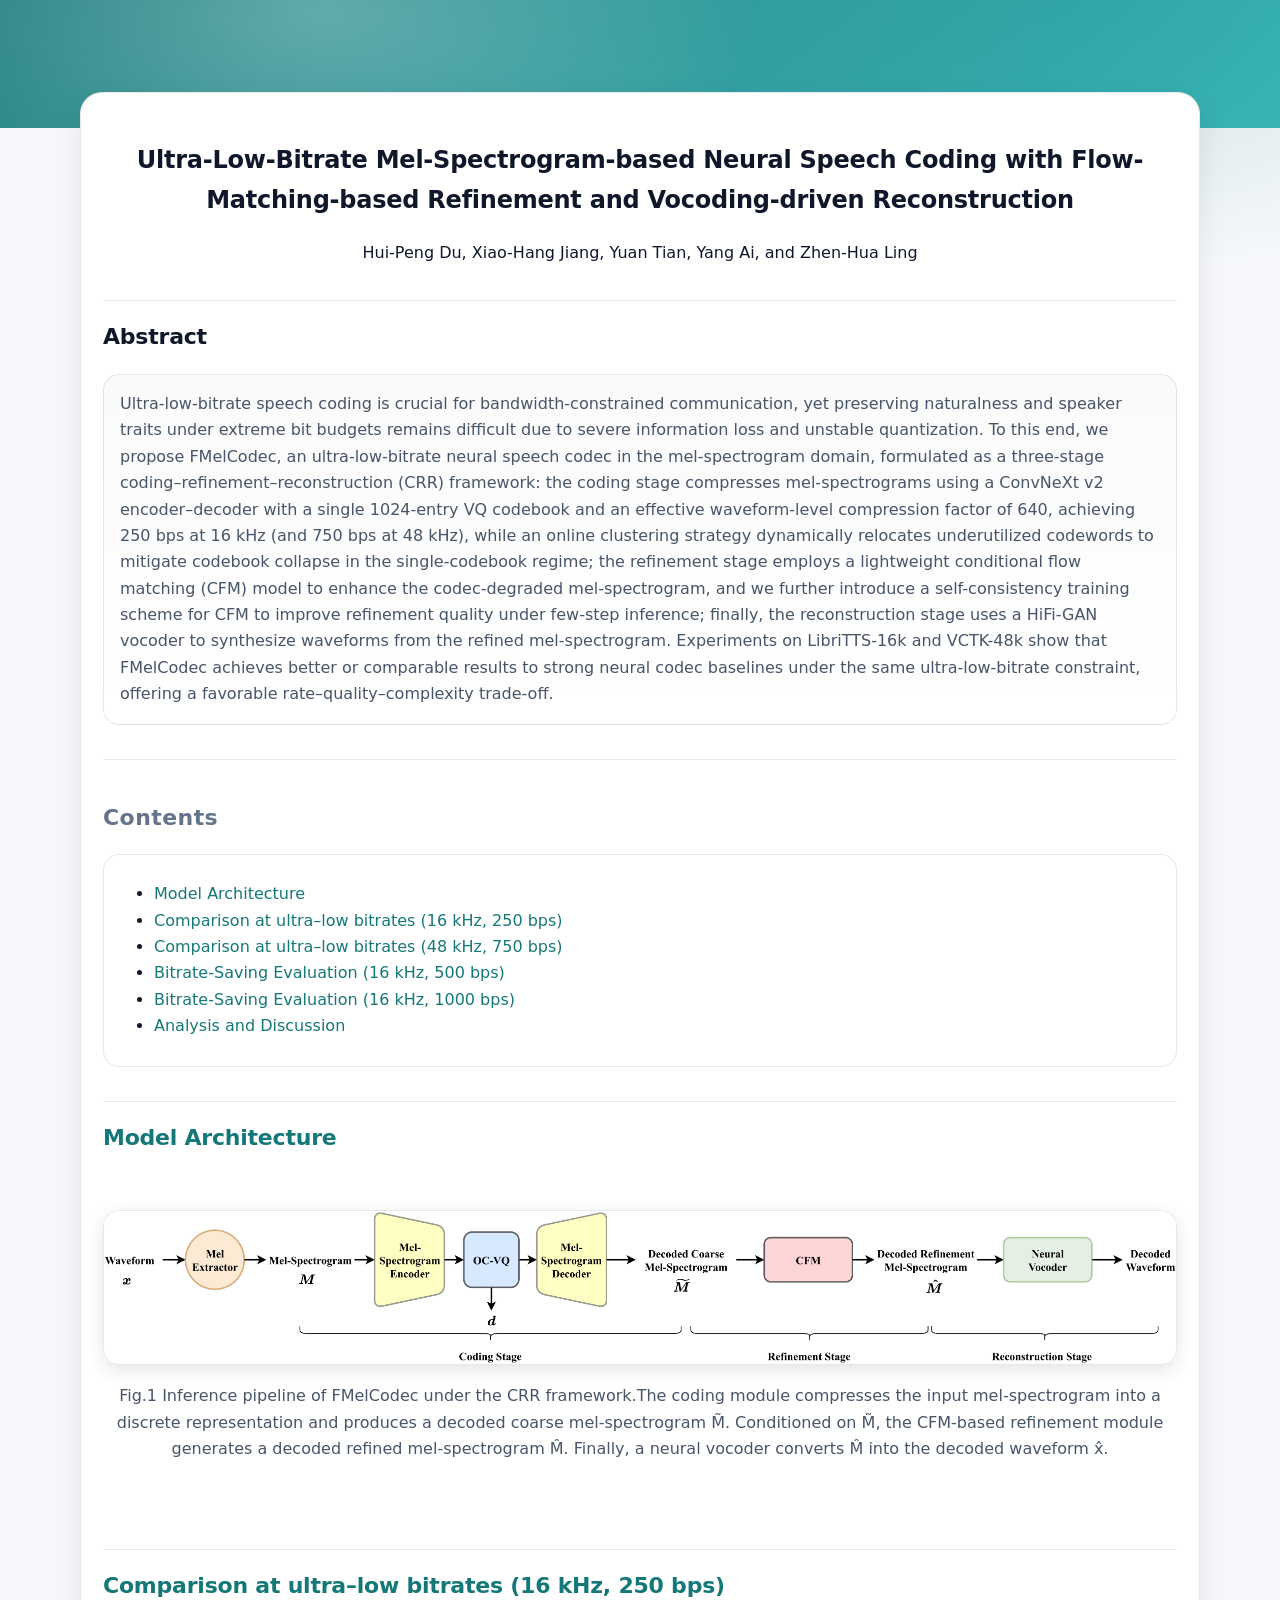
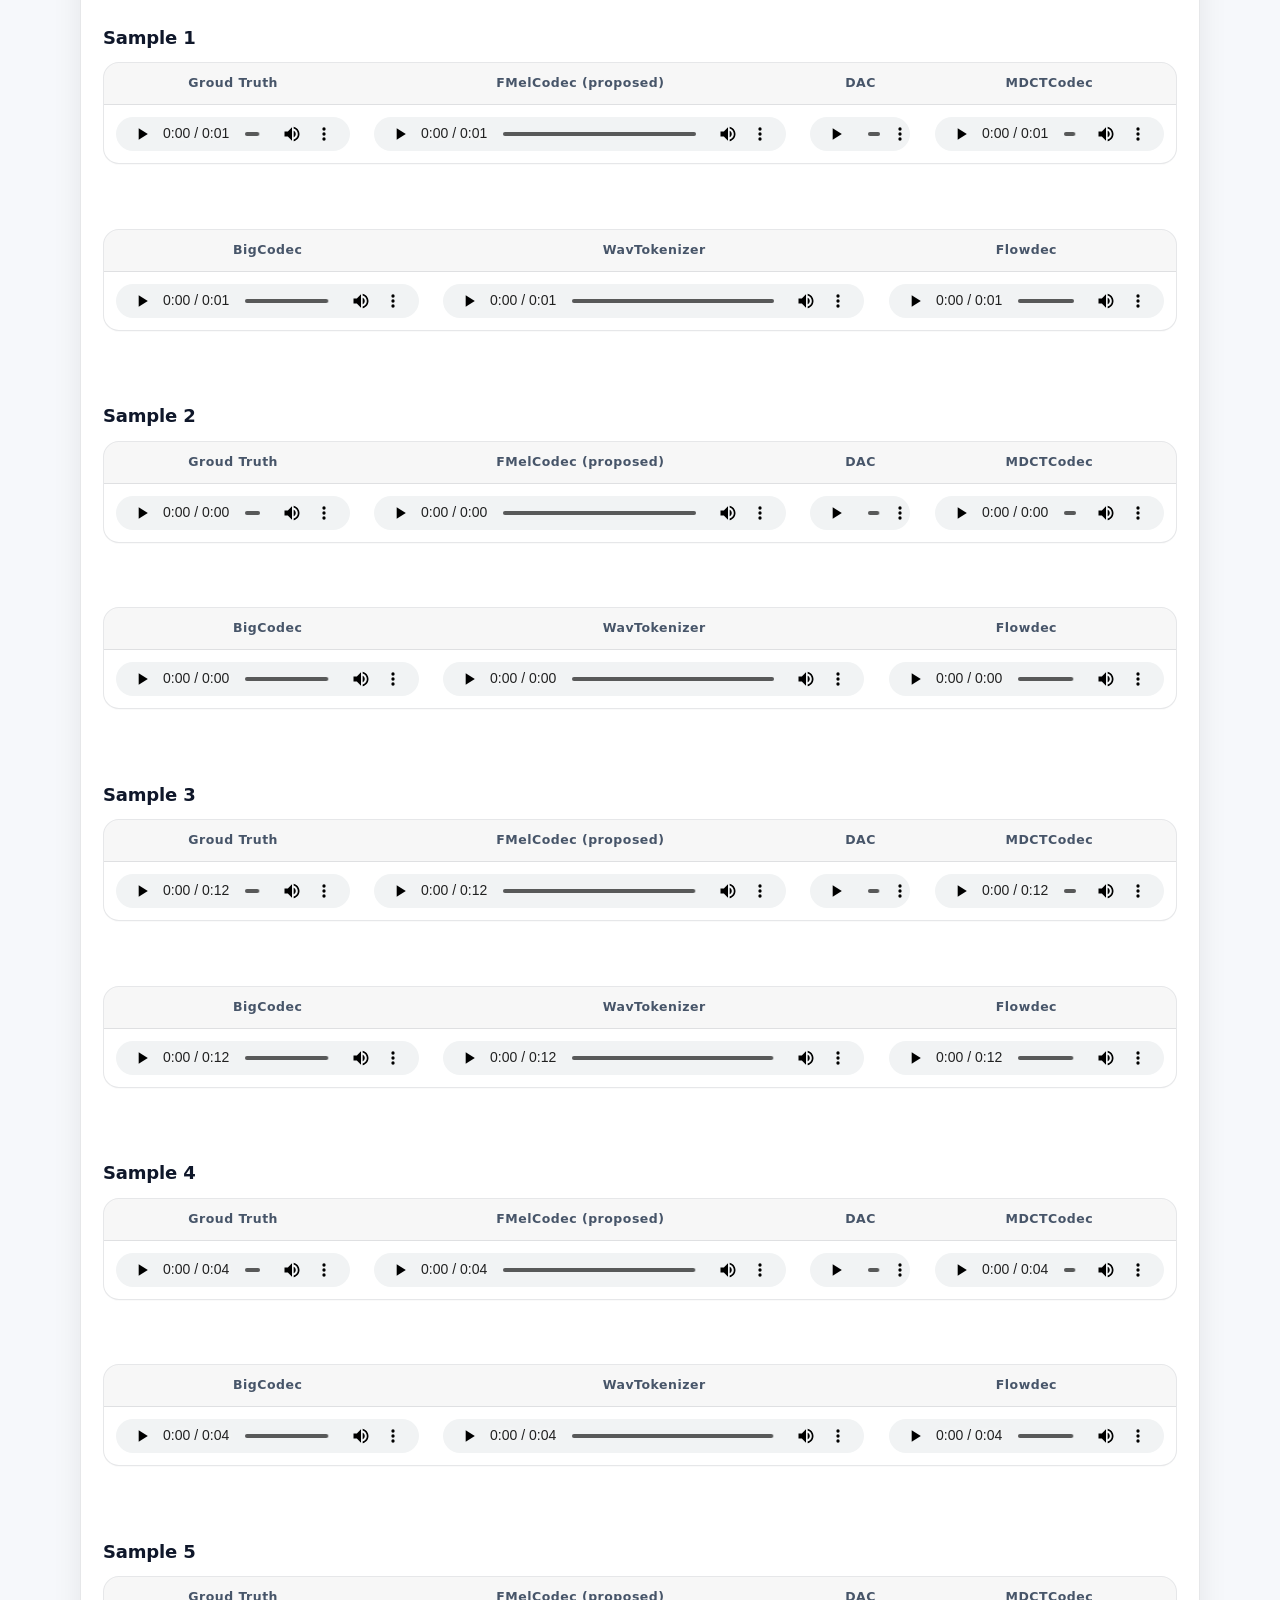
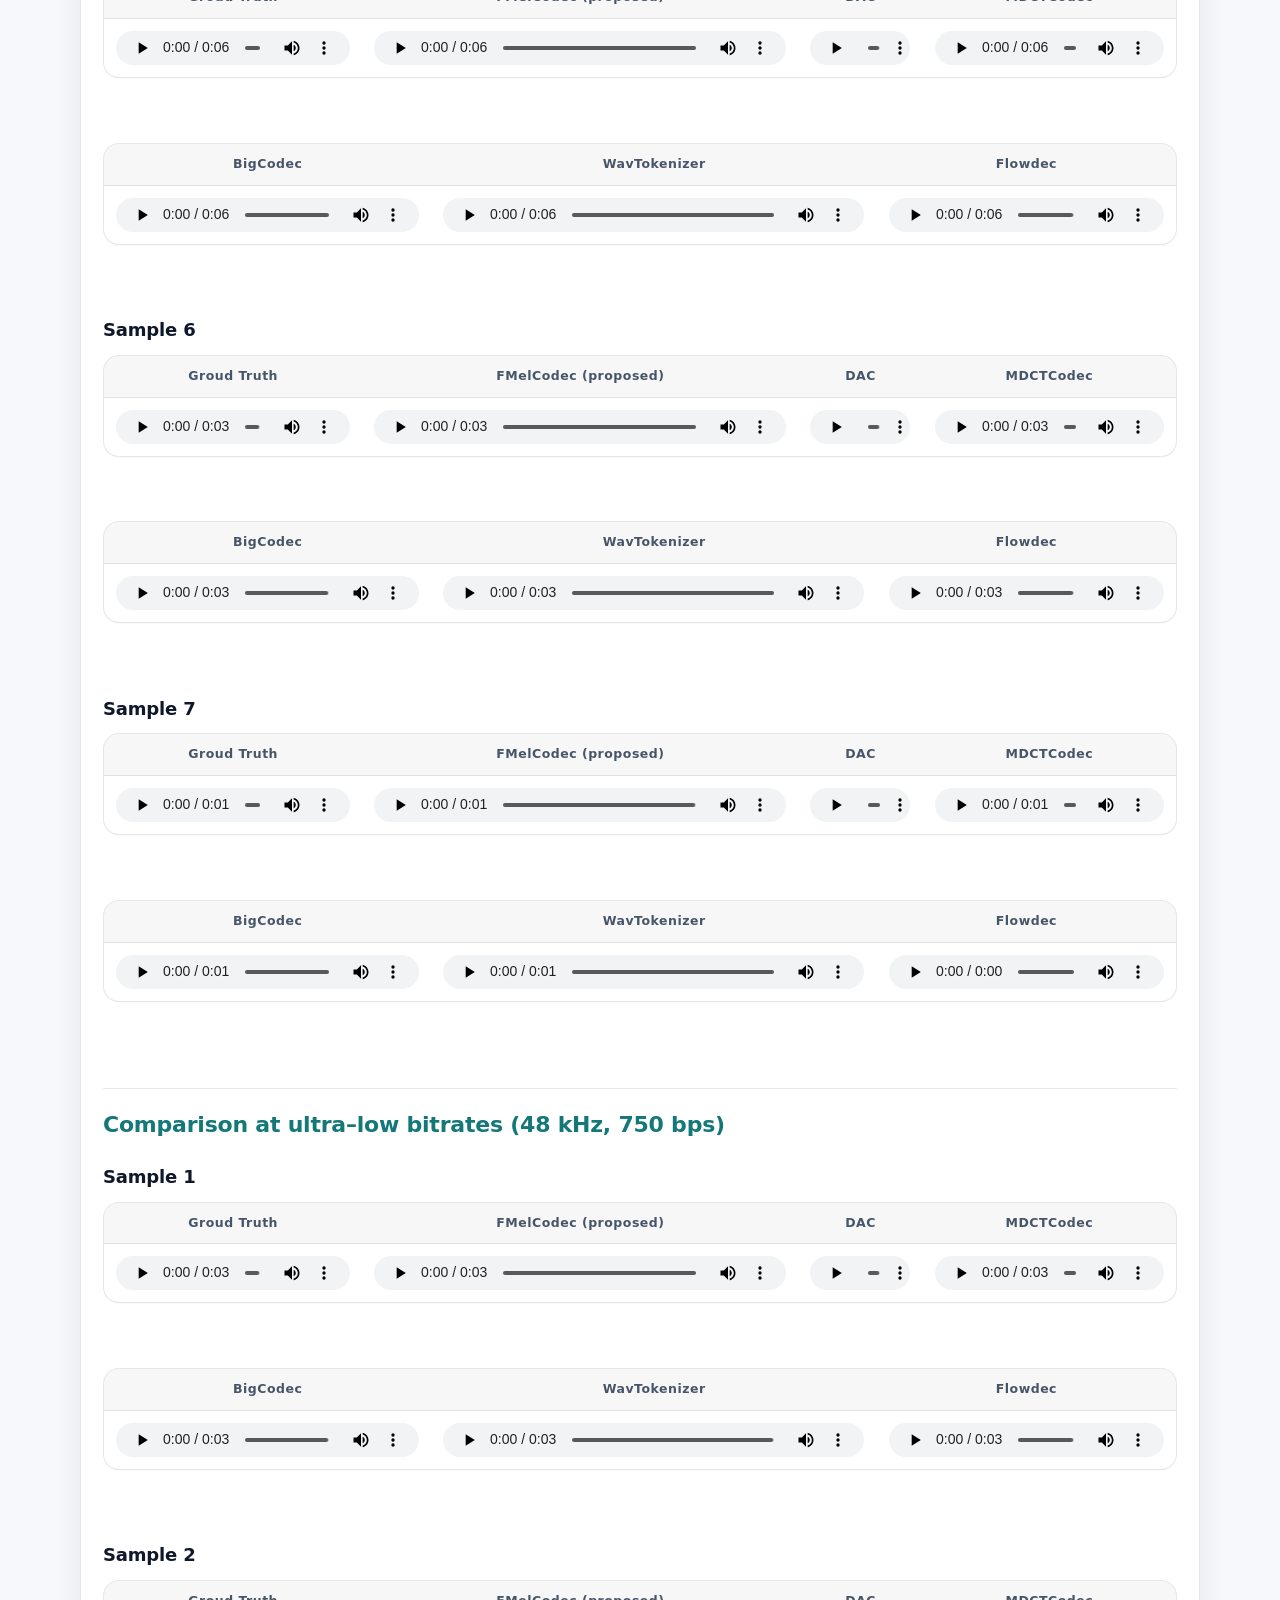
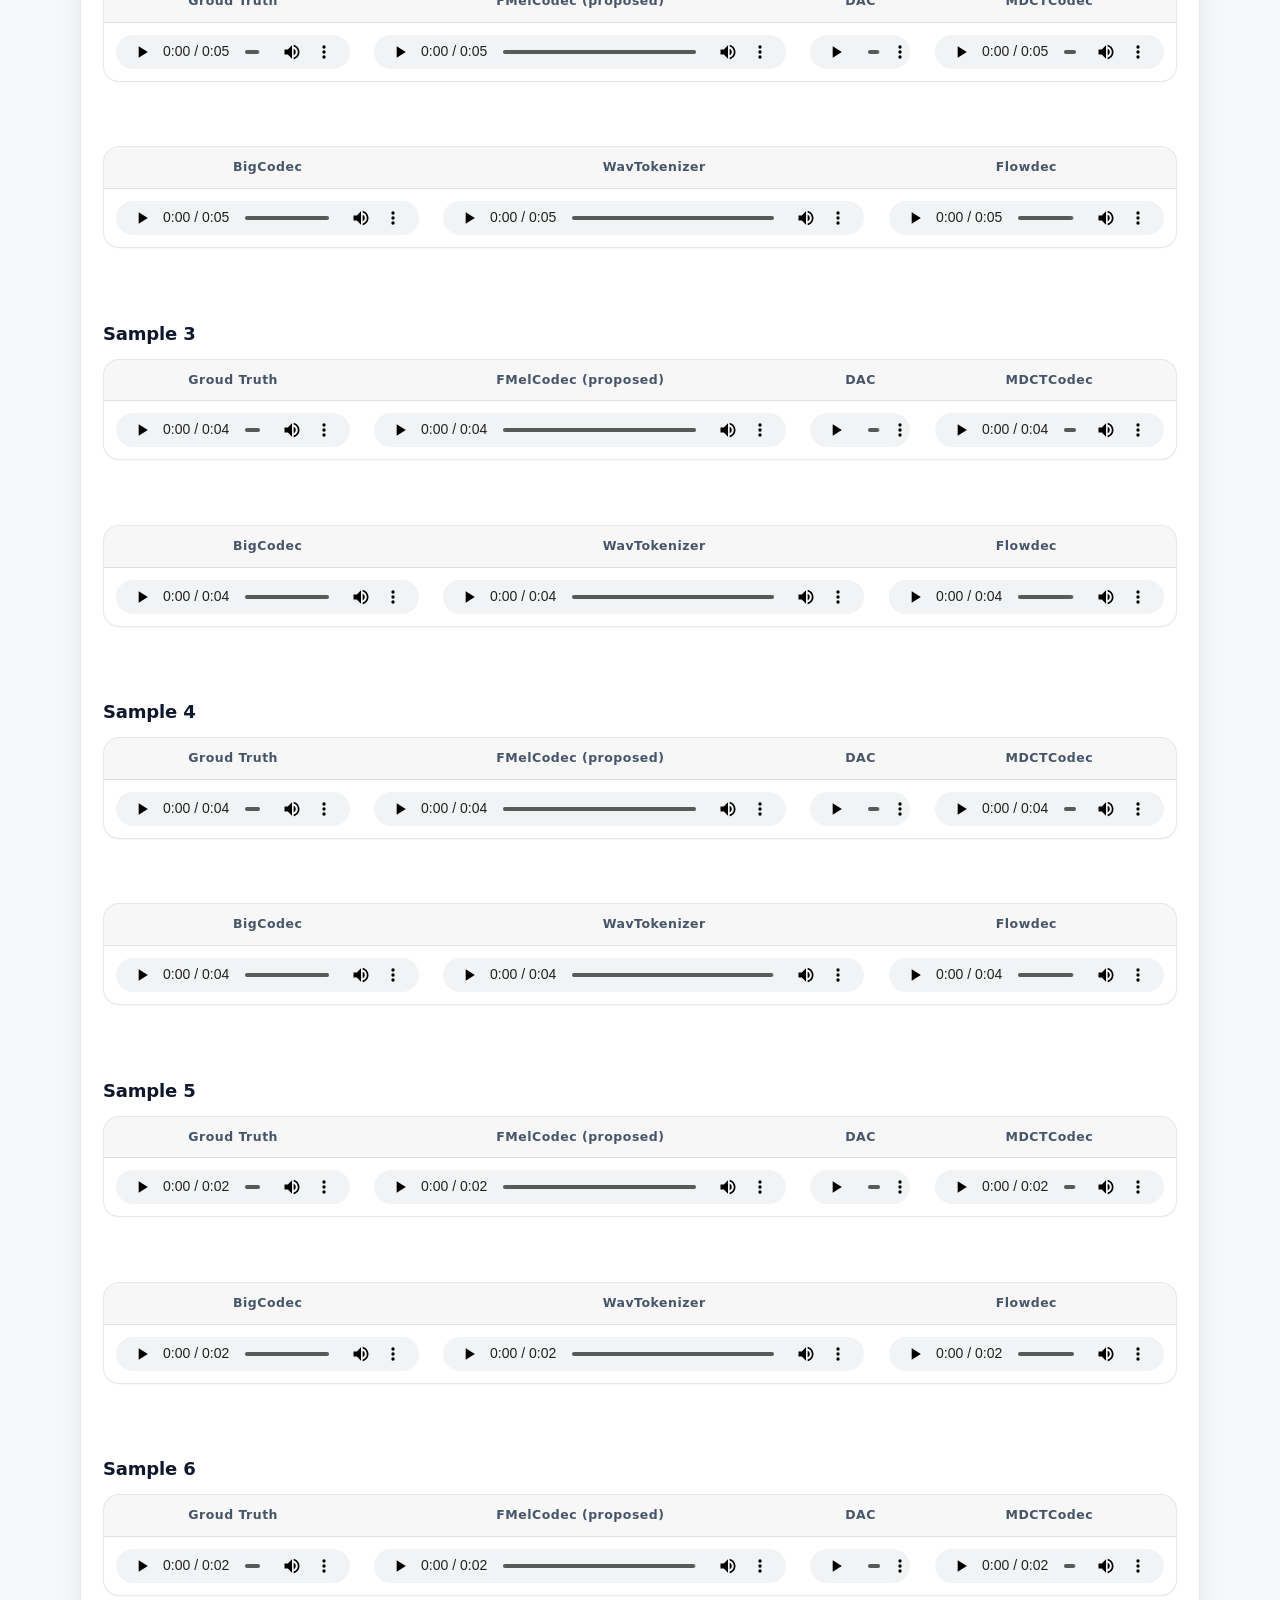
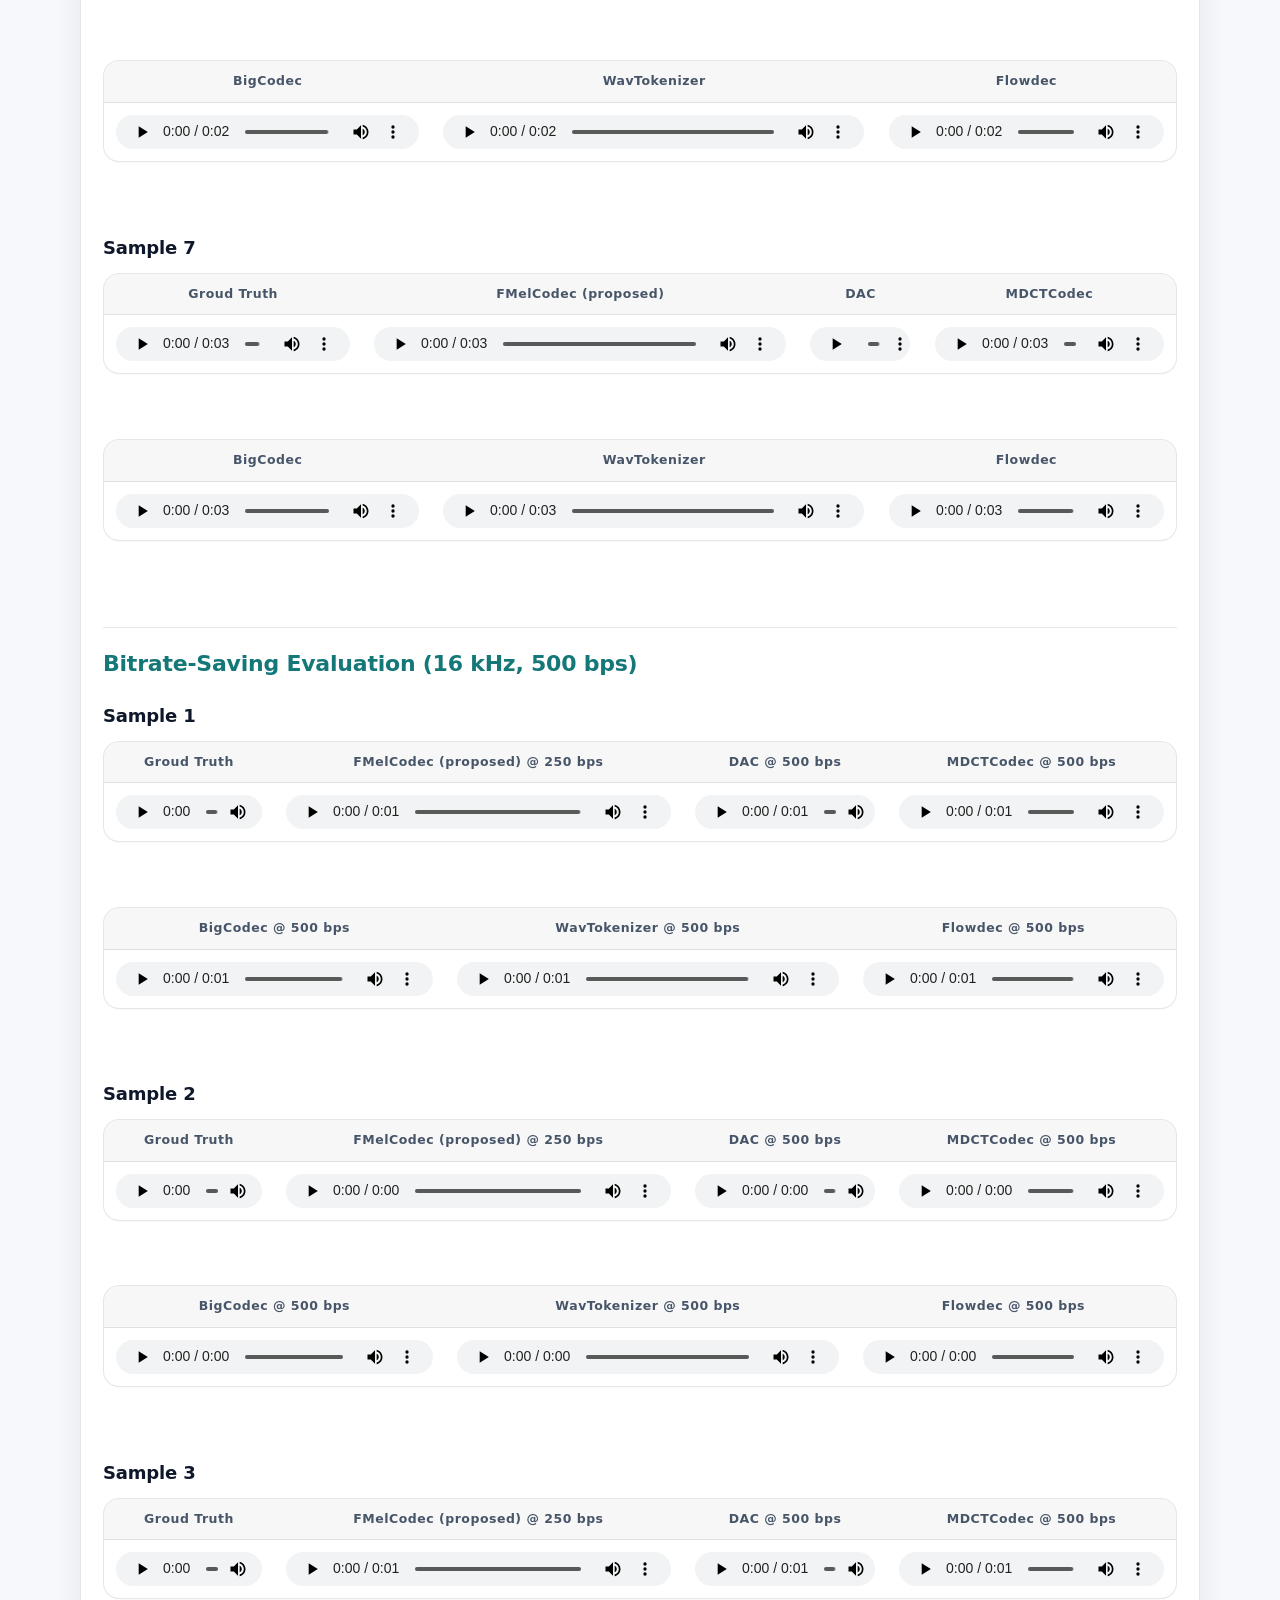
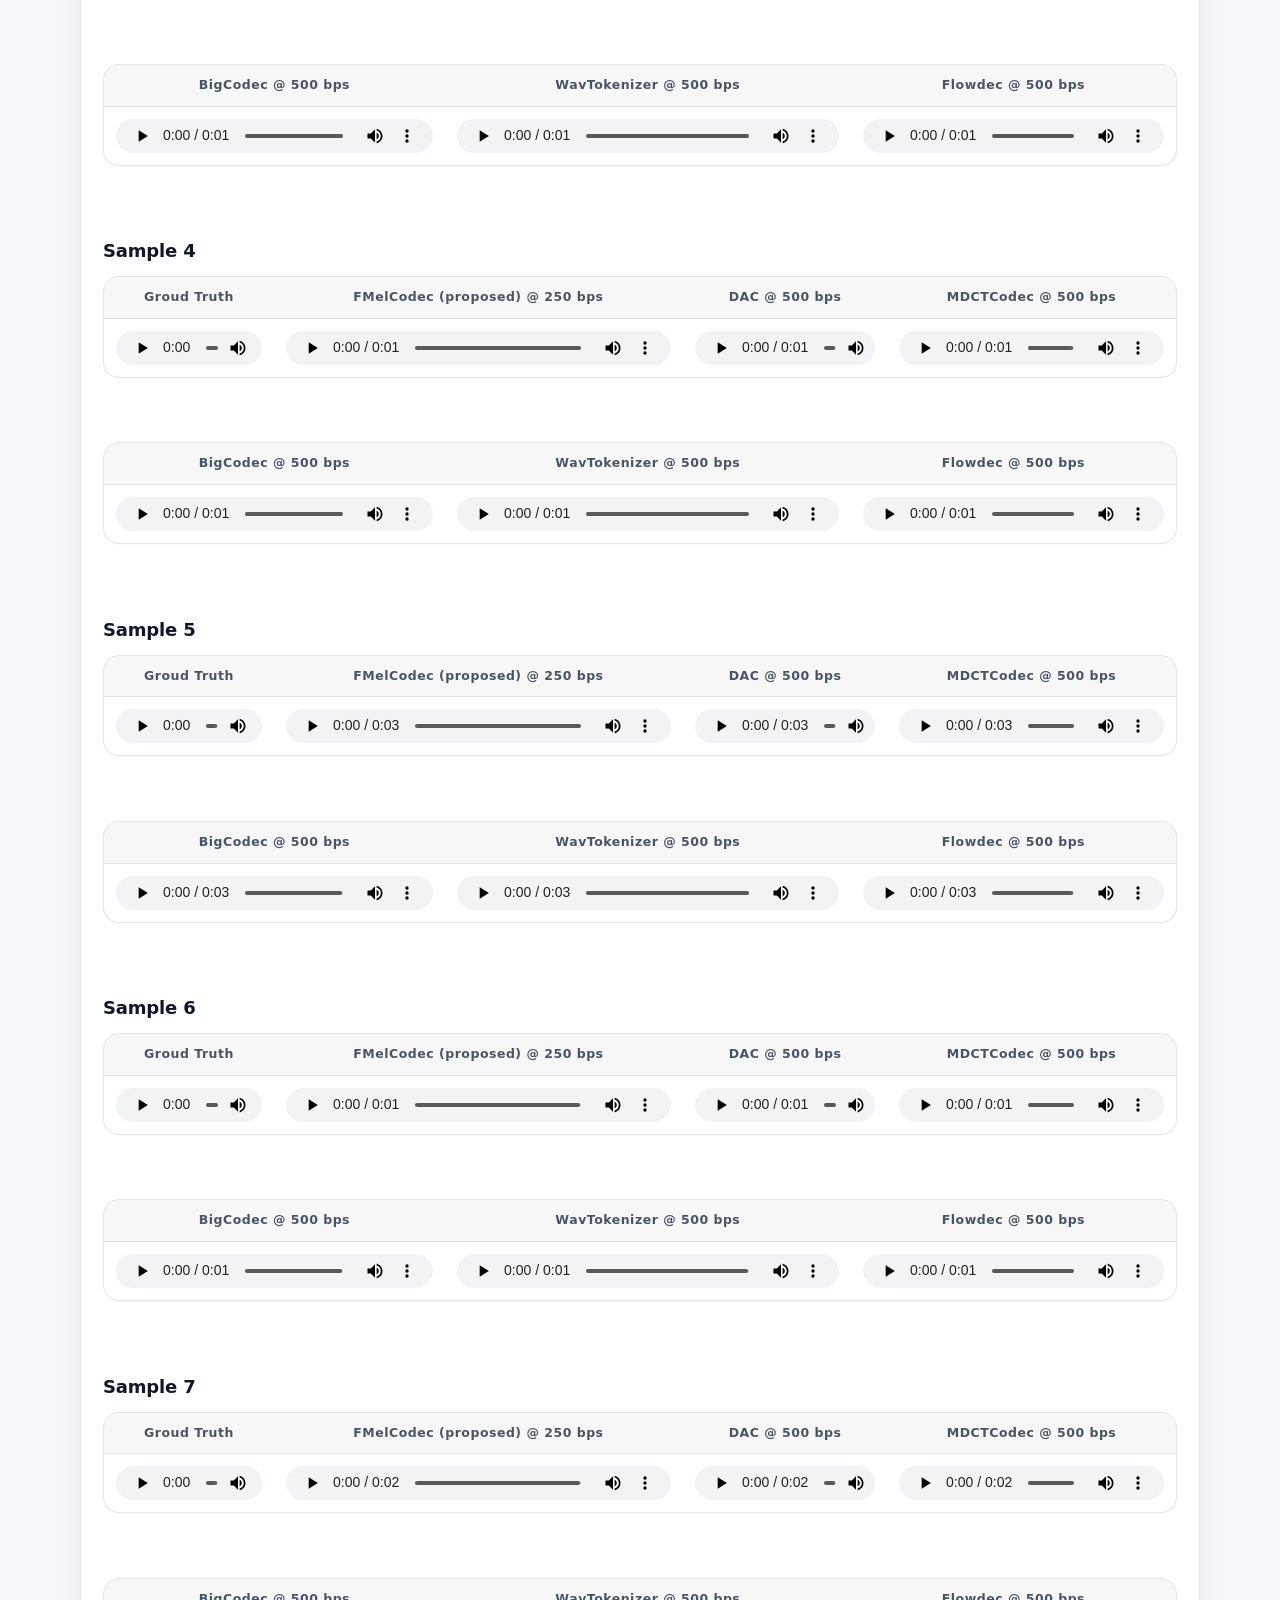
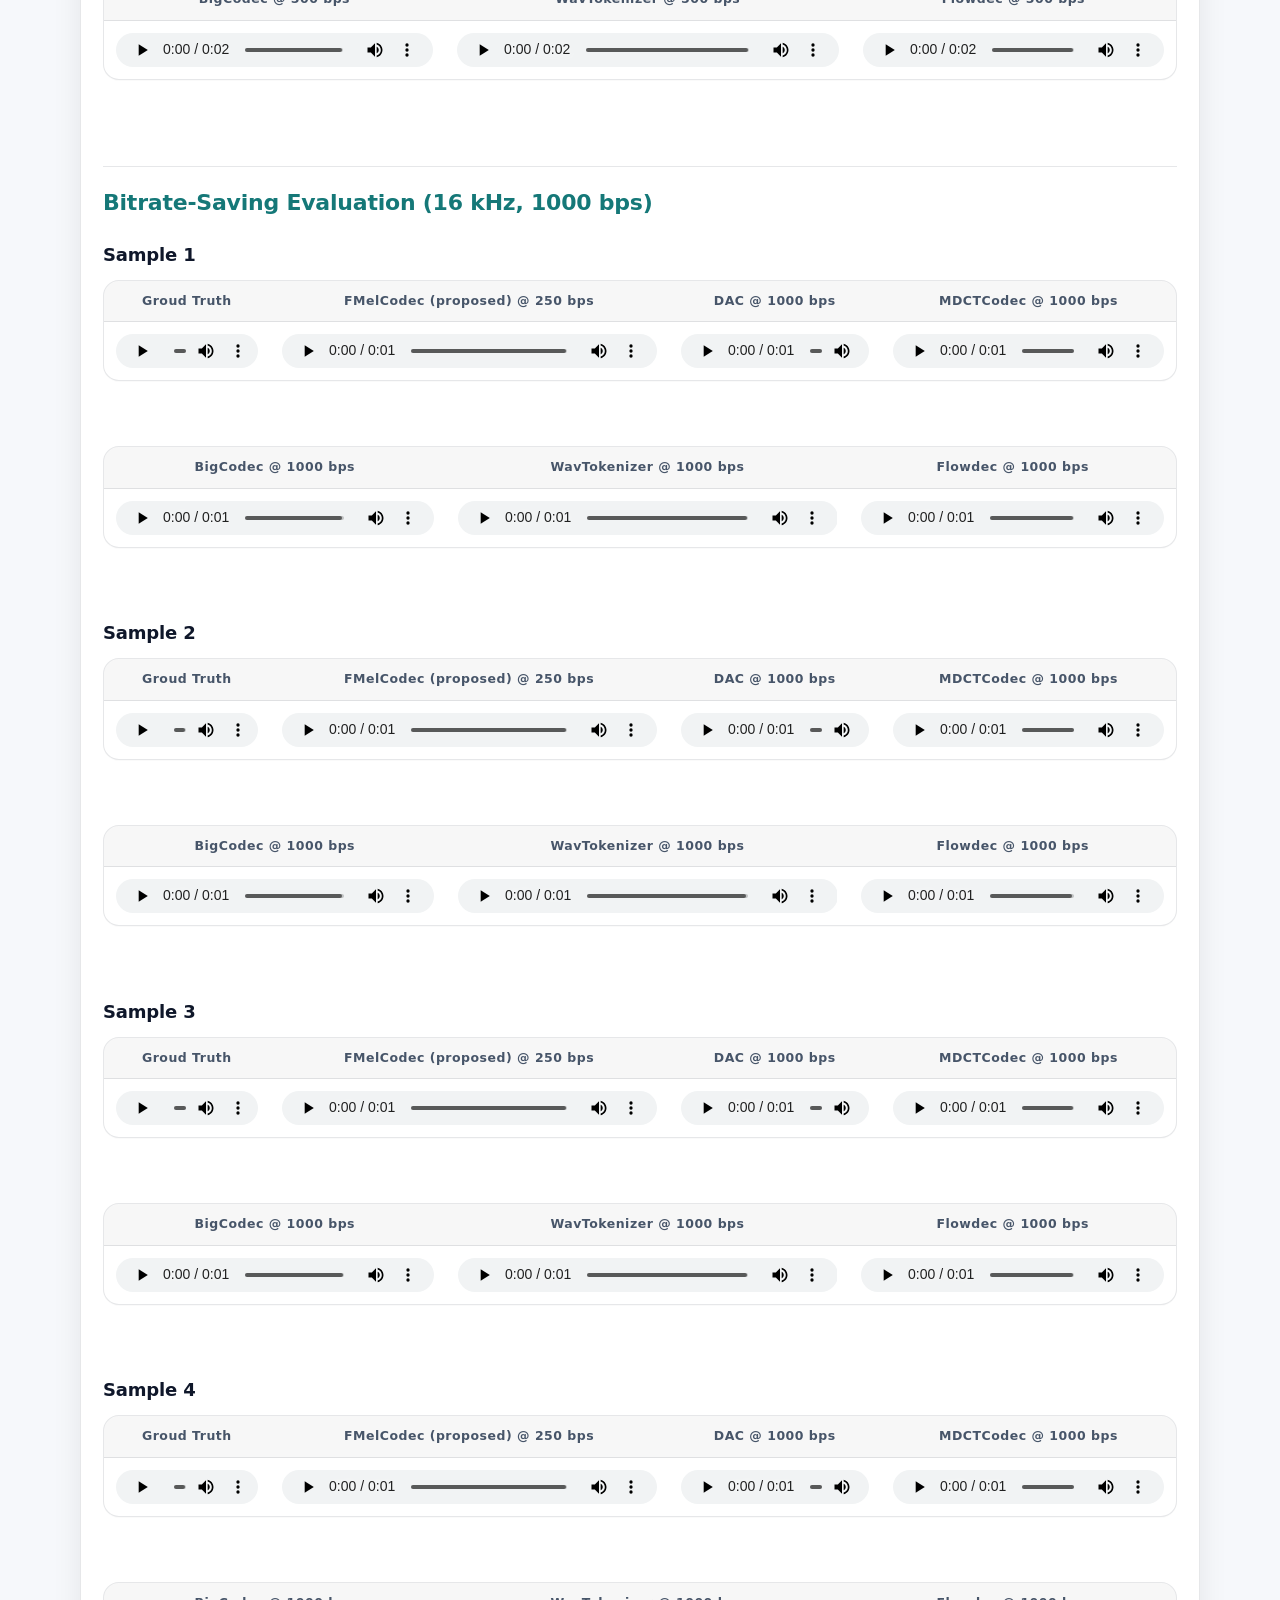
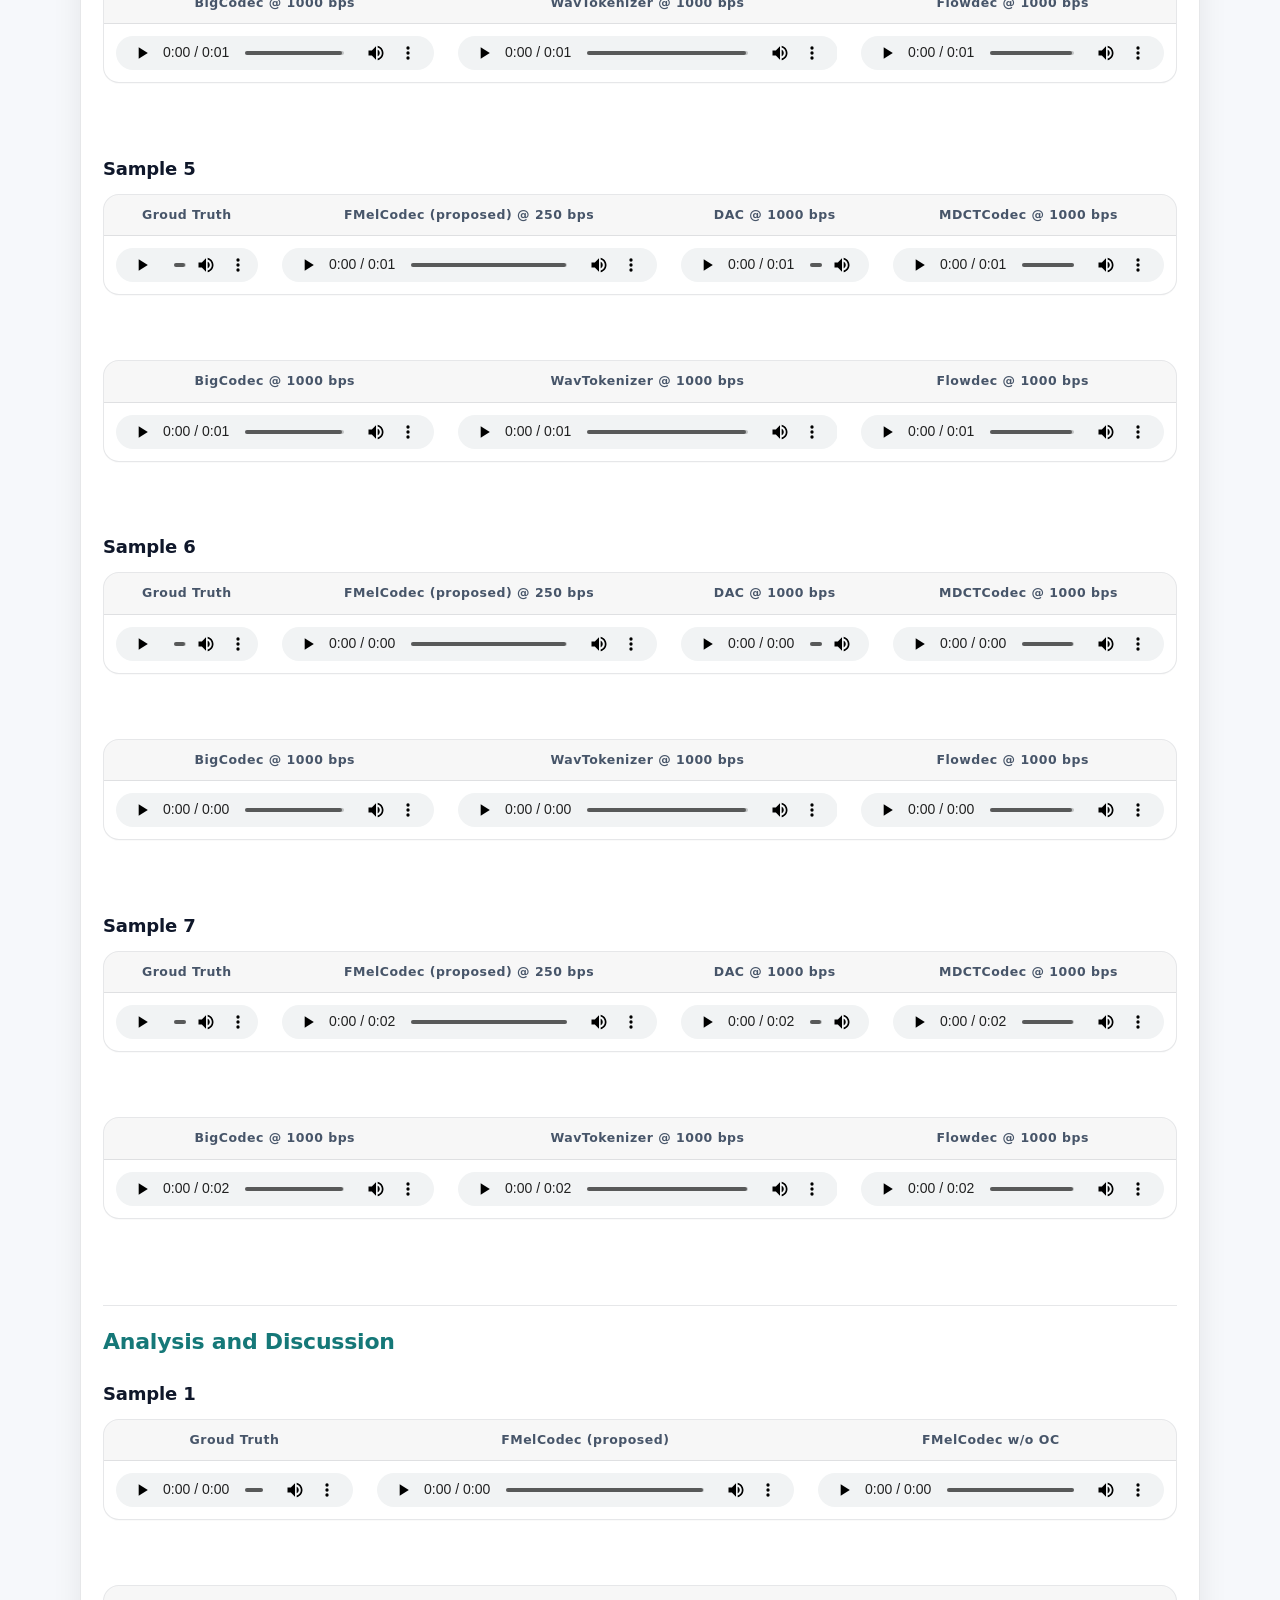
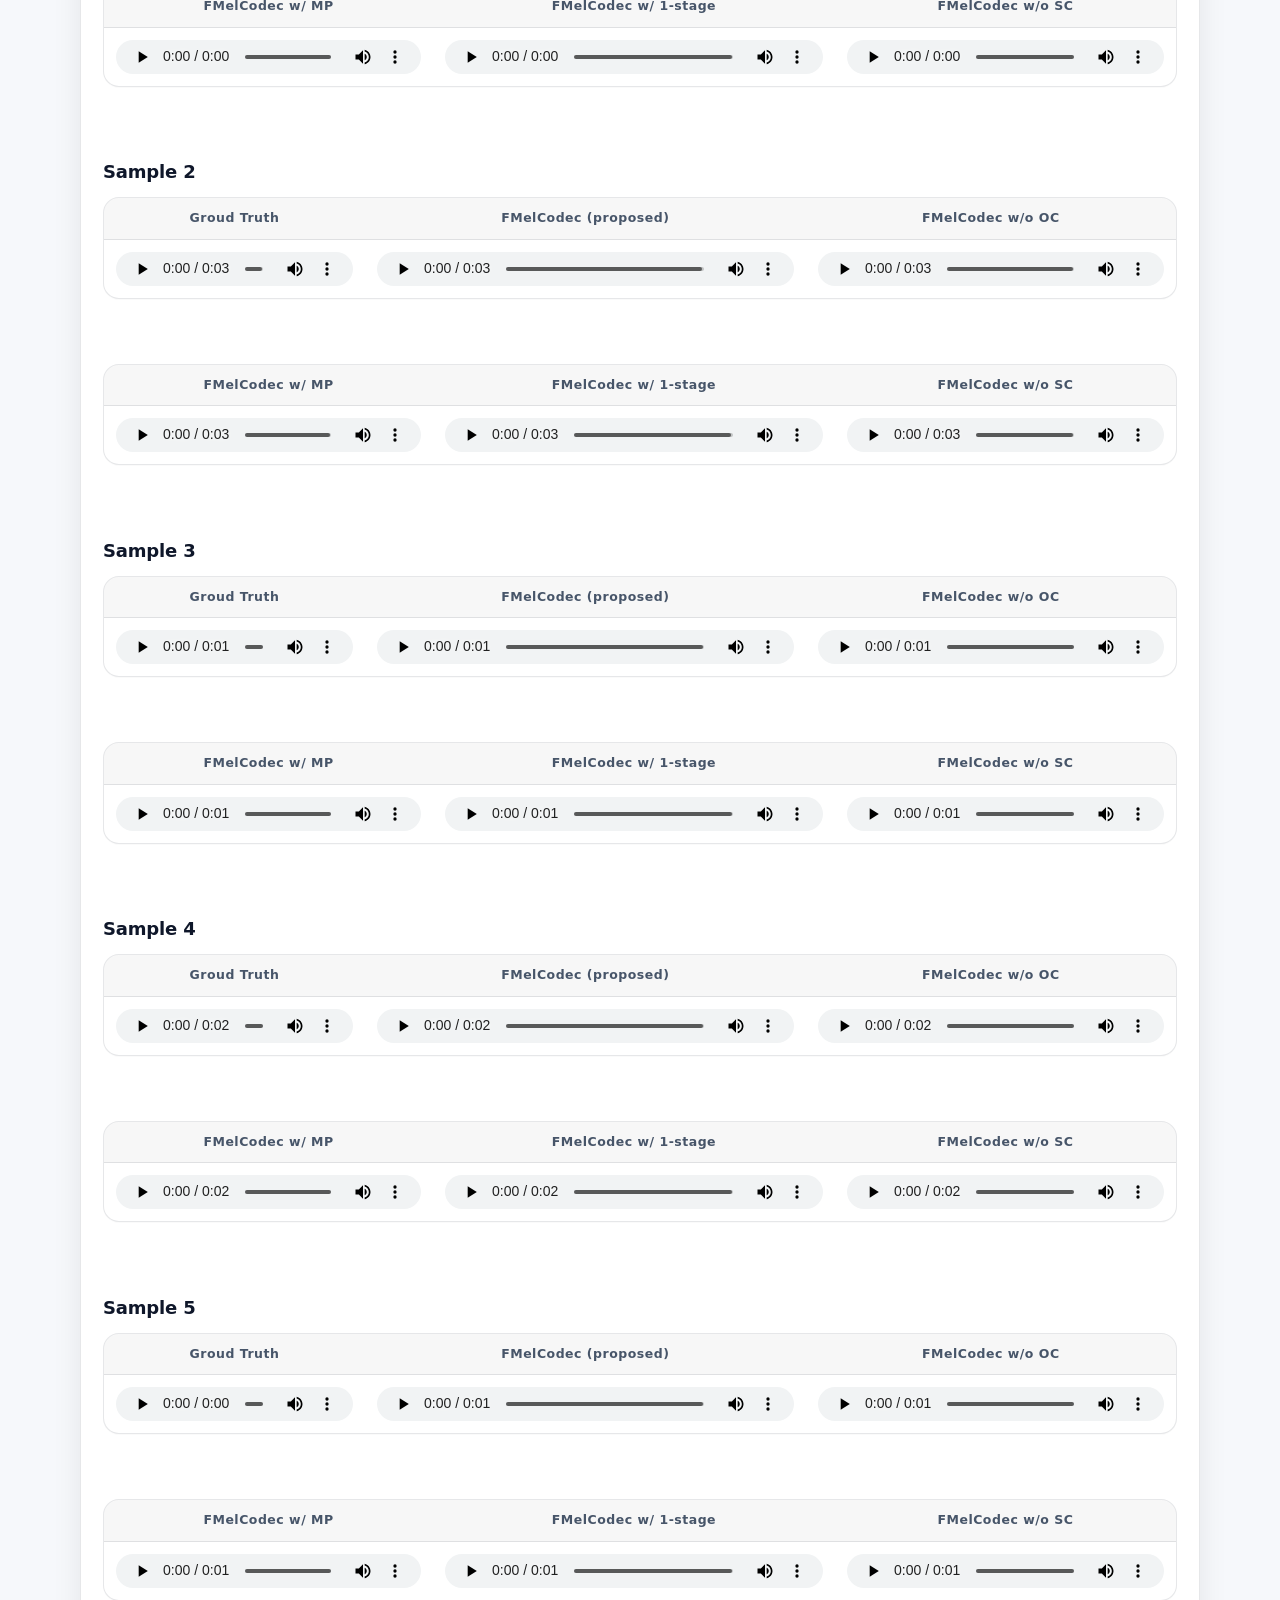
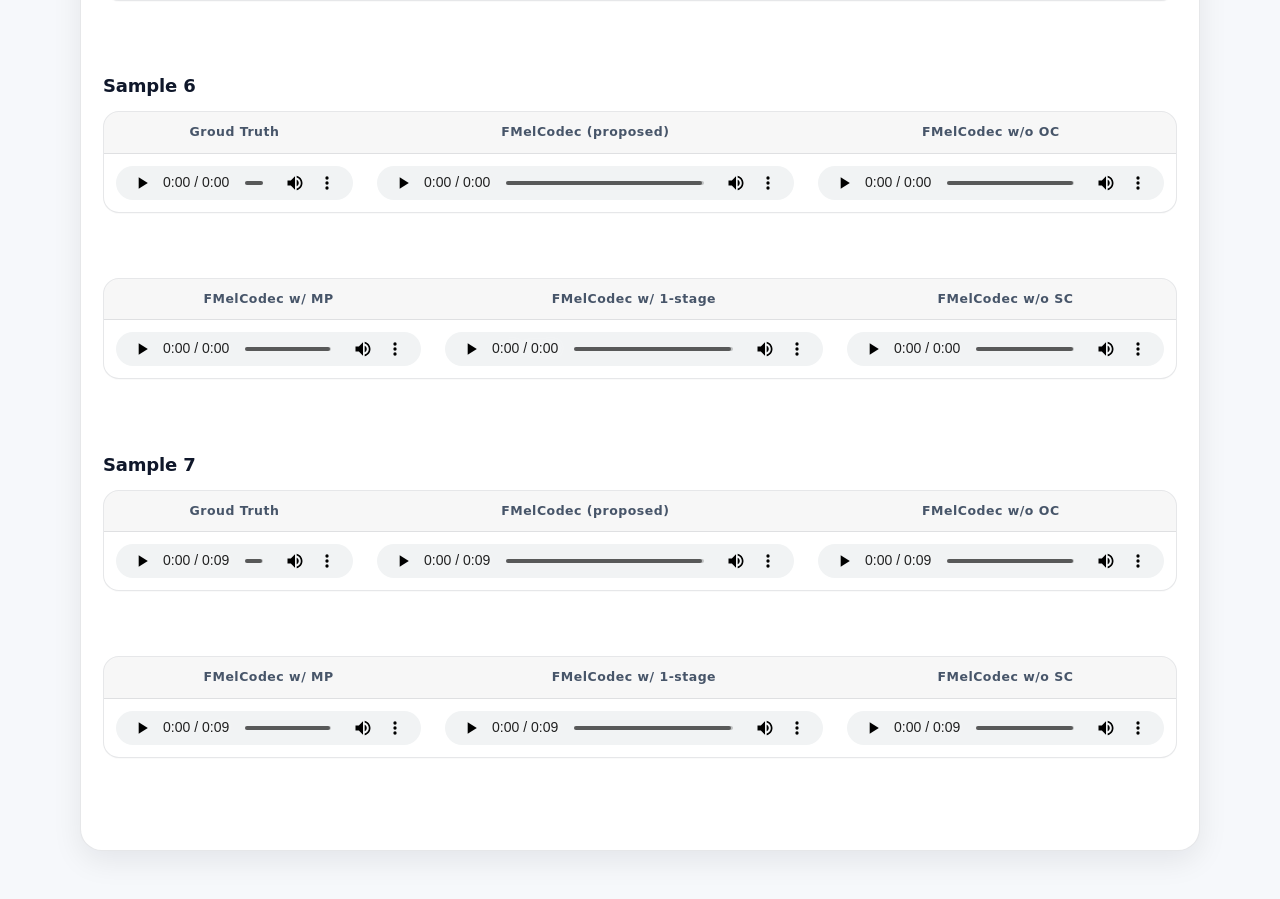
==== index.html @ fb08ad9b "Update index.html" ====
<!DOCTYPE html>
<html lang="en-US"><head><meta http-equiv="Content-Type" content="text/html; charset=UTF-8">
   

<!-- Begin Jekyll SEO tag v2.7.1 -->
<title>FMelCodec</title>
<meta name="generator" content="Jekyll v3.9.0">
<meta property="og:title" content="FreeGAN">
<meta property="og:locale" content="en_US">
<link rel="canonical" href="https://mkd-mkd.github.io/icassp2024/">
<meta property="og:url" content="https://mkd-mkd.github.io/icassp2024/">
<meta name="twitter:card" content="summary">
<!-- End Jekyll SEO tag -->

    <meta name="viewport" content="width=device-width, initial-scale=1">
    <meta name="theme-color" content="#157878">
    <link rel="stylesheet" href="./style.css">
  </head>
  <body data-new-gr-c-s-check-loaded="14.1023.0" data-gr-ext-installed="">
    <section class="page-header">
    <!-- <h1 class="project-name"></h1>
    <h2 class="project-tagline"></h2> -->
      
      
    </section>

    <section class="main-content">
      <h1 id=""><center>Ultra-Low-Bitrate Mel-Spectrogram-based Neural Speech Coding with Flow-Matching-based Refinement and Vocoding-driven Reconstruction </center></h1>
      <!-- <h1 id=""><center> Evaluation </center></h1> -->
      
<center>Hui-Peng Du, Xiao-Hang Jiang, Yuan Tian, Yang Ai, and Zhen-Hua Ling </center>
<!--<center> Hui-peng Du, Ye-Xin Lu, Yang Ai, Zhen-hua Ling</center>
<br>
<center> National Engineering Research Center of Speech and Language Information Processing,</center>
<center> University of Science and Technology of China, Hefei, P.R.China</center>-->


<h2 id="abstract">Abstract</h2>
<p>Ultra-low-bitrate speech coding is crucial for bandwidth-constrained communication, 
  yet preserving naturalness and speaker traits under extreme bit budgets remains difficult due to severe information loss and unstable quantization. To this end, 
  we propose FMelCodec, an ultra-low-bitrate neural speech codec in the mel-spectrogram domain, formulated as a three-stage coding–refinement–reconstruction (CRR) framework: 
  the coding stage compresses mel-spectrograms using a ConvNeXt v2 encoder–decoder with a single 1024-entry VQ codebook and an effective waveform-level compression factor of 640, 
  achieving 250 bps at 16 kHz (and 750 bps at 48 kHz), while an online clustering strategy dynamically relocates underutilized codewords to mitigate codebook collapse in the single-codebook regime; 
  the refinement stage employs a lightweight conditional flow matching (CFM) model to enhance the codec-degraded mel-spectrogram, 
  and we further introduce a self-consistency training scheme for CFM to improve refinement quality under few-step inference; finally, 
  the reconstruction stage uses a HiFi-GAN vocoder to synthesize waveforms from the refined mel-spectrogram. 
  Experiments on LibriTTS-16k and VCTK-48k show that FMelCodec achieves better or comparable results to strong neural codec baselines under the same ultra-low-bitrate constraint, 
  offering a favorable rate–quality–complexity trade-off. </p>

<h2><p class="toc_title">Contents</p></h2>
<div id="toc_container">
<ul>
  <li><a href="#1">Model Architecture</a></li>
  <li><a href="#2">Comparison at ultra–low bitrates (16 kHz, 250 bps)</a></li>
  <li><a href="#3">Comparison at ultra–low bitrates (48 kHz, 750 bps)</a></li>
  <li><a href="#4">Bitrate-Saving Evaluation (16 kHz, 500 bps)</a></li>
  <li><a href="#4">Bitrate-Saving Evaluation (16 kHz, 1000 bps)</a></li>
  <li><a href="#5">Analysis and Discussion</a></li>
</ul>
</div>

<a name="1"><h2>Model Architecture</h2></a>
<div>
  <br />
  <p style="text-align: center">
    <img src="./wavs/figfm.png" width="1500" height="250"/>
  </p>
  <p>
  <figcaption style="text-align:center;">
    </font>
    <font size=3>
      Fig.1 Inference pipeline of FMelCodec under the CRR framework.The coding module compresses the input mel-spectrogram into a discrete representation and produces a 
      decoded coarse mel-spectrogram M̃. Conditioned on M̃, the CFM-based refinement module generates a decoded refined mel-spectrogram M̂. Finally, a neural vocoder converts M̂ into the decoded waveform x̂.
    </font>
  </figcaption><br><br>
  </p>
</div>



<a name="2"><h2>Comparison at ultra–low bitrates (16 kHz, 250 bps)</h2></a>

<p>
</p>
<h3>Sample 1</h3>
<table>
  <thead>
    <tr>
      <th style="text-align: center"><strong>Groud Truth</strong></th>
      <th style="text-align: center"><strong>FMelCodec (proposed)</strong></th>
      <th style="text-align: center"><strong>DAC</strong></th>
      <th style="text-align: center"><strong>MDCTCodec</strong></th>
    </tr>
  </thead>
  <tbody>
    <tr>
      <td style="text-align: left"><audio src="./wavs/250/A/A_01.wav" controls="" preload=""></audio></td>
      <td style="text-align: left"><audio src="./wavs/250/B/B_01.wav" controls="" preload=""></audio></td>
      <td style="text-align: left"><audio src="./wavs/250/C/C_01.wav" controls="" preload=""></audio></td>
      <td style="text-align: left"><audio src="./wavs/250/D/D_01.wav" controls="" preload=""></audio></td>
  </tbody>
</table>
<br>
<br>
<table>
  <thead>
    <tr>
      <th style="text-align: center"><strong>BigCodec</strong></th>
      <th style="text-align: center"><strong>WavTokenizer</strong></th>
      <th style="text-align: center"><strong>Flowdec</strong></th>
    </tr>
  </thead>
  <tbody>
    <tr>
      <td style="text-align: left"><audio src="./wavs/250/E/E_01.wav" controls="" preload=""></audio></td>
      <td style="text-align: left"><audio src="./wavs/250/F/F_01.wav" controls="" preload=""></audio></td>
      <td style="text-align: left"><audio src="./wavs/250/G/G_01.wav" controls="" preload=""></audio></td>
  </tbody>
</table>
<br>
<br>
<h3>Sample 2</h3>
<table>
  <thead>
    <tr>
      <th style="text-align: center"><strong>Groud Truth</strong></th>
      <th style="text-align: center"><strong>FMelCodec (proposed)</strong></th>
      <th style="text-align: center"><strong>DAC</strong></th>
      <th style="text-align: center"><strong>MDCTCodec</strong></th>
    </tr>
  </thead>
  <tbody>
    <tr>
      <td style="text-align: left"><audio src="./wavs/250/A/A_02.wav" controls="" preload=""></audio></td>
      <td style="text-align: left"><audio src="./wavs/250/B/B_02.wav" controls="" preload=""></audio></td>
      <td style="text-align: left"><audio src="./wavs/250/C/C_02.wav" controls="" preload=""></audio></td>
      <td style="text-align: left"><audio src="./wavs/250/D/D_02.wav" controls="" preload=""></audio></td>
  </tbody>
</table>
<br>
<br>
<table>
  <thead>
    <tr>
      <th style="text-align: center"><strong>BigCodec</strong></th>
      <th style="text-align: center"><strong>WavTokenizer</strong></th>
      <th style="text-align: center"><strong>Flowdec</strong></th>
    </tr>
  </thead>
  <tbody>
    <tr>
      <td style="text-align: left"><audio src="./wavs/250/E/E_02.wav" controls="" preload=""></audio></td>
      <td style="text-align: left"><audio src="./wavs/250/F/F_02.wav" controls="" preload=""></audio></td>
      <td style="text-align: left"><audio src="./wavs/250/G/G_02.wav" controls="" preload=""></audio></td>
  </tbody>
</table>
<br>
<br>
<h3>Sample 3</h3>
<table>
  <thead>
    <tr>
      <th style="text-align: center"><strong>Groud Truth</strong></th>
      <th style="text-align: center"><strong>FMelCodec (proposed)</strong></th>
      <th style="text-align: center"><strong>DAC</strong></th>
      <th style="text-align: center"><strong>MDCTCodec</strong></th>
    </tr>
  </thead>
  <tbody>
    <tr>
      <td style="text-align: left"><audio src="./wavs/250/A/A_03.wav" controls="" preload=""></audio></td>
      <td style="text-align: left"><audio src="./wavs/250/B/B_03.wav" controls="" preload=""></audio></td>
      <td style="text-align: left"><audio src="./wavs/250/C/C_03.wav" controls="" preload=""></audio></td>
      <td style="text-align: left"><audio src="./wavs/250/D/D_03.wav" controls="" preload=""></audio></td>
  </tbody>
</table>
<br>
<br>
<table>
  <thead>
    <tr>
      <th style="text-align: center"><strong>BigCodec</strong></th>
      <th style="text-align: center"><strong>WavTokenizer</strong></th>
      <th style="text-align: center"><strong>Flowdec</strong></th>
    </tr>
  </thead>
  <tbody>
    <tr>
      <td style="text-align: left"><audio src="./wavs/250/E/E_03.wav" controls="" preload=""></audio></td>
      <td style="text-align: left"><audio src="./wavs/250/F/F_03.wav" controls="" preload=""></audio></td>
      <td style="text-align: left"><audio src="./wavs/250/G/G_03.wav" controls="" preload=""></audio></td>
  </tbody>
</table>
<br>
<br>
<h3>Sample 4</h3>
<table>
  <thead>
    <tr>
      <th style="text-align: center"><strong>Groud Truth</strong></th>
      <th style="text-align: center"><strong>FMelCodec (proposed)</strong></th>
      <th style="text-align: center"><strong>DAC</strong></th>
      <th style="text-align: center"><strong>MDCTCodec</strong></th>
    </tr>
  </thead>
  <tbody>
    <tr>
      <td style="text-align: left"><audio src="./wavs/250/A/A_04.wav" controls="" preload=""></audio></td>
      <td style="text-align: left"><audio src="./wavs/250/B/B_04.wav" controls="" preload=""></audio></td>
      <td style="text-align: left"><audio src="./wavs/250/C/C_04.wav" controls="" preload=""></audio></td>
      <td style="text-align: left"><audio src="./wavs/250/D/D_04.wav" controls="" preload=""></audio></td>
  </tbody>
</table>
<br>
<br>
<table>
  <thead>
    <tr>
      <th style="text-align: center"><strong>BigCodec</strong></th>
      <th style="text-align: center"><strong>WavTokenizer</strong></th>
      <th style="text-align: center"><strong>Flowdec</strong></th>
    </tr>
  </thead>
  <tbody>
    <tr>
      <td style="text-align: left"><audio src="./wavs/250/E/E_04.wav" controls="" preload=""></audio></td>
      <td style="text-align: left"><audio src="./wavs/250/F/F_04.wav" controls="" preload=""></audio></td>
      <td style="text-align: left"><audio src="./wavs/250/G/G_04.wav" controls="" preload=""></audio></td>
  </tbody>
</table>
<br>
<br>
<h3>Sample 5</h3>
<table>
  <thead>
    <tr>
      <th style="text-align: center"><strong>Groud Truth</strong></th>
      <th style="text-align: center"><strong>FMelCodec (proposed)</strong></th>
      <th style="text-align: center"><strong>DAC</strong></th>
      <th style="text-align: center"><strong>MDCTCodec</strong></th>
    </tr>
  </thead>
  <tbody>
    <tr>
      <td style="text-align: left"><audio src="./wavs/250/A/A_05.wav" controls="" preload=""></audio></td>
      <td style="text-align: left"><audio src="./wavs/250/B/B_05.wav" controls="" preload=""></audio></td>
      <td style="text-align: left"><audio src="./wavs/250/C/C_05.wav" controls="" preload=""></audio></td>
      <td style="text-align: left"><audio src="./wavs/250/D/D_05.wav" controls="" preload=""></audio></td>
  </tbody>
</table>
<br>
<br>
<table>
  <thead>
    <tr>
      <th style="text-align: center"><strong>BigCodec</strong></th>
      <th style="text-align: center"><strong>WavTokenizer</strong></th>
      <th style="text-align: center"><strong>Flowdec</strong></th>
    </tr>
  </thead>
  <tbody>
    <tr>
      <td style="text-align: left"><audio src="./wavs/250/E/E_05.wav" controls="" preload=""></audio></td>
      <td style="text-align: left"><audio src="./wavs/250/F/F_05.wav" controls="" preload=""></audio></td>
      <td style="text-align: left"><audio src="./wavs/250/G/G_05.wav" controls="" preload=""></audio></td>
  </tbody>
</table>
<br>
<br>
<h3>Sample 6</h3>
<table>
  <thead>
    <tr>
      <th style="text-align: center"><strong>Groud Truth</strong></th>
      <th style="text-align: center"><strong>FMelCodec (proposed)</strong></th>
      <th style="text-align: center"><strong>DAC</strong></th>
      <th style="text-align: center"><strong>MDCTCodec</strong></th>
    </tr>
  </thead>
  <tbody>
    <tr>
      <td style="text-align: left"><audio src="./wavs/250/A/A_06.wav" controls="" preload=""></audio></td>
      <td style="text-align: left"><audio src="./wavs/250/B/B_06.wav" controls="" preload=""></audio></td>
      <td style="text-align: left"><audio src="./wavs/250/C/C_06.wav" controls="" preload=""></audio></td>
      <td style="text-align: left"><audio src="./wavs/250/D/D_06.wav" controls="" preload=""></audio></td>
  </tbody>
</table>
<br>
<br>
<table>
  <thead>
    <tr>
      <th style="text-align: center"><strong>BigCodec</strong></th>
      <th style="text-align: center"><strong>WavTokenizer</strong></th>
      <th style="text-align: center"><strong>Flowdec</strong></th>
    </tr>
  </thead>
  <tbody>
    <tr>
      <td style="text-align: left"><audio src="./wavs/250/E/E_06.wav" controls="" preload=""></audio></td>
      <td style="text-align: left"><audio src="./wavs/250/F/F_06.wav" controls="" preload=""></audio></td>
      <td style="text-align: left"><audio src="./wavs/250/G/G_06.wav" controls="" preload=""></audio></td>
  </tbody>
</table>
<br>
<br>
<h3>Sample 7</h3>
<table>
  <thead>
    <tr>
      <th style="text-align: center"><strong>Groud Truth</strong></th>
      <th style="text-align: center"><strong>FMelCodec (proposed)</strong></th>
      <th style="text-align: center"><strong>DAC</strong></th>
      <th style="text-align: center"><strong>MDCTCodec</strong></th>
    </tr>
  </thead>
  <tbody>
    <tr>
      <td style="text-align: left"><audio src="./wavs/250/A/A_07.wav" controls="" preload=""></audio></td>
      <td style="text-align: left"><audio src="./wavs/250/B/B_07.wav" controls="" preload=""></audio></td>
      <td style="text-align: left"><audio src="./wavs/250/C/C_07.wav" controls="" preload=""></audio></td>
      <td style="text-align: left"><audio src="./wavs/250/D/D_07.wav" controls="" preload=""></audio></td>
  </tbody>
</table>
<br>
<br>
<table>
  <thead>
    <tr>
      <th style="text-align: center"><strong>BigCodec</strong></th>
      <th style="text-align: center"><strong>WavTokenizer</strong></th>
      <th style="text-align: center"><strong>Flowdec</strong></th>
    </tr>
  </thead>
  <tbody>
    <tr>
      <td style="text-align: left"><audio src="./wavs/250/E/E_07.wav" controls="" preload=""></audio></td>
      <td style="text-align: left"><audio src="./wavs/250/F/F_07.wav" controls="" preload=""></audio></td>
      <td style="text-align: left"><audio src="./wavs/250/G/G_07.wav" controls="" preload=""></audio></td>
  </tbody>
</table>
<br>
<br>
<a name="3"><h2>Comparison at ultra–low bitrates (48 kHz, 750 bps)</h2></a>
<h3>Sample 1</h3>
<table>
  <thead>
    <tr>
      <th style="text-align: center"><strong>Groud Truth</strong></th>
      <th style="text-align: center"><strong>FMelCodec (proposed)</strong></th>
      <th style="text-align: center"><strong>DAC</strong></th>
      <th style="text-align: center"><strong>MDCTCodec</strong></th>
    </tr>
  </thead>
  <tbody>
    <tr>
      <td style="text-align: left"><audio src="./wavs/750/A/A_01.wav" controls="" preload=""></audio></td>
      <td style="text-align: left"><audio src="./wavs/750/B/B_01.wav" controls="" preload=""></audio></td>
      <td style="text-align: left"><audio src="./wavs/750/C/C_01.wav" controls="" preload=""></audio></td>
      <td style="text-align: left"><audio src="./wavs/750/D/D_01.wav" controls="" preload=""></audio></td>
  </tbody>
</table>
<br>
<br>
<table>
  <thead>
    <tr>
      <th style="text-align: center"><strong>BigCodec</strong></th>
      <th style="text-align: center"><strong>WavTokenizer</strong></th>
      <th style="text-align: center"><strong>Flowdec</strong></th>
    </tr>
  </thead>
  <tbody>
    <tr>
      <td style="text-align: left"><audio src="./wavs/750/E/E_01.wav" controls="" preload=""></audio></td>
      <td style="text-align: left"><audio src="./wavs/750/F/F_01.wav" controls="" preload=""></audio></td>
      <td style="text-align: left"><audio src="./wavs/750/G/G_01.wav" controls="" preload=""></audio></td>
  </tbody>
</table>
<br>
<br>
<h3>Sample 2</h3>
<table>
  <thead>
    <tr>
      <th style="text-align: center"><strong>Groud Truth</strong></th>
      <th style="text-align: center"><strong>FMelCodec (proposed)</strong></th>
      <th style="text-align: center"><strong>DAC</strong></th>
      <th style="text-align: center"><strong>MDCTCodec</strong></th>
    </tr>
  </thead>
  <tbody>
    <tr>
      <td style="text-align: left"><audio src="./wavs/750/A/A_02.wav" controls="" preload=""></audio></td>
      <td style="text-align: left"><audio src="./wavs/750/B/B_02.wav" controls="" preload=""></audio></td>
      <td style="text-align: left"><audio src="./wavs/750/C/C_02.wav" controls="" preload=""></audio></td>
      <td style="text-align: left"><audio src="./wavs/750/D/D_02.wav" controls="" preload=""></audio></td>
  </tbody>
</table>
<br>
<br>
<table>
  <thead>
    <tr>
      <th style="text-align: center"><strong>BigCodec</strong></th>
      <th style="text-align: center"><strong>WavTokenizer</strong></th>
      <th style="text-align: center"><strong>Flowdec</strong></th>
    </tr>
  </thead>
  <tbody>
    <tr>
      <td style="text-align: left"><audio src="./wavs/750/E/E_02.wav" controls="" preload=""></audio></td>
      <td style="text-align: left"><audio src="./wavs/750/F/F_02.wav" controls="" preload=""></audio></td>
      <td style="text-align: left"><audio src="./wavs/750/G/G_02.wav" controls="" preload=""></audio></td>
  </tbody>
</table>
<br>
<br>
<h3>Sample 3</h3>
<table>
  <thead>
    <tr>
      <th style="text-align: center"><strong>Groud Truth</strong></th>
      <th style="text-align: center"><strong>FMelCodec (proposed)</strong></th>
      <th style="text-align: center"><strong>DAC</strong></th>
      <th style="text-align: center"><strong>MDCTCodec</strong></th>
    </tr>
  </thead>
  <tbody>
    <tr>
      <td style="text-align: left"><audio src="./wavs/750/A/A_03.wav" controls="" preload=""></audio></td>
      <td style="text-align: left"><audio src="./wavs/750/B/B_03.wav" controls="" preload=""></audio></td>
      <td style="text-align: left"><audio src="./wavs/750/C/C_03.wav" controls="" preload=""></audio></td>
      <td style="text-align: left"><audio src="./wavs/750/D/D_03.wav" controls="" preload=""></audio></td>
  </tbody>
</table>
<br>
<br>
<table>
  <thead>
    <tr>
      <th style="text-align: center"><strong>BigCodec</strong></th>
      <th style="text-align: center"><strong>WavTokenizer</strong></th>
      <th style="text-align: center"><strong>Flowdec</strong></th>
    </tr>
  </thead>
  <tbody>
    <tr>
      <td style="text-align: left"><audio src="./wavs/750/E/E_03.wav" controls="" preload=""></audio></td>
      <td style="text-align: left"><audio src="./wavs/750/F/F_03.wav" controls="" preload=""></audio></td>
      <td style="text-align: left"><audio src="./wavs/750/G/G_03.wav" controls="" preload=""></audio></td>
  </tbody>
</table>
<br>
<br>
<h3>Sample 4</h3>
<table>
  <thead>
    <tr>
      <th style="text-align: center"><strong>Groud Truth</strong></th>
      <th style="text-align: center"><strong>FMelCodec (proposed)</strong></th>
      <th style="text-align: center"><strong>DAC</strong></th>
      <th style="text-align: center"><strong>MDCTCodec</strong></th>
    </tr>
  </thead>
  <tbody>
    <tr>
      <td style="text-align: left"><audio src="./wavs/750/A/A_04.wav" controls="" preload=""></audio></td>
      <td style="text-align: left"><audio src="./wavs/750/B/B_04.wav" controls="" preload=""></audio></td>
      <td style="text-align: left"><audio src="./wavs/750/C/C_04.wav" controls="" preload=""></audio></td>
      <td style="text-align: left"><audio src="./wavs/750/D/D_04.wav" controls="" preload=""></audio></td>
  </tbody>
</table>
<br>
<br>
<table>
  <thead>
    <tr>
      <th style="text-align: center"><strong>BigCodec</strong></th>
      <th style="text-align: center"><strong>WavTokenizer</strong></th>
      <th style="text-align: center"><strong>Flowdec</strong></th>
    </tr>
  </thead>
  <tbody>
    <tr>
      <td style="text-align: left"><audio src="./wavs/750/E/E_04.wav" controls="" preload=""></audio></td>
      <td style="text-align: left"><audio src="./wavs/750/F/F_04.wav" controls="" preload=""></audio></td>
      <td style="text-align: left"><audio src="./wavs/750/G/G_04.wav" controls="" preload=""></audio></td>
  </tbody>
</table>
<br>
<br>
<h3>Sample 5</h3>
<table>
  <thead>
    <tr>
      <th style="text-align: center"><strong>Groud Truth</strong></th>
      <th style="text-align: center"><strong>FMelCodec (proposed)</strong></th>
      <th style="text-align: center"><strong>DAC</strong></th>
      <th style="text-align: center"><strong>MDCTCodec</strong></th>
    </tr>
  </thead>
  <tbody>
    <tr>
      <td style="text-align: left"><audio src="./wavs/750/A/A_05.wav" controls="" preload=""></audio></td>
      <td style="text-align: left"><audio src="./wavs/750/B/B_05.wav" controls="" preload=""></audio></td>
      <td style="text-align: left"><audio src="./wavs/750/C/C_05.wav" controls="" preload=""></audio></td>
      <td style="text-align: left"><audio src="./wavs/750/D/D_05.wav" controls="" preload=""></audio></td>
  </tbody>
</table>
<br>
<br>
<table>
  <thead>
    <tr>
      <th style="text-align: center"><strong>BigCodec</strong></th>
      <th style="text-align: center"><strong>WavTokenizer</strong></th>
      <th style="text-align: center"><strong>Flowdec</strong></th>
    </tr>
  </thead>
  <tbody>
    <tr>
      <td style="text-align: left"><audio src="./wavs/750/E/E_05.wav" controls="" preload=""></audio></td>
      <td style="text-align: left"><audio src="./wavs/750/F/F_05.wav" controls="" preload=""></audio></td>
      <td style="text-align: left"><audio src="./wavs/750/G/G_05.wav" controls="" preload=""></audio></td>
  </tbody>
</table>
<br>
<br>
<h3>Sample 6</h3>
<table>
  <thead>
    <tr>
      <th style="text-align: center"><strong>Groud Truth</strong></th>
      <th style="text-align: center"><strong>FMelCodec (proposed)</strong></th>
      <th style="text-align: center"><strong>DAC</strong></th>
      <th style="text-align: center"><strong>MDCTCodec</strong></th>
    </tr>
  </thead>
  <tbody>
    <tr>
      <td style="text-align: left"><audio src="./wavs/750/A/A_06.wav" controls="" preload=""></audio></td>
      <td style="text-align: left"><audio src="./wavs/750/B/B_06.wav" controls="" preload=""></audio></td>
      <td style="text-align: left"><audio src="./wavs/750/C/C_06.wav" controls="" preload=""></audio></td>
      <td style="text-align: left"><audio src="./wavs/750/D/D_06.wav" controls="" preload=""></audio></td>
  </tbody>
</table>
<br>
<br>
<table>
  <thead>
    <tr>
      <th style="text-align: center"><strong>BigCodec</strong></th>
      <th style="text-align: center"><strong>WavTokenizer</strong></th>
      <th style="text-align: center"><strong>Flowdec</strong></th>
    </tr>
  </thead>
  <tbody>
    <tr>
      <td style="text-align: left"><audio src="./wavs/750/E/E_06.wav" controls="" preload=""></audio></td>
      <td style="text-align: left"><audio src="./wavs/750/F/F_06.wav" controls="" preload=""></audio></td>
      <td style="text-align: left"><audio src="./wavs/750/G/G_06.wav" controls="" preload=""></audio></td>
  </tbody>
</table>
<br>
<br>
<h3>Sample 7</h3>
<table>
  <thead>
    <tr>
      <th style="text-align: center"><strong>Groud Truth</strong></th>
      <th style="text-align: center"><strong>FMelCodec (proposed)</strong></th>
      <th style="text-align: center"><strong>DAC</strong></th>
      <th style="text-align: center"><strong>MDCTCodec</strong></th>
    </tr>
  </thead>
  <tbody>
    <tr>
      <td style="text-align: left"><audio src="./wavs/750/A/A_07.wav" controls="" preload=""></audio></td>
      <td style="text-align: left"><audio src="./wavs/750/B/B_07.wav" controls="" preload=""></audio></td>
      <td style="text-align: left"><audio src="./wavs/750/C/C_07.wav" controls="" preload=""></audio></td>
      <td style="text-align: left"><audio src="./wavs/750/D/D_07.wav" controls="" preload=""></audio></td>
  </tbody>
</table>
<br>
<br>
<table>
  <thead>
    <tr>
      <th style="text-align: center"><strong>BigCodec</strong></th>
      <th style="text-align: center"><strong>WavTokenizer</strong></th>
      <th style="text-align: center"><strong>Flowdec</strong></th>
    </tr>
  </thead>
  <tbody>
    <tr>
      <td style="text-align: left"><audio src="./wavs/750/E/E_07.wav" controls="" preload=""></audio></td>
      <td style="text-align: left"><audio src="./wavs/750/F/F_07.wav" controls="" preload=""></audio></td>
      <td style="text-align: left"><audio src="./wavs/750/G/G_07.wav" controls="" preload=""></audio></td>
  </tbody>
</table>
<br>
<br>
<a name="4"><h2>Bitrate-Saving Evaluation (16 kHz, 500 bps)</h2></a>
<h3>Sample 1</h3>
<table>
  <thead>
    <tr>
      <th style="text-align: center"><strong>Groud Truth</strong></th>
      <th style="text-align: center"><strong>FMelCodec (proposed) @ 250 bps</strong></th>
      <th style="text-align: center"><strong>DAC @ 500 bps</strong></th>
      <th style="text-align: center"><strong>MDCTCodec @ 500 bps</strong></th>
    </tr>
  </thead>
  <tbody>
    <tr>
      <td style="text-align: left"><audio src="./wavs/500/A/A_01.wav" controls="" preload=""></audio></td>
      <td style="text-align: left"><audio src="./wavs/500/B/B_01.wav" controls="" preload=""></audio></td>
      <td style="text-align: left"><audio src="./wavs/500/C/C_01.wav" controls="" preload=""></audio></td>
      <td style="text-align: left"><audio src="./wavs/500/D/D_01.wav" controls="" preload=""></audio></td>
  </tbody>
</table>
<br>
<br>
<table>
  <thead>
    <tr>
      <th style="text-align: center"><strong>BigCodec @ 500 bps</strong></th>
      <th style="text-align: center"><strong>WavTokenizer @ 500 bps</strong></th>
      <th style="text-align: center"><strong>Flowdec @ 500 bps</strong></th>
    </tr>
  </thead>
  <tbody>
    <tr>
      <td style="text-align: left"><audio src="./wavs/500/E/E_01.wav" controls="" preload=""></audio></td>
      <td style="text-align: left"><audio src="./wavs/500/F/F_01.wav" controls="" preload=""></audio></td>
      <td style="text-align: left"><audio src="./wavs/500/G/G_01.wav" controls="" preload=""></audio></td>
  </tbody>
</table>
<br>
<br>
<h3>Sample 2</h3>
<table>
  <thead>
    <tr>
      <th style="text-align: center"><strong>Groud Truth</strong></th>
      <th style="text-align: center"><strong>FMelCodec (proposed) @ 250 bps</strong></th>
      <th style="text-align: center"><strong>DAC @ 500 bps</strong></th>
      <th style="text-align: center"><strong>MDCTCodec @ 500 bps</strong></th>
    </tr>
  </thead>
  <tbody>
    <tr>
      <td style="text-align: left"><audio src="./wavs/500/A/A_02.wav" controls="" preload=""></audio></td>
      <td style="text-align: left"><audio src="./wavs/500/B/B_02.wav" controls="" preload=""></audio></td>
      <td style="text-align: left"><audio src="./wavs/500/C/C_02.wav" controls="" preload=""></audio></td>
      <td style="text-align: left"><audio src="./wavs/500/D/D_02.wav" controls="" preload=""></audio></td>
  </tbody>
</table>
<br>
<br>
<table>
  <thead>
    <tr>
      <th style="text-align: center"><strong>BigCodec @ 500 bps</strong></th>
      <th style="text-align: center"><strong>WavTokenizer @ 500 bps</strong></th>
      <th style="text-align: center"><strong>Flowdec @ 500 bps</strong></th>
    </tr>
  </thead>
  <tbody>
    <tr>
      <td style="text-align: left"><audio src="./wavs/500/E/E_02.wav" controls="" preload=""></audio></td>
      <td style="text-align: left"><audio src="./wavs/500/F/F_02.wav" controls="" preload=""></audio></td>
      <td style="text-align: left"><audio src="./wavs/500/G/G_02.wav" controls="" preload=""></audio></td>
  </tbody>
</table>
<br>
<br>
<h3>Sample 3</h3>
<table>
  <thead>
    <tr>
      <th style="text-align: center"><strong>Groud Truth</strong></th>
      <th style="text-align: center"><strong>FMelCodec (proposed) @ 250 bps</strong></th>
      <th style="text-align: center"><strong>DAC @ 500 bps</strong></th>
      <th style="text-align: center"><strong>MDCTCodec @ 500 bps</strong></th>
    </tr>
  </thead>
  <tbody>
    <tr>
      <td style="text-align: left"><audio src="./wavs/500/A/A_03.wav" controls="" preload=""></audio></td>
      <td style="text-align: left"><audio src="./wavs/500/B/B_03.wav" controls="" preload=""></audio></td>
      <td style="text-align: left"><audio src="./wavs/500/C/C_03.wav" controls="" preload=""></audio></td>
      <td style="text-align: left"><audio src="./wavs/500/D/D_03.wav" controls="" preload=""></audio></td>
  </tbody>
</table>
<br>
<br>
<table>
  <thead>
    <tr>
      <th style="text-align: center"><strong>BigCodec @ 500 bps</strong></th>
      <th style="text-align: center"><strong>WavTokenizer @ 500 bps</strong></th>
      <th style="text-align: center"><strong>Flowdec @ 500 bps</strong></th>
    </tr>
  </thead>
  <tbody>
    <tr>
      <td style="text-align: left"><audio src="./wavs/500/E/E_03.wav" controls="" preload=""></audio></td>
      <td style="text-align: left"><audio src="./wavs/500/F/F_03.wav" controls="" preload=""></audio></td>
      <td style="text-align: left"><audio src="./wavs/500/G/G_03.wav" controls="" preload=""></audio></td>
  </tbody>
</table>
<br>
<br>
<h3>Sample 4</h3>
<table>
  <thead>
    <tr>
      <th style="text-align: center"><strong>Groud Truth</strong></th>
      <th style="text-align: center"><strong>FMelCodec (proposed) @ 250 bps</strong></th>
      <th style="text-align: center"><strong>DAC @ 500 bps</strong></th>
      <th style="text-align: center"><strong>MDCTCodec @ 500 bps</strong></th>
    </tr>
  </thead>
  <tbody>
    <tr>
      <td style="text-align: left"><audio src="./wavs/500/A/A_04.wav" controls="" preload=""></audio></td>
      <td style="text-align: left"><audio src="./wavs/500/B/B_04.wav" controls="" preload=""></audio></td>
      <td style="text-align: left"><audio src="./wavs/500/C/C_04.wav" controls="" preload=""></audio></td>
      <td style="text-align: left"><audio src="./wavs/500/D/D_04.wav" controls="" preload=""></audio></td>
  </tbody>
</table>
<br>
<br>
<table>
  <thead>
    <tr>
      <th style="text-align: center"><strong>BigCodec @ 500 bps</strong></th>
      <th style="text-align: center"><strong>WavTokenizer @ 500 bps</strong></th>
      <th style="text-align: center"><strong>Flowdec @ 500 bps</strong></th>
    </tr>
  </thead>
  <tbody>
    <tr>
      <td style="text-align: left"><audio src="./wavs/500/E/E_04.wav" controls="" preload=""></audio></td>
      <td style="text-align: left"><audio src="./wavs/500/F/F_04.wav" controls="" preload=""></audio></td>
      <td style="text-align: left"><audio src="./wavs/500/G/G_04.wav" controls="" preload=""></audio></td>
  </tbody>
</table>
<br>
<br>
<h3>Sample 5</h3>
<table>
  <thead>
    <tr>
      <th style="text-align: center"><strong>Groud Truth</strong></th>
      <th style="text-align: center"><strong>FMelCodec (proposed) @ 250 bps</strong></th>
      <th style="text-align: center"><strong>DAC @ 500 bps</strong></th>
      <th style="text-align: center"><strong>MDCTCodec @ 500 bps</strong></th>
    </tr>
  </thead>
  <tbody>
    <tr>
      <td style="text-align: left"><audio src="./wavs/500/A/A_05.wav" controls="" preload=""></audio></td>
      <td style="text-align: left"><audio src="./wavs/500/B/B_05.wav" controls="" preload=""></audio></td>
      <td style="text-align: left"><audio src="./wavs/500/C/C_05.wav" controls="" preload=""></audio></td>
      <td style="text-align: left"><audio src="./wavs/500/D/D_05.wav" controls="" preload=""></audio></td>
  </tbody>
</table>
<br>
<br>
<table>
  <thead>
    <tr>
      <th style="text-align: center"><strong>BigCodec @ 500 bps</strong></th>
      <th style="text-align: center"><strong>WavTokenizer @ 500 bps</strong></th>
      <th style="text-align: center"><strong>Flowdec @ 500 bps</strong></th>
    </tr>
  </thead>
  <tbody>
    <tr>
      <td style="text-align: left"><audio src="./wavs/500/E/E_05.wav" controls="" preload=""></audio></td>
      <td style="text-align: left"><audio src="./wavs/500/F/F_05.wav" controls="" preload=""></audio></td>
      <td style="text-align: left"><audio src="./wavs/500/G/G_05.wav" controls="" preload=""></audio></td>
  </tbody>
</table>
<br>
<br>
<h3>Sample 6</h3>
<table>
  <thead>
    <tr>
      <th style="text-align: center"><strong>Groud Truth</strong></th>
      <th style="text-align: center"><strong>FMelCodec (proposed) @ 250 bps</strong></th>
      <th style="text-align: center"><strong>DAC @ 500 bps</strong></th>
      <th style="text-align: center"><strong>MDCTCodec @ 500 bps</strong></th>
    </tr>
  </thead>
  <tbody>
    <tr>
      <td style="text-align: left"><audio src="./wavs/500/A/A_06.wav" controls="" preload=""></audio></td>
      <td style="text-align: left"><audio src="./wavs/500/B/B_06.wav" controls="" preload=""></audio></td>
      <td style="text-align: left"><audio src="./wavs/500/C/C_06.wav" controls="" preload=""></audio></td>
      <td style="text-align: left"><audio src="./wavs/500/D/D_06.wav" controls="" preload=""></audio></td>
  </tbody>
</table>
<br>
<br>
<table>
  <thead>
    <tr>
      <th style="text-align: center"><strong>BigCodec @ 500 bps</strong></th>
      <th style="text-align: center"><strong>WavTokenizer @ 500 bps</strong></th>
      <th style="text-align: center"><strong>Flowdec @ 500 bps</strong></th>
    </tr>
  </thead>
  <tbody>
    <tr>
      <td style="text-align: left"><audio src="./wavs/500/E/E_06.wav" controls="" preload=""></audio></td>
      <td style="text-align: left"><audio src="./wavs/500/F/F_06.wav" controls="" preload=""></audio></td>
      <td style="text-align: left"><audio src="./wavs/500/G/G_06.wav" controls="" preload=""></audio></td>
  </tbody>
</table>
<br>
<br>
<h3>Sample 7</h3>
<table>
  <thead>
    <tr>
      <th style="text-align: center"><strong>Groud Truth</strong></th>
      <th style="text-align: center"><strong>FMelCodec (proposed) @ 250 bps</strong></th>
      <th style="text-align: center"><strong>DAC @ 500 bps</strong></th>
      <th style="text-align: center"><strong>MDCTCodec @ 500 bps</strong></th>
    </tr>
  </thead>
  <tbody>
    <tr>
      <td style="text-align: left"><audio src="./wavs/500/A/A_07.wav" controls="" preload=""></audio></td>
      <td style="text-align: left"><audio src="./wavs/500/B/B_07.wav" controls="" preload=""></audio></td>
      <td style="text-align: left"><audio src="./wavs/500/C/C_07.wav" controls="" preload=""></audio></td>
      <td style="text-align: left"><audio src="./wavs/500/D/D_07.wav" controls="" preload=""></audio></td>
  </tbody>
</table>
<br>
<br>
<table>
  <thead>
    <tr>
      <th style="text-align: center"><strong>BigCodec @ 500 bps</strong></th>
      <th style="text-align: center"><strong>WavTokenizer @ 500 bps</strong></th>
      <th style="text-align: center"><strong>Flowdec @ 500 bps</strong></th>
    </tr>
  </thead>
  <tbody>
    <tr>
      <td style="text-align: left"><audio src="./wavs/500/E/E_07.wav" controls="" preload=""></audio></td>
      <td style="text-align: left"><audio src="./wavs/500/F/F_07.wav" controls="" preload=""></audio></td>
      <td style="text-align: left"><audio src="./wavs/500/G/G_07.wav" controls="" preload=""></audio></td>
  </tbody>
</table>
<br>
<br>
<a name="5"><h2>Bitrate-Saving Evaluation (16 kHz, 1000 bps)</h2></a>
<h3>Sample 1</h3>
<table>
  <thead>
    <tr>
      <th style="text-align: center"><strong>Groud Truth</strong></th>
      <th style="text-align: center"><strong>FMelCodec (proposed) @ 250 bps</strong></th>
      <th style="text-align: center"><strong>DAC @ 1000 bps</strong></th>
      <th style="text-align: center"><strong>MDCTCodec @ 1000 bps</strong></th>
    </tr>
  </thead>
  <tbody>
    <tr>
      <td style="text-align: left"><audio src="./wavs/1000/A/A_01.wav" controls="" preload=""></audio></td>
      <td style="text-align: left"><audio src="./wavs/1000/B/B_01.wav" controls="" preload=""></audio></td>
      <td style="text-align: left"><audio src="./wavs/1000/C/C_01.wav" controls="" preload=""></audio></td>
      <td style="text-align: left"><audio src="./wavs/1000/D/D_01.wav" controls="" preload=""></audio></td>
  </tbody>
</table>
<br>
<br>
<table>
  <thead>
    <tr>
      <th style="text-align: center"><strong>BigCodec @ 1000 bps</strong></th>
      <th style="text-align: center"><strong>WavTokenizer @ 1000 bps</strong></th>
      <th style="text-align: center"><strong>Flowdec @ 1000 bps</strong></th>
    </tr>
  </thead>
  <tbody>
    <tr>
      <td style="text-align: left"><audio src="./wavs/1000/E/E_01.wav" controls="" preload=""></audio></td>
      <td style="text-align: left"><audio src="./wavs/1000/F/F_01.wav" controls="" preload=""></audio></td>
      <td style="text-align: left"><audio src="./wavs/1000/G/G_01.wav" controls="" preload=""></audio></td>
  </tbody>
</table>
<br>
<br>
<h3>Sample 2</h3>
<table>
  <thead>
    <tr>
      <th style="text-align: center"><strong>Groud Truth</strong></th>
      <th style="text-align: center"><strong>FMelCodec (proposed) @ 250 bps</strong></th>
      <th style="text-align: center"><strong>DAC @ 1000 bps</strong></th>
      <th style="text-align: center"><strong>MDCTCodec @ 1000 bps</strong></th>
    </tr>
  </thead>
  <tbody>
    <tr>
      <td style="text-align: left"><audio src="./wavs/1000/A/A_02.wav" controls="" preload=""></audio></td>
      <td style="text-align: left"><audio src="./wavs/1000/B/B_02.wav" controls="" preload=""></audio></td>
      <td style="text-align: left"><audio src="./wavs/1000/C/C_02.wav" controls="" preload=""></audio></td>
      <td style="text-align: left"><audio src="./wavs/1000/D/D_02.wav" controls="" preload=""></audio></td>
  </tbody>
</table>
<br>
<br>
<table>
  <thead>
    <tr>
      <th style="text-align: center"><strong>BigCodec @ 1000 bps</strong></th>
      <th style="text-align: center"><strong>WavTokenizer @ 1000 bps</strong></th>
      <th style="text-align: center"><strong>Flowdec @ 1000 bps</strong></th>
    </tr>
  </thead>
  <tbody>
    <tr>
      <td style="text-align: left"><audio src="./wavs/1000/E/E_02.wav" controls="" preload=""></audio></td>
      <td style="text-align: left"><audio src="./wavs/1000/F/F_02.wav" controls="" preload=""></audio></td>
      <td style="text-align: left"><audio src="./wavs/1000/G/G_02.wav" controls="" preload=""></audio></td>
  </tbody>
</table>
<br>
<br>
<h3>Sample 3</h3>
<table>
  <thead>
    <tr>
      <th style="text-align: center"><strong>Groud Truth</strong></th>
      <th style="text-align: center"><strong>FMelCodec (proposed) @ 250 bps</strong></th>
      <th style="text-align: center"><strong>DAC @ 1000 bps</strong></th>
      <th style="text-align: center"><strong>MDCTCodec @ 1000 bps</strong></th>
    </tr>
  </thead>
  <tbody>
    <tr>
      <td style="text-align: left"><audio src="./wavs/1000/A/A_03.wav" controls="" preload=""></audio></td>
      <td style="text-align: left"><audio src="./wavs/1000/B/B_03.wav" controls="" preload=""></audio></td>
      <td style="text-align: left"><audio src="./wavs/1000/C/C_03.wav" controls="" preload=""></audio></td>
      <td style="text-align: left"><audio src="./wavs/1000/D/D_03.wav" controls="" preload=""></audio></td>
  </tbody>
</table>
<br>
<br>
<table>
  <thead>
    <tr>
      <th style="text-align: center"><strong>BigCodec @ 1000 bps</strong></th>
      <th style="text-align: center"><strong>WavTokenizer @ 1000 bps</strong></th>
      <th style="text-align: center"><strong>Flowdec @ 1000 bps</strong></th>
    </tr>
  </thead>
  <tbody>
    <tr>
      <td style="text-align: left"><audio src="./wavs/1000/E/E_03.wav" controls="" preload=""></audio></td>
      <td style="text-align: left"><audio src="./wavs/1000/F/F_03.wav" controls="" preload=""></audio></td>
      <td style="text-align: left"><audio src="./wavs/1000/G/G_03.wav" controls="" preload=""></audio></td>
  </tbody>
</table>
<br>
<br>
<h3>Sample 4</h3>
<table>
  <thead>
    <tr>
      <th style="text-align: center"><strong>Groud Truth</strong></th>
      <th style="text-align: center"><strong>FMelCodec (proposed) @ 250 bps</strong></th>
      <th style="text-align: center"><strong>DAC @ 1000 bps</strong></th>
      <th style="text-align: center"><strong>MDCTCodec @ 1000 bps</strong></th>
    </tr>
  </thead>
  <tbody>
    <tr>
      <td style="text-align: left"><audio src="./wavs/1000/A/A_04.wav" controls="" preload=""></audio></td>
      <td style="text-align: left"><audio src="./wavs/1000/B/B_04.wav" controls="" preload=""></audio></td>
      <td style="text-align: left"><audio src="./wavs/1000/C/C_04.wav" controls="" preload=""></audio></td>
      <td style="text-align: left"><audio src="./wavs/1000/D/D_04.wav" controls="" preload=""></audio></td>
  </tbody>
</table>
<br>
<br>
<table>
  <thead>
    <tr>
      <th style="text-align: center"><strong>BigCodec @ 1000 bps</strong></th>
      <th style="text-align: center"><strong>WavTokenizer @ 1000 bps</strong></th>
      <th style="text-align: center"><strong>Flowdec @ 1000 bps</strong></th>
    </tr>
  </thead>
  <tbody>
    <tr>
      <td style="text-align: left"><audio src="./wavs/1000/E/E_04.wav" controls="" preload=""></audio></td>
      <td style="text-align: left"><audio src="./wavs/1000/F/F_04.wav" controls="" preload=""></audio></td>
      <td style="text-align: left"><audio src="./wavs/1000/G/G_04.wav" controls="" preload=""></audio></td>
  </tbody>
</table>
<br>
<br>
<h3>Sample 5</h3>
<table>
  <thead>
    <tr>
      <th style="text-align: center"><strong>Groud Truth</strong></th>
      <th style="text-align: center"><strong>FMelCodec (proposed) @ 250 bps</strong></th>
      <th style="text-align: center"><strong>DAC @ 1000 bps</strong></th>
      <th style="text-align: center"><strong>MDCTCodec @ 1000 bps</strong></th>
    </tr>
  </thead>
  <tbody>
    <tr>
      <td style="text-align: left"><audio src="./wavs/1000/A/A_05.wav" controls="" preload=""></audio></td>
      <td style="text-align: left"><audio src="./wavs/1000/B/B_05.wav" controls="" preload=""></audio></td>
      <td style="text-align: left"><audio src="./wavs/1000/C/C_05.wav" controls="" preload=""></audio></td>
      <td style="text-align: left"><audio src="./wavs/1000/D/D_05.wav" controls="" preload=""></audio></td>
  </tbody>
</table>
<br>
<br>
<table>
  <thead>
    <tr>
      <th style="text-align: center"><strong>BigCodec @ 1000 bps</strong></th>
      <th style="text-align: center"><strong>WavTokenizer @ 1000 bps</strong></th>
      <th style="text-align: center"><strong>Flowdec @ 1000 bps</strong></th>
    </tr>
  </thead>
  <tbody>
    <tr>
      <td style="text-align: left"><audio src="./wavs/1000/E/E_05.wav" controls="" preload=""></audio></td>
      <td style="text-align: left"><audio src="./wavs/1000/F/F_05.wav" controls="" preload=""></audio></td>
      <td style="text-align: left"><audio src="./wavs/1000/G/G_05.wav" controls="" preload=""></audio></td>
  </tbody>
</table>
<br>
<br>
<h3>Sample 6</h3>
<table>
  <thead>
    <tr>
      <th style="text-align: center"><strong>Groud Truth</strong></th>
      <th style="text-align: center"><strong>FMelCodec (proposed) @ 250 bps</strong></th>
      <th style="text-align: center"><strong>DAC @ 1000 bps</strong></th>
      <th style="text-align: center"><strong>MDCTCodec @ 1000 bps</strong></th>
    </tr>
  </thead>
  <tbody>
    <tr>
      <td style="text-align: left"><audio src="./wavs/1000/A/A_06.wav" controls="" preload=""></audio></td>
      <td style="text-align: left"><audio src="./wavs/1000/B/B_06.wav" controls="" preload=""></audio></td>
      <td style="text-align: left"><audio src="./wavs/1000/C/C_06.wav" controls="" preload=""></audio></td>
      <td style="text-align: left"><audio src="./wavs/1000/D/D_06.wav" controls="" preload=""></audio></td>
  </tbody>
</table>
<br>
<br>
<table>
  <thead>
    <tr>
      <th style="text-align: center"><strong>BigCodec @ 1000 bps</strong></th>
      <th style="text-align: center"><strong>WavTokenizer @ 1000 bps</strong></th>
      <th style="text-align: center"><strong>Flowdec @ 1000 bps</strong></th>
    </tr>
  </thead>
  <tbody>
    <tr>
      <td style="text-align: left"><audio src="./wavs/1000/E/E_06.wav" controls="" preload=""></audio></td>
      <td style="text-align: left"><audio src="./wavs/1000/F/F_06.wav" controls="" preload=""></audio></td>
      <td style="text-align: left"><audio src="./wavs/1000/G/G_06.wav" controls="" preload=""></audio></td>
  </tbody>
</table>
<br>
<br>
<h3>Sample 7</h3>
<table>
  <thead>
    <tr>
      <th style="text-align: center"><strong>Groud Truth</strong></th>
      <th style="text-align: center"><strong>FMelCodec (proposed) @ 250 bps</strong></th>
      <th style="text-align: center"><strong>DAC @ 1000 bps</strong></th>
      <th style="text-align: center"><strong>MDCTCodec @ 1000 bps</strong></th>
    </tr>
  </thead>
  <tbody>
    <tr>
      <td style="text-align: left"><audio src="./wavs/1000/A/A_07.wav" controls="" preload=""></audio></td>
      <td style="text-align: left"><audio src="./wavs/1000/B/B_07.wav" controls="" preload=""></audio></td>
      <td style="text-align: left"><audio src="./wavs/1000/C/C_07.wav" controls="" preload=""></audio></td>
      <td style="text-align: left"><audio src="./wavs/1000/D/D_07.wav" controls="" preload=""></audio></td>
    </tbody>
</table>
<br>
<br>
<table>
  <thead>
    <tr>
      <th style="text-align: center"><strong>BigCodec @ 1000 bps</strong></th>
      <th style="text-align: center"><strong>WavTokenizer @ 1000 bps</strong></th>
      <th style="text-align: center"><strong>Flowdec @ 1000 bps</strong></th>
    </tr>
  </thead>
  <tbody>
    <tr>
      <td style="text-align: left"><audio src="./wavs/1000/E/E_07.wav" controls="" preload=""></audio></td>
      <td style="text-align: left"><audio src="./wavs/1000/F/F_07.wav" controls="" preload=""></audio></td>
      <td style="text-align: left"><audio src="./wavs/1000/G/G_07.wav" controls="" preload=""></audio></td>
  </tbody>
</table>
<br>
<br>
<a name="6"><h2>Analysis and Discussion</h2></a>
<h3>Sample 1</h3>
<table>
  <thead>
    <tr>
      <th style="text-align: center"><strong>Groud Truth</strong></th>
      <th style="text-align: center"><strong>FMelCodec (proposed)</strong></th>
      <th style="text-align: center"><strong>FMelCodec w/o OC</strong></th>
    </tr>
  </thead>
  <tbody>
    <tr>
      <td style="text-align: left"><audio src="./wavs/ana/A/A_01.wav" controls="" preload=""></audio></td>
      <td style="text-align: left"><audio src="./wavs/ana/B/B_01.wav" controls="" preload=""></audio></td>
      <td style="text-align: left"><audio src="./wavs/ana/C/C_01.wav" controls="" preload=""></audio></td>
  </tbody>
</table>
<br>
<br>
<table>
  <thead>
    <tr>
      <th style="text-align: center"><strong>FMelCodec w/ MP</strong></th>
      <th style="text-align: center"><strong>FMelCodec w/ 1-stage</strong></th>
      <th style="text-align: center"><strong>FMelCodec w/o SC</strong></th>
    </tr>
  </thead>
  <tbody>
    <tr>
      <td style="text-align: left"><audio src="./wavs/ana/D/D_01.wav" controls="" preload=""></audio></td>
      <td style="text-align: left"><audio src="./wavs/ana/E/E_01.wav" controls="" preload=""></audio></td>
      <td style="text-align: left"><audio src="./wavs/ana/F/F_01.wav" controls="" preload=""></audio></td>

  </tbody>
</table>
<br>
<br>
<h3>Sample 2</h3>
<table>
  <thead>
    <tr>
      <th style="text-align: center"><strong>Groud Truth</strong></th>
      <th style="text-align: center"><strong>FMelCodec (proposed)</strong></th>
      <th style="text-align: center"><strong>FMelCodec w/o OC</strong></th>
    </tr>
  </thead>
  <tbody>
    <tr>
      <td style="text-align: left"><audio src="./wavs/ana/A/A_02.wav" controls="" preload=""></audio></td>
      <td style="text-align: left"><audio src="./wavs/ana/B/B_02.wav" controls="" preload=""></audio></td>
      <td style="text-align: left"><audio src="./wavs/ana/C/C_02.wav" controls="" preload=""></audio></td>
  </tbody>
</table>
<br>
<br>
<table>
  <thead>
    <tr>
      <th style="text-align: center"><strong>FMelCodec w/ MP</strong></th>
      <th style="text-align: center"><strong>FMelCodec w/ 1-stage</strong></th>
      <th style="text-align: center"><strong>FMelCodec w/o SC</strong></th>
    </tr>
  </thead>
  <tbody>
    <tr>
      <td style="text-align: left"><audio src="./wavs/ana/D/D_02.wav" controls="" preload=""></audio></td>
      <td style="text-align: left"><audio src="./wavs/ana/E/E_02.wav" controls="" preload=""></audio></td>
      <td style="text-align: left"><audio src="./wavs/ana/F/F_02.wav" controls="" preload=""></audio></td>
  </tbody>
</table>
<br>
<br>
<h3>Sample 3</h3>
<table>
  <thead>
    <tr>
      <th style="text-align: center"><strong>Groud Truth</strong></th>
      <th style="text-align: center"><strong>FMelCodec (proposed)</strong></th>
      <th style="text-align: center"><strong>FMelCodec w/o OC</strong></th>
    </tr>
  </thead>
  <tbody>
    <tr>
      <td style="text-align: left"><audio src="./wavs/ana/A/A_03.wav" controls="" preload=""></audio></td>
      <td style="text-align: left"><audio src="./wavs/ana/B/B_03.wav" controls="" preload=""></audio></td>
      <td style="text-align: left"><audio src="./wavs/ana/C/C_03.wav" controls="" preload=""></audio></td>
  </tbody>
</table>
<br>
<br>
<table>
  <thead>
    <tr>
      <th style="text-align: center"><strong>FMelCodec w/ MP</strong></th>
      <th style="text-align: center"><strong>FMelCodec w/ 1-stage</strong></th>
      <th style="text-align: center"><strong>FMelCodec w/o SC</strong></th>
    </tr>
  </thead>
  <tbody>
    <tr>
      <td style="text-align: left"><audio src="./wavs/ana/D/D_03.wav" controls="" preload=""></audio></td>
      <td style="text-align: left"><audio src="./wavs/ana/E/E_03.wav" controls="" preload=""></audio></td>
      <td style="text-align: left"><audio src="./wavs/ana/F/F_03.wav" controls="" preload=""></audio></td>
  </tbody>
</table>
<br>
<br>
<h3>Sample 4</h3>
<table>
  <thead>
    <tr>
      <th style="text-align: center"><strong>Groud Truth</strong></th>
      <th style="text-align: center"><strong>FMelCodec (proposed)</strong></th>
      <th style="text-align: center"><strong>FMelCodec w/o OC</strong></th>
    </tr>
  </thead>
  <tbody>
    <tr>
      <td style="text-align: left"><audio src="./wavs/ana/A/A_04.wav" controls="" preload=""></audio></td>
      <td style="text-align: left"><audio src="./wavs/ana/B/B_04.wav" controls="" preload=""></audio></td>
      <td style="text-align: left"><audio src="./wavs/ana/C/C_04.wav" controls="" preload=""></audio></td>
  </tbody>
</table>
<br>
<br>
<table>
  <thead>
    <tr>
      <th style="text-align: center"><strong>FMelCodec w/ MP</strong></th>
      <th style="text-align: center"><strong>FMelCodec w/ 1-stage</strong></th>
      <th style="text-align: center"><strong>FMelCodec w/o SC</strong></th>
    </tr>
  </thead>
  <tbody>
    <tr>
      <td style="text-align: left"><audio src="./wavs/ana/D/D_04.wav" controls="" preload=""></audio></td>
      <td style="text-align: left"><audio src="./wavs/ana/E/E_04.wav" controls="" preload=""></audio></td>
      <td style="text-align: left"><audio src="./wavs/ana/F/F_04.wav" controls="" preload=""></audio></td>
  </tbody>
</table>
<br>
<br>
<h3>Sample 5</h3>
<table>
  <thead>
    <tr>
      <th style="text-align: center"><strong>Groud Truth</strong></th>
      <th style="text-align: center"><strong>FMelCodec (proposed)</strong></th>
      <th style="text-align: center"><strong>FMelCodec w/o OC</strong></th>
    </tr>
  </thead>
  <tbody>
    <tr>
      <td style="text-align: left"><audio src="./wavs/ana/A/A_05.wav" controls="" preload=""></audio></td>
      <td style="text-align: left"><audio src="./wavs/ana/B/B_05.wav" controls="" preload=""></audio></td>
      <td style="text-align: left"><audio src="./wavs/ana/C/C_05.wav" controls="" preload=""></audio></td>
  </tbody>
</table>
<br>
<br>
<table>
  <thead>
    <tr>
      <th style="text-align: center"><strong>FMelCodec w/ MP</strong></th>
      <th style="text-align: center"><strong>FMelCodec w/ 1-stage</strong></th>
      <th style="text-align: center"><strong>FMelCodec w/o SC</strong></th>
    </tr>
  </thead>
  <tbody>
    <tr>
      <td style="text-align: left"><audio src="./wavs/ana/D/D_05.wav" controls="" preload=""></audio></td>
      <td style="text-align: left"><audio src="./wavs/ana/E/E_05.wav" controls="" preload=""></audio></td>
      <td style="text-align: left"><audio src="./wavs/ana/F/F_05.wav" controls="" preload=""></audio></td>
  </tbody>
</table>
<br>
<br>
<h3>Sample 6</h3>
<table>
  <thead>
    <tr>
      <th style="text-align: center"><strong>Groud Truth</strong></th>
      <th style="text-align: center"><strong>FMelCodec (proposed)</strong></th>
      <th style="text-align: center"><strong>FMelCodec w/o OC</strong></th>
    </tr>
  </thead>
  <tbody>
    <tr>
      <td style="text-align: left"><audio src="./wavs/ana/A/A_06.wav" controls="" preload=""></audio></td>
      <td style="text-align: left"><audio src="./wavs/ana/B/B_06.wav" controls="" preload=""></audio></td>
      <td style="text-align: left"><audio src="./wavs/ana/C/C_06.wav" controls="" preload=""></audio></td>
  </tbody>
</table>
<br>
<br>
<table>
  <thead>
    <tr>
      <th style="text-align: center"><strong>FMelCodec w/ MP</strong></th>
      <th style="text-align: center"><strong>FMelCodec w/ 1-stage</strong></th>
      <th style="text-align: center"><strong>FMelCodec w/o SC</strong></th>
    </tr>
  </thead>
  <tbody>
    <tr>
      <td style="text-align: left"><audio src="./wavs/ana/D/D_06.wav" controls="" preload=""></audio></td>
      <td style="text-align: left"><audio src="./wavs/ana/E/E_06.wav" controls="" preload=""></audio></td>
      <td style="text-align: left"><audio src="./wavs/ana/F/F_06.wav" controls="" preload=""></audio></td>
  </tbody>
</table>
<br>
<br>
<h3>Sample 7</h3>
<table>
  <thead>
    <tr>
      <th style="text-align: center"><strong>Groud Truth</strong></th>
      <th style="text-align: center"><strong>FMelCodec (proposed)</strong></th>
      <th style="text-align: center"><strong>FMelCodec w/o OC</strong></th>
    </tr>
  </thead>
  <tbody>
    <tr>
      <td style="text-align: left"><audio src="./wavs/ana/A/A_07.wav" controls="" preload=""></audio></td>
      <td style="text-align: left"><audio src="./wavs/ana/B/B_07.wav" controls="" preload=""></audio></td>
      <td style="text-align: left"><audio src="./wavs/ana/C/C_07.wav" controls="" preload=""></audio></td>
  </tbody>
</table>
<br>
<br>
<table>
  <thead>
    <tr>
      <th style="text-align: center"><strong>FMelCodec w/ MP</strong></th>
      <th style="text-align: center"><strong>FMelCodec w/ 1-stage</strong></th>
      <th style="text-align: center"><strong>FMelCodec w/o SC</strong></th>
    </tr>
  </thead>
  <tbody>
    <tr>
      <td style="text-align: left"><audio src="./wavs/ana/D/D_07.wav" controls="" preload=""></audio></td>
      <td style="text-align: left"><audio src="./wavs/ana/E/E_07.wav" controls="" preload=""></audio></td>
      <td style="text-align: left"><audio src="./wavs/ana/F/F_07.wav" controls="" preload=""></audio></td>
  </tbody>
</table>
<br>
<br>
---- style.css ----
/* FMelCodec demo page – lightweight modern styling
   Works as a drop-in for the provided HTML (GitHub Pages friendly).
*/

:root{
  --bg: #f6f8fb;
  --card: #ffffff;
  --text: #0f172a;
  --muted: #475569;
  --muted2:#64748b;
  --border: rgba(15, 23, 42, .10);
  --shadow: 0 10px 30px rgba(2, 6, 23, .08);
  --shadow2: 0 6px 18px rgba(2, 6, 23, .10);
  --accent: #157878;
  --accent2:#0ea5a7;
  --maxw: 1120px;
  --radius: 16px;
  --radius-sm: 12px;
  --ring: 0 0 0 3px rgba(21, 120, 120, .18);
}

*{ box-sizing: border-box; }
html{ scroll-behavior: smooth; }
body{
  margin: 0;
  font-family: ui-sans-serif, system-ui, -apple-system, Segoe UI, Roboto, Helvetica, Arial, "Apple Color Emoji","Segoe UI Emoji";
  line-height: 1.65;
  color: var(--text);
  background:
    radial-gradient(1200px 600px at 20% -10%, rgba(14,165,167,.20), transparent 60%),
    radial-gradient(900px 500px at 85% 0%, rgba(21,120,120,.18), transparent 55%),
    var(--bg);
}

/* Links */
a{ color: var(--accent); text-decoration: none; }
a:hover{ text-decoration: underline; }
a:focus{ outline: none; box-shadow: var(--ring); border-radius: 8px; }

/* Header */
.page-header{
  padding: 56px 20px 72px;
  background:
    radial-gradient(800px 420px at 25% 10%, rgba(255,255,255,.25), transparent 55%),
    linear-gradient(135deg, rgba(21,120,120,.92), rgba(14,165,167,.80));
  color: #fff;
}
.header-inner{
  max-width: var(--maxw);
  margin: 0 auto;
}
.badge{
  display: inline-flex;
  align-items: center;
  gap: 10px;
  padding: 8px 12px;
  border: 1px solid rgba(255,255,255,.25);
  border-radius: 999px;
  background: rgba(255,255,255,.10);
  font-size: 14px;
  letter-spacing: .2px;
}
.badge .dot{ opacity: .85; }
.hero-title{
  margin: 18px 0 10px;
  font-size: clamp(22px, 3.2vw, 36px);
  line-height: 1.18;
  letter-spacing: -0.02em;
}
.hero-sub{
  font-weight: 600;
  opacity: .95;
}
.hero-authors{
  margin: 0 0 18px;
  font-size: 15px;
  opacity: .95;
}
.hero-actions{
  display: flex;
  flex-wrap: wrap;
  gap: 10px;
  margin: 8px 0 10px;
}
.btn{
  display: inline-flex;
  align-items: center;
  justify-content: center;
  padding: 10px 14px;
  border-radius: 12px;
  font-weight: 600;
  font-size: 14px;
  border: 1px solid rgba(255,255,255,.25);
  background: rgba(255,255,255,.12);
  color: #fff;
  text-decoration: none;
  backdrop-filter: blur(6px);
}
.btn:hover{ text-decoration: none; background: rgba(255,255,255,.18); }
.btn:focus{ box-shadow: 0 0 0 3px rgba(255,255,255,.22); }
.btn-primary{
  border-color: rgba(255,255,255,.35);
  background: rgba(255,255,255,.22);
}
.hero-note{
  margin: 10px 0 0;
  font-size: 13px;
  opacity: .9;
}

/* Main card */
.main-content{
  max-width: var(--maxw);
  margin: -36px auto 48px;
  padding: 28px 22px 40px;
  background: var(--card);
  border: 1px solid var(--border);
  border-radius: calc(var(--radius) + 6px);
  box-shadow: var(--shadow);
}
@media (max-width: 640px){
  .main-content{ margin: -26px 12px 36px; padding: 20px 14px 28px; }
}

h1, h2, h3{ letter-spacing: -0.01em; }
h2{
  margin-top: 34px;
  padding-top: 18px;
  border-top: 1px solid rgba(15,23,42,.10);
  font-size: 22px;
}
h3{
  margin: 18px 0 10px;
  font-size: 18px;
}
p{ margin: 10px 0; color: var(--text); }
.main-content > p{ color: var(--muted); }

/* Abstract card-like feel */
#abstract + p{
  padding: 16px 16px;
  border: 1px solid rgba(15,23,42,.10);
  border-radius: var(--radius);
  background: linear-gradient(180deg, rgba(2,6,23,.02), transparent);
}

/* TOC as sticky pills */
#toc_container{
  position: sticky;
  top: 12px;
  z-index: 20;
  margin: 16px 0 18px;
  padding: 10px 10px;
  border: 1px solid rgba(15,23,42,.10);
  border-radius: var(--radius);
  background: rgba(255,255,255,.86);
  backdrop-filter: blur(10px);
}
.toc_title{
  margin: 22px 0 8px;
  color: var(--muted2);
  font-weight: 700;
  letter-spacing: .02em;
}
ul.toc{
  list-style: none;
  padding: 0;
  margin: 0;
  display: flex;
  flex-wrap: wrap;
  gap: 8px;
}
ul.toc li{ margin: 0; }
ul.toc a{
  display: inline-flex;
  padding: 8px 10px;
  border-radius: 999px;
  border: 1px solid rgba(15,23,42,.12);
  background: rgba(2,6,23,.02);
  font-weight: 600;
  font-size: 13px;
  color: var(--text);
}
ul.toc a:hover{
  background: rgba(21,120,120,.08);
  border-color: rgba(21,120,120,.28);
  text-decoration: none;
}

/* Figure */
img{
  max-width: 100%;
  height: auto !important;
  border-radius: var(--radius);
  border: 1px solid rgba(15,23,42,.10);
  box-shadow: var(--shadow2);
}
figcaption{
  color: var(--muted);
  text-align: center;
  margin-top: 10px;
}
figcaption font{ color: var(--muted); }

/* Tables → “card tables” */
table{
  width: 100%;
  border-collapse: separate;
  border-spacing: 0;
  border: 1px solid rgba(15,23,42,.10);
  border-radius: var(--radius);
  overflow: hidden;
  background: #fff;
  box-shadow: 0 1px 0 rgba(2,6,23,.02);
}
thead th{
  background: rgba(2,6,23,.03);
  color: var(--muted);
  font-weight: 800;
  font-size: 12.5px;
  letter-spacing: .04em;
  text-transform: none;
  padding: 10px 12px;
  border-bottom: 1px solid rgba(15,23,42,.10);
}
tbody td{
  padding: 12px;
  border-bottom: 1px solid rgba(15,23,42,.08);
}
tbody tr:last-child td{ border-bottom: none; }

/* Audio */
audio{
  width: 100%;
  height: 34px;
  display: block;
}

/* Spacing between tables */
table + br, br + table{ margin-top: 12px; }
br{ line-height: 10px; }

@media (max-width: 860px){
  table{ display: block; overflow-x: auto; }
  thead th, tbody td{ white-space: nowrap; }
}

/* Back to top */
.back-to-top{
  position: fixed;
  right: 18px;
  bottom: 18px;
  width: 44px;
  height: 44px;
  border-radius: 999px;
  border: 1px solid rgba(15,23,42,.14);
  background: rgba(255,255,255,.92);
  box-shadow: var(--shadow2);
  color: var(--text);
  font-size: 18px;
  font-weight: 800;
  cursor: pointer;
  opacity: 0;
  transform: translateY(8px);
  transition: opacity .18s ease, transform .18s ease;
}
.back-to-top.show{
  opacity: 1;
  transform: translateY(0);
}
.back-to-top:hover{
  background: #fff;
}
.back-to-top:focus{ outline: none; box-shadow: var(--ring); }

/* Reduce visual noise from legacy tags */
center{ display:block; }

/* Footer */
.footer{
  margin-top: 34px;
  padding-top: 16px;
  border-top: 1px dashed rgba(15,23,42,.16);
  color: var(--muted2);
  font-size: 13px;
}
.footer-text{ margin: 0; }
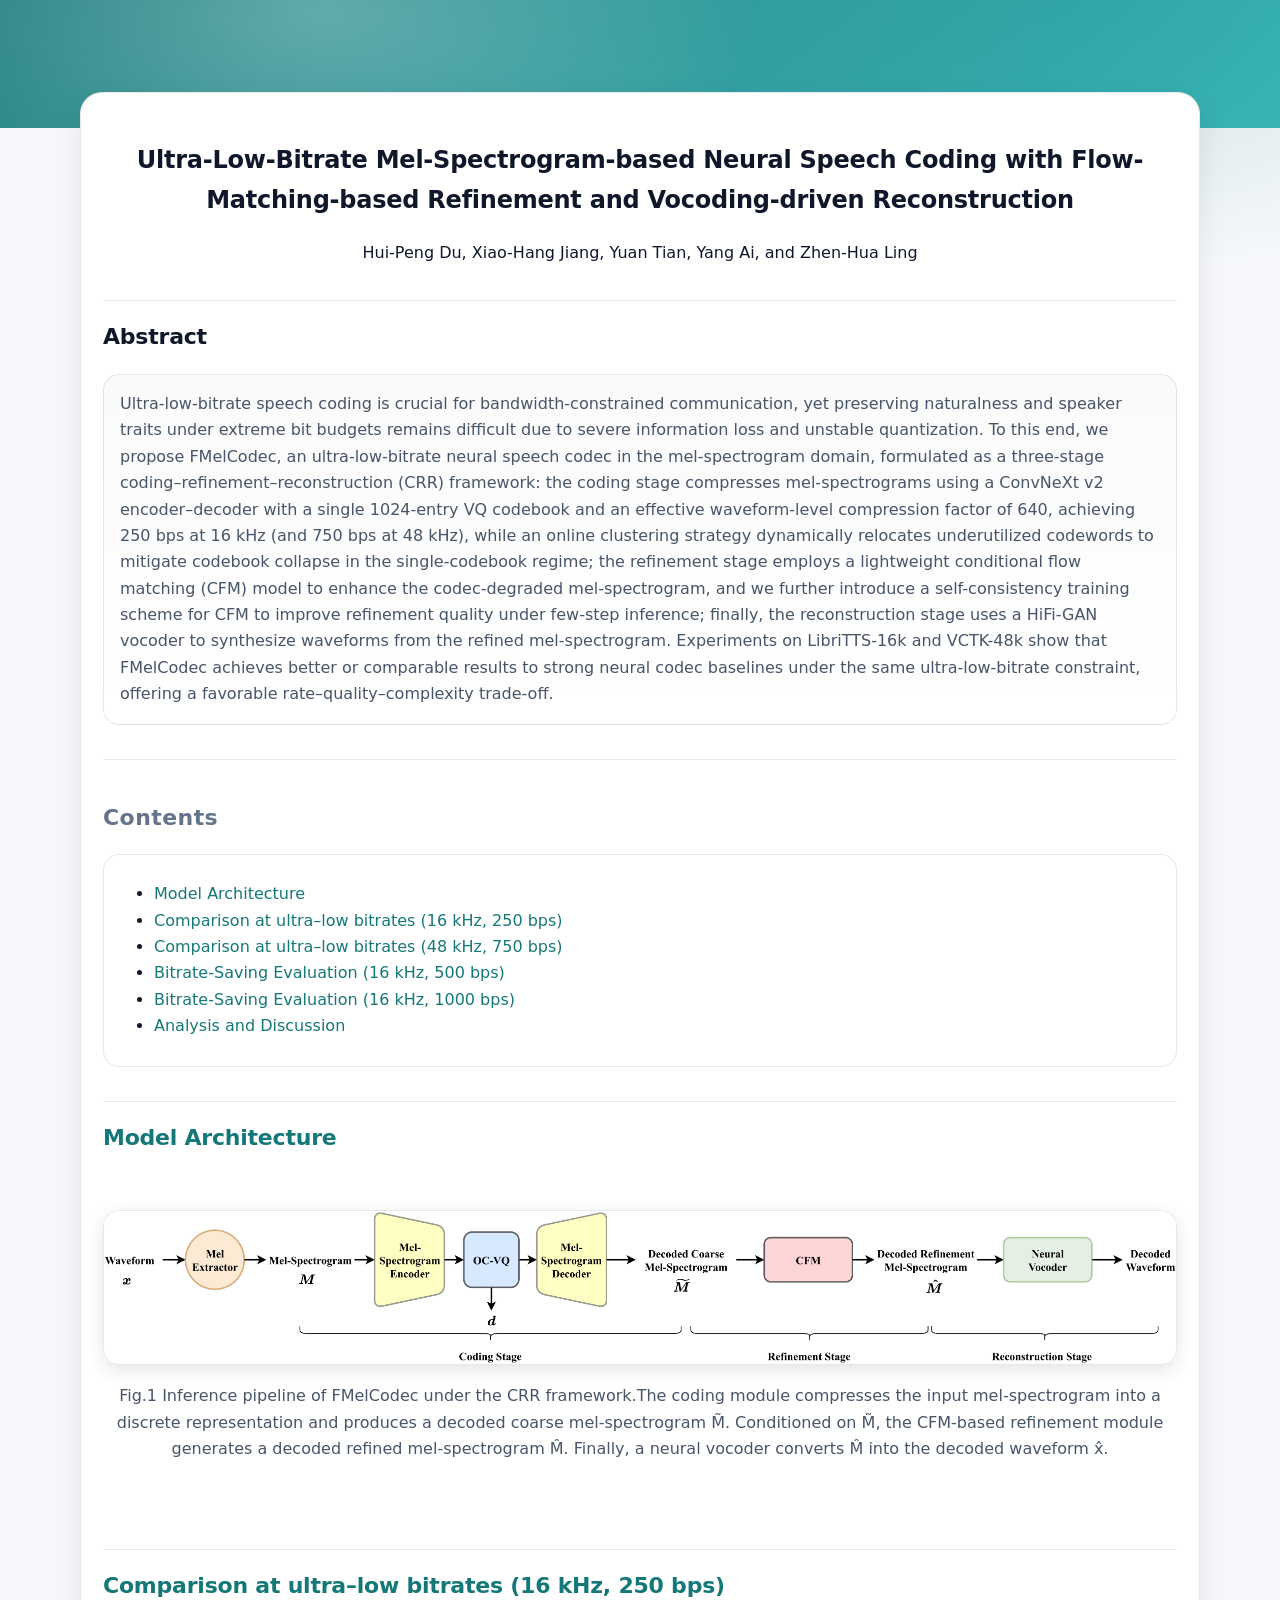
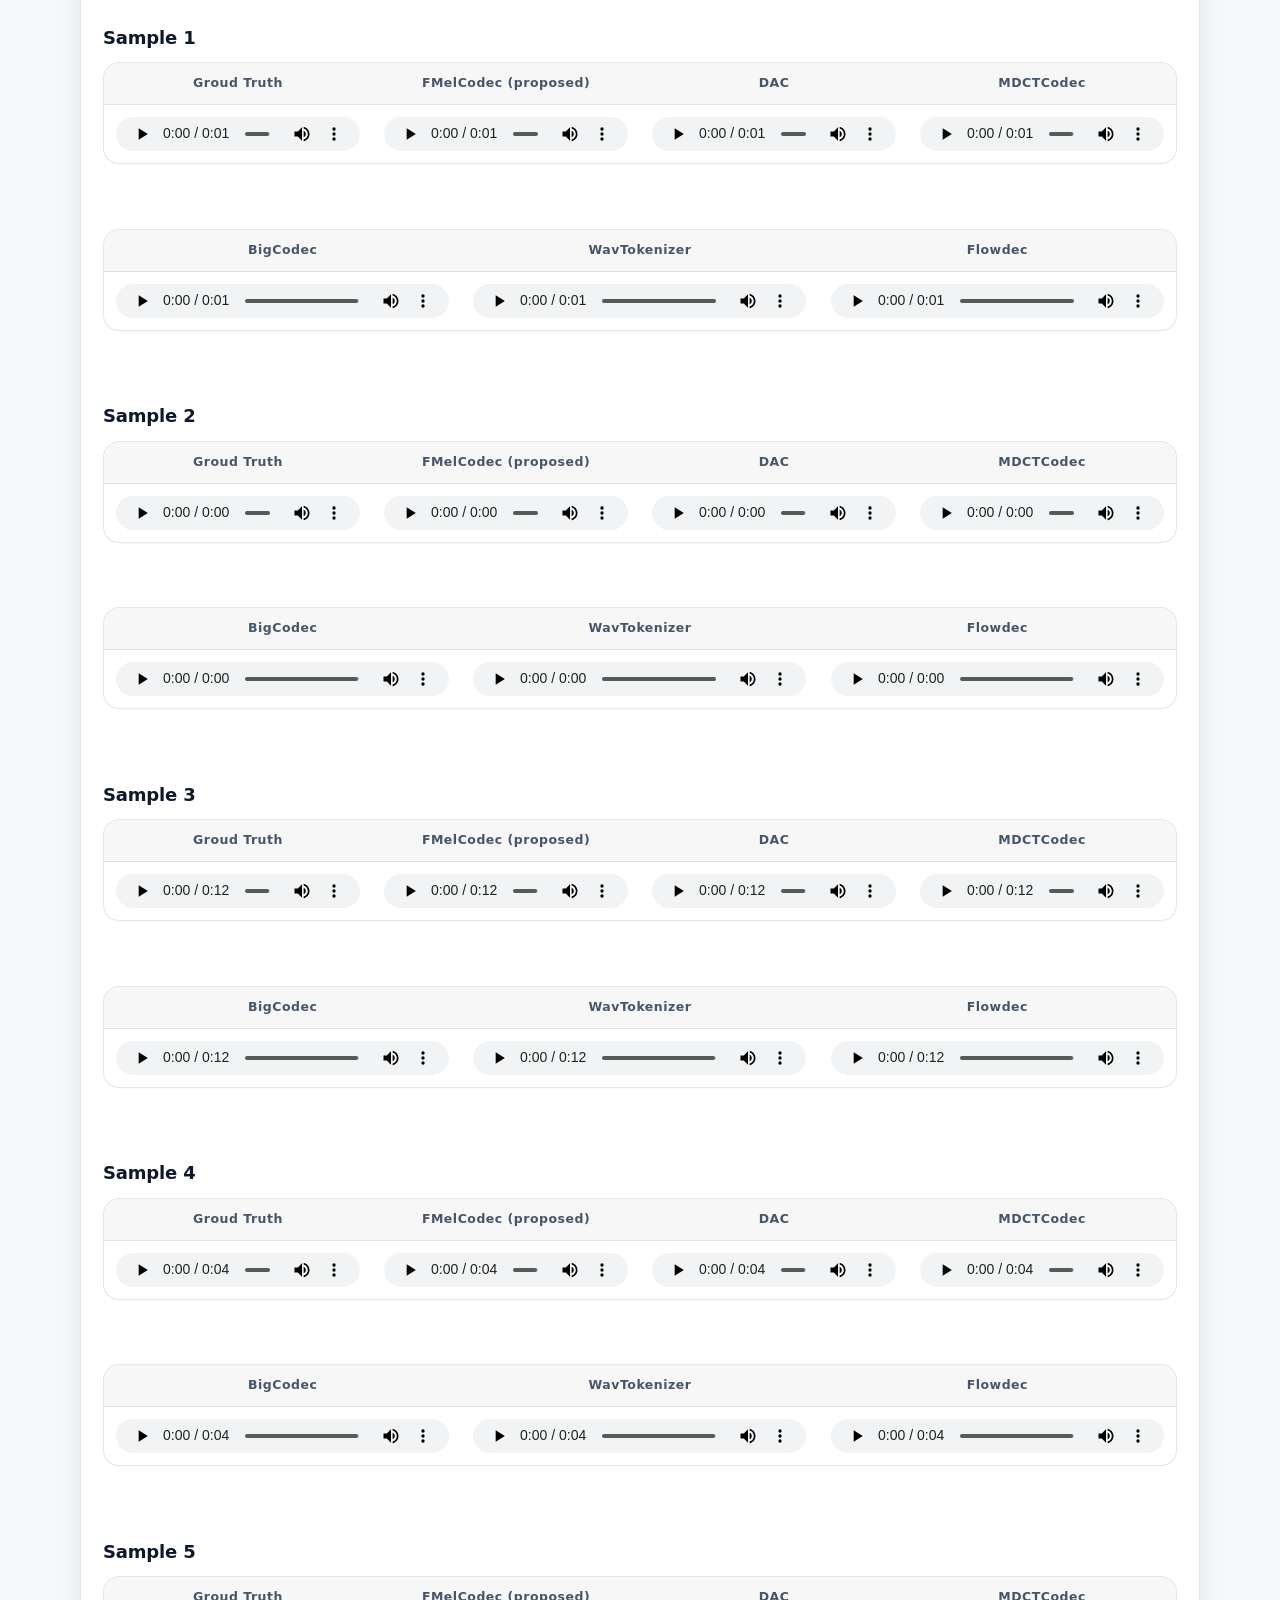
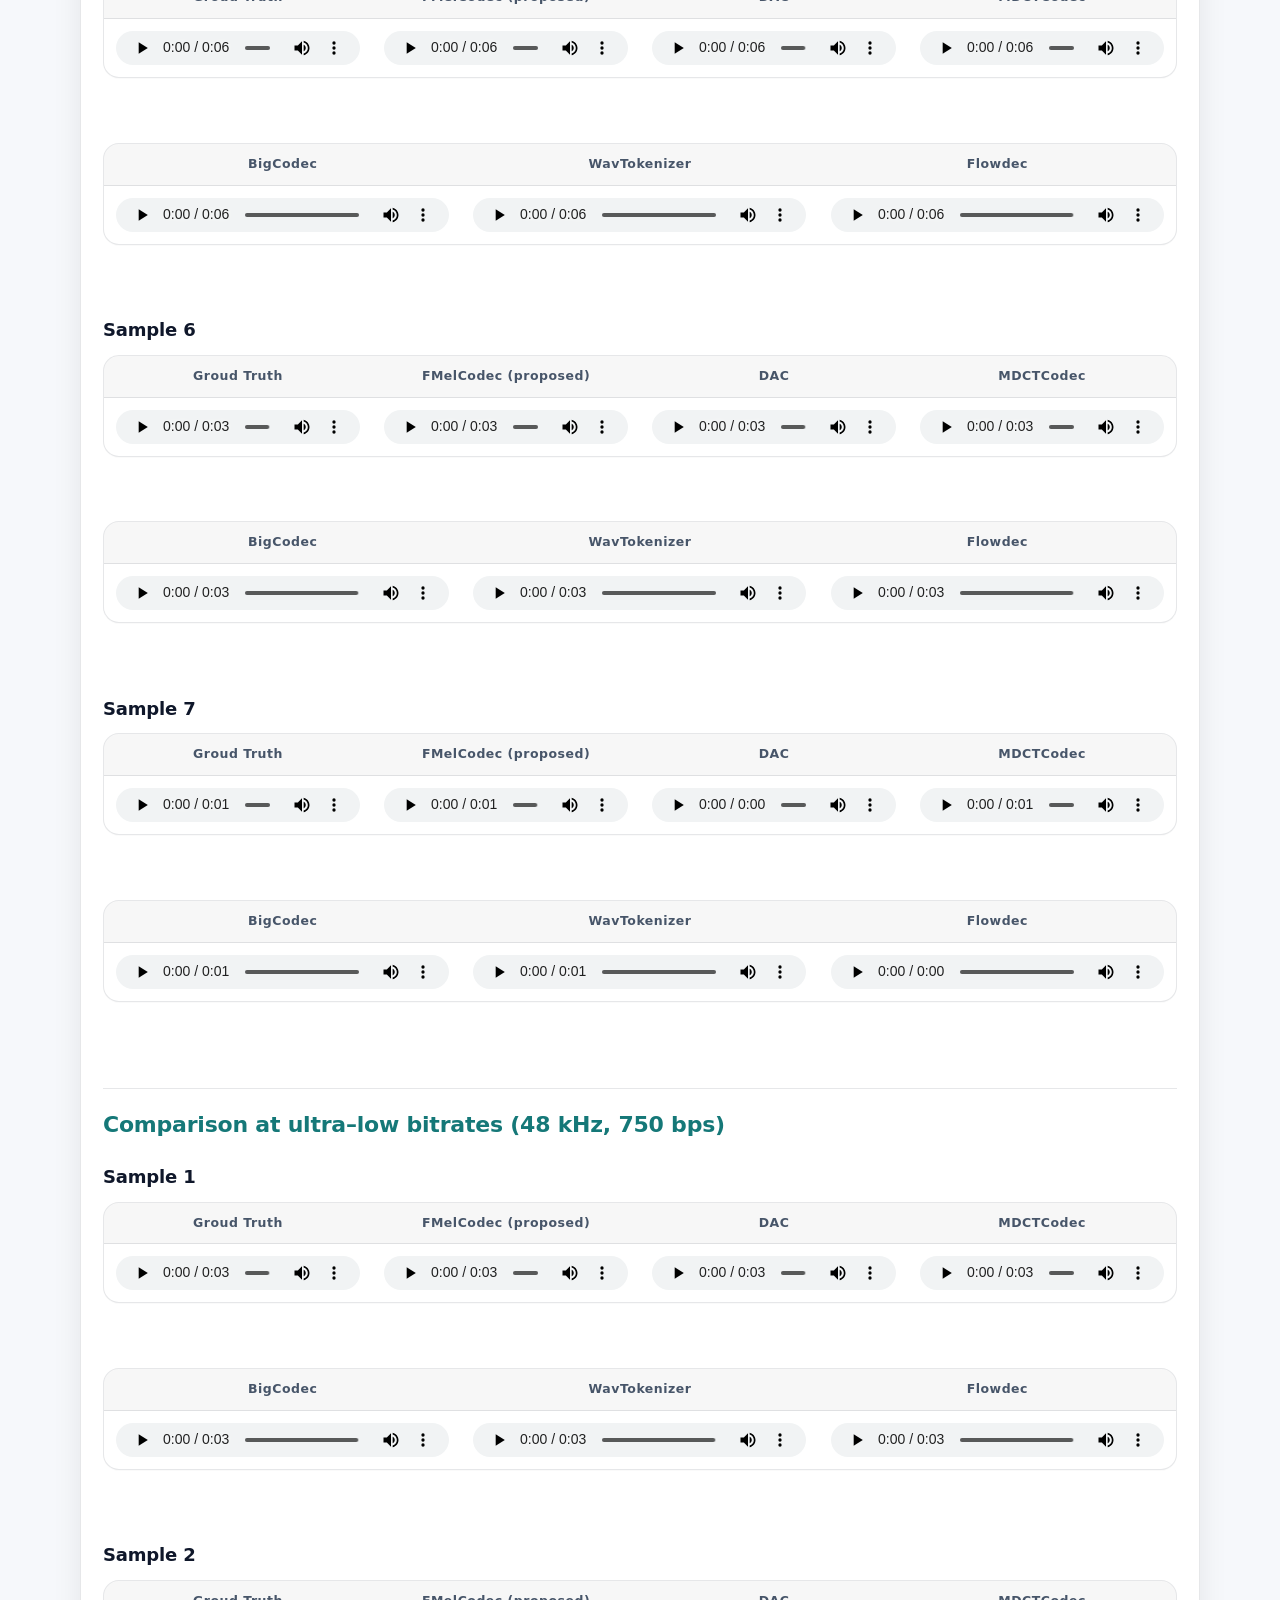
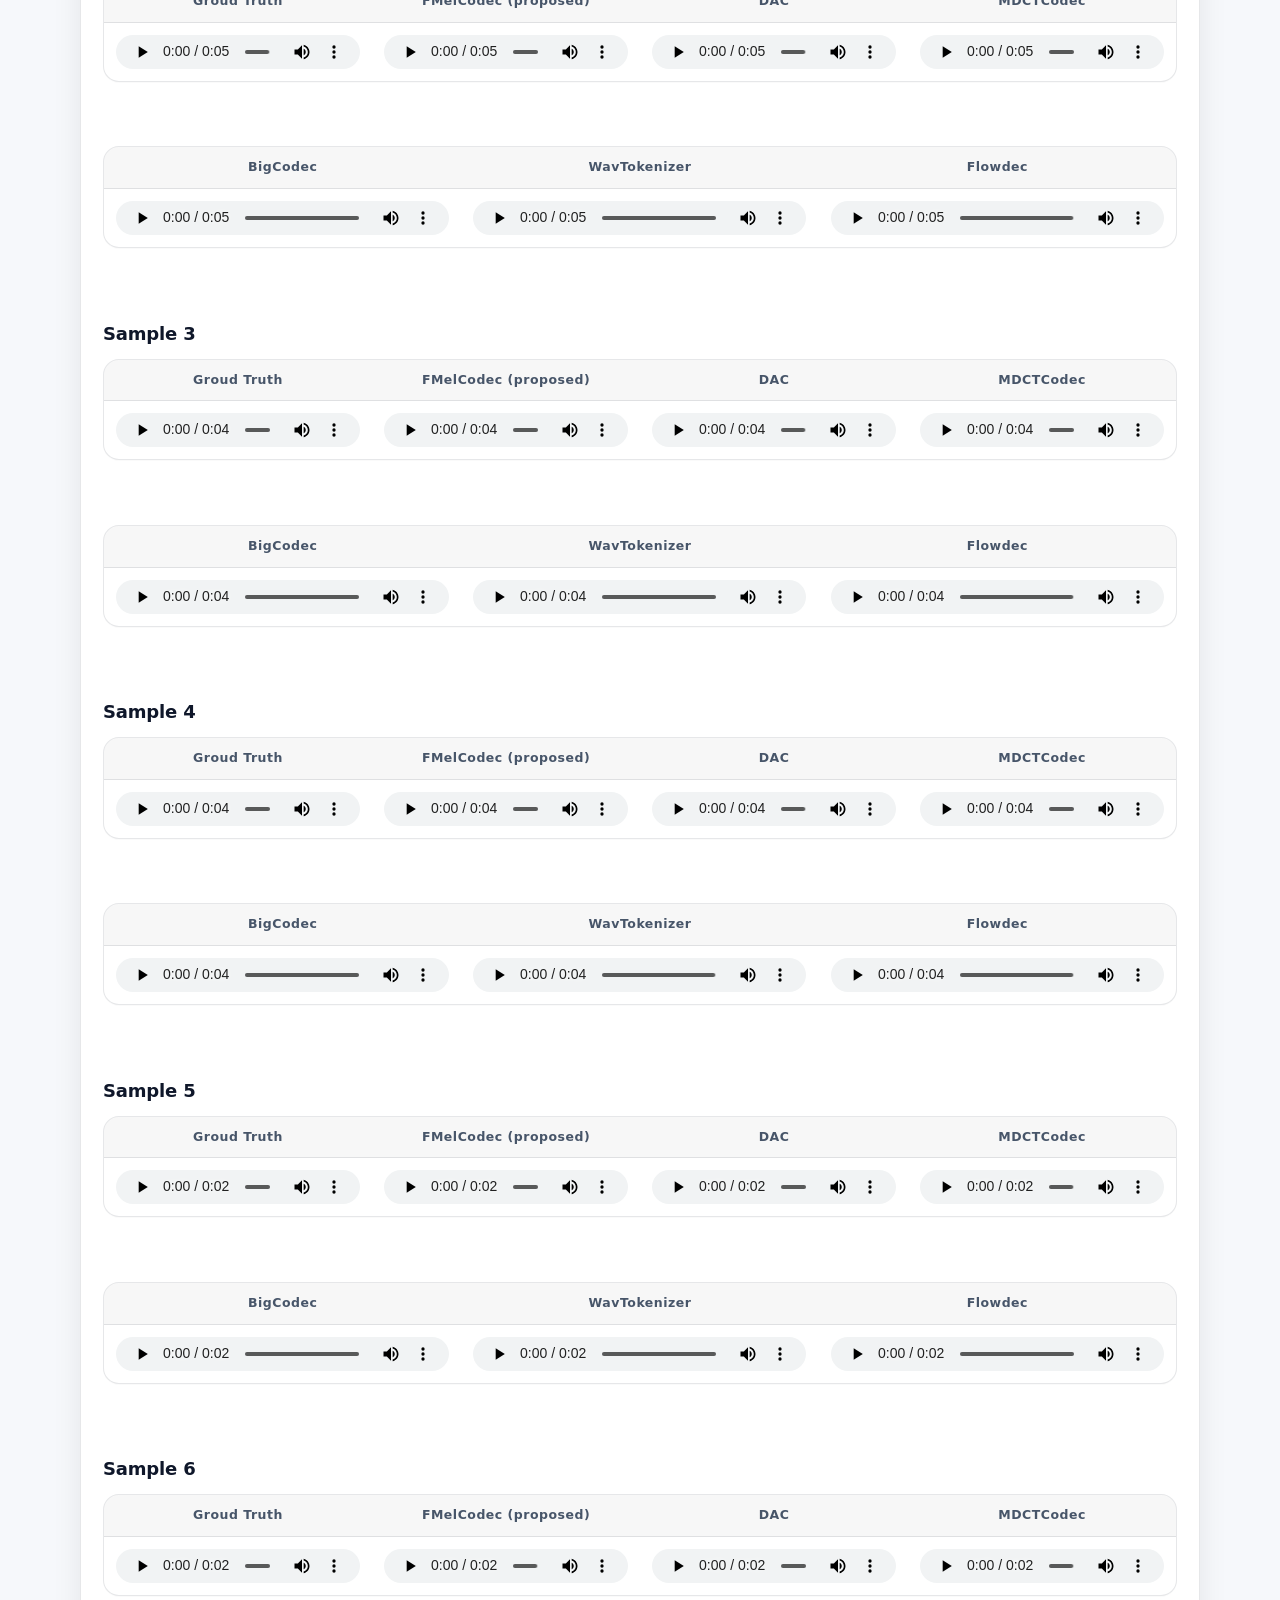
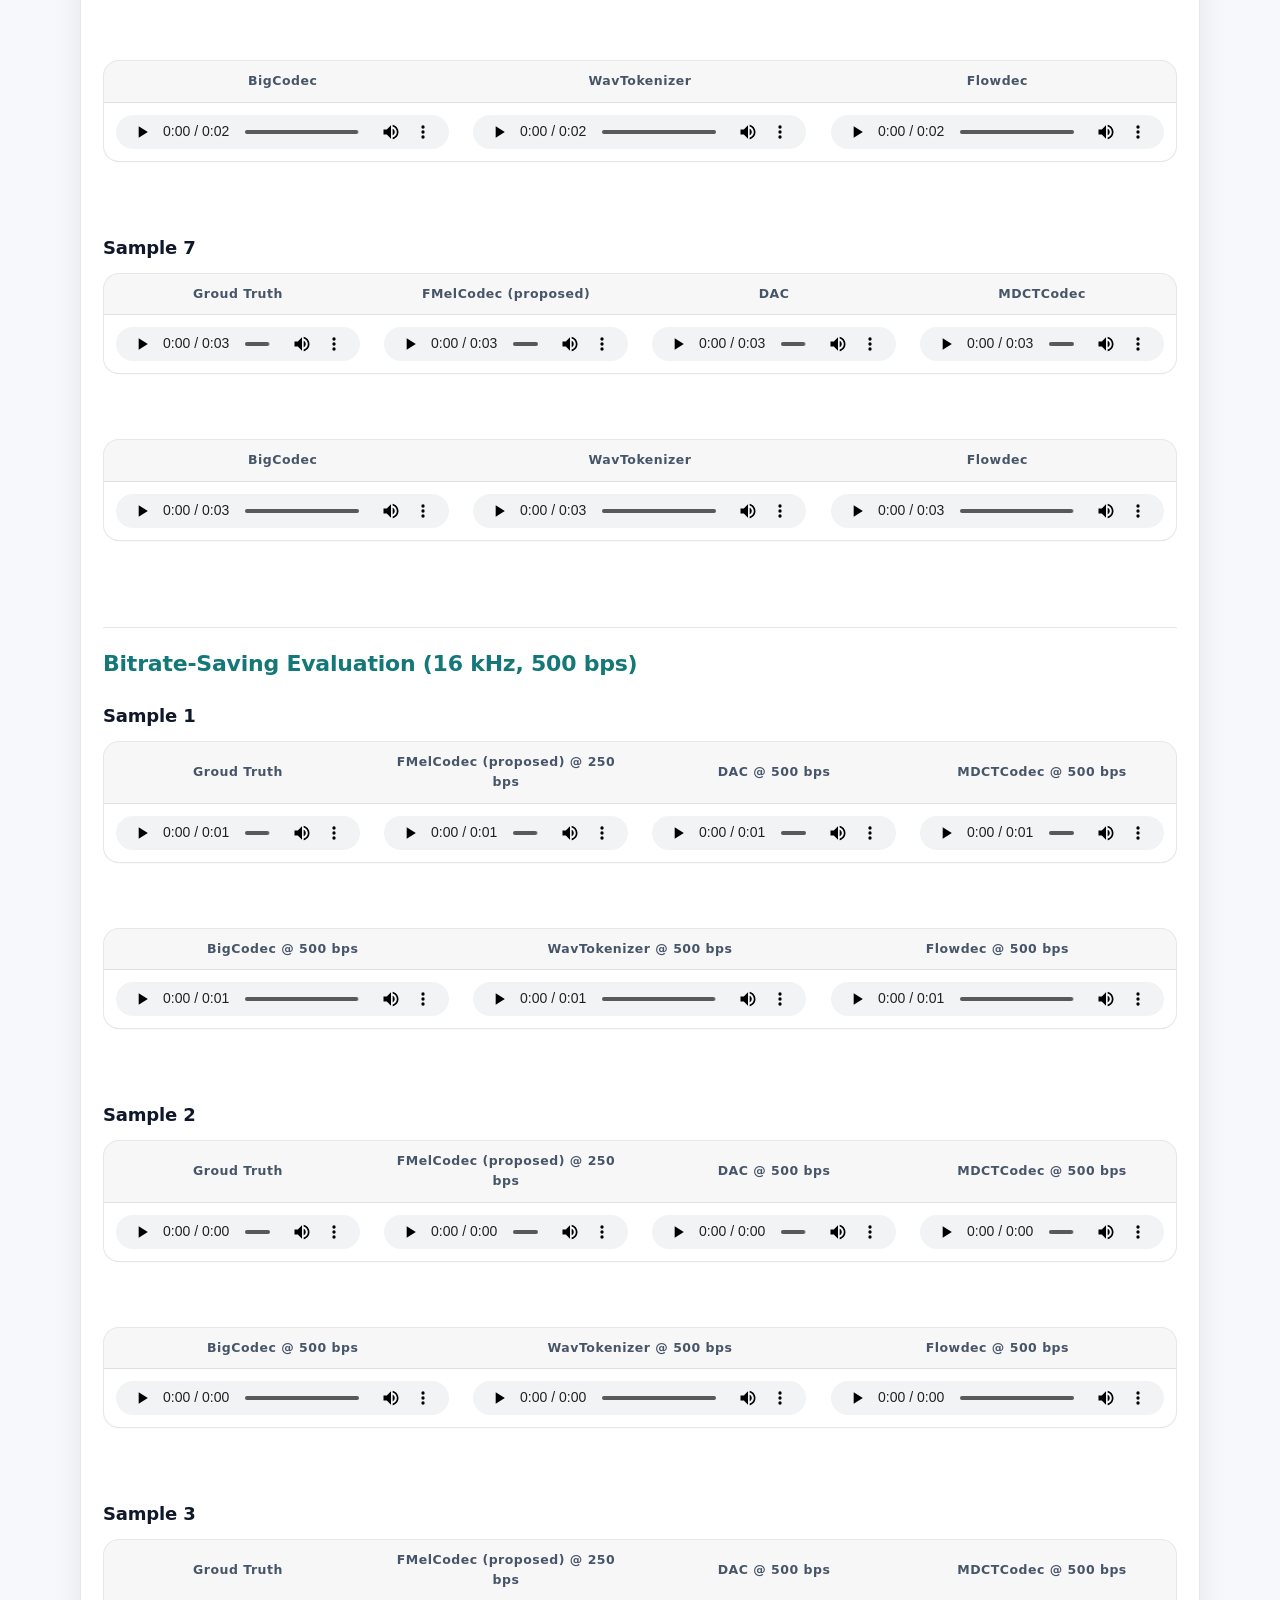
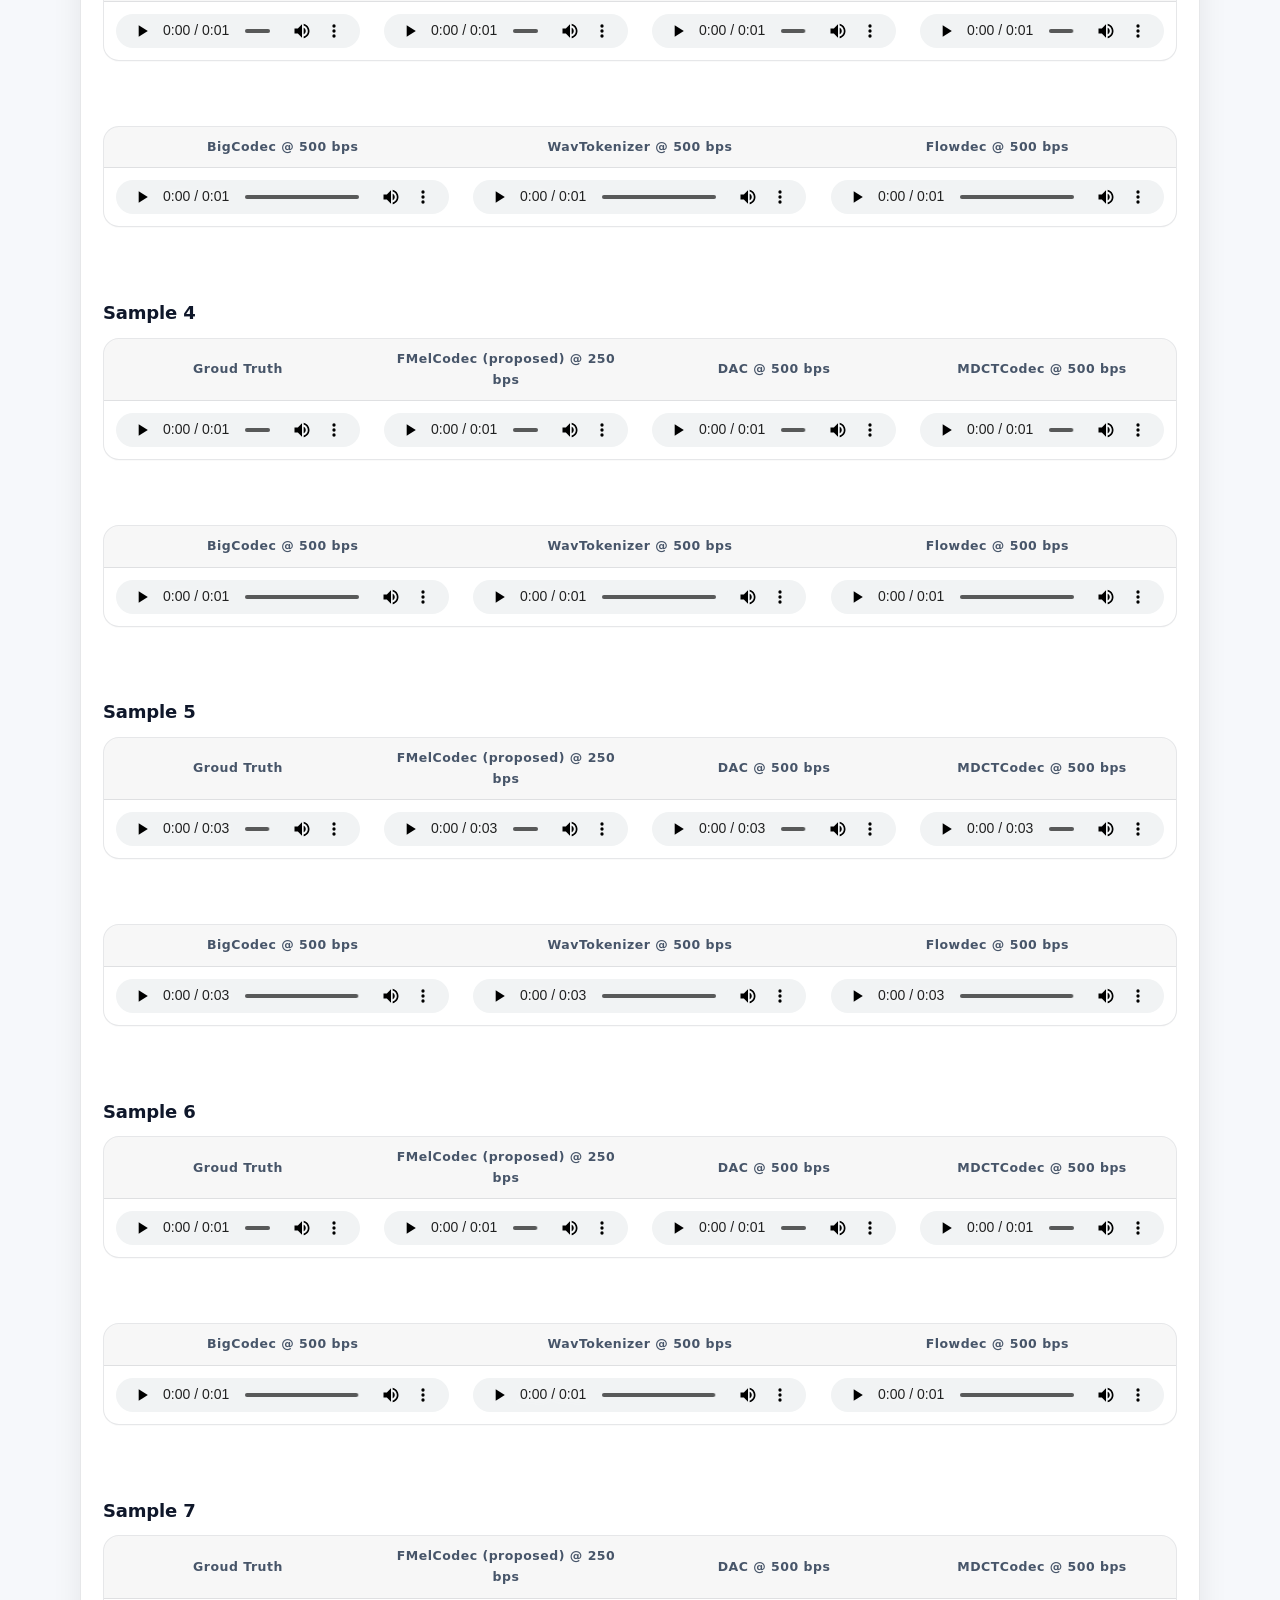
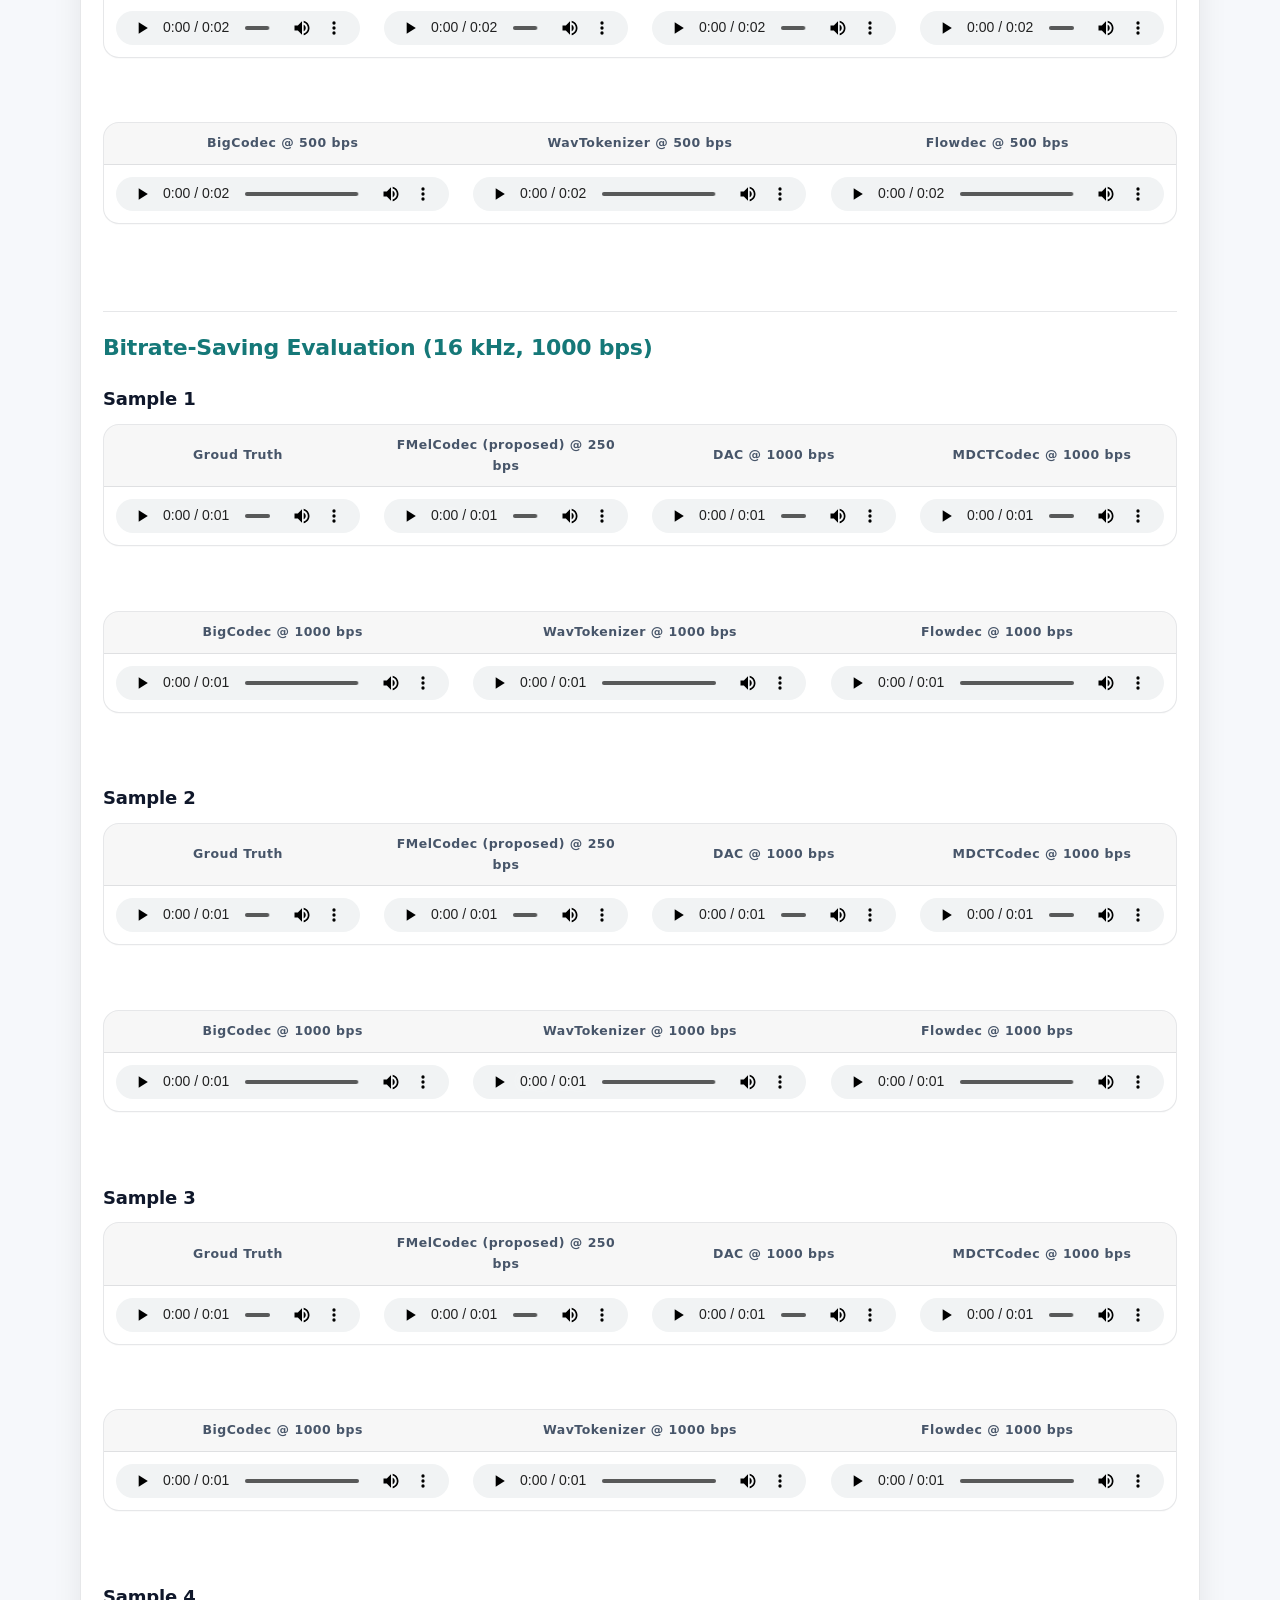
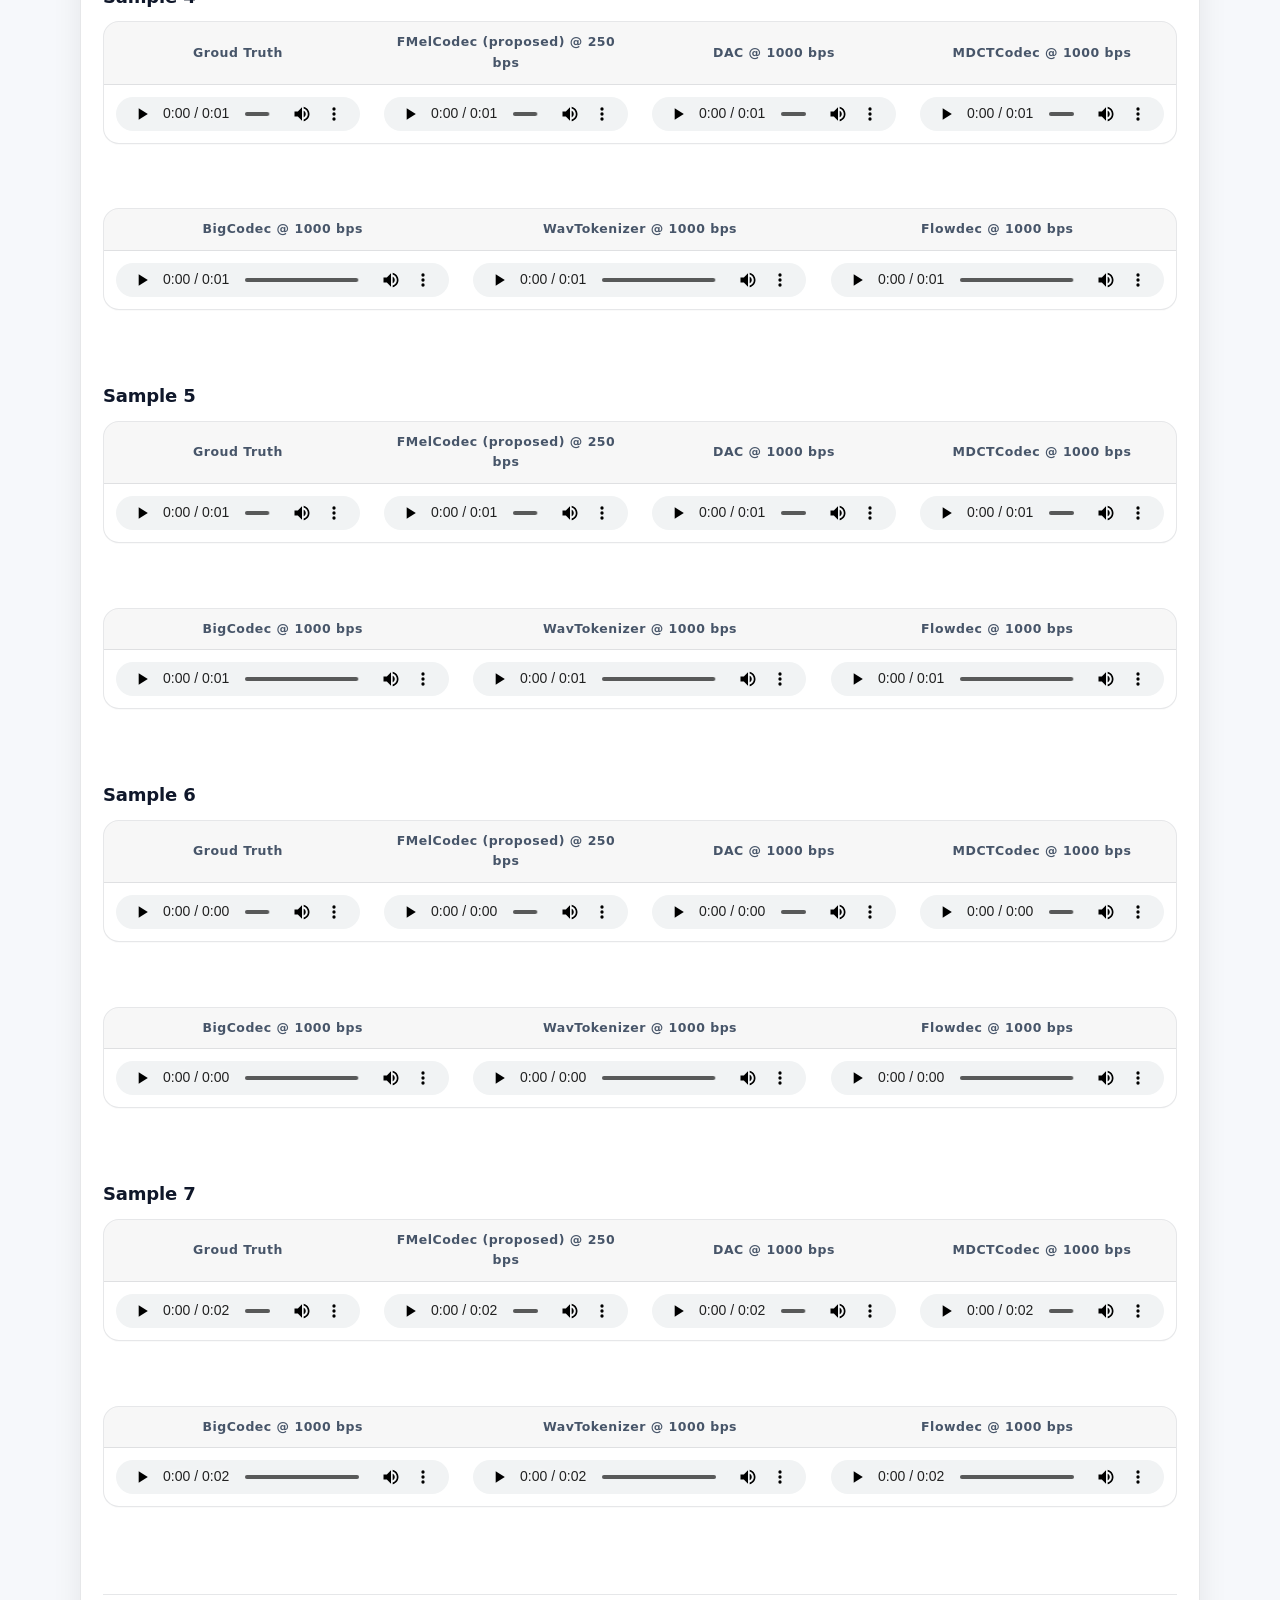
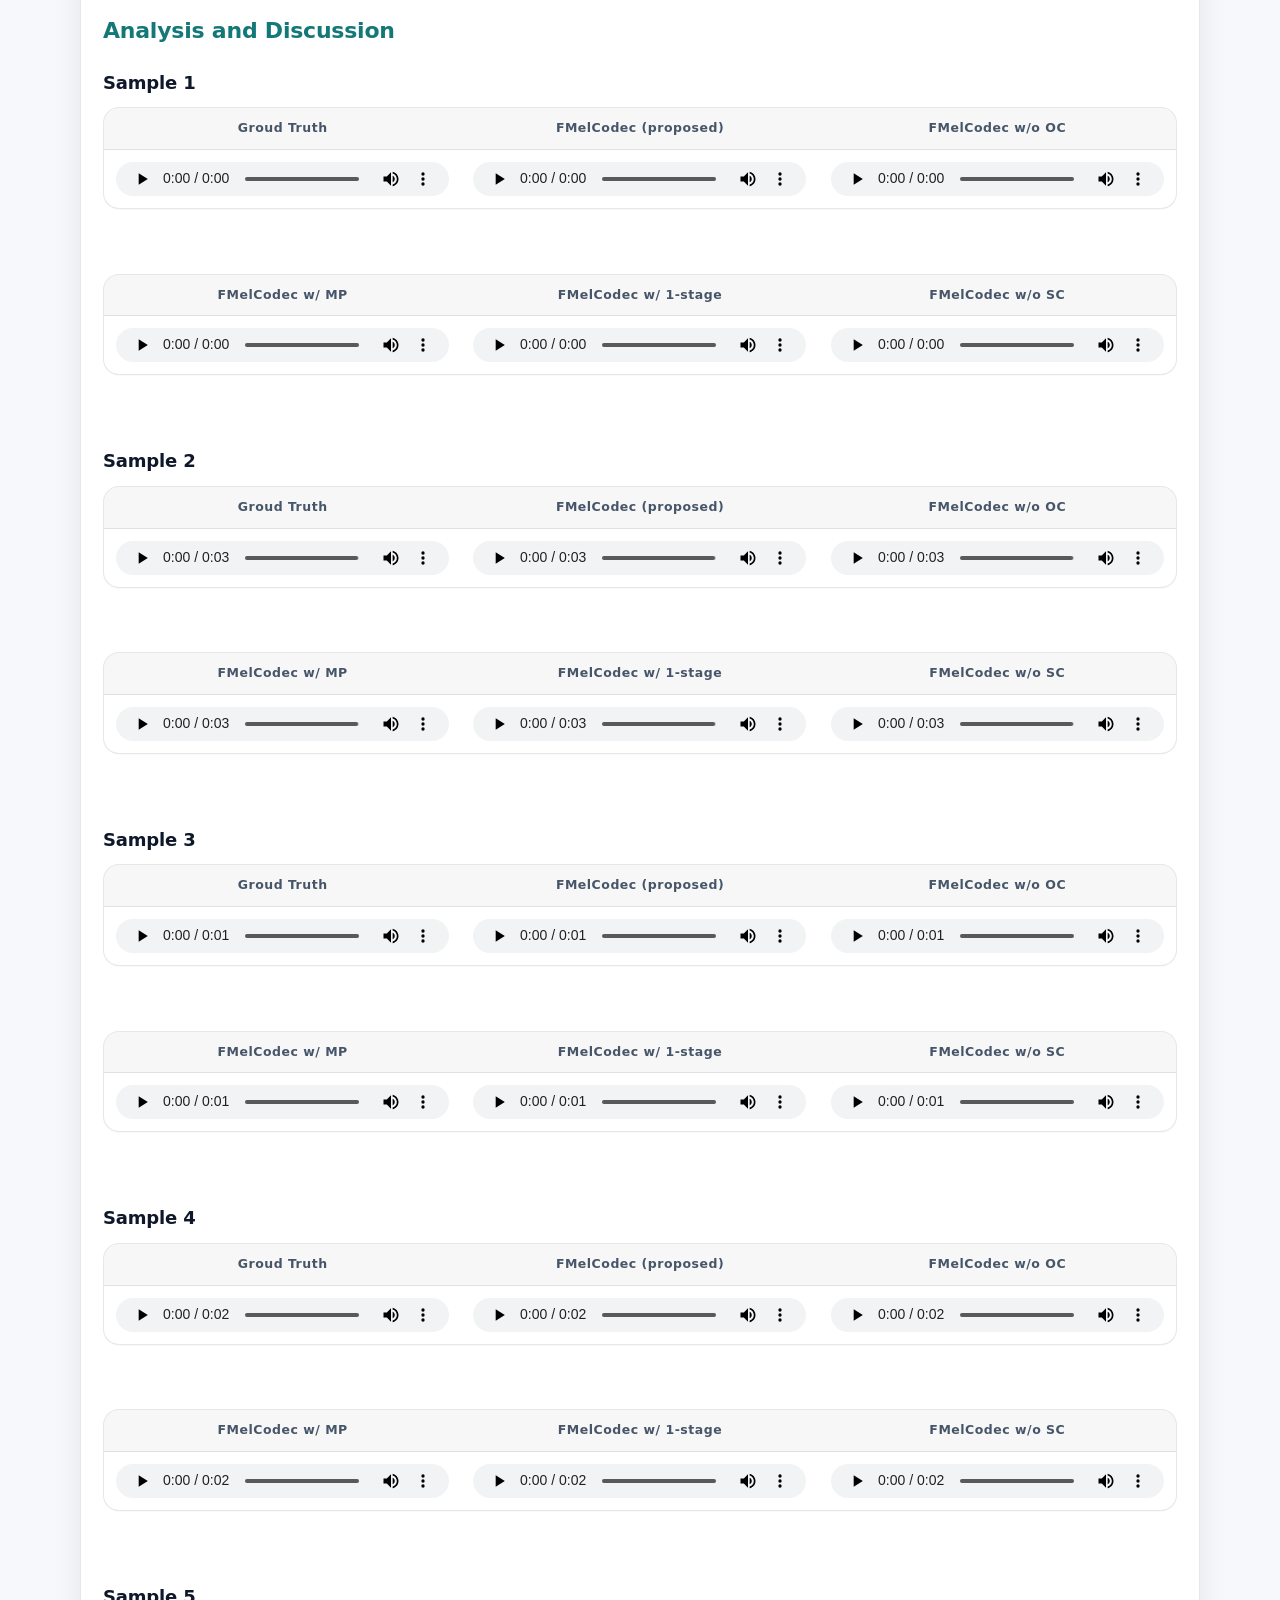
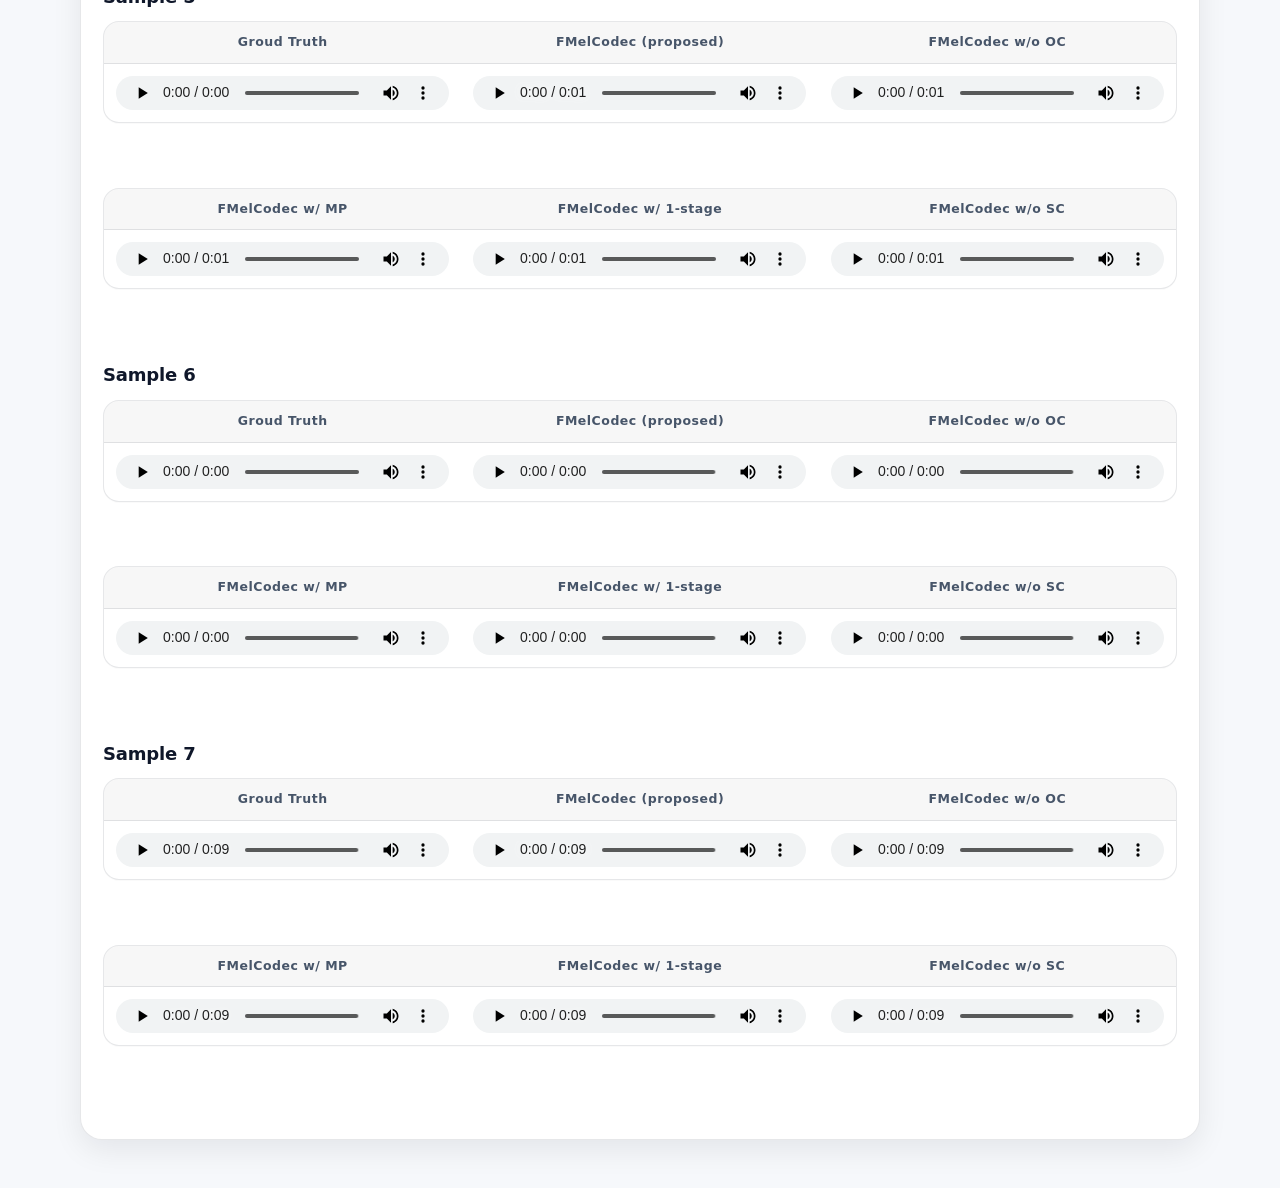
==== commit 88f298d2: "Update index.html" ====
--- a/index.html
+++ b/index.html
@@ -55,8 +55,8 @@
   <li><a href="#2">Comparison at ultra–low bitrates (16 kHz, 250 bps)</a></li>
   <li><a href="#3">Comparison at ultra–low bitrates (48 kHz, 750 bps)</a></li>
   <li><a href="#4">Bitrate-Saving Evaluation (16 kHz, 500 bps)</a></li>
-  <li><a href="#4">Bitrate-Saving Evaluation (16 kHz, 1000 bps)</a></li>
-  <li><a href="#5">Analysis and Discussion</a></li>
+  <li><a href="#5">Bitrate-Saving Evaluation (16 kHz, 1000 bps)</a></li>
+  <li><a href="#6">Analysis and Discussion</a></li>
 </ul>
 </div>
 
--- a/style.css
+++ b/style.css
@@ -205,6 +205,7 @@
 /* Tables → “card tables” */
 table{
   width: 100%;
+  table-layout: fixed;
   border-collapse: separate;
   border-spacing: 0;
   border: 1px solid rgba(15,23,42,.10);
@@ -285,3 +286,12 @@
   font-size: 13px;
 }
 .footer-text{ margin: 0; }
+
+
+/* Make audio columns uniform (avoid header text driving column width) */
+thead th, tbody td{
+  min-width: 0; /* allow contents to shrink in flex-like contexts */
+}
+audio{
+  max-width: 100%;
+}
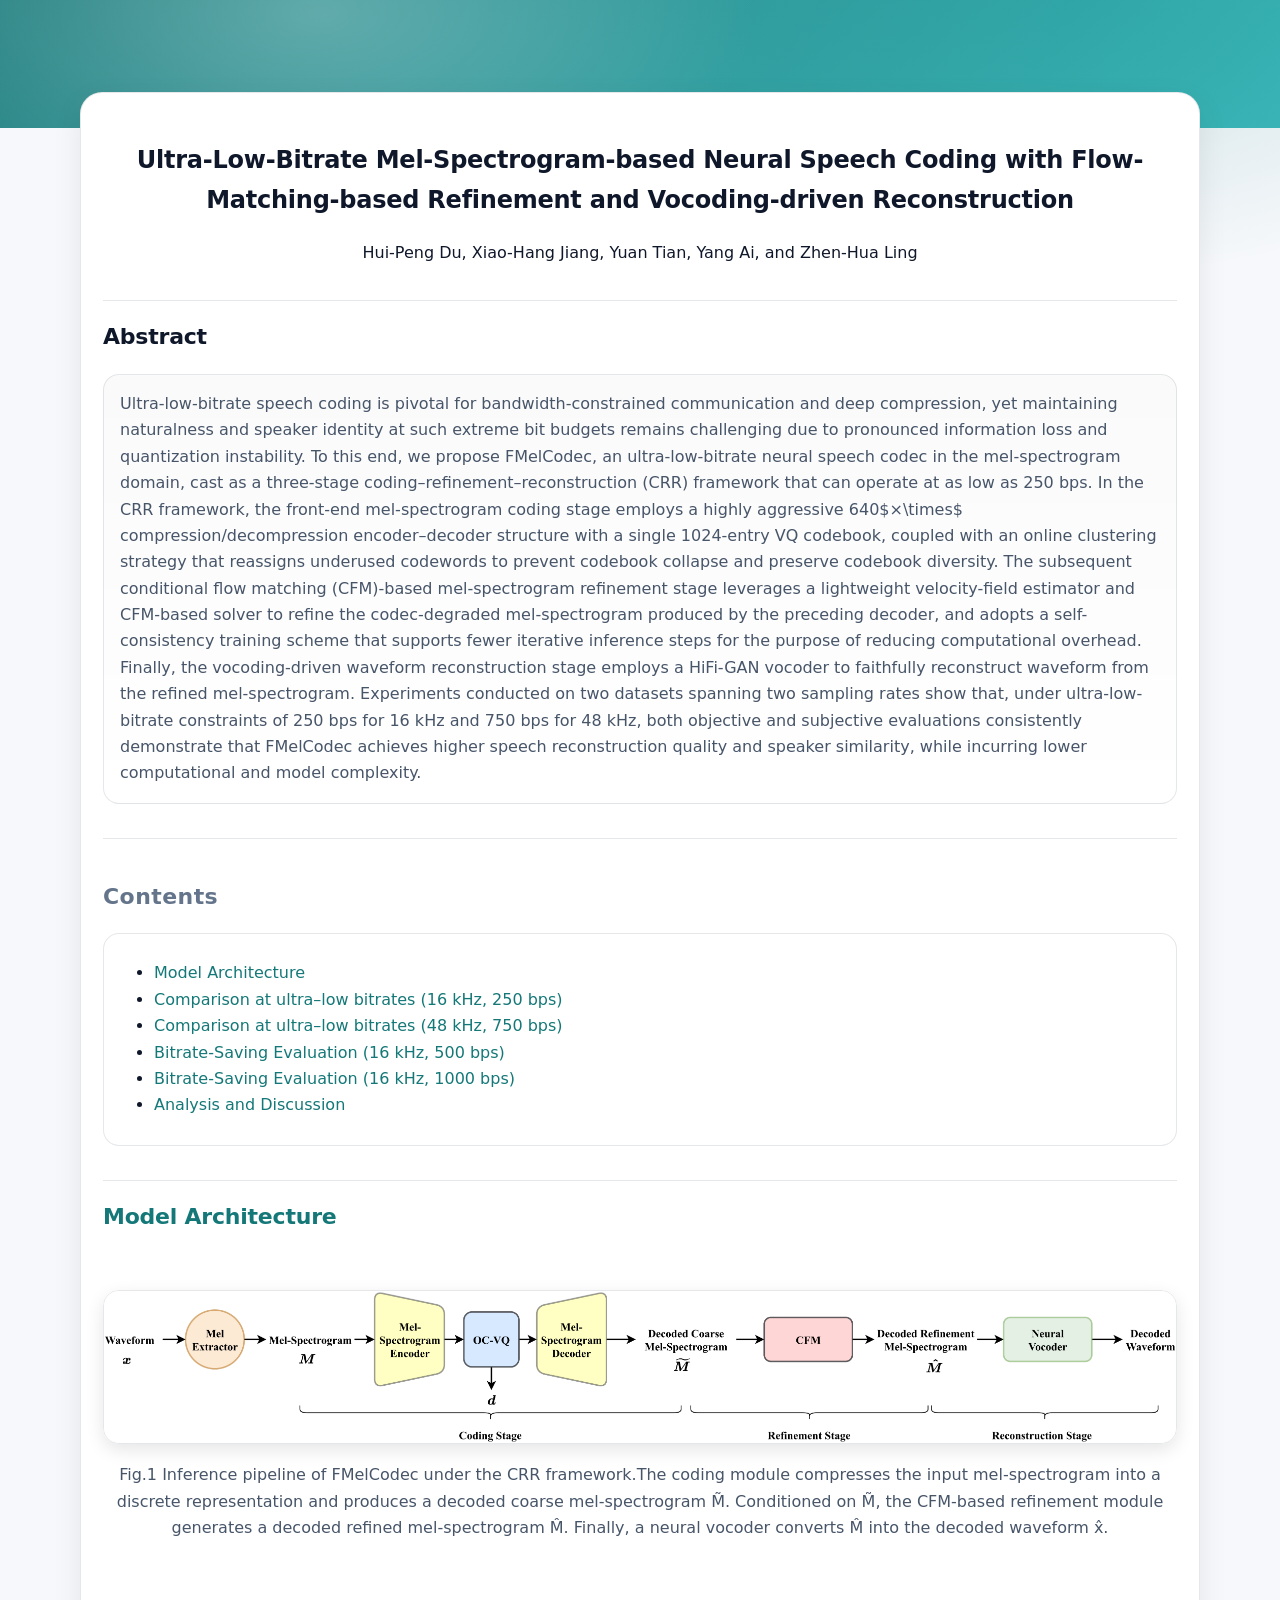
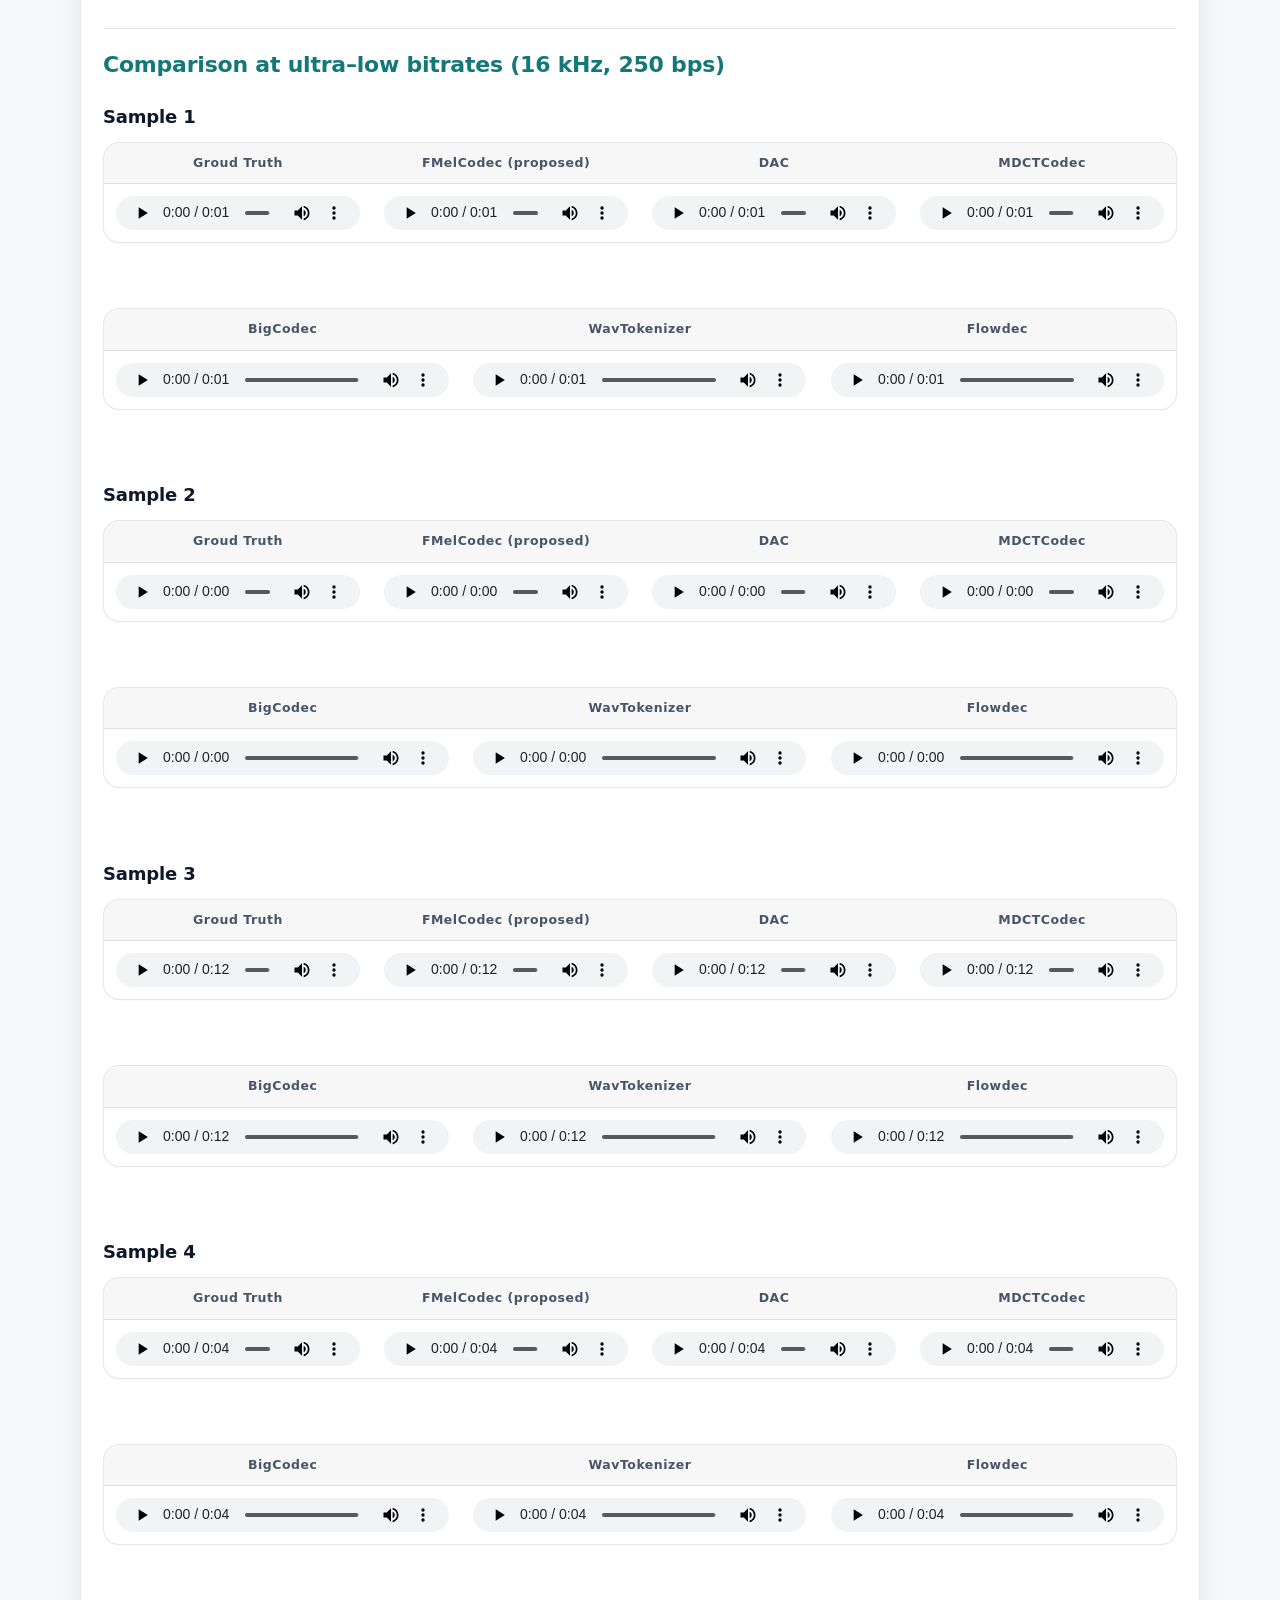
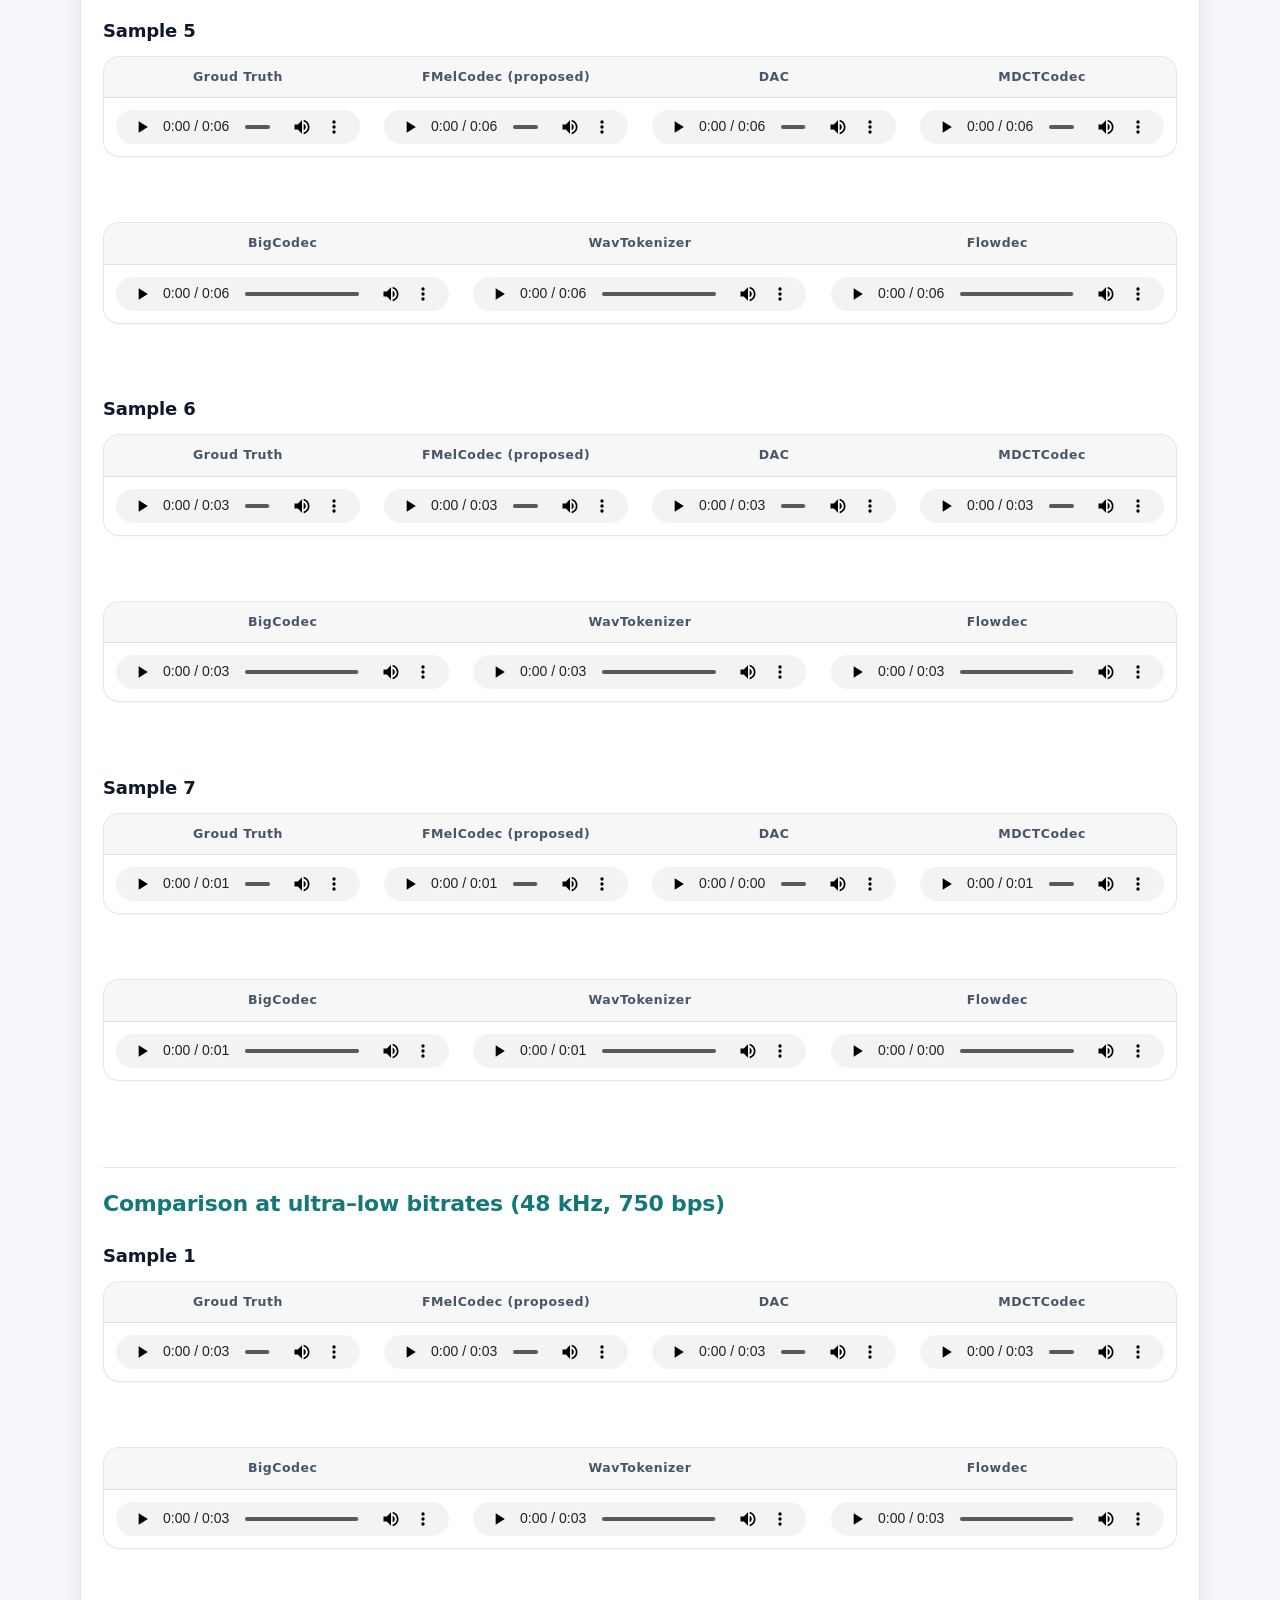
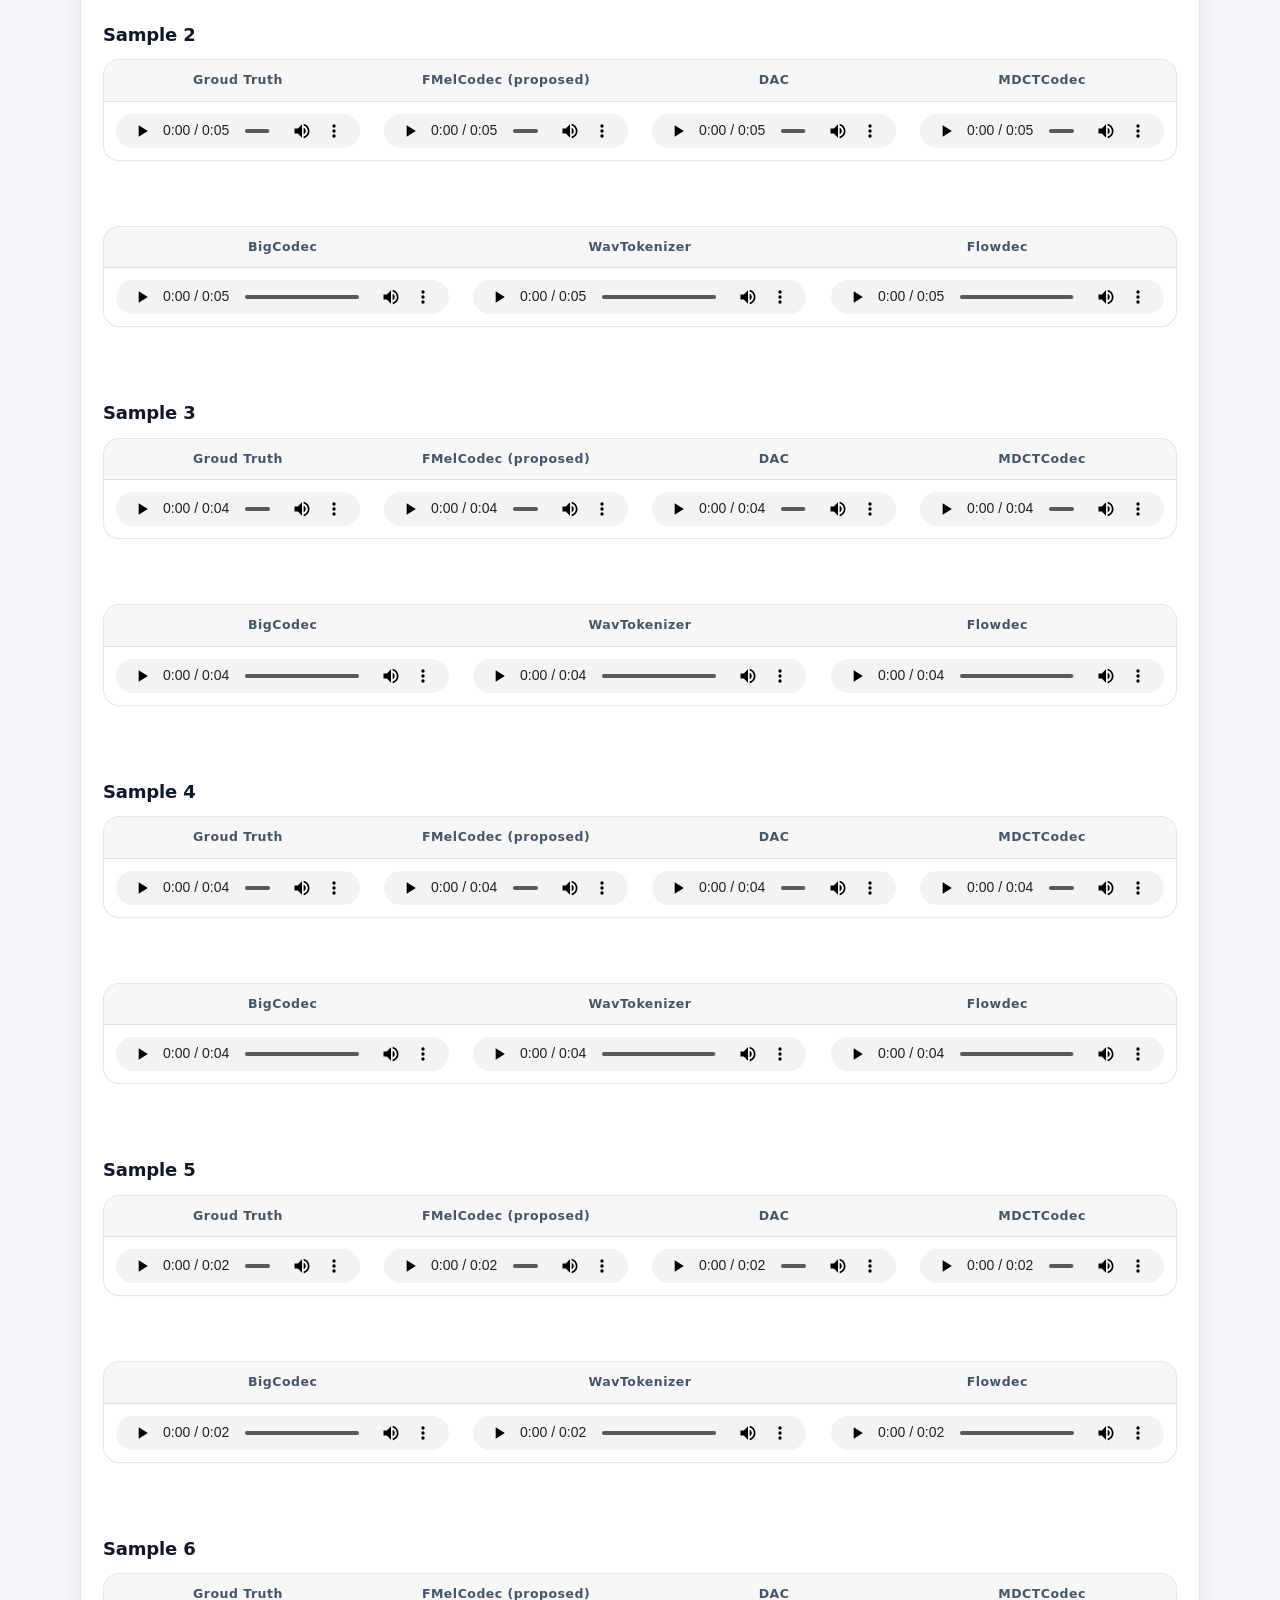
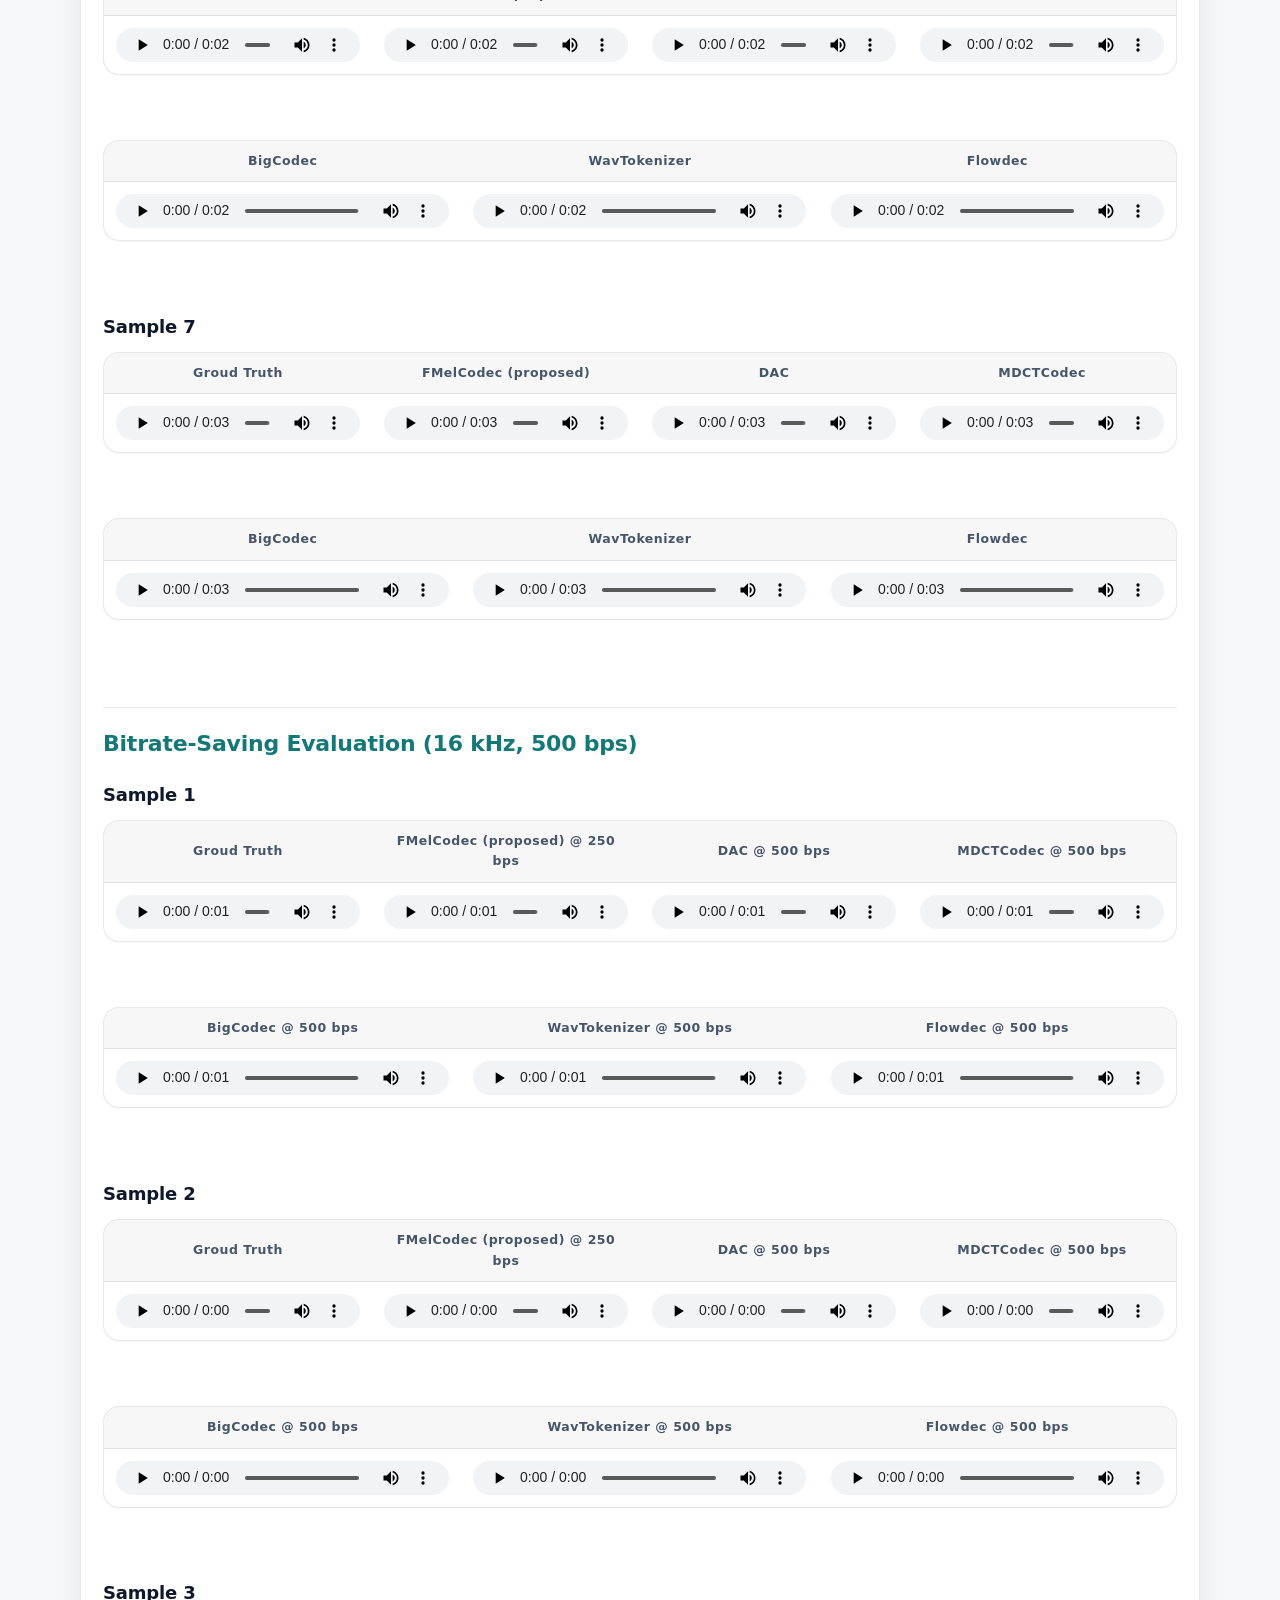
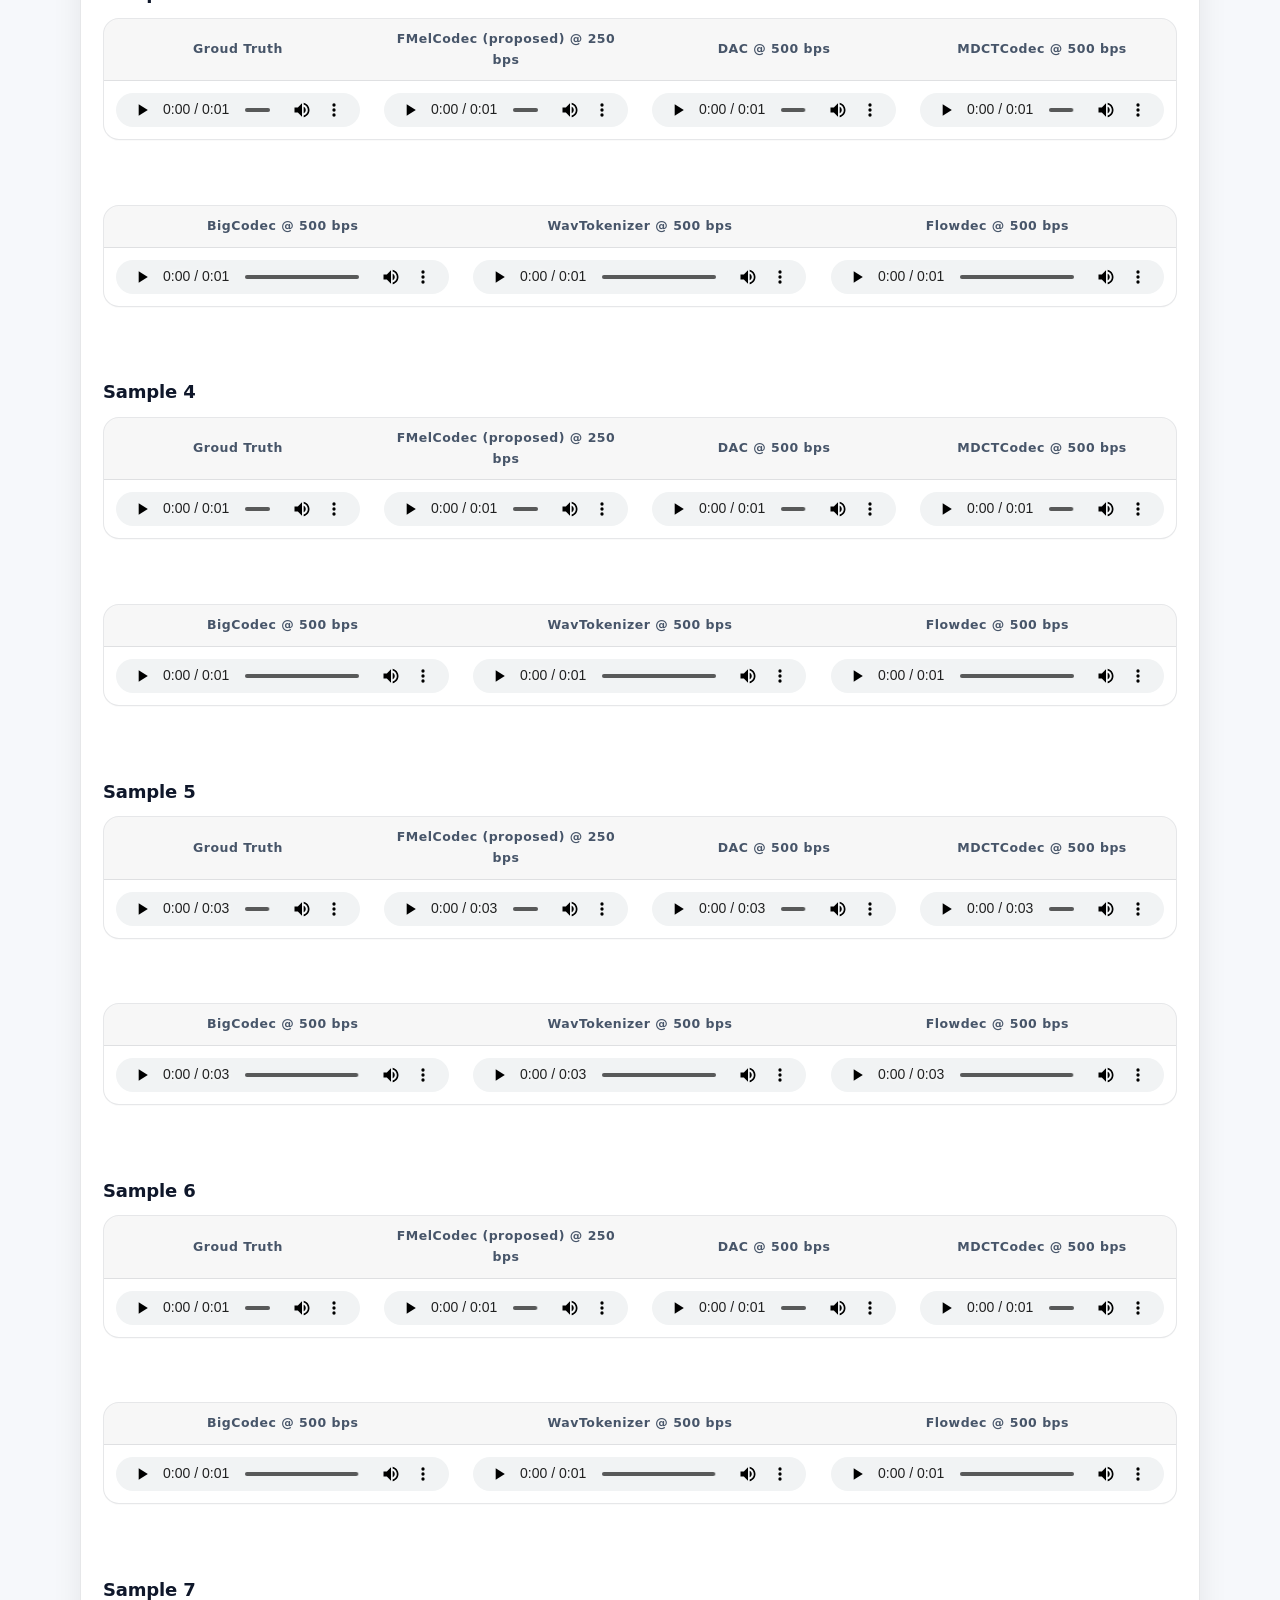
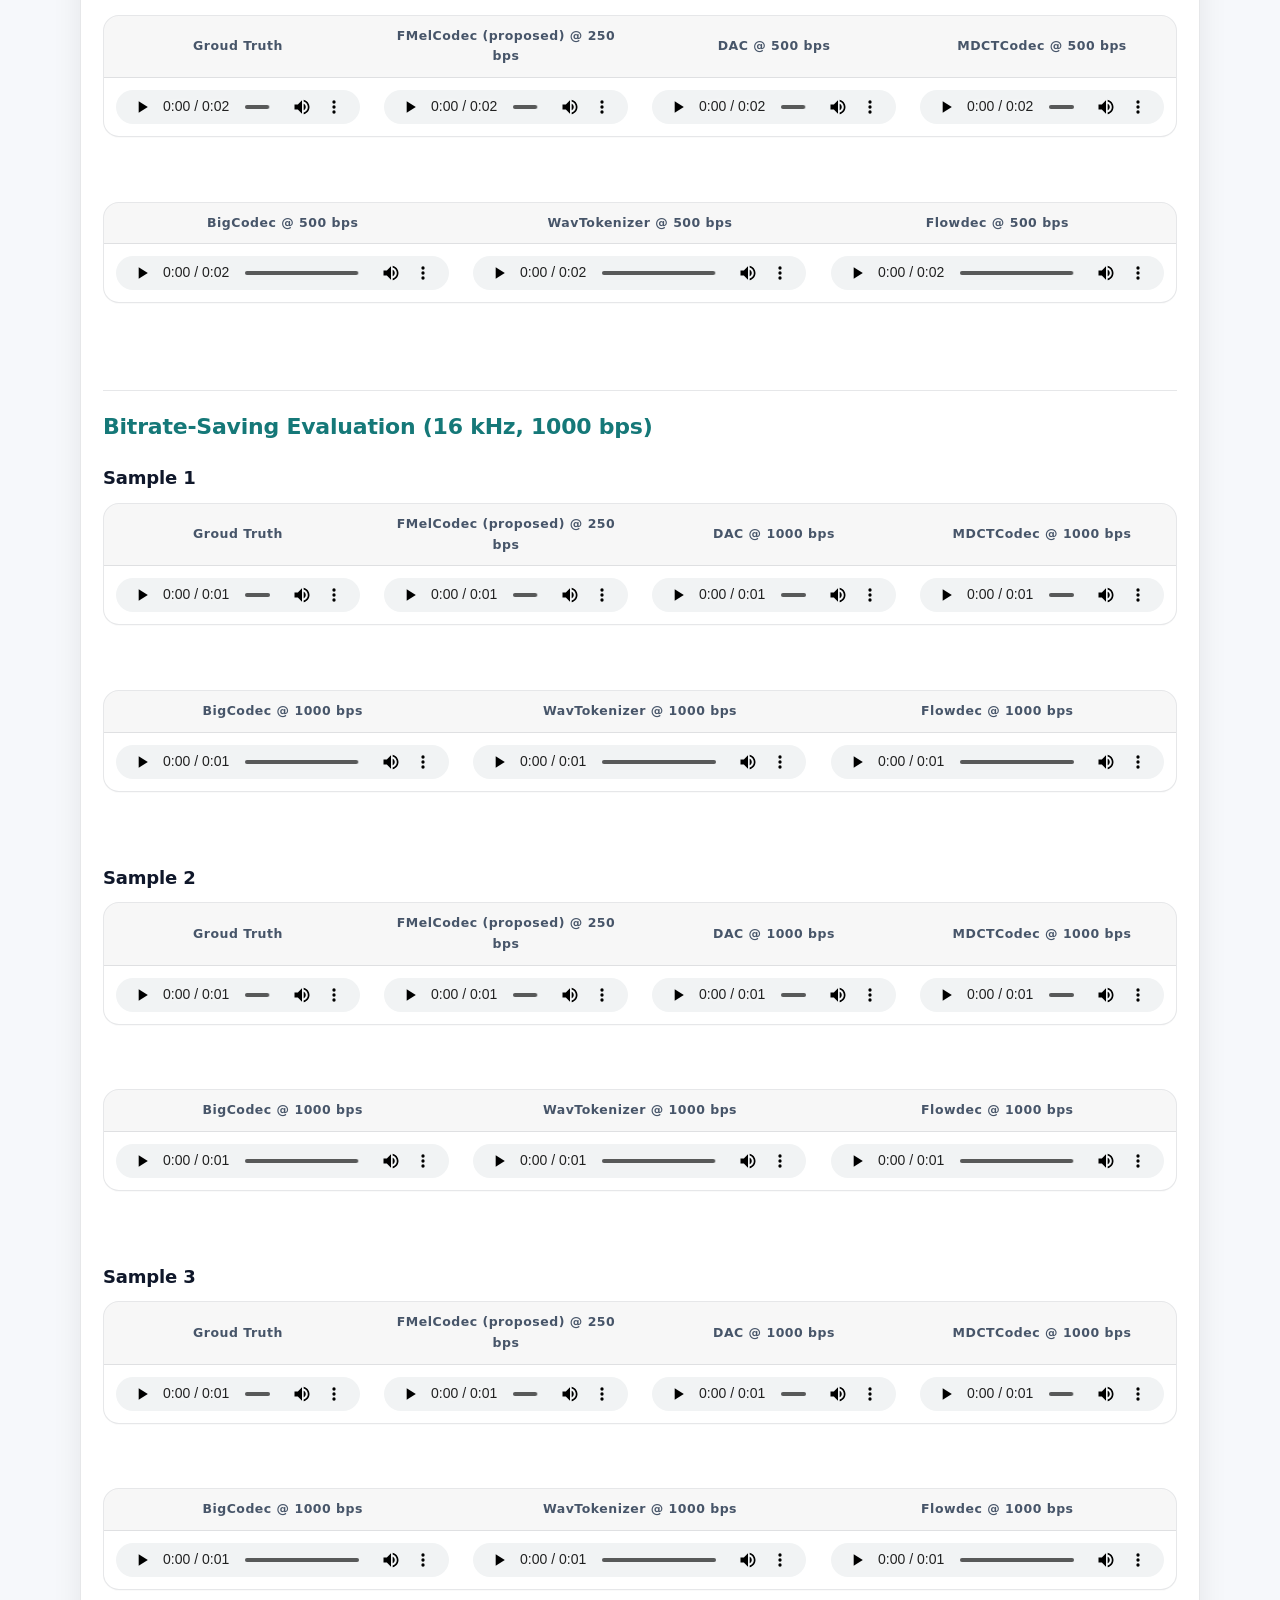
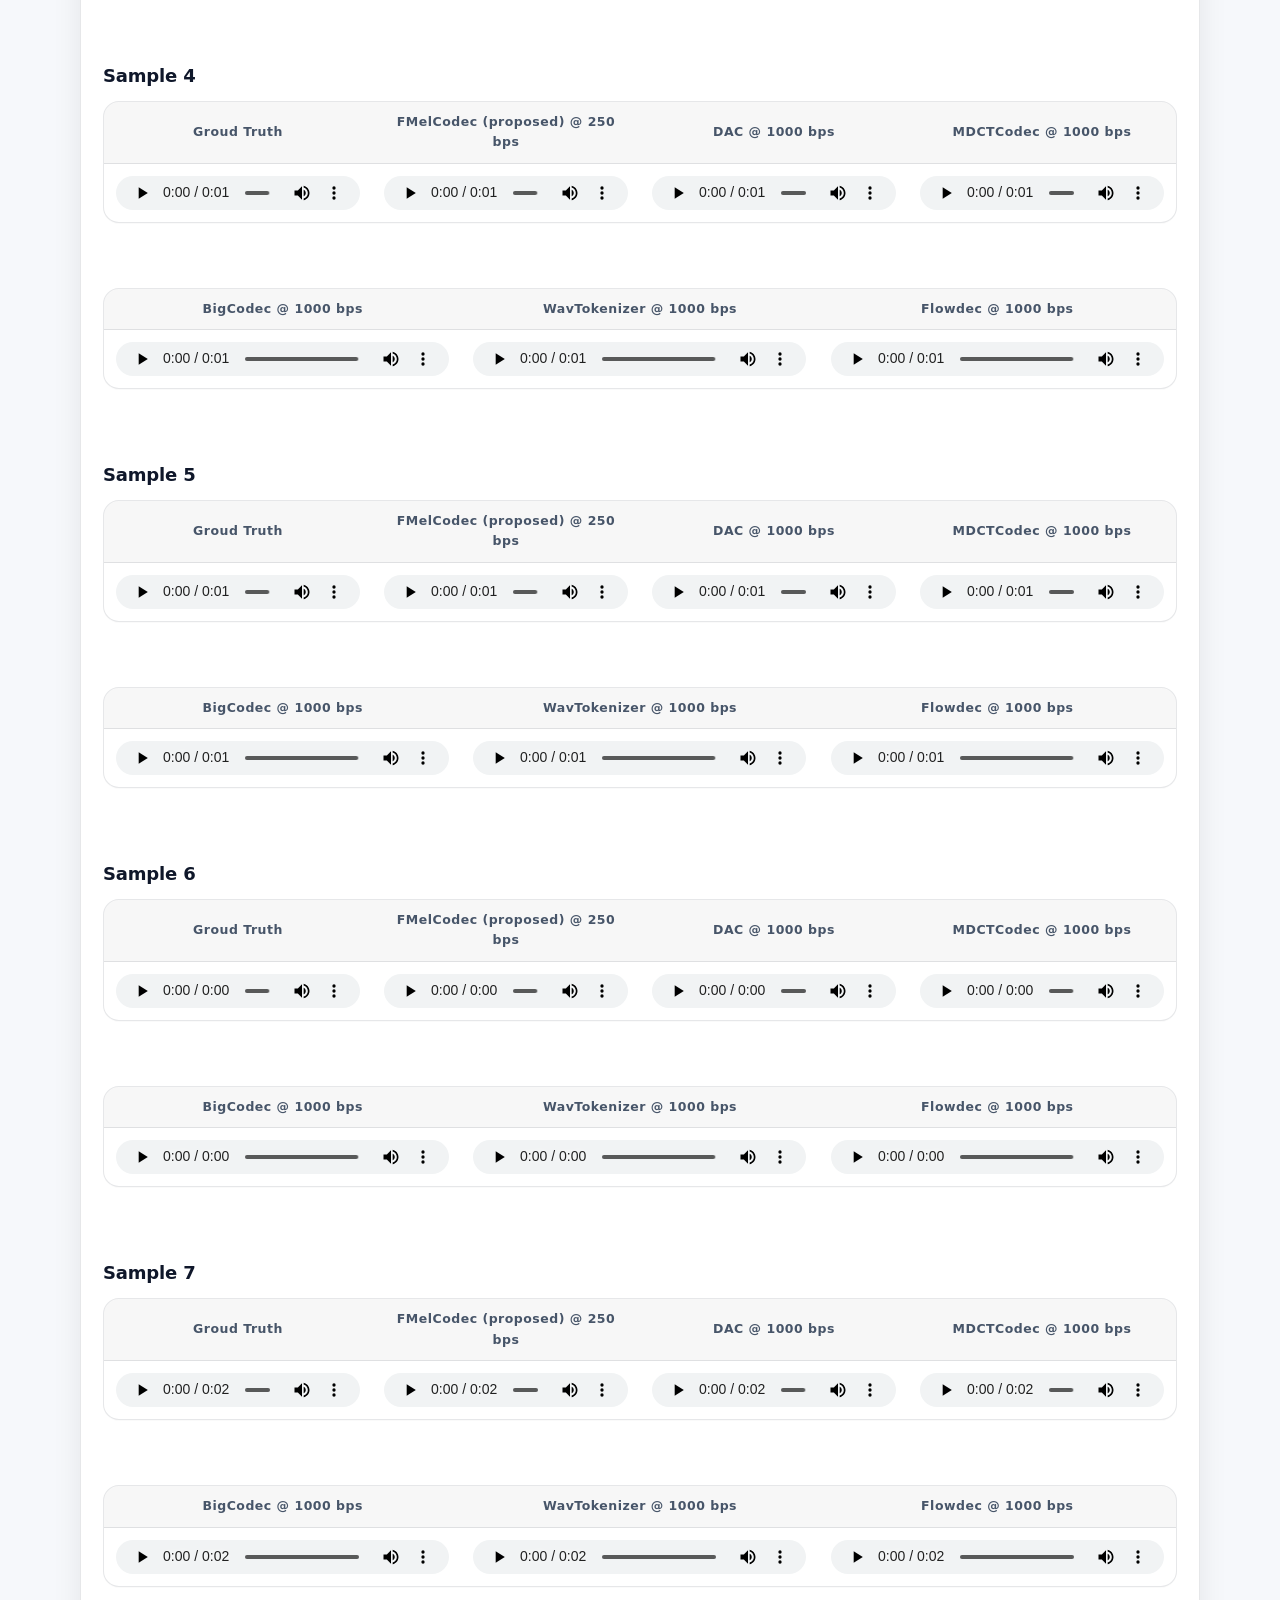
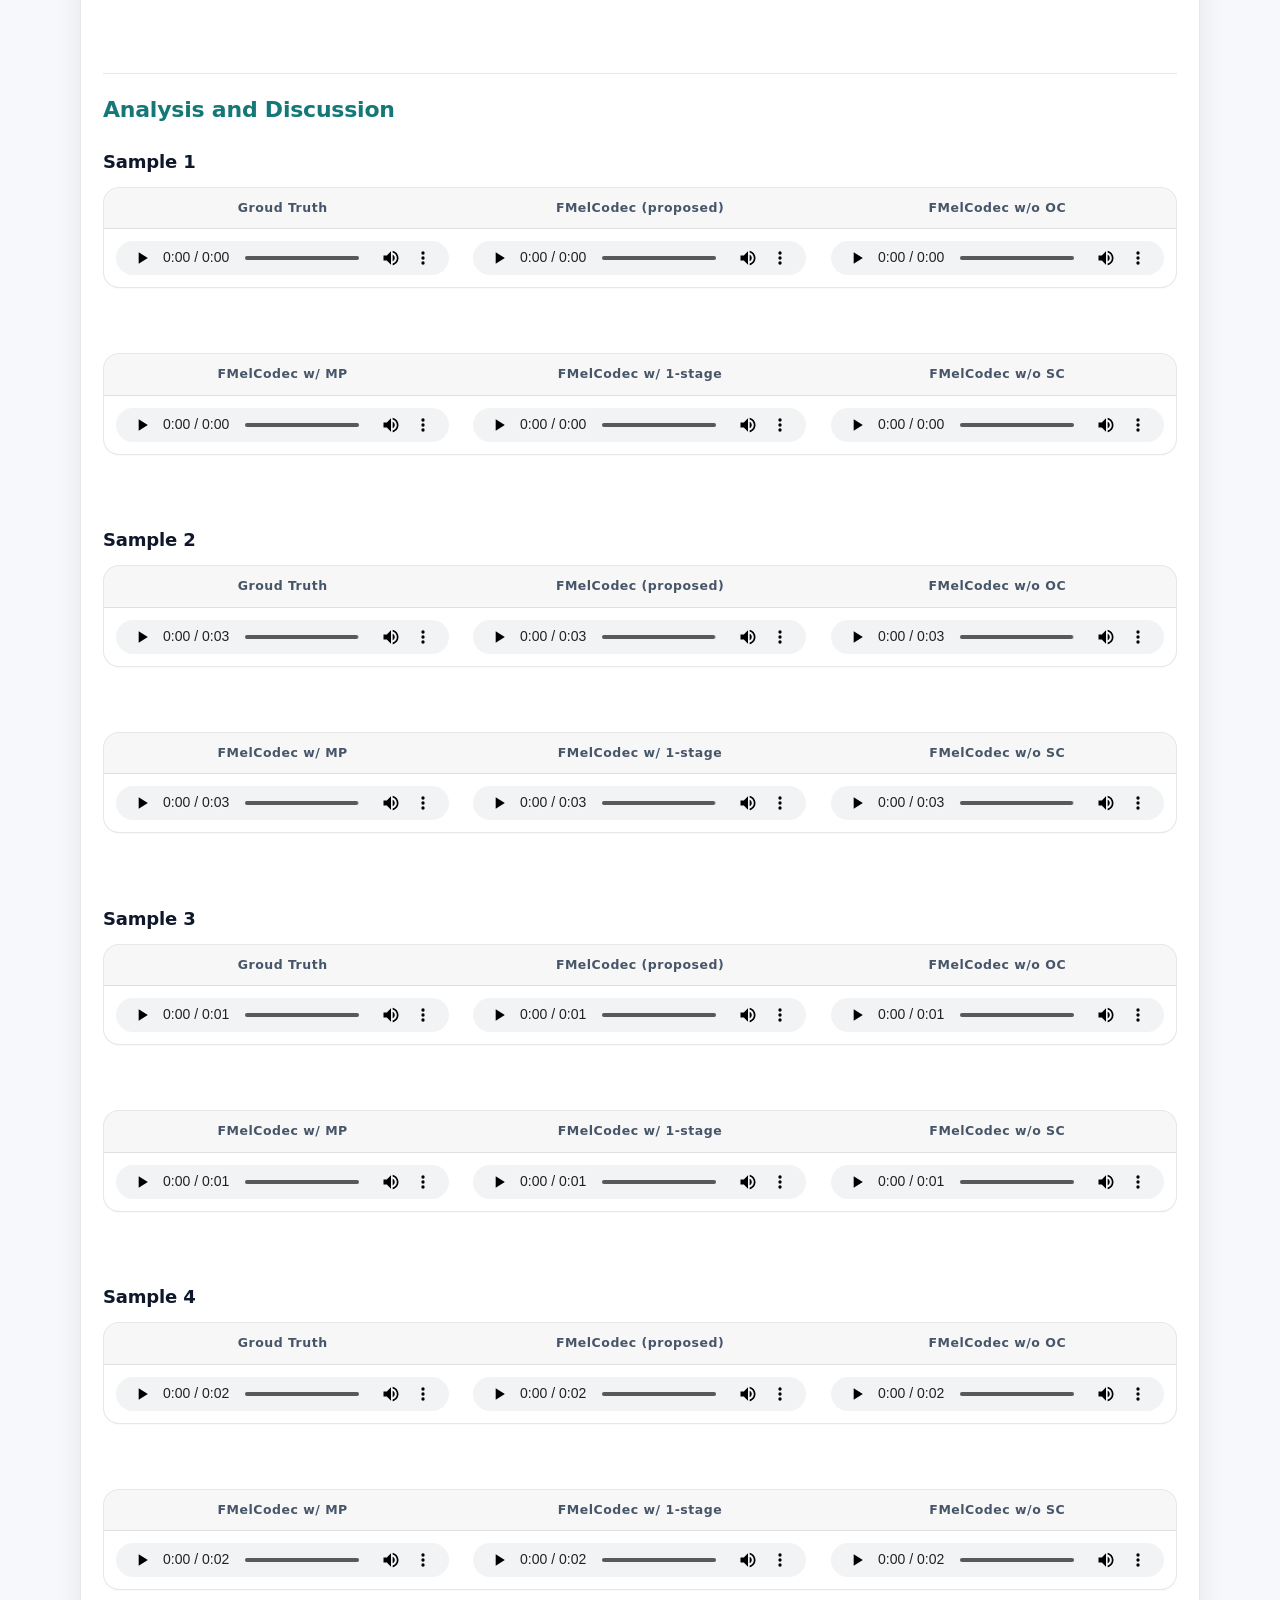
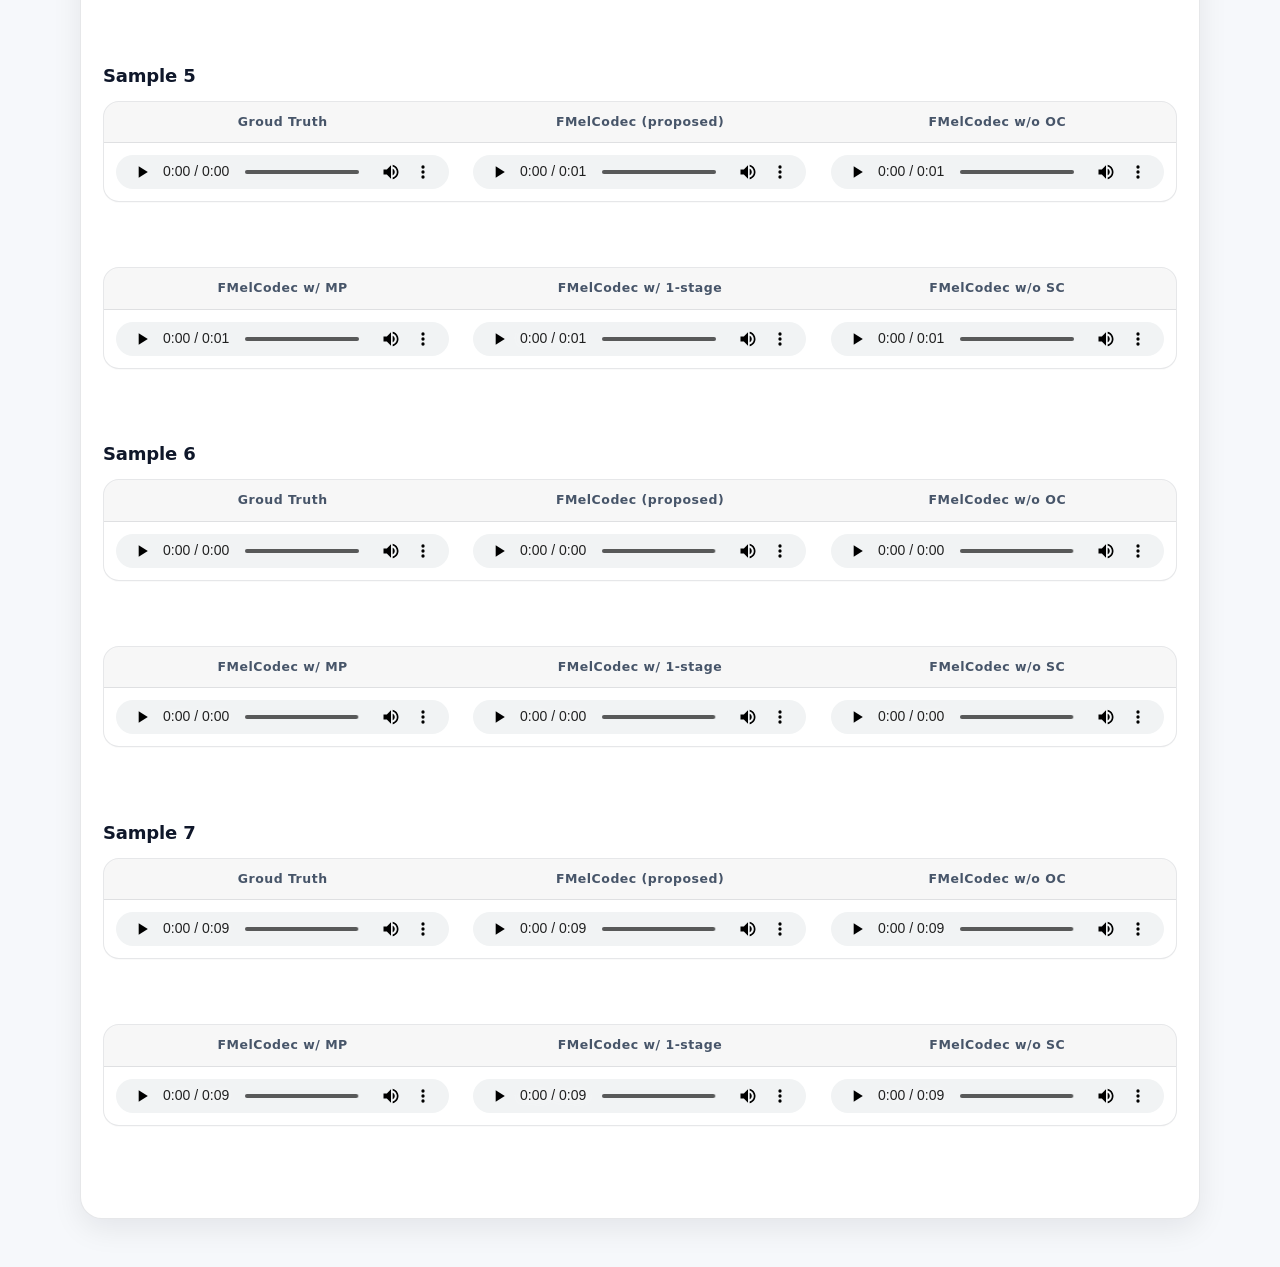
==== commit 3ed0b4a0: "Update index.html" ====
--- a/index.html
+++ b/index.html
@@ -37,16 +37,17 @@
 
 
 <h2 id="abstract">Abstract</h2>
-<p>Ultra-low-bitrate speech coding is crucial for bandwidth-constrained communication, 
-  yet preserving naturalness and speaker traits under extreme bit budgets remains difficult due to severe information loss and unstable quantization. To this end, 
-  we propose FMelCodec, an ultra-low-bitrate neural speech codec in the mel-spectrogram domain, formulated as a three-stage coding–refinement–reconstruction (CRR) framework: 
-  the coding stage compresses mel-spectrograms using a ConvNeXt v2 encoder–decoder with a single 1024-entry VQ codebook and an effective waveform-level compression factor of 640, 
-  achieving 250 bps at 16 kHz (and 750 bps at 48 kHz), while an online clustering strategy dynamically relocates underutilized codewords to mitigate codebook collapse in the single-codebook regime; 
-  the refinement stage employs a lightweight conditional flow matching (CFM) model to enhance the codec-degraded mel-spectrogram, 
-  and we further introduce a self-consistency training scheme for CFM to improve refinement quality under few-step inference; finally, 
-  the reconstruction stage uses a HiFi-GAN vocoder to synthesize waveforms from the refined mel-spectrogram. 
-  Experiments on LibriTTS-16k and VCTK-48k show that FMelCodec achieves better or comparable results to strong neural codec baselines under the same ultra-low-bitrate constraint, 
-  offering a favorable rate–quality–complexity trade-off. </p>
+<p>Ultra-low-bitrate speech coding is pivotal for bandwidth-constrained communication and deep compression, 
+   yet maintaining naturalness and speaker identity at such extreme bit budgets remains challenging due to pronounced information loss and quantization instability.
+To this end, we propose FMelCodec, an ultra-low-bitrate neural speech codec in the mel-spectrogram domain, cast as a three-stage coding–refinement–reconstruction 
+   (CRR) framework that can operate at as low as 250 bps. In the CRR framework, the front-end mel-spectrogram coding stage employs a highly aggressive 640$×\times$  compression/decompression 
+   encoder–decoder structure with a single 1024-entry VQ codebook, coupled with an online clustering strategy that reassigns underused codewords to prevent codebook 
+   collapse and preserve codebook diversity. The subsequent conditional flow matching (CFM)-based mel-spectrogram refinement stage leverages a lightweight velocity-field estimator and CFM-based solver 
+   to refine the codec-degraded mel-spectrogram produced by the preceding decoder, and adopts a self-consistency training scheme that supports fewer iterative inference steps 
+   for the purpose of reducing computational overhead.
+Finally, the vocoding-driven waveform reconstruction stage employs a HiFi-GAN vocoder to faithfully reconstruct waveform from the refined mel-spectrogram.
+Experiments conducted on two datasets spanning two sampling rates show that, under ultra-low-bitrate constraints of 250 bps for 16 kHz and 750 bps for 48 kHz, both 
+   objective and subjective evaluations consistently demonstrate that FMelCodec achieves higher speech reconstruction quality and speaker similarity, while incurring lower computational and model complexity.</p>
 
 <h2><p class="toc_title">Contents</p></h2>
 <div id="toc_container">
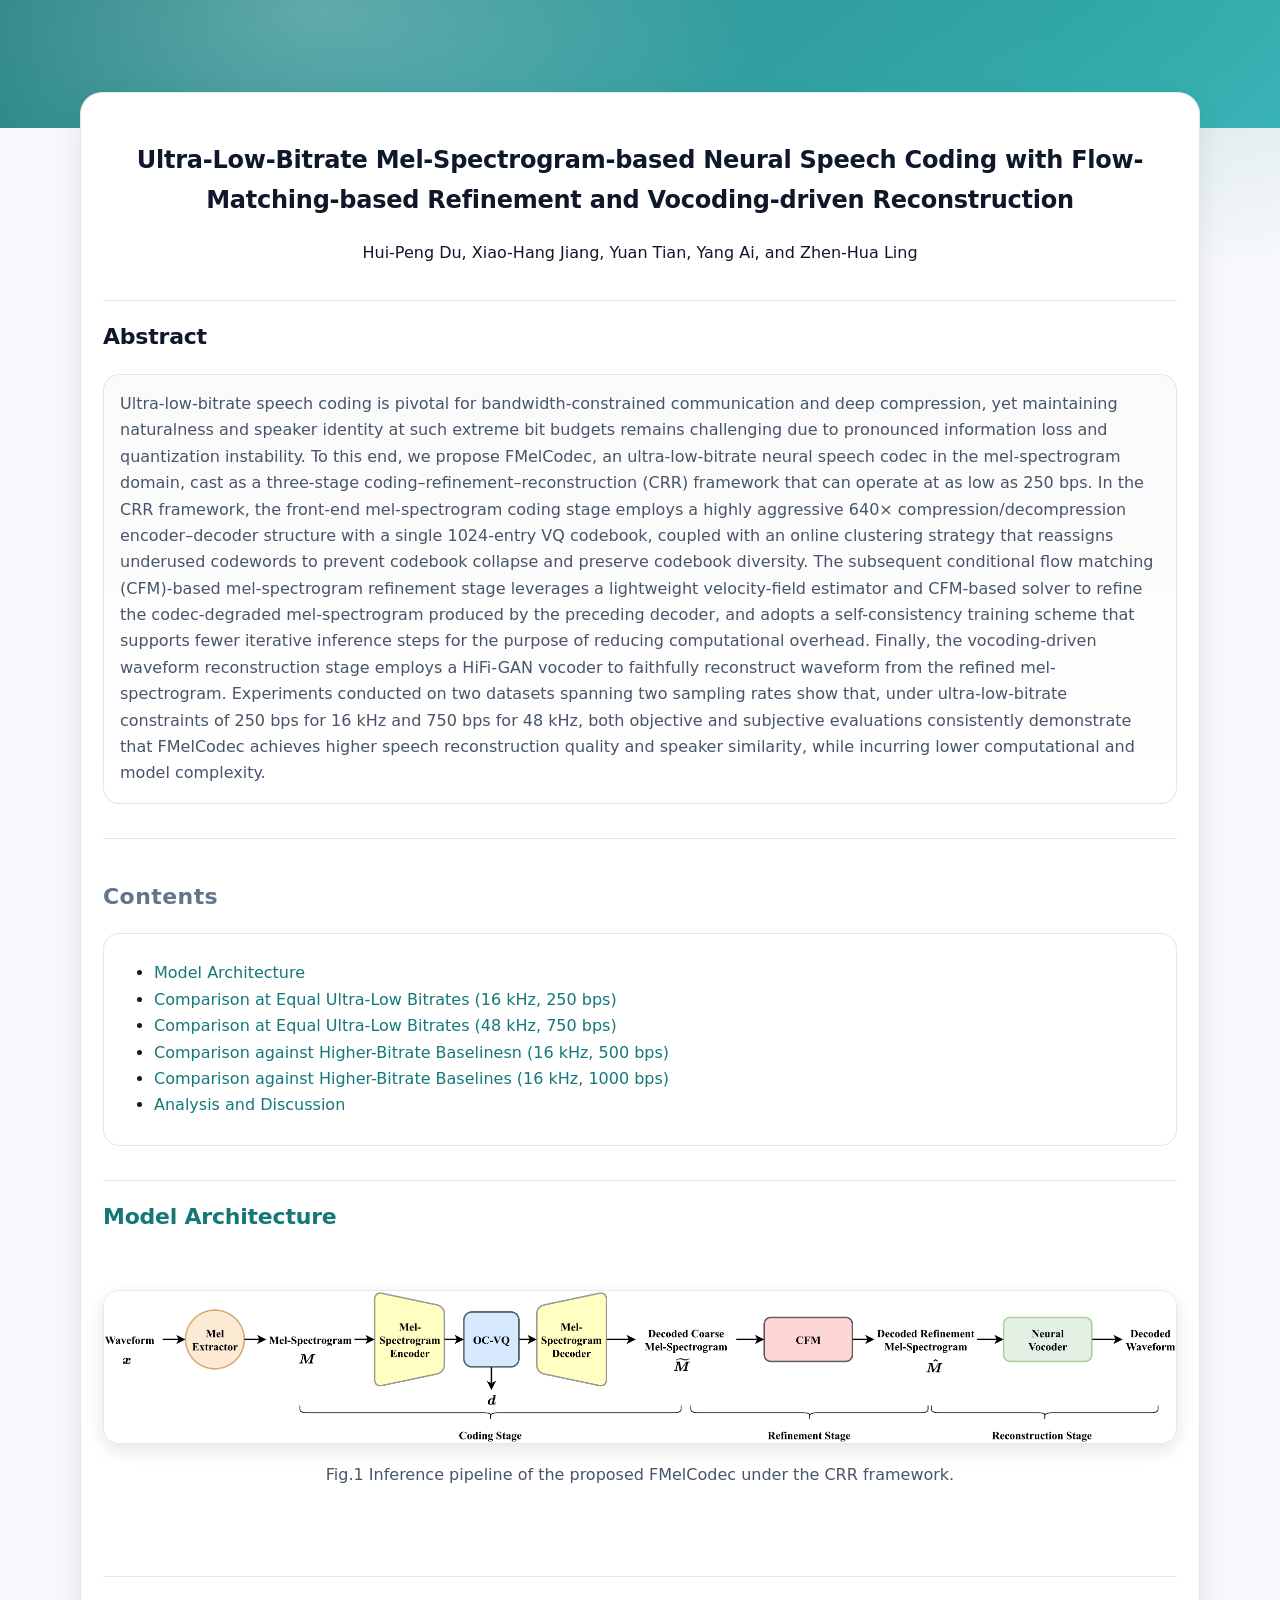
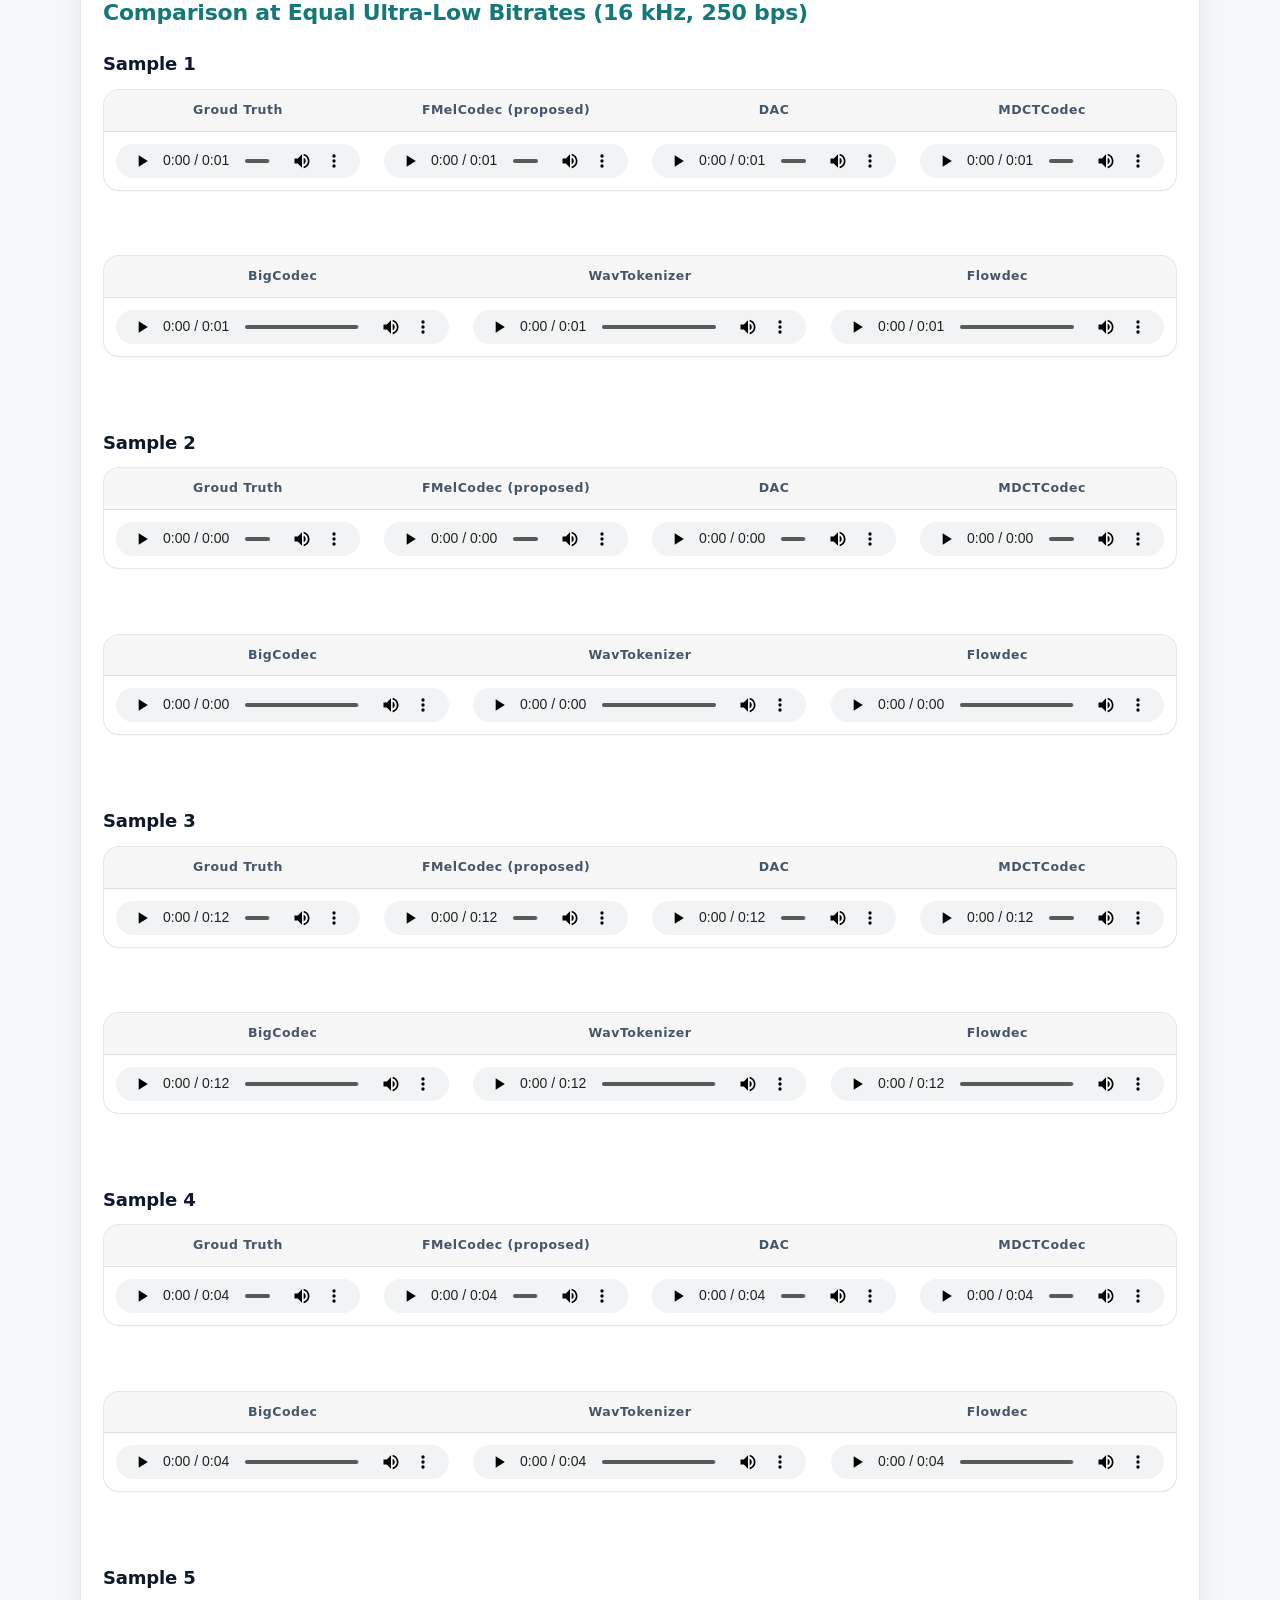
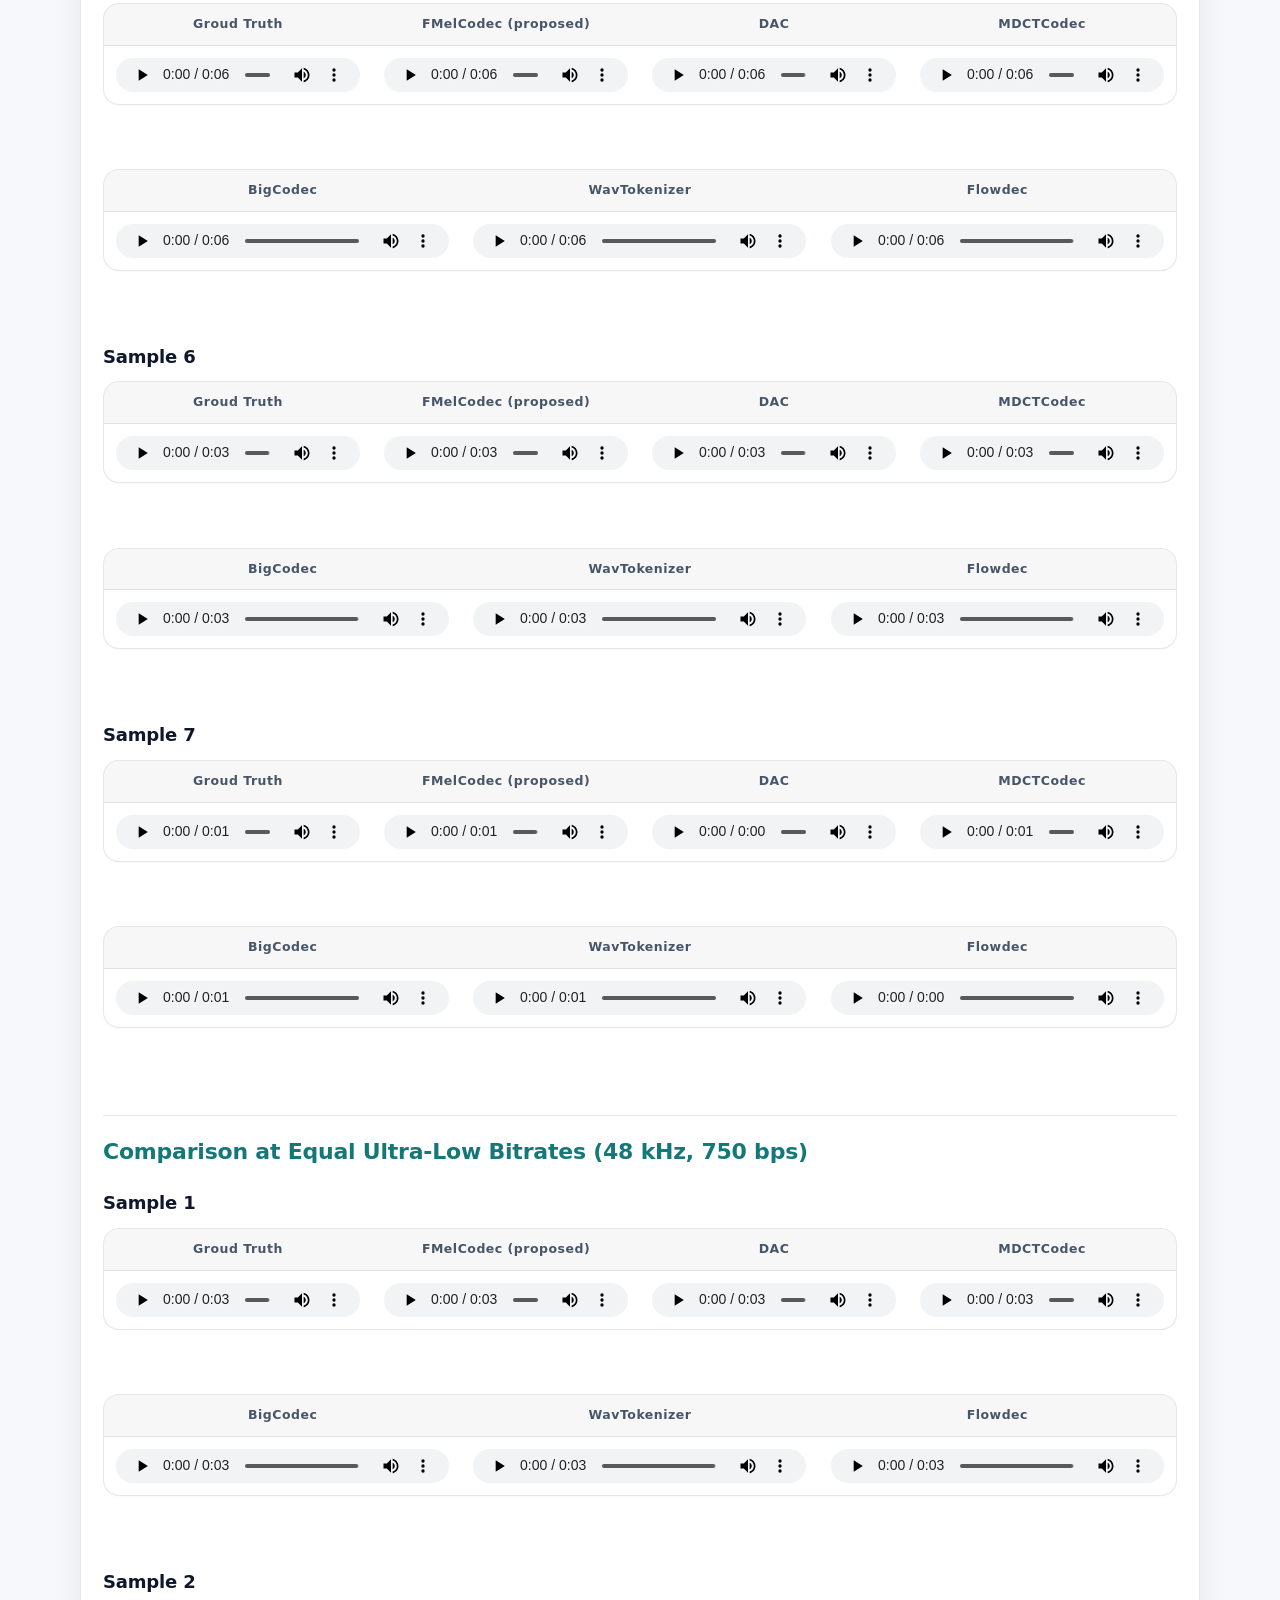
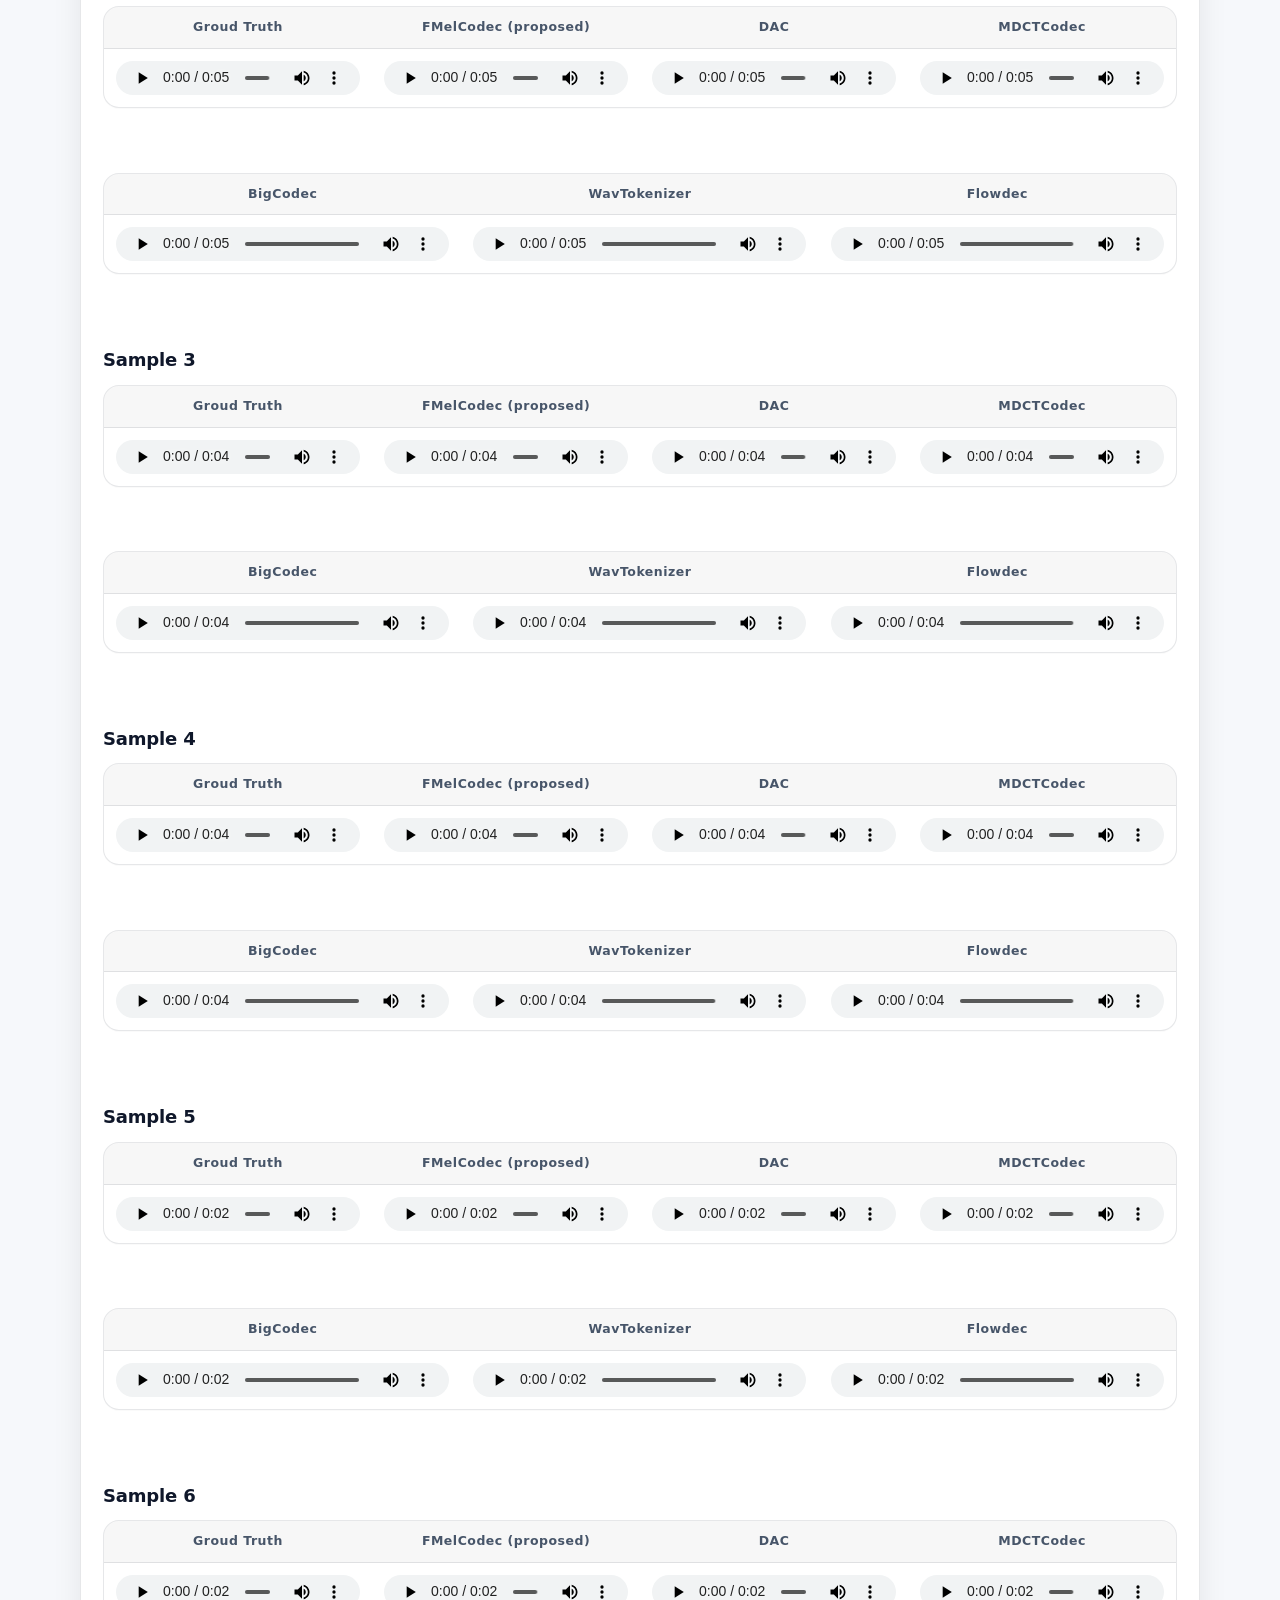
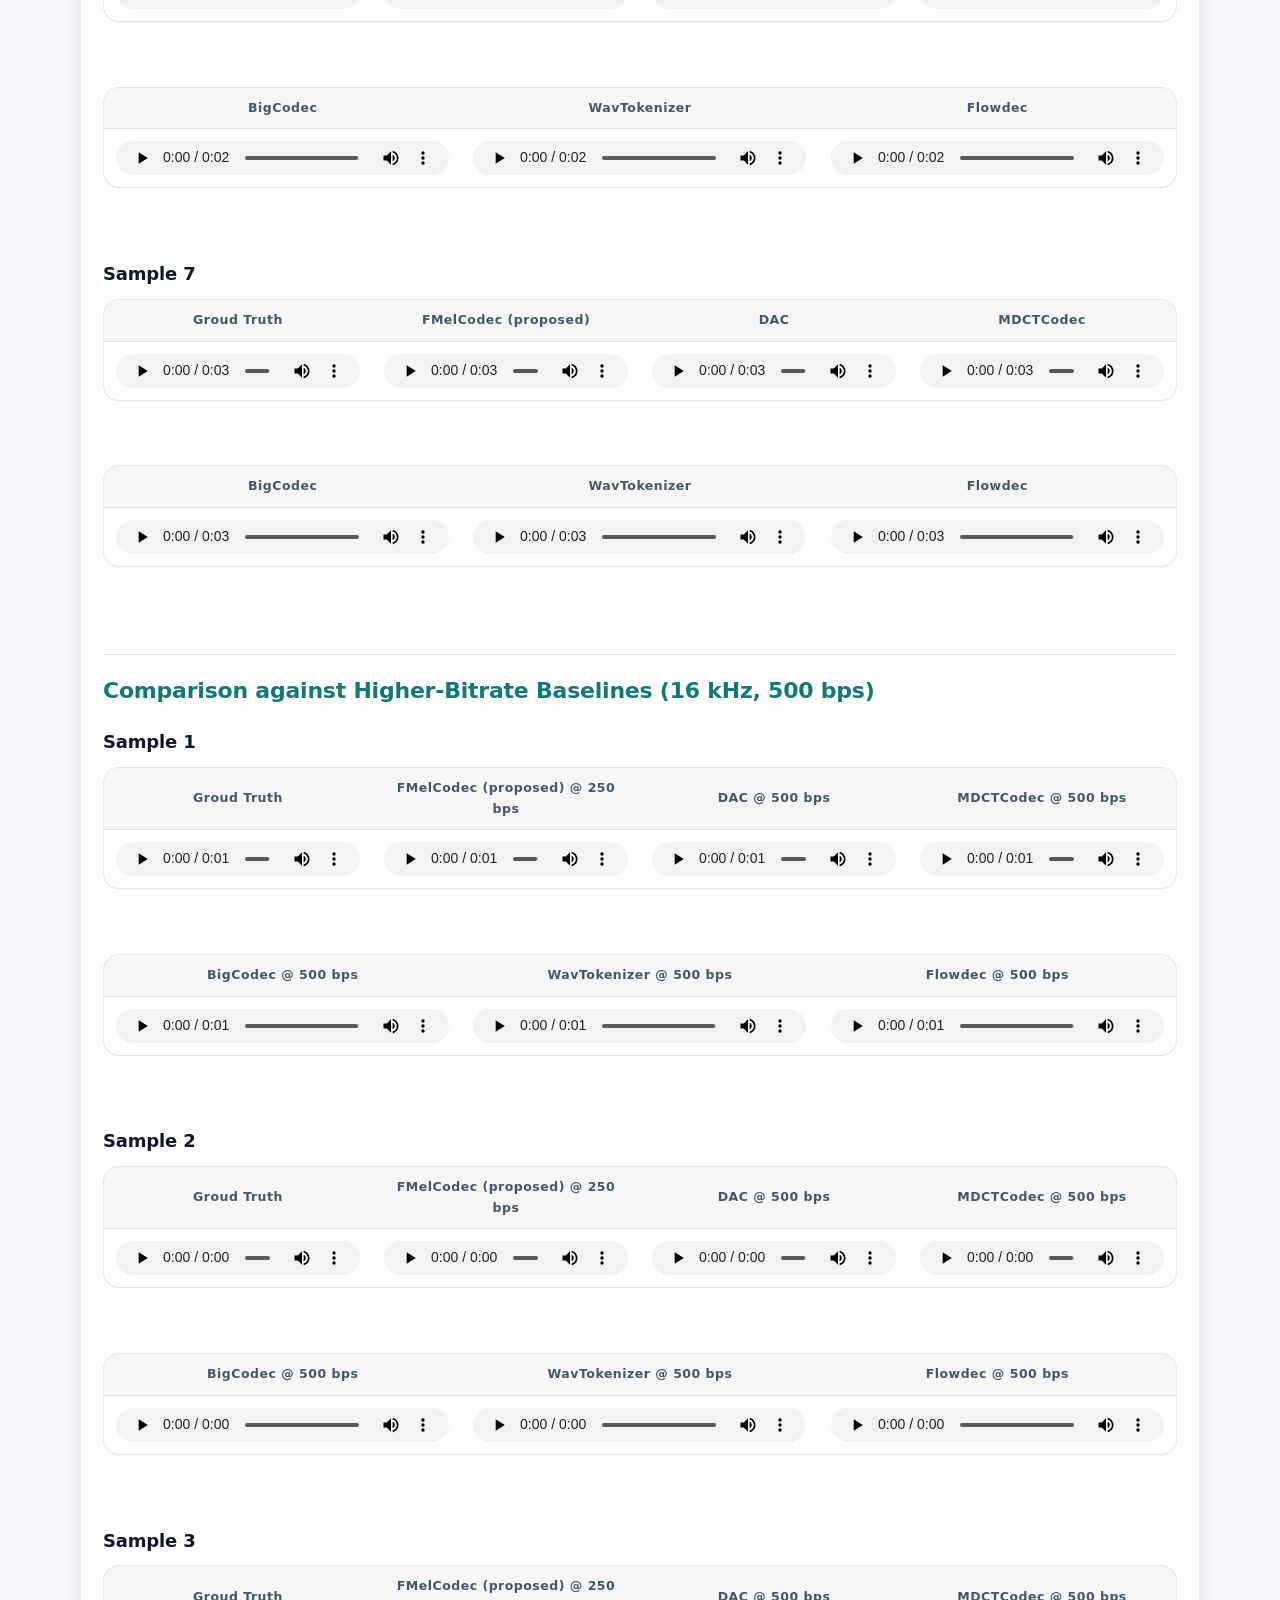
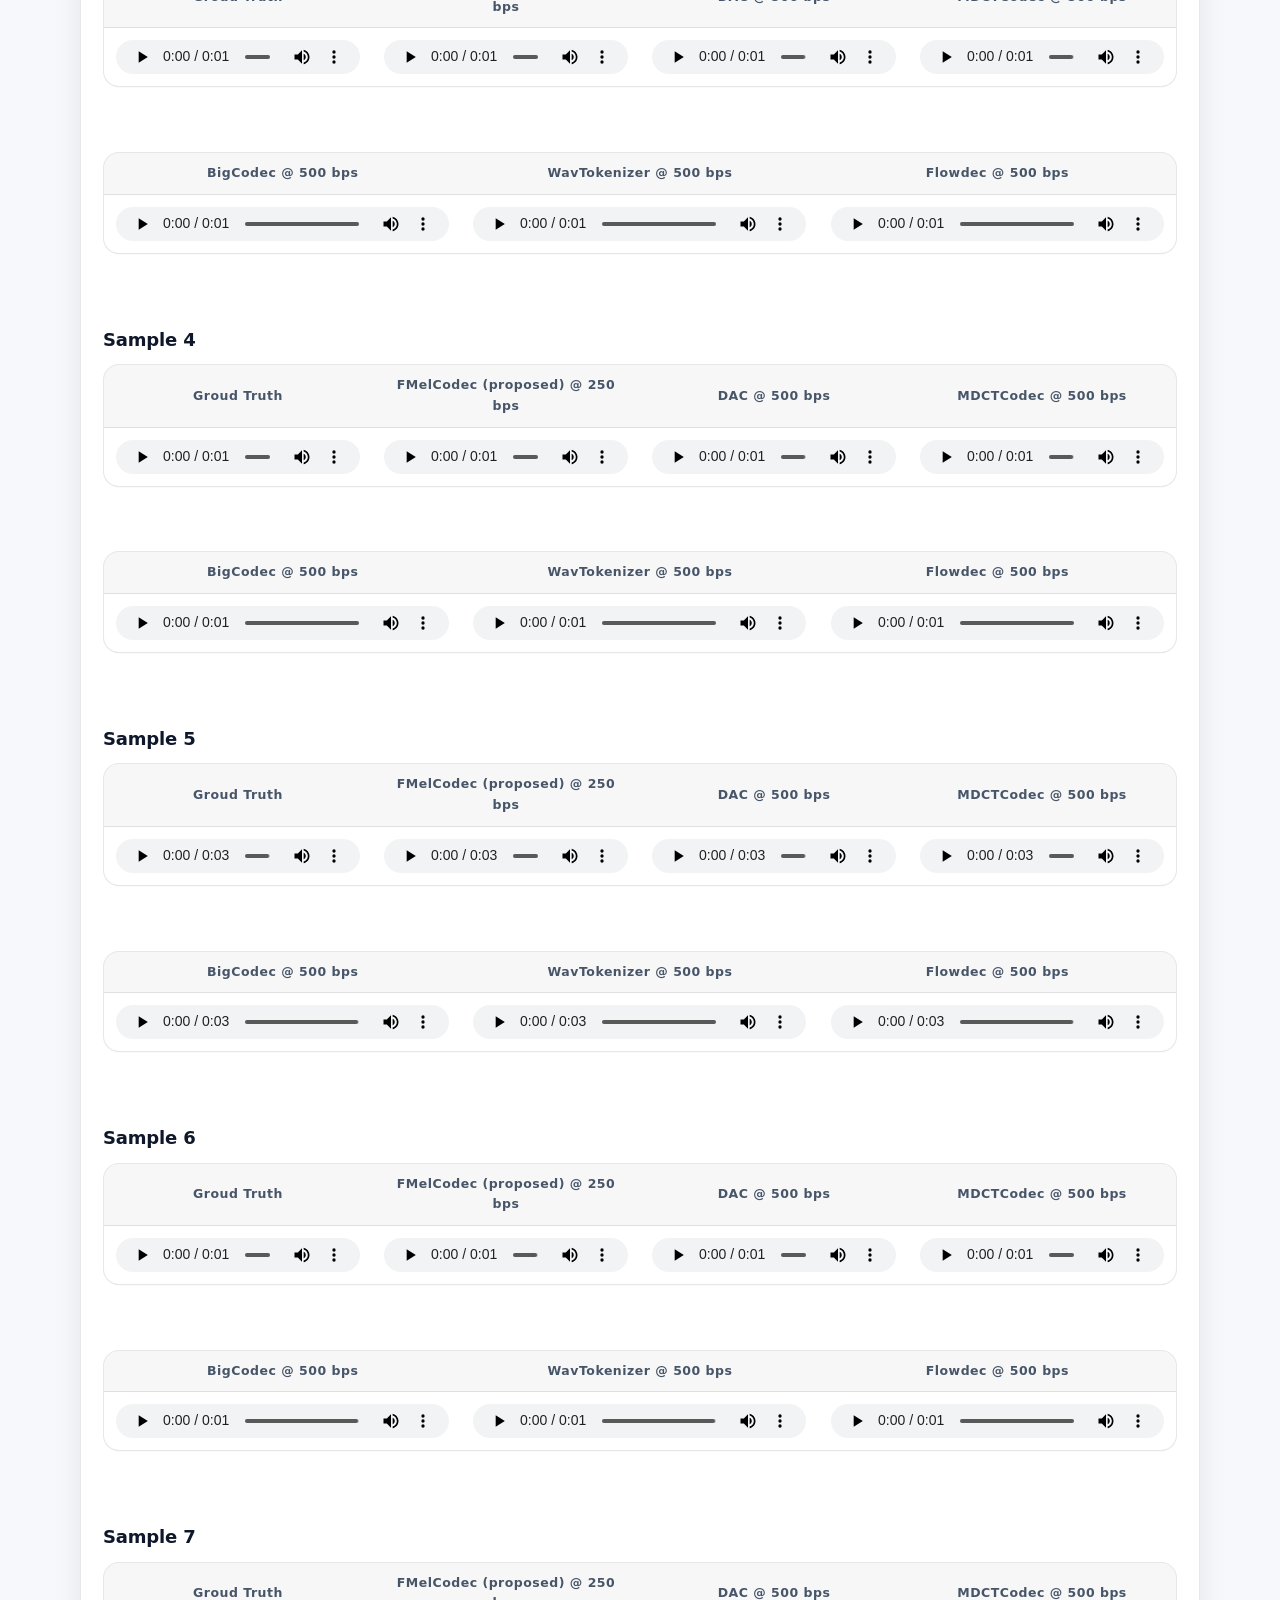
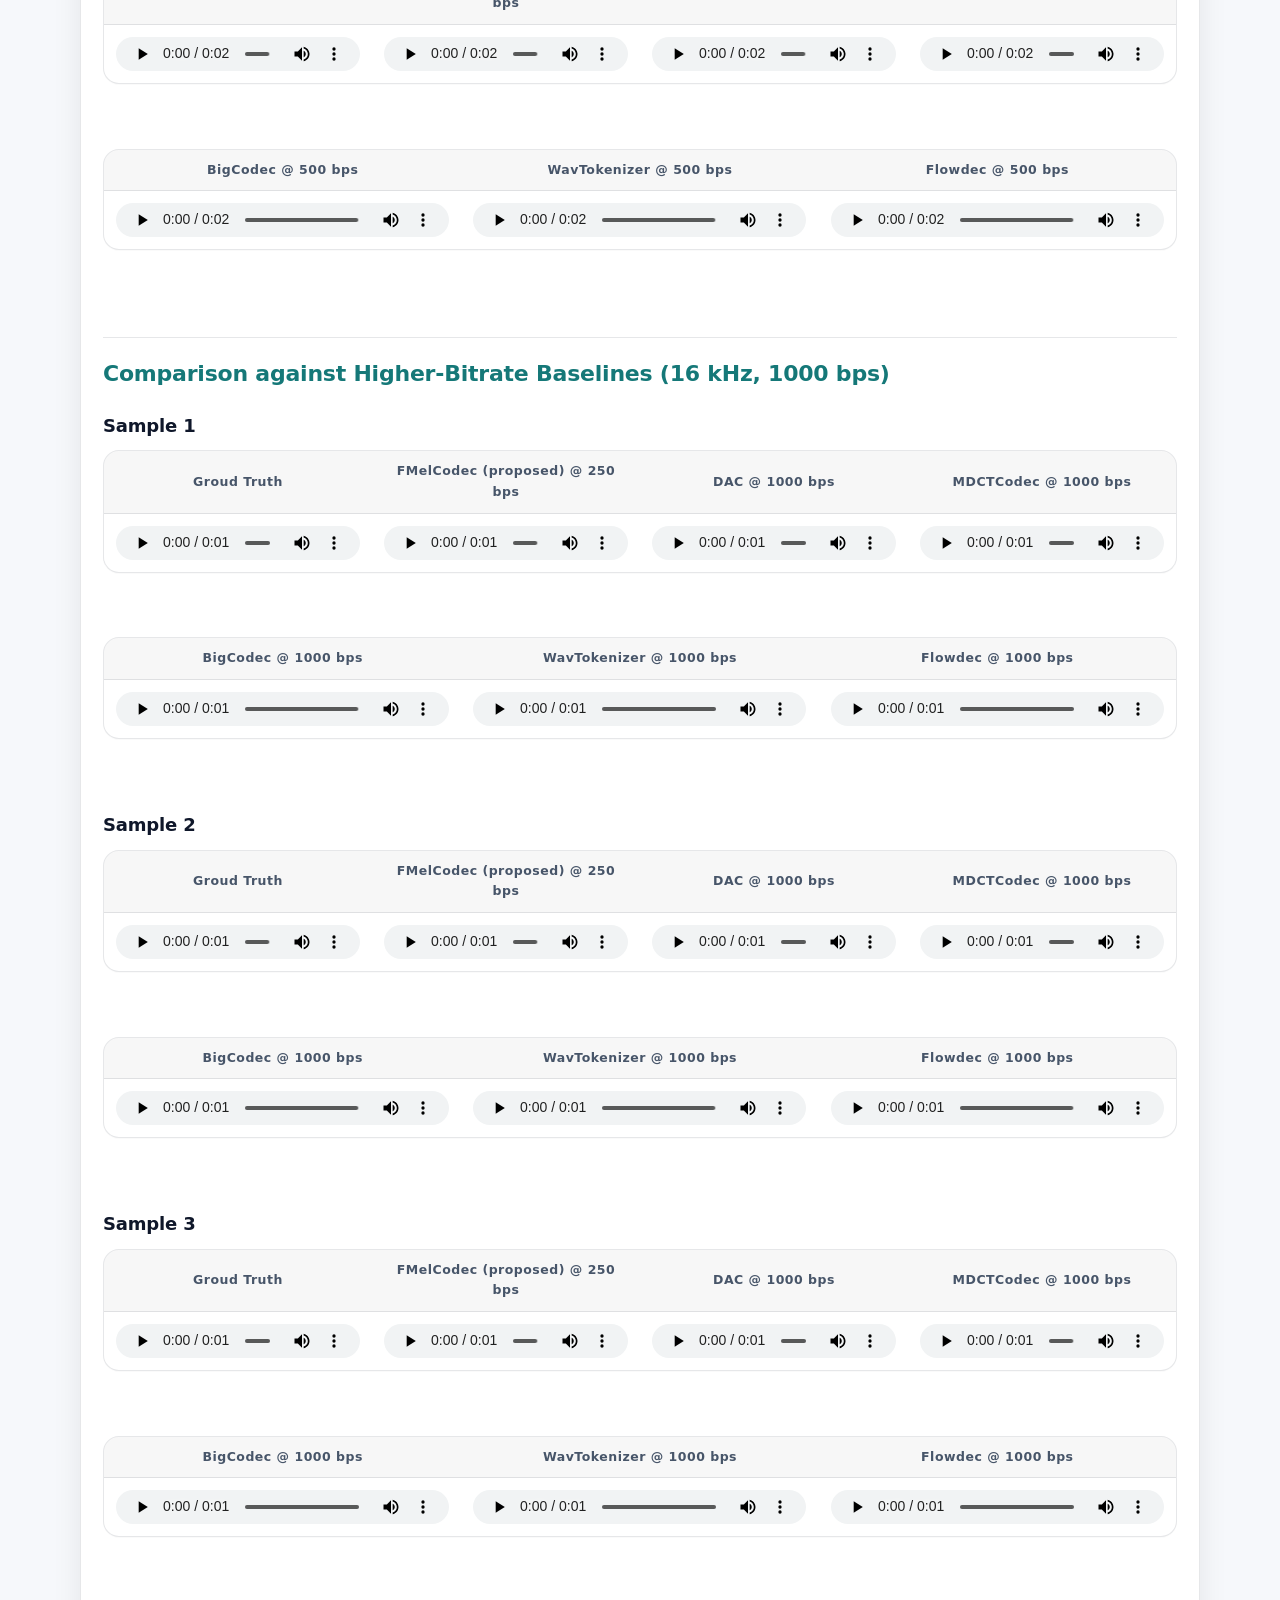
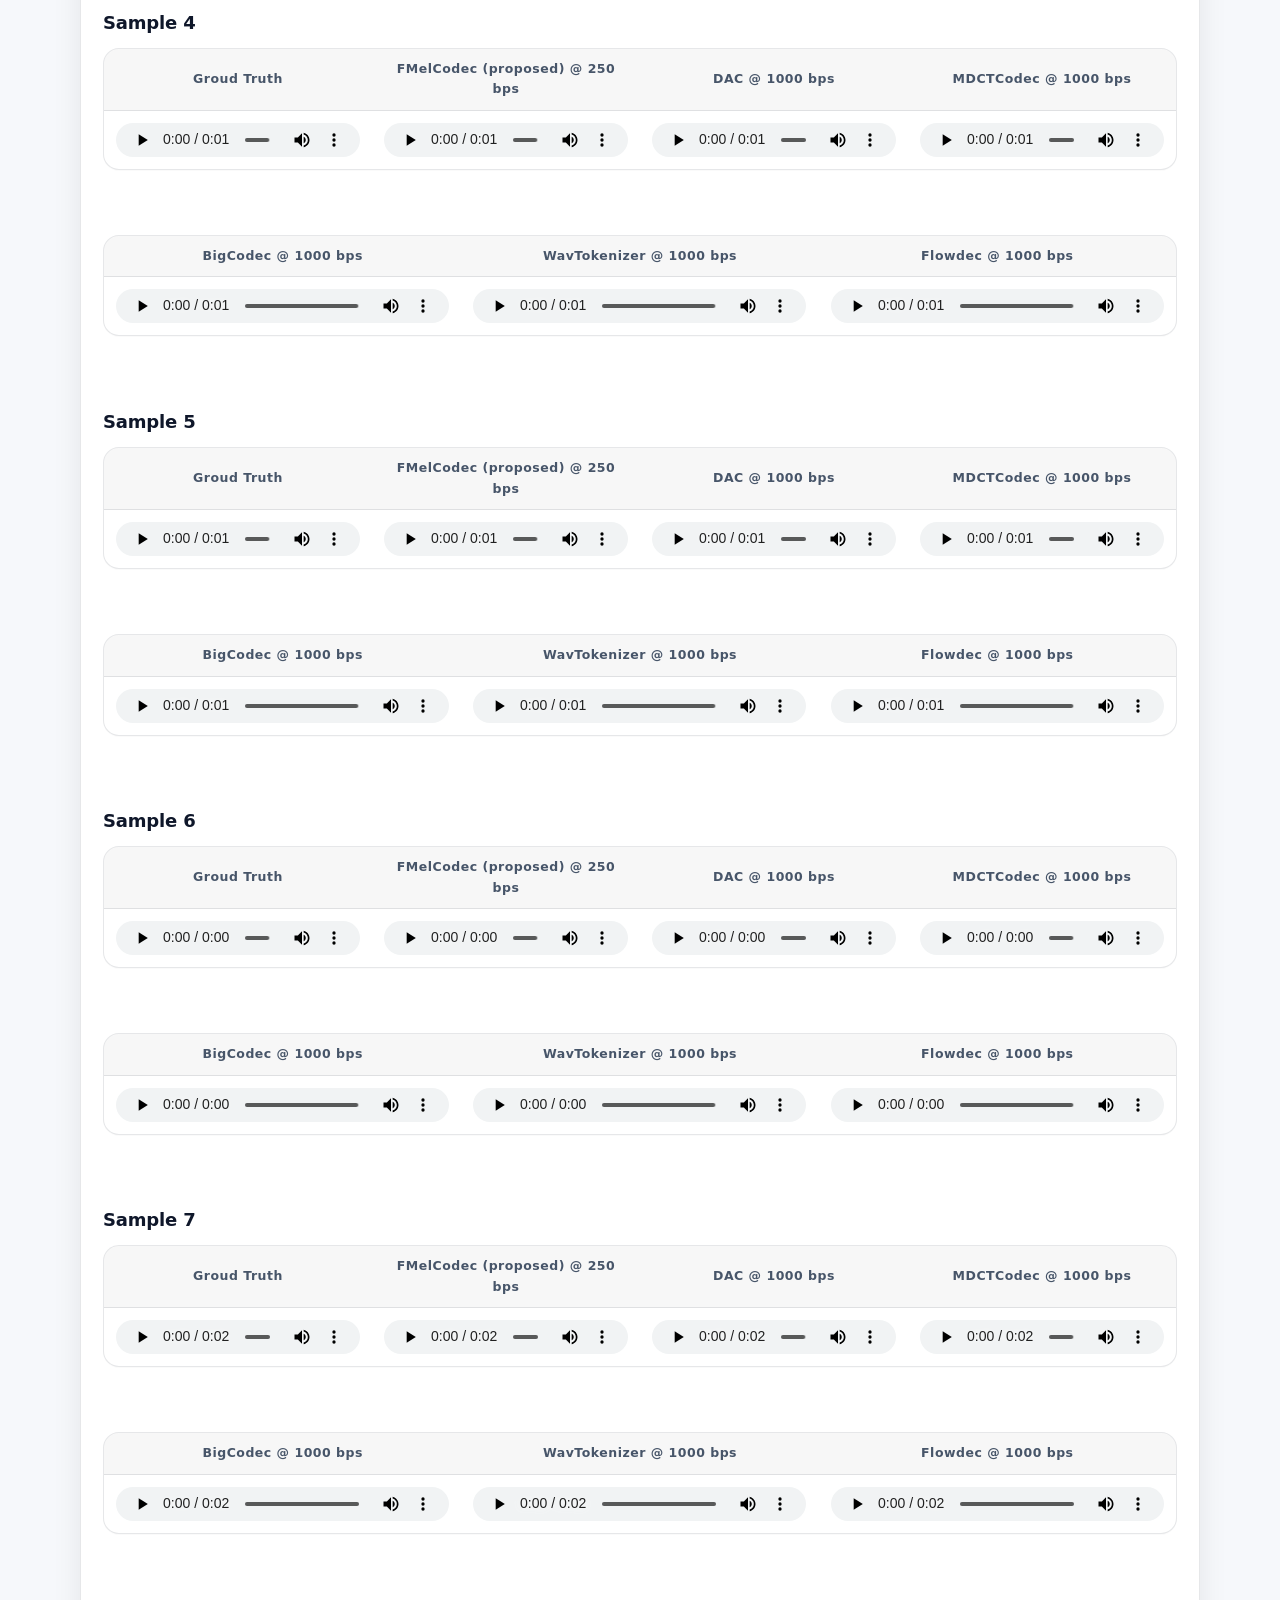
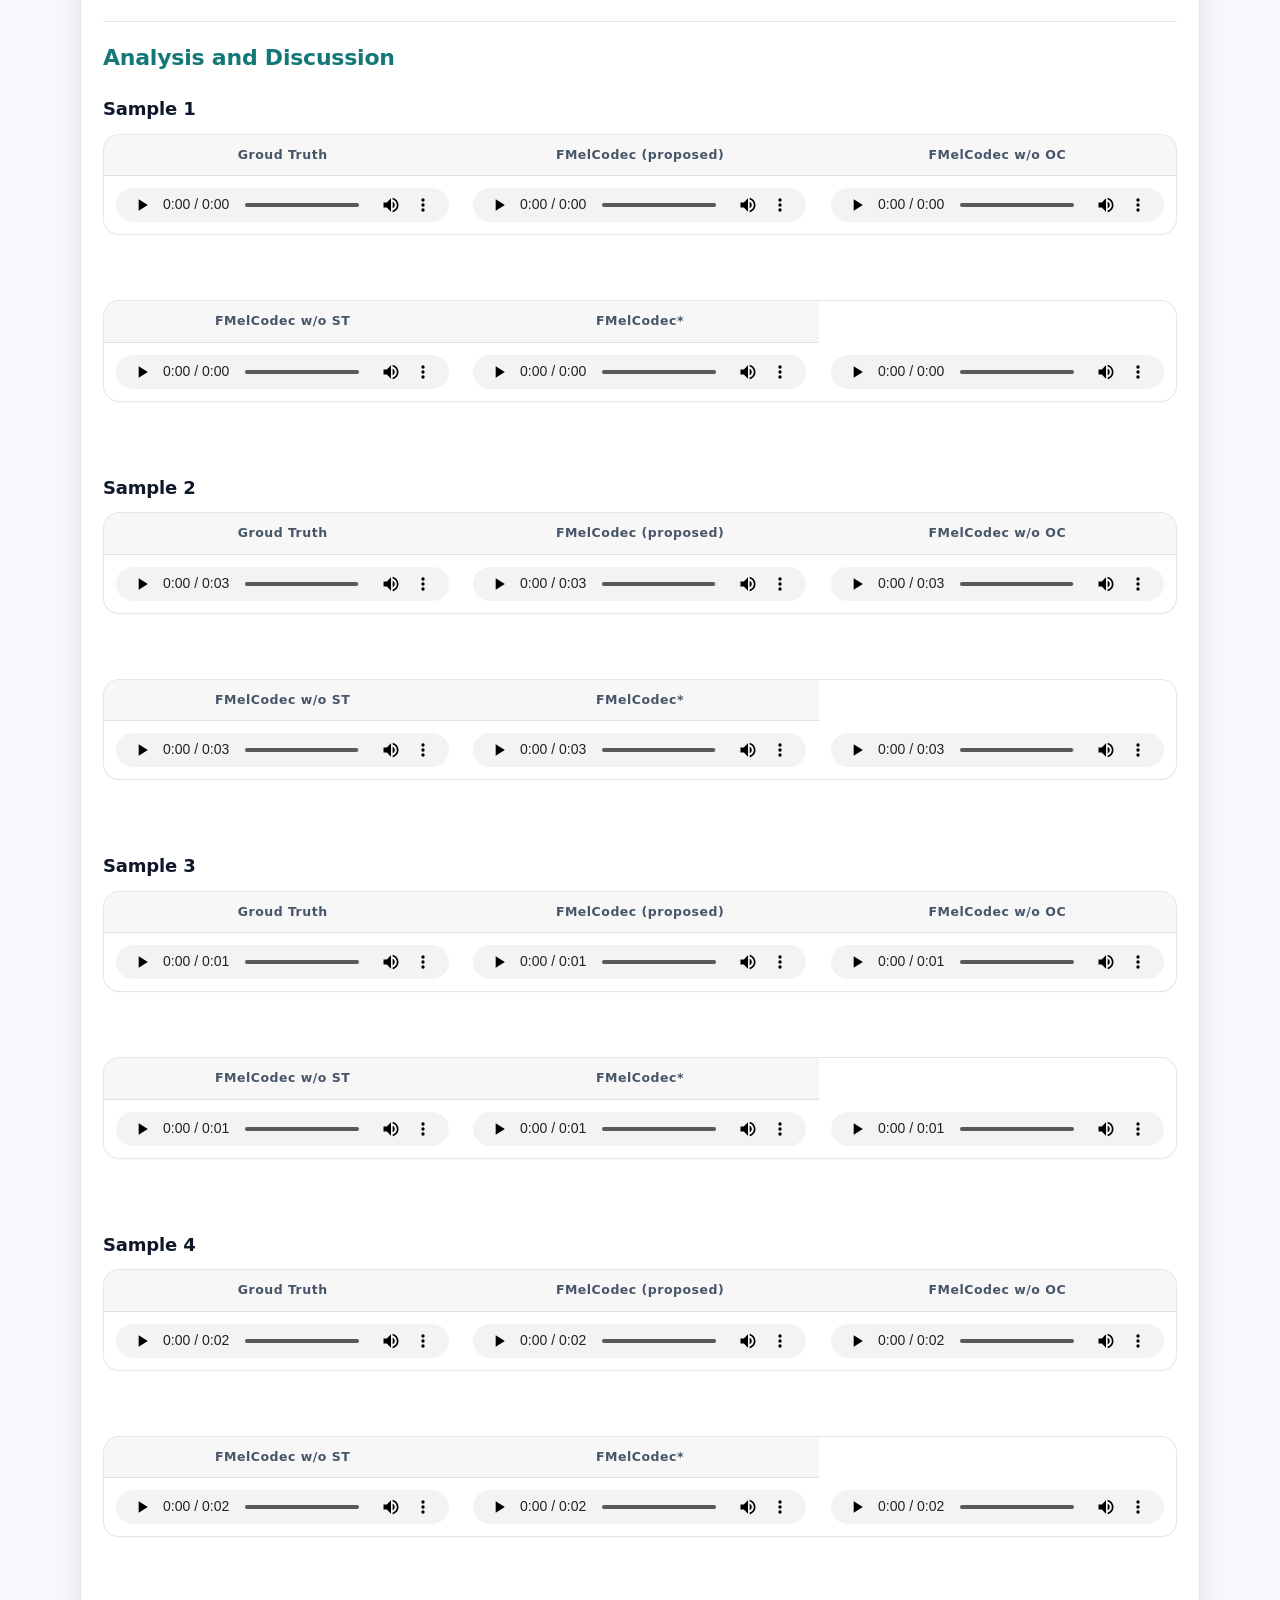
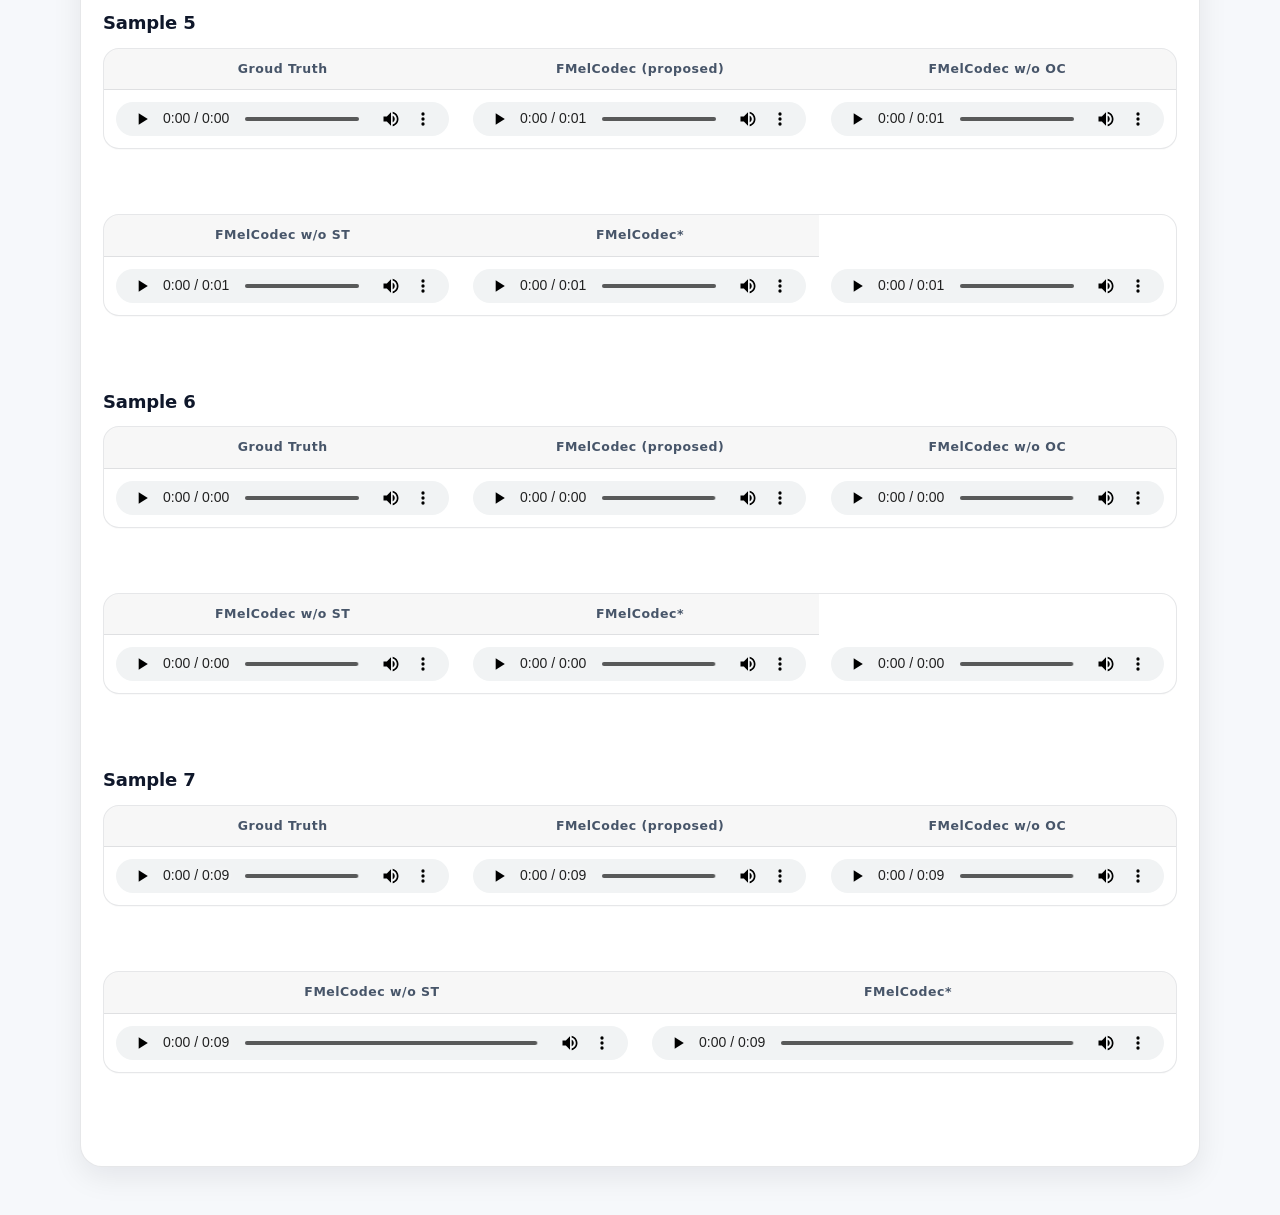
==== commit 805ceb68: "Update index.html" ====
--- a/index.html
+++ b/index.html
@@ -40,7 +40,7 @@
 <p>Ultra-low-bitrate speech coding is pivotal for bandwidth-constrained communication and deep compression, 
    yet maintaining naturalness and speaker identity at such extreme bit budgets remains challenging due to pronounced information loss and quantization instability.
 To this end, we propose FMelCodec, an ultra-low-bitrate neural speech codec in the mel-spectrogram domain, cast as a three-stage coding–refinement–reconstruction 
-   (CRR) framework that can operate at as low as 250 bps. In the CRR framework, the front-end mel-spectrogram coding stage employs a highly aggressive 640$×\times$  compression/decompression 
+   (CRR) framework that can operate at as low as 250 bps. In the CRR framework, the front-end mel-spectrogram coding stage employs a highly aggressive 640×  compression/decompression 
    encoder–decoder structure with a single 1024-entry VQ codebook, coupled with an online clustering strategy that reassigns underused codewords to prevent codebook 
    collapse and preserve codebook diversity. The subsequent conditional flow matching (CFM)-based mel-spectrogram refinement stage leverages a lightweight velocity-field estimator and CFM-based solver 
    to refine the codec-degraded mel-spectrogram produced by the preceding decoder, and adopts a self-consistency training scheme that supports fewer iterative inference steps 
@@ -53,10 +53,10 @@
 <div id="toc_container">
 <ul>
   <li><a href="#1">Model Architecture</a></li>
-  <li><a href="#2">Comparison at ultra–low bitrates (16 kHz, 250 bps)</a></li>
-  <li><a href="#3">Comparison at ultra–low bitrates (48 kHz, 750 bps)</a></li>
-  <li><a href="#4">Bitrate-Saving Evaluation (16 kHz, 500 bps)</a></li>
-  <li><a href="#5">Bitrate-Saving Evaluation (16 kHz, 1000 bps)</a></li>
+  <li><a href="#2">Comparison at Equal Ultra-Low Bitrates (16 kHz, 250 bps)</a></li>
+  <li><a href="#3">Comparison at Equal Ultra-Low Bitrates (48 kHz, 750 bps)</a></li>
+  <li><a href="#4">Comparison against Higher-Bitrate Baselinesn (16 kHz, 500 bps)</a></li>
+  <li><a href="#5">Comparison against Higher-Bitrate Baselines (16 kHz, 1000 bps)</a></li>
   <li><a href="#6">Analysis and Discussion</a></li>
 </ul>
 </div>
@@ -71,8 +71,7 @@
   <figcaption style="text-align:center;">
     </font>
     <font size=3>
-      Fig.1 Inference pipeline of FMelCodec under the CRR framework.The coding module compresses the input mel-spectrogram into a discrete representation and produces a 
-      decoded coarse mel-spectrogram M̃. Conditioned on M̃, the CFM-based refinement module generates a decoded refined mel-spectrogram M̂. Finally, a neural vocoder converts M̂ into the decoded waveform x̂.
+      Fig.1 Inference pipeline of the proposed FMelCodec under the CRR framework.
     </font>
   </figcaption><br><br>
   </p>
@@ -80,7 +79,7 @@
 
 
 
-<a name="2"><h2>Comparison at ultra–low bitrates (16 kHz, 250 bps)</h2></a>
+<a name="2"><h2>Comparison at Equal Ultra-Low Bitrates (16 kHz, 250 bps)</h2></a>
 
 <p>
 </p>
@@ -343,7 +342,7 @@
 </table>
 <br>
 <br>
-<a name="3"><h2>Comparison at ultra–low bitrates (48 kHz, 750 bps)</h2></a>
+<a name="3"><h2>Comparison at Equal Ultra-Low Bitrates (48 kHz, 750 bps)</h2></a>
 <h3>Sample 1</h3>
 <table>
   <thead>
@@ -603,7 +602,7 @@
 </table>
 <br>
 <br>
-<a name="4"><h2>Bitrate-Saving Evaluation (16 kHz, 500 bps)</h2></a>
+<a name="4"><h2>Comparison against Higher-Bitrate Baselines (16 kHz, 500 bps)</h2></a>
 <h3>Sample 1</h3>
 <table>
   <thead>
@@ -863,7 +862,7 @@
 </table>
 <br>
 <br>
-<a name="5"><h2>Bitrate-Saving Evaluation (16 kHz, 1000 bps)</h2></a>
+<a name="5"><h2>Comparison against Higher-Bitrate Baselines (16 kHz, 1000 bps)</h2></a>
 <h3>Sample 1</h3>
 <table>
   <thead>
@@ -1145,9 +1144,9 @@
 <table>
   <thead>
     <tr>
-      <th style="text-align: center"><strong>FMelCodec w/ MP</strong></th>
-      <th style="text-align: center"><strong>FMelCodec w/ 1-stage</strong></th>
-      <th style="text-align: center"><strong>FMelCodec w/o SC</strong></th>
+      
+      <th style="text-align: center"><strong>FMelCodec w/o ST</strong></th>
+      <th style="text-align: center"><strong>FMelCodec*</strong></th>
     </tr>
   </thead>
   <tbody>
@@ -1181,9 +1180,9 @@
 <table>
   <thead>
     <tr>
-      <th style="text-align: center"><strong>FMelCodec w/ MP</strong></th>
-      <th style="text-align: center"><strong>FMelCodec w/ 1-stage</strong></th>
-      <th style="text-align: center"><strong>FMelCodec w/o SC</strong></th>
+      
+      <th style="text-align: center"><strong>FMelCodec w/o ST</strong></th>
+      <th style="text-align: center"><strong>FMelCodec*</strong></th>
     </tr>
   </thead>
   <tbody>
@@ -1216,9 +1215,9 @@
 <table>
   <thead>
     <tr>
-      <th style="text-align: center"><strong>FMelCodec w/ MP</strong></th>
-      <th style="text-align: center"><strong>FMelCodec w/ 1-stage</strong></th>
-      <th style="text-align: center"><strong>FMelCodec w/o SC</strong></th>
+      
+      <th style="text-align: center"><strong>FMelCodec w/o ST</strong></th>
+      <th style="text-align: center"><strong>FMelCodec*</strong></th>
     </tr>
   </thead>
   <tbody>
@@ -1251,9 +1250,9 @@
 <table>
   <thead>
     <tr>
-      <th style="text-align: center"><strong>FMelCodec w/ MP</strong></th>
-      <th style="text-align: center"><strong>FMelCodec w/ 1-stage</strong></th>
-      <th style="text-align: center"><strong>FMelCodec w/o SC</strong></th>
+      
+      <th style="text-align: center"><strong>FMelCodec w/o ST</strong></th>
+      <th style="text-align: center"><strong>FMelCodec*</strong></th>
     </tr>
   </thead>
   <tbody>
@@ -1286,9 +1285,9 @@
 <table>
   <thead>
     <tr>
-      <th style="text-align: center"><strong>FMelCodec w/ MP</strong></th>
-      <th style="text-align: center"><strong>FMelCodec w/ 1-stage</strong></th>
-      <th style="text-align: center"><strong>FMelCodec w/o SC</strong></th>
+      
+      <th style="text-align: center"><strong>FMelCodec w/o ST</strong></th>
+      <th style="text-align: center"><strong>FMelCodec*</strong></th>
     </tr>
   </thead>
   <tbody>
@@ -1321,9 +1320,9 @@
 <table>
   <thead>
     <tr>
-      <th style="text-align: center"><strong>FMelCodec w/ MP</strong></th>
-      <th style="text-align: center"><strong>FMelCodec w/ 1-stage</strong></th>
-      <th style="text-align: center"><strong>FMelCodec w/o SC</strong></th>
+      
+      <th style="text-align: center"><strong>FMelCodec w/o ST</strong></th>
+      <th style="text-align: center"><strong>FMelCodec*</strong></th>
     </tr>
   </thead>
   <tbody>
@@ -1356,14 +1355,14 @@
 <table>
   <thead>
     <tr>
-      <th style="text-align: center"><strong>FMelCodec w/ MP</strong></th>
-      <th style="text-align: center"><strong>FMelCodec w/ 1-stage</strong></th>
-      <th style="text-align: center"><strong>FMelCodec w/o SC</strong></th>
-    </tr>
-  </thead>
-  <tbody>
-    <tr>
-      <td style="text-align: left"><audio src="./wavs/ana/D/D_07.wav" controls="" preload=""></audio></td>
+      
+      <th style="text-align: center"><strong>FMelCodec w/o ST</strong></th>
+      <th style="text-align: center"><strong>FMelCodec*</strong></th>
+    </tr>
+  </thead>
+  <tbody>
+    <tr>
+      
       <td style="text-align: left"><audio src="./wavs/ana/E/E_07.wav" controls="" preload=""></audio></td>
       <td style="text-align: left"><audio src="./wavs/ana/F/F_07.wav" controls="" preload=""></audio></td>
   </tbody>
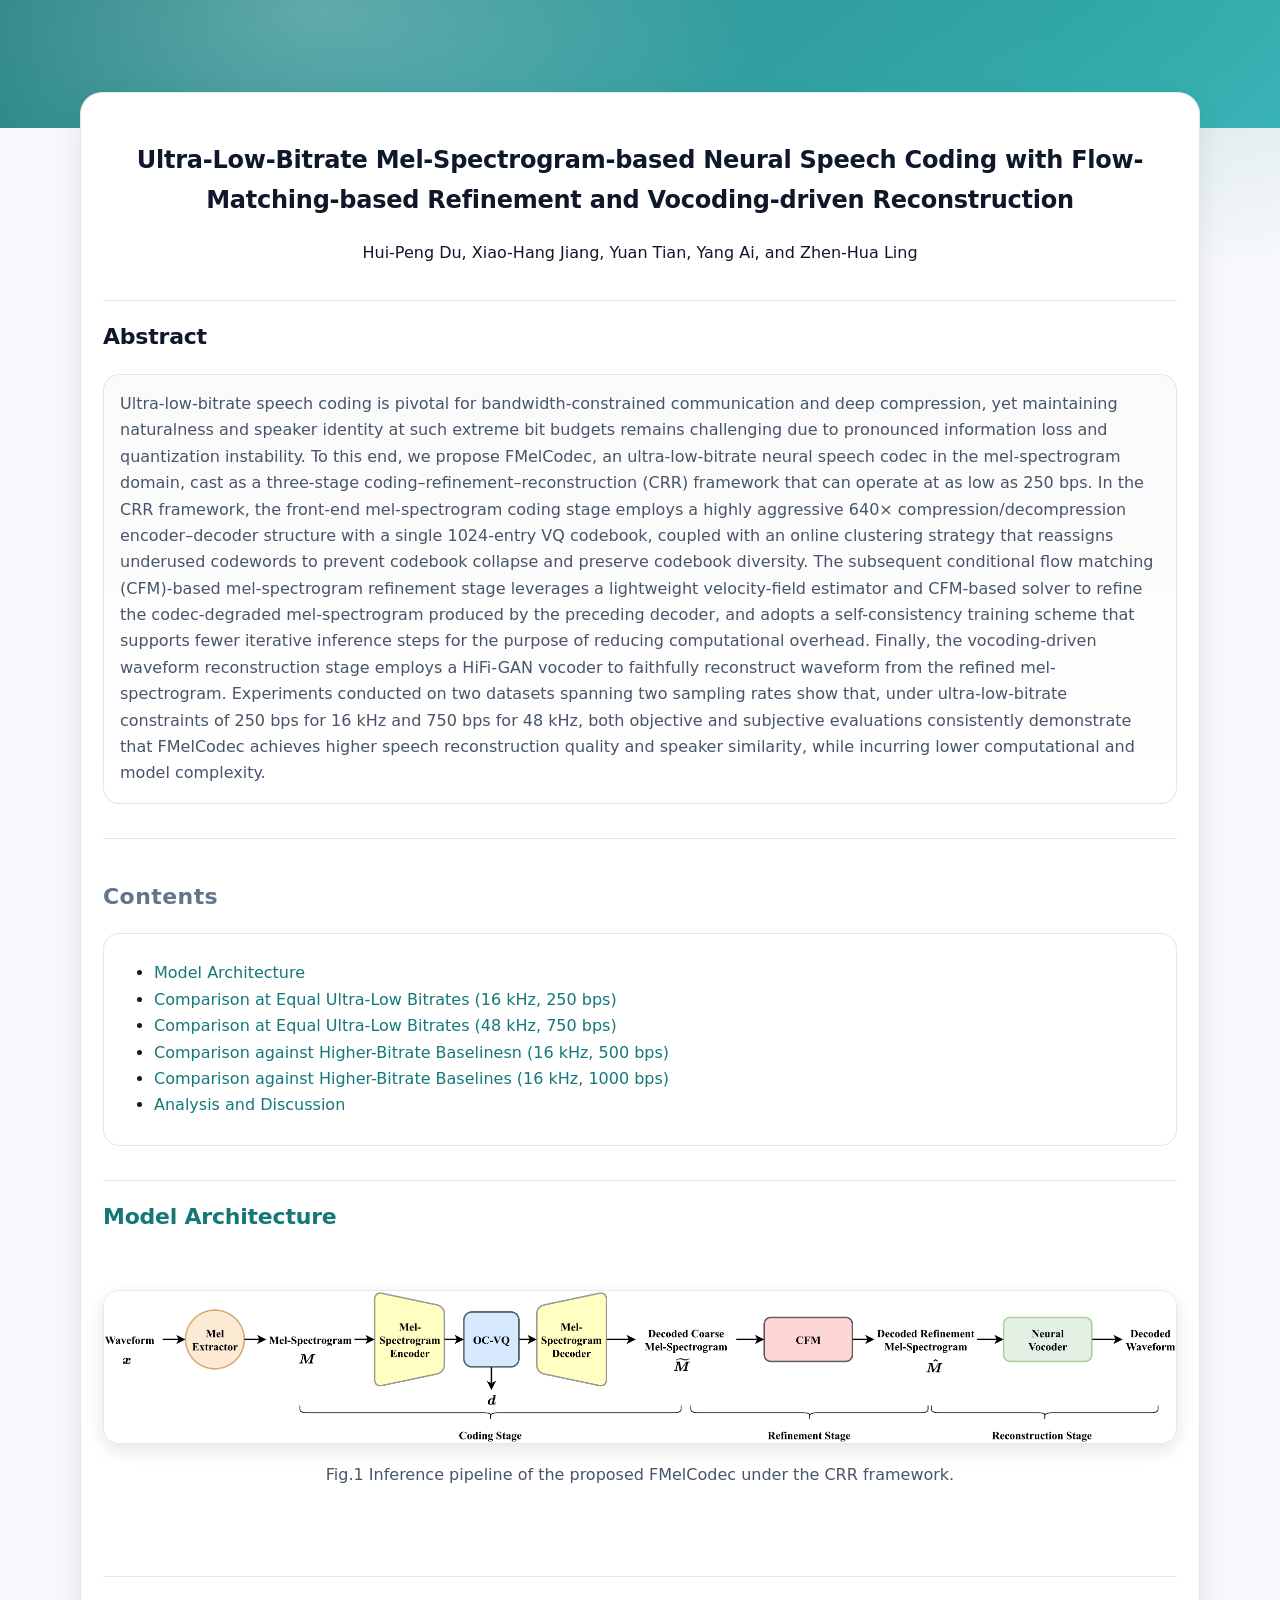
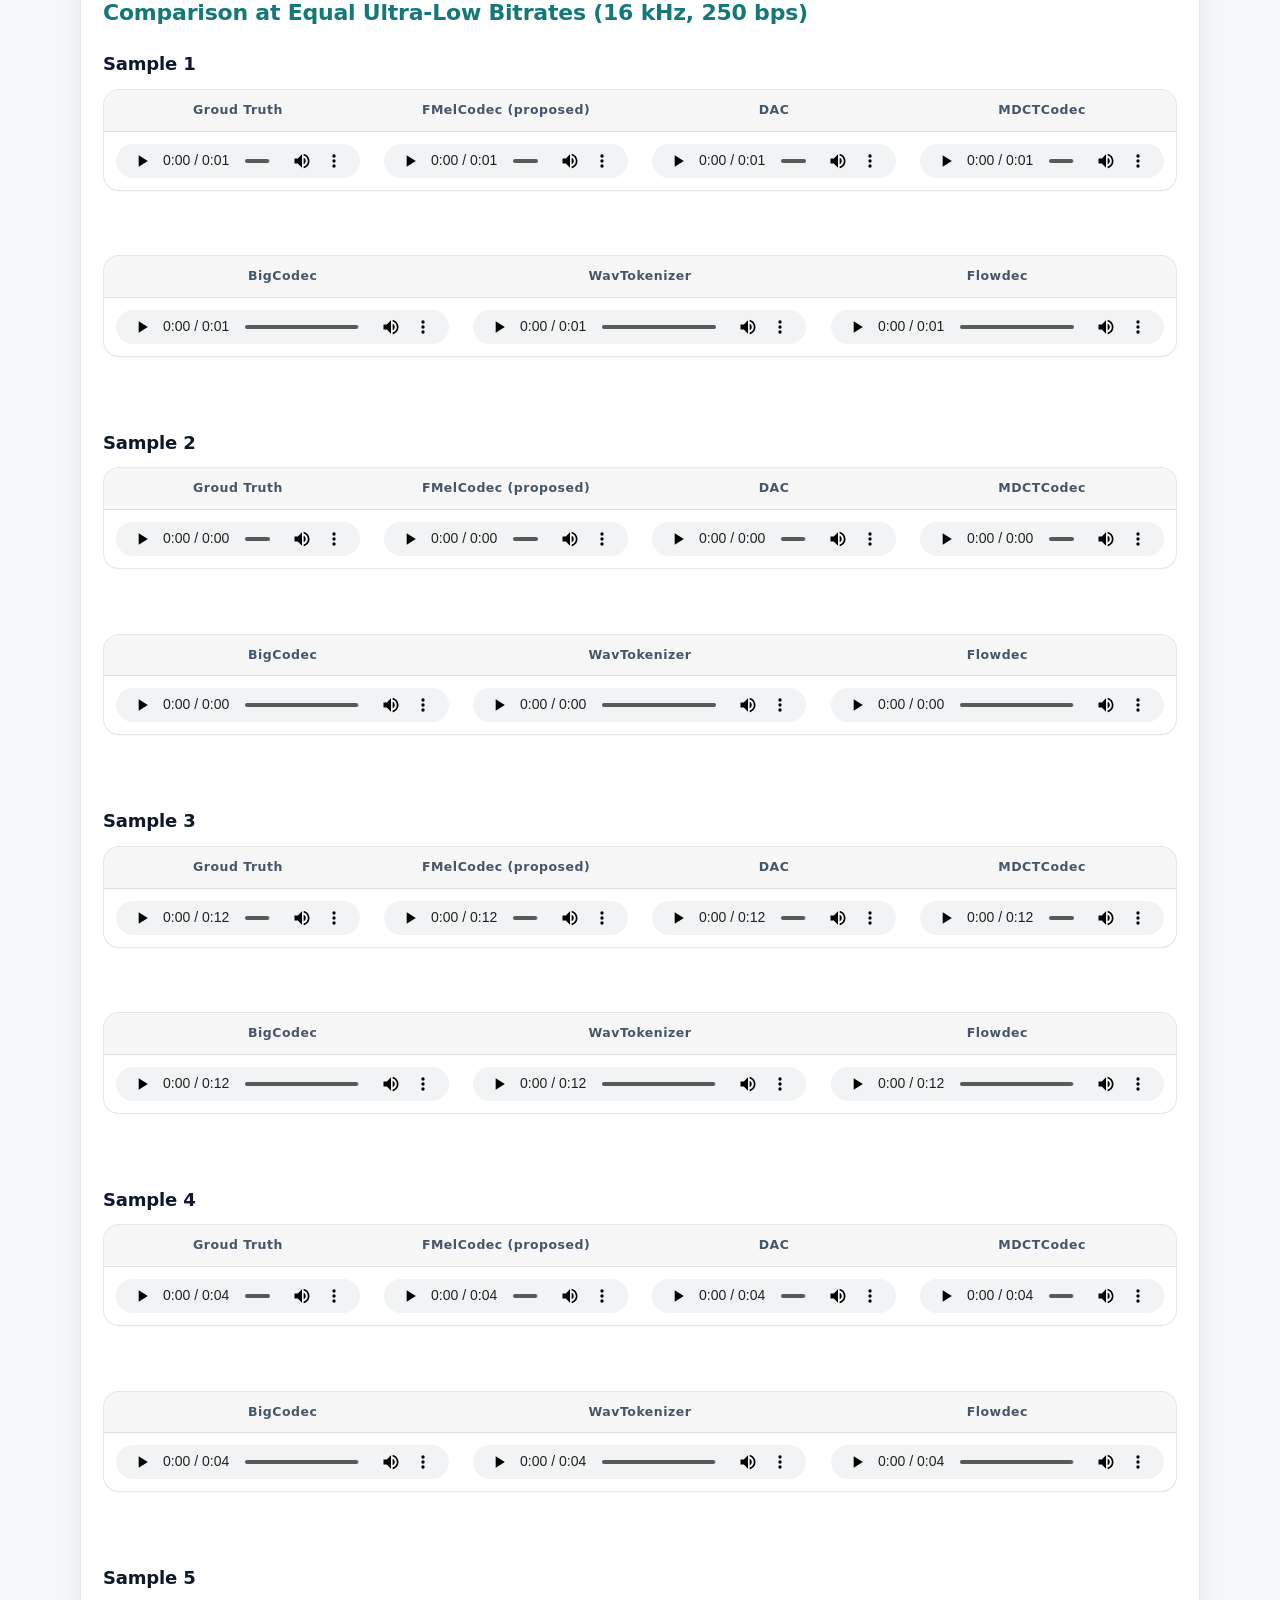
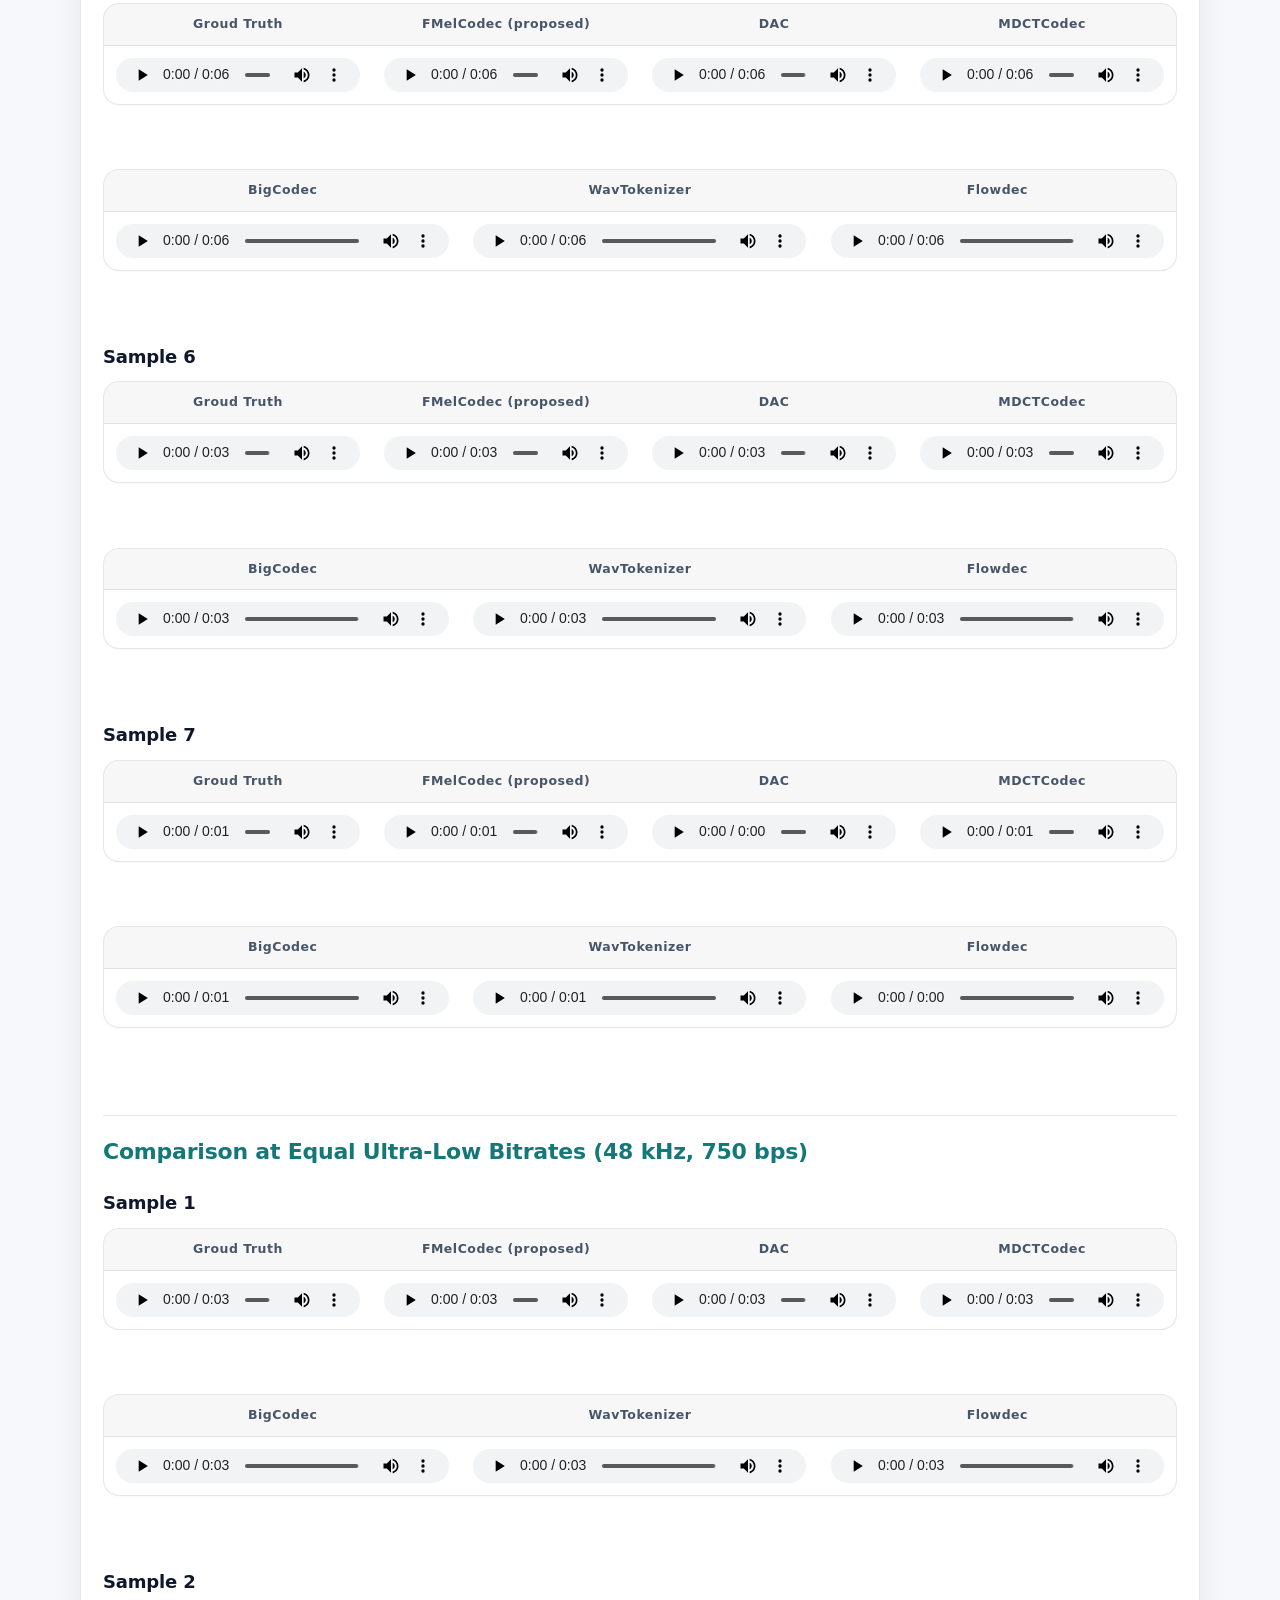
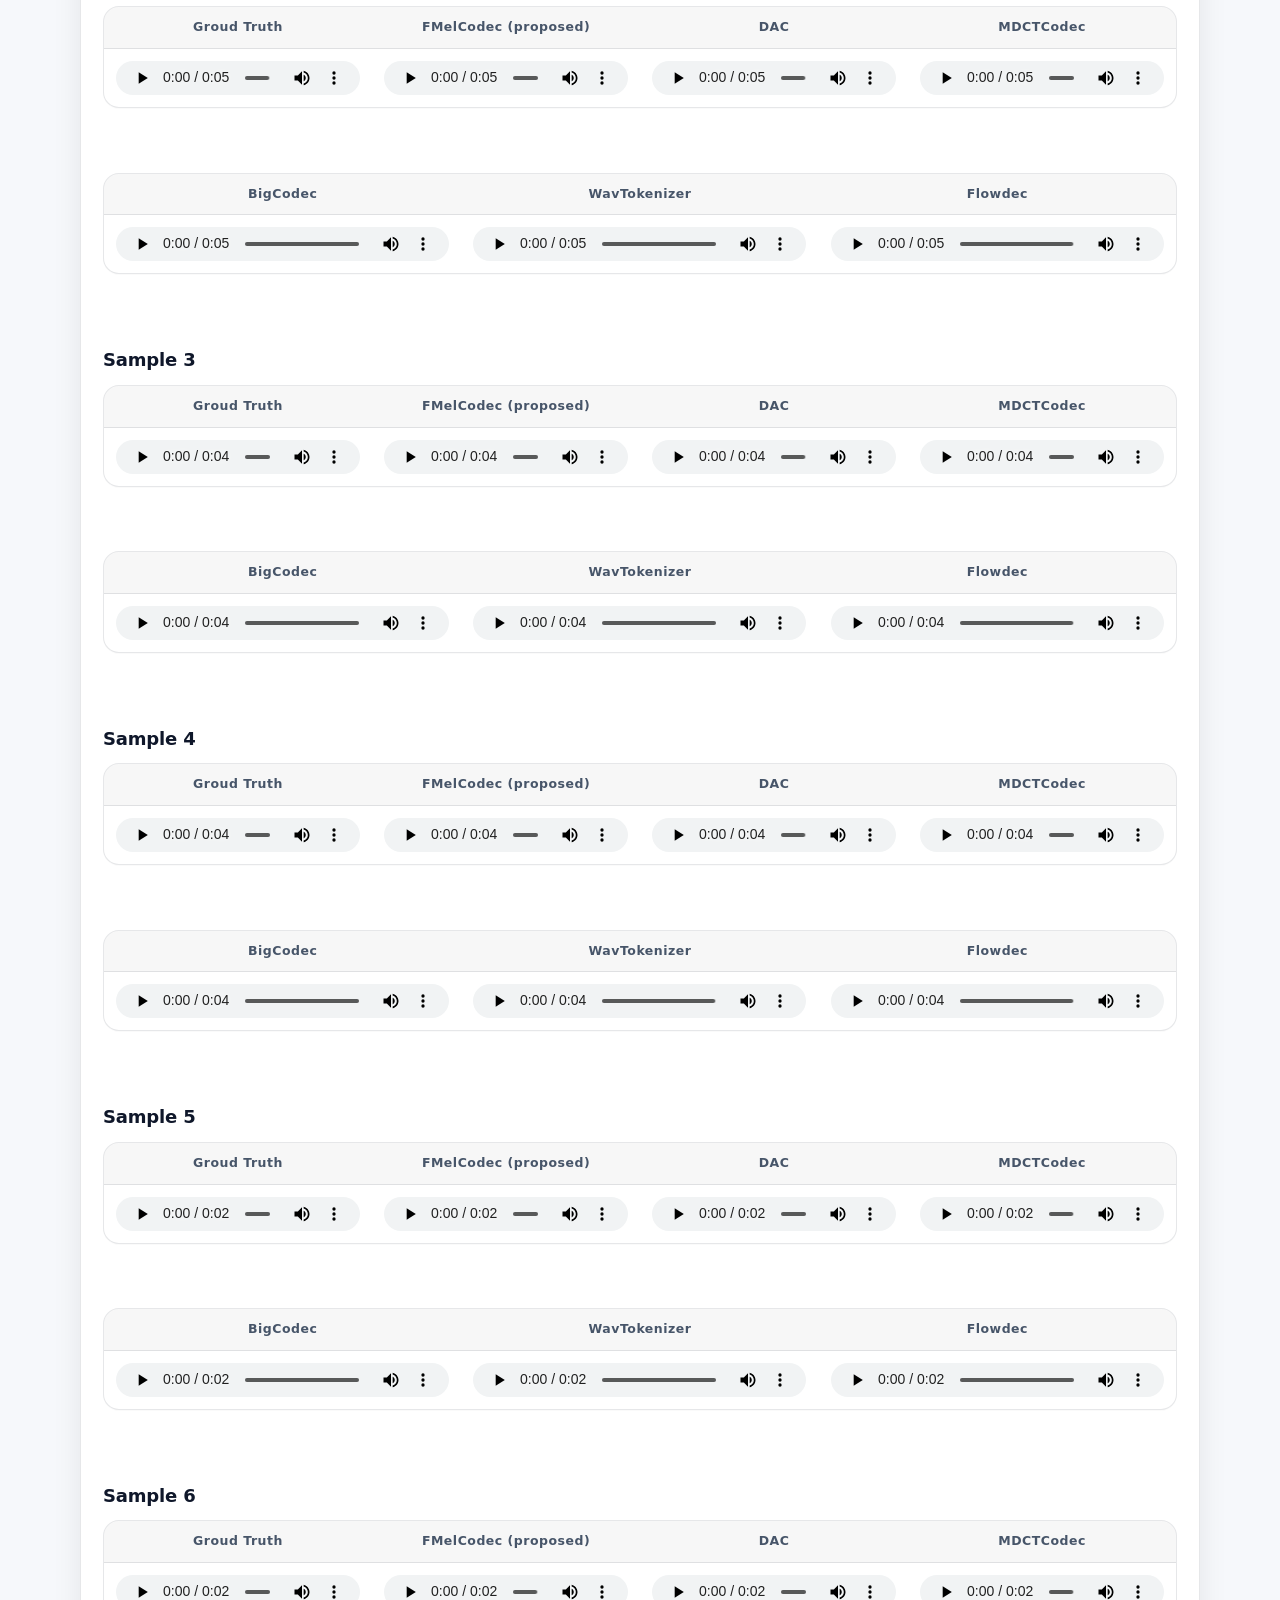
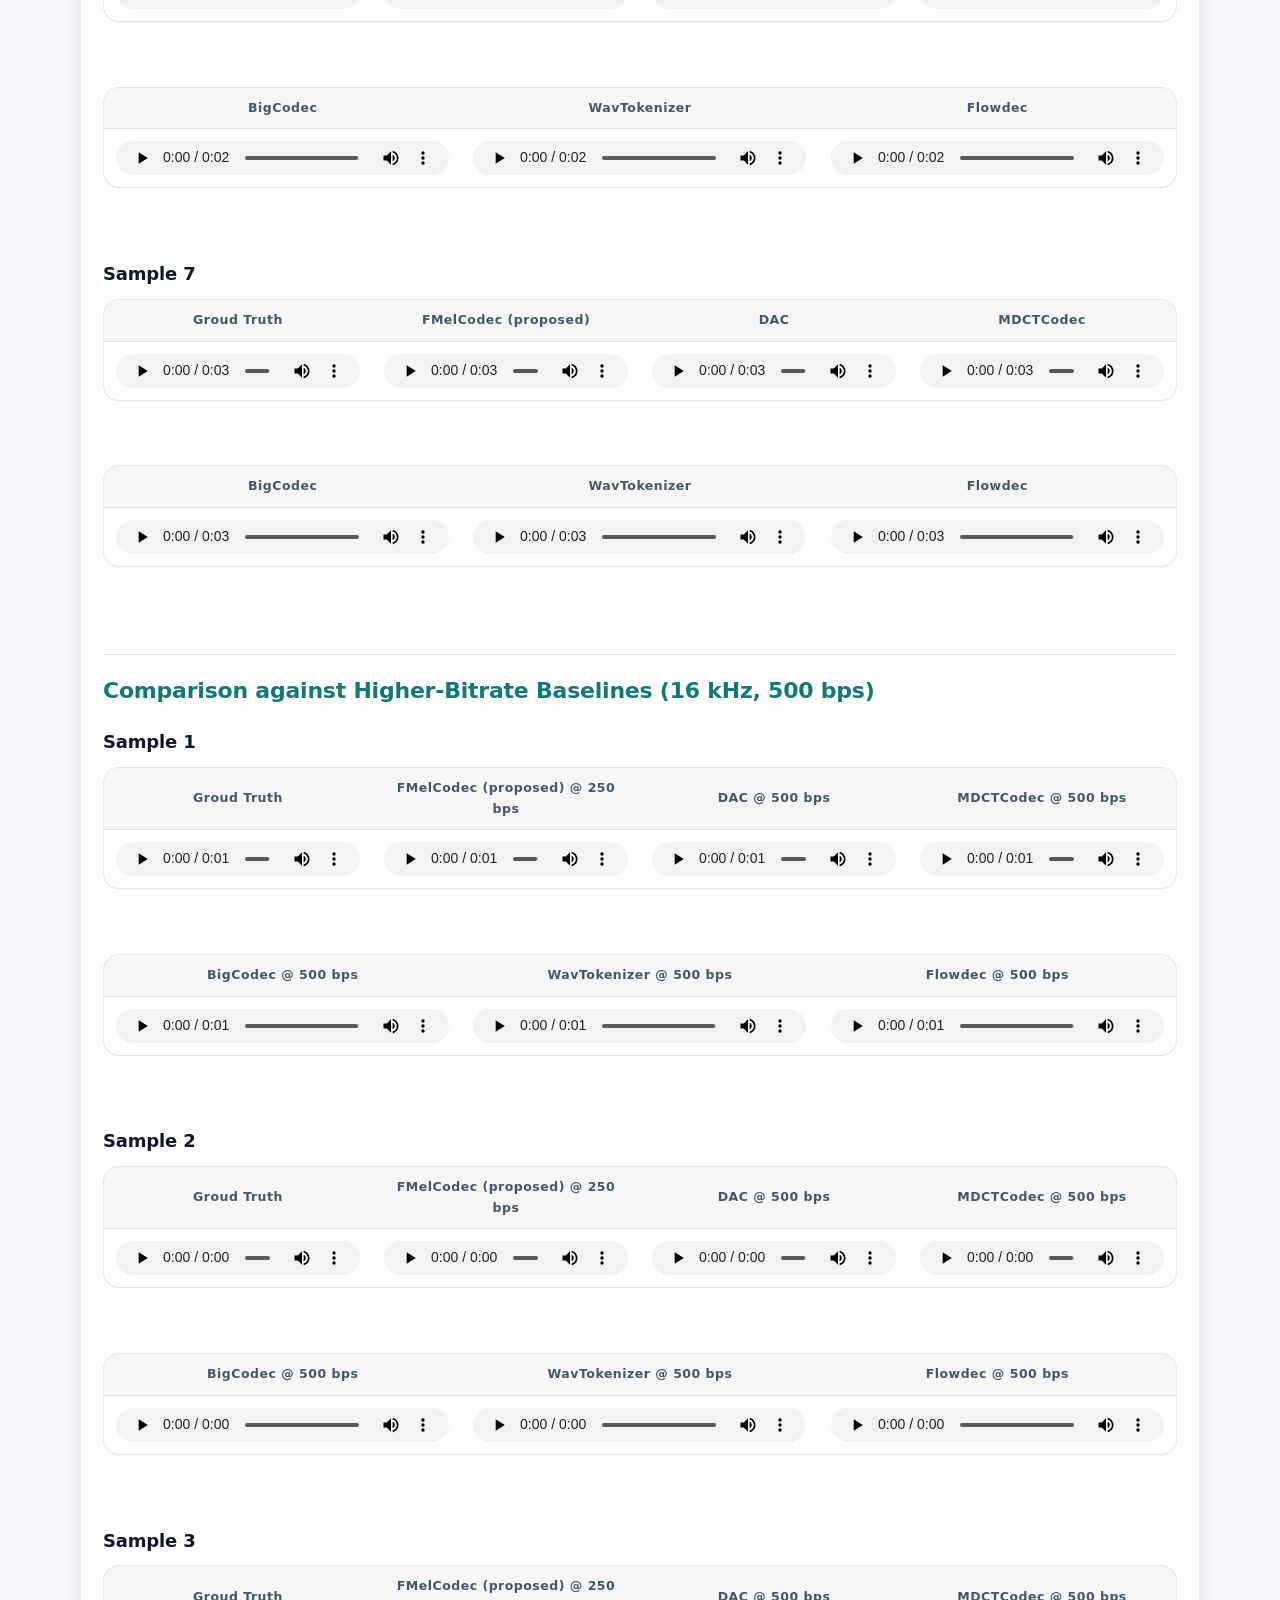
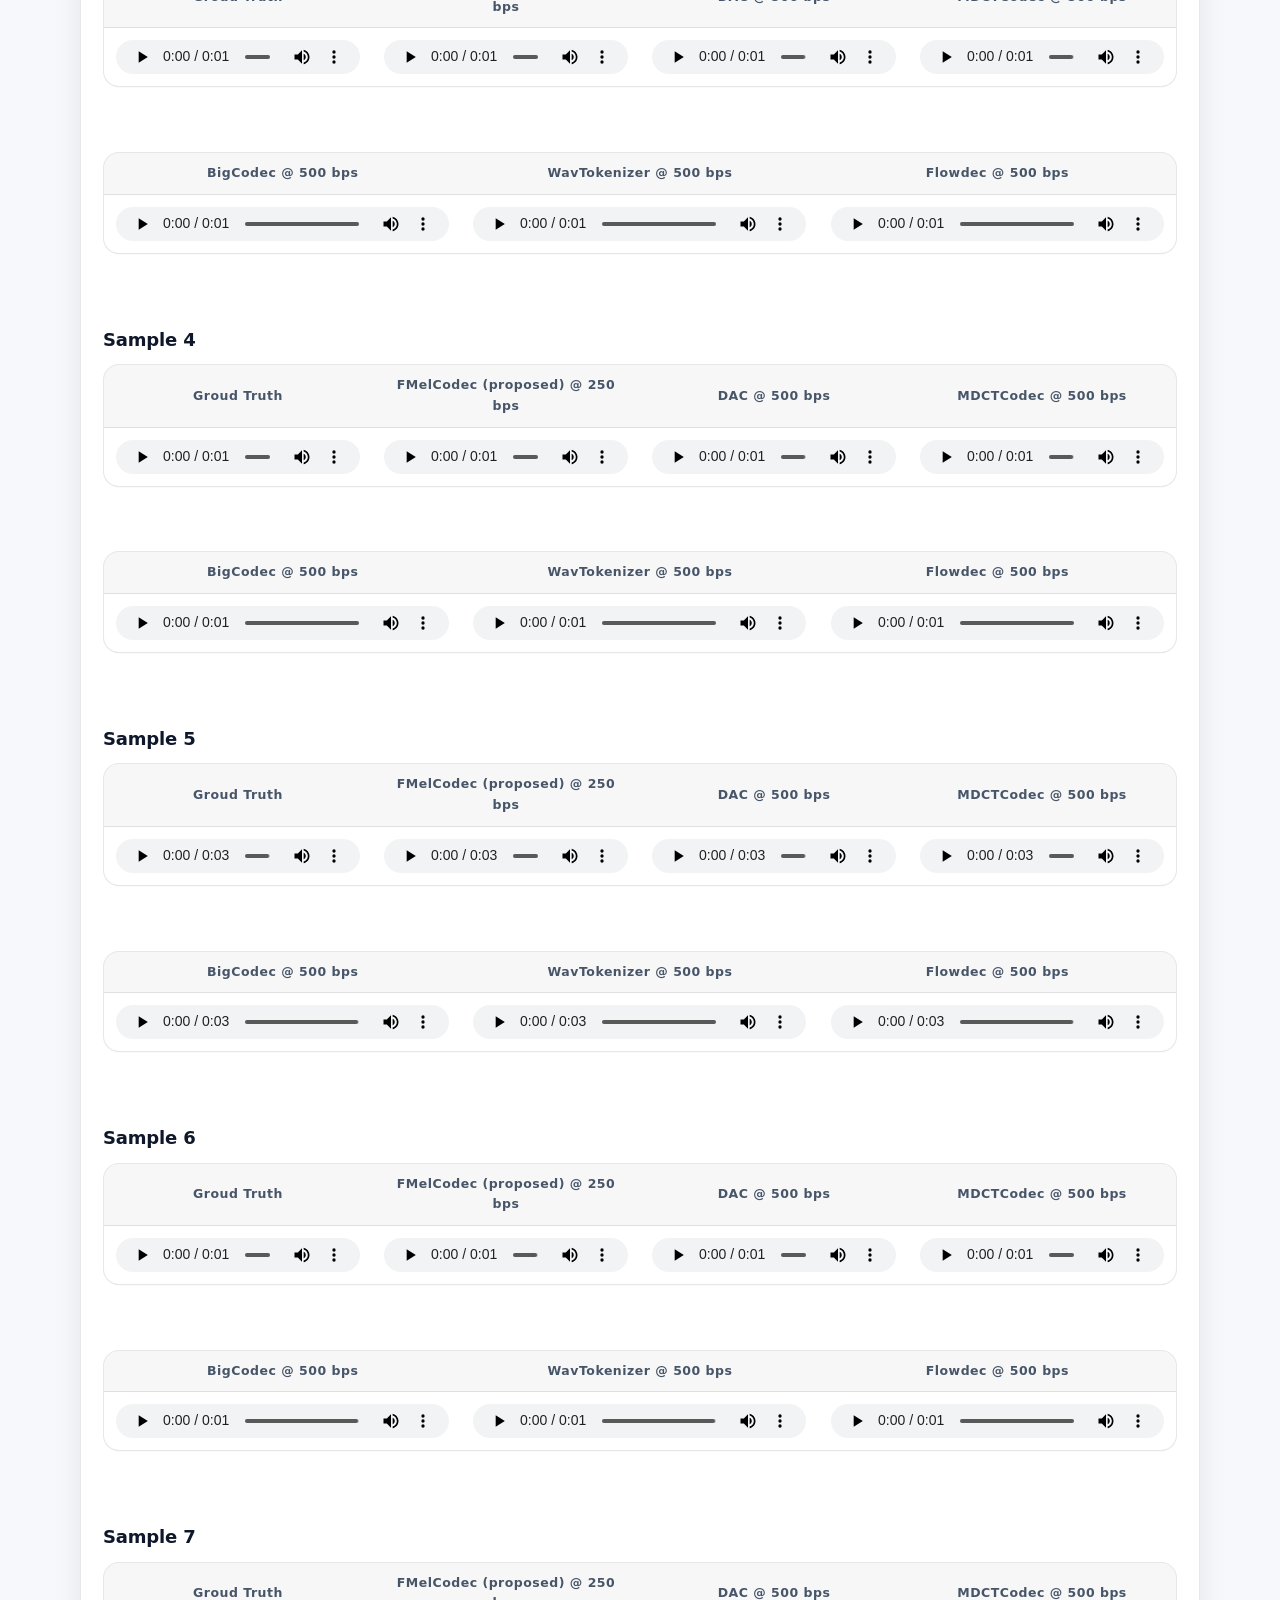
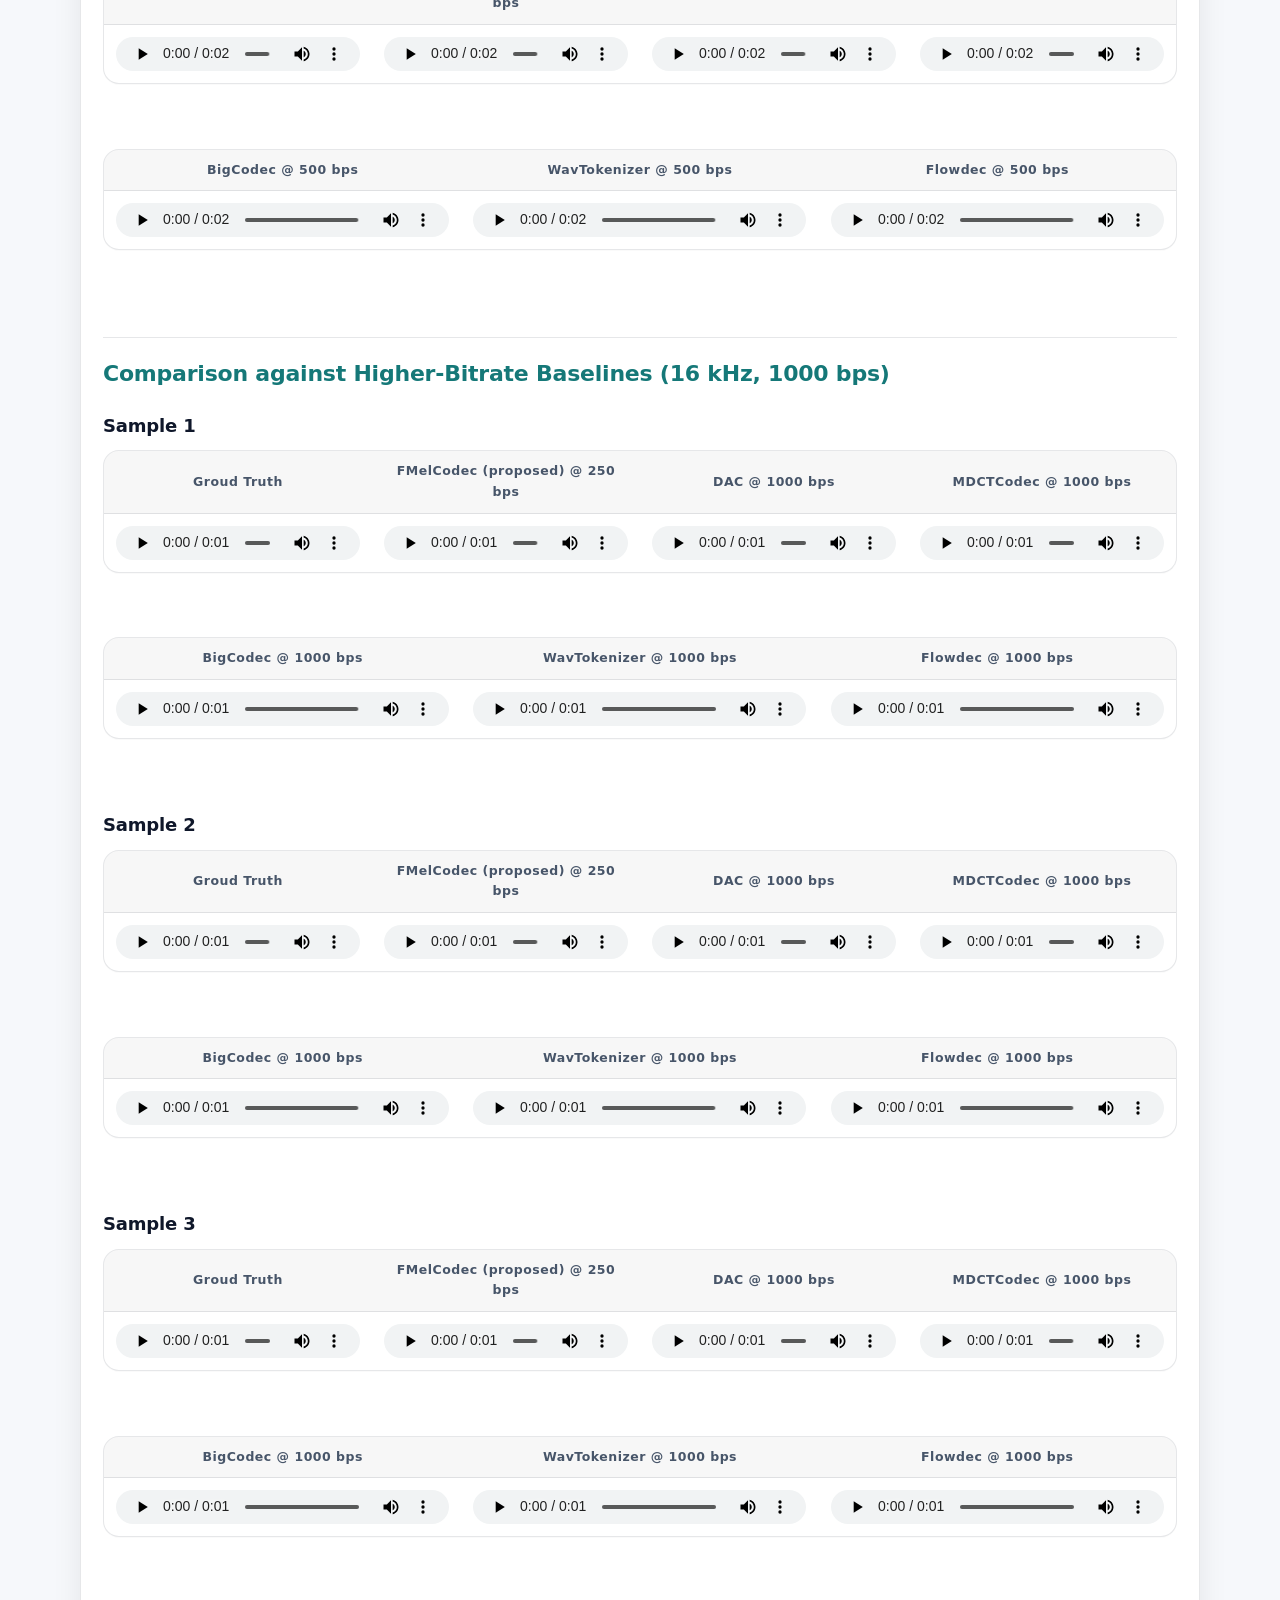
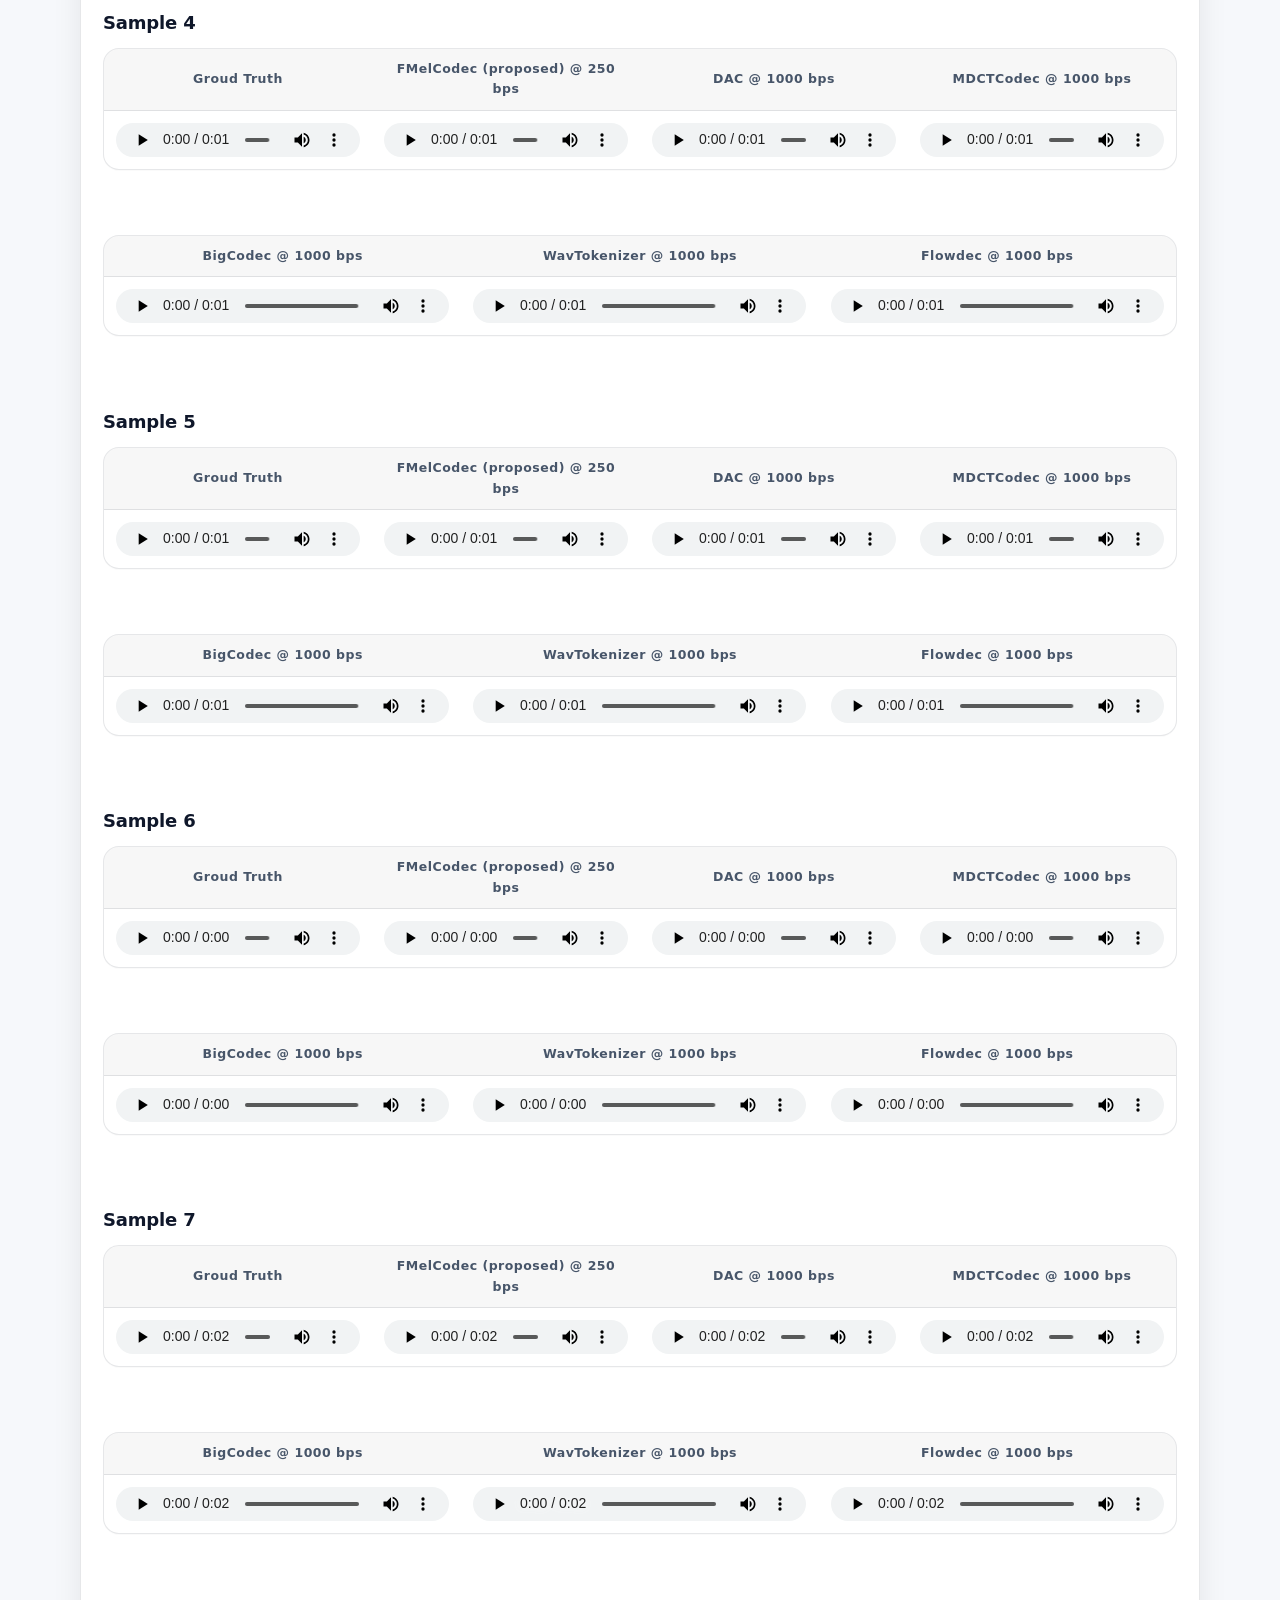
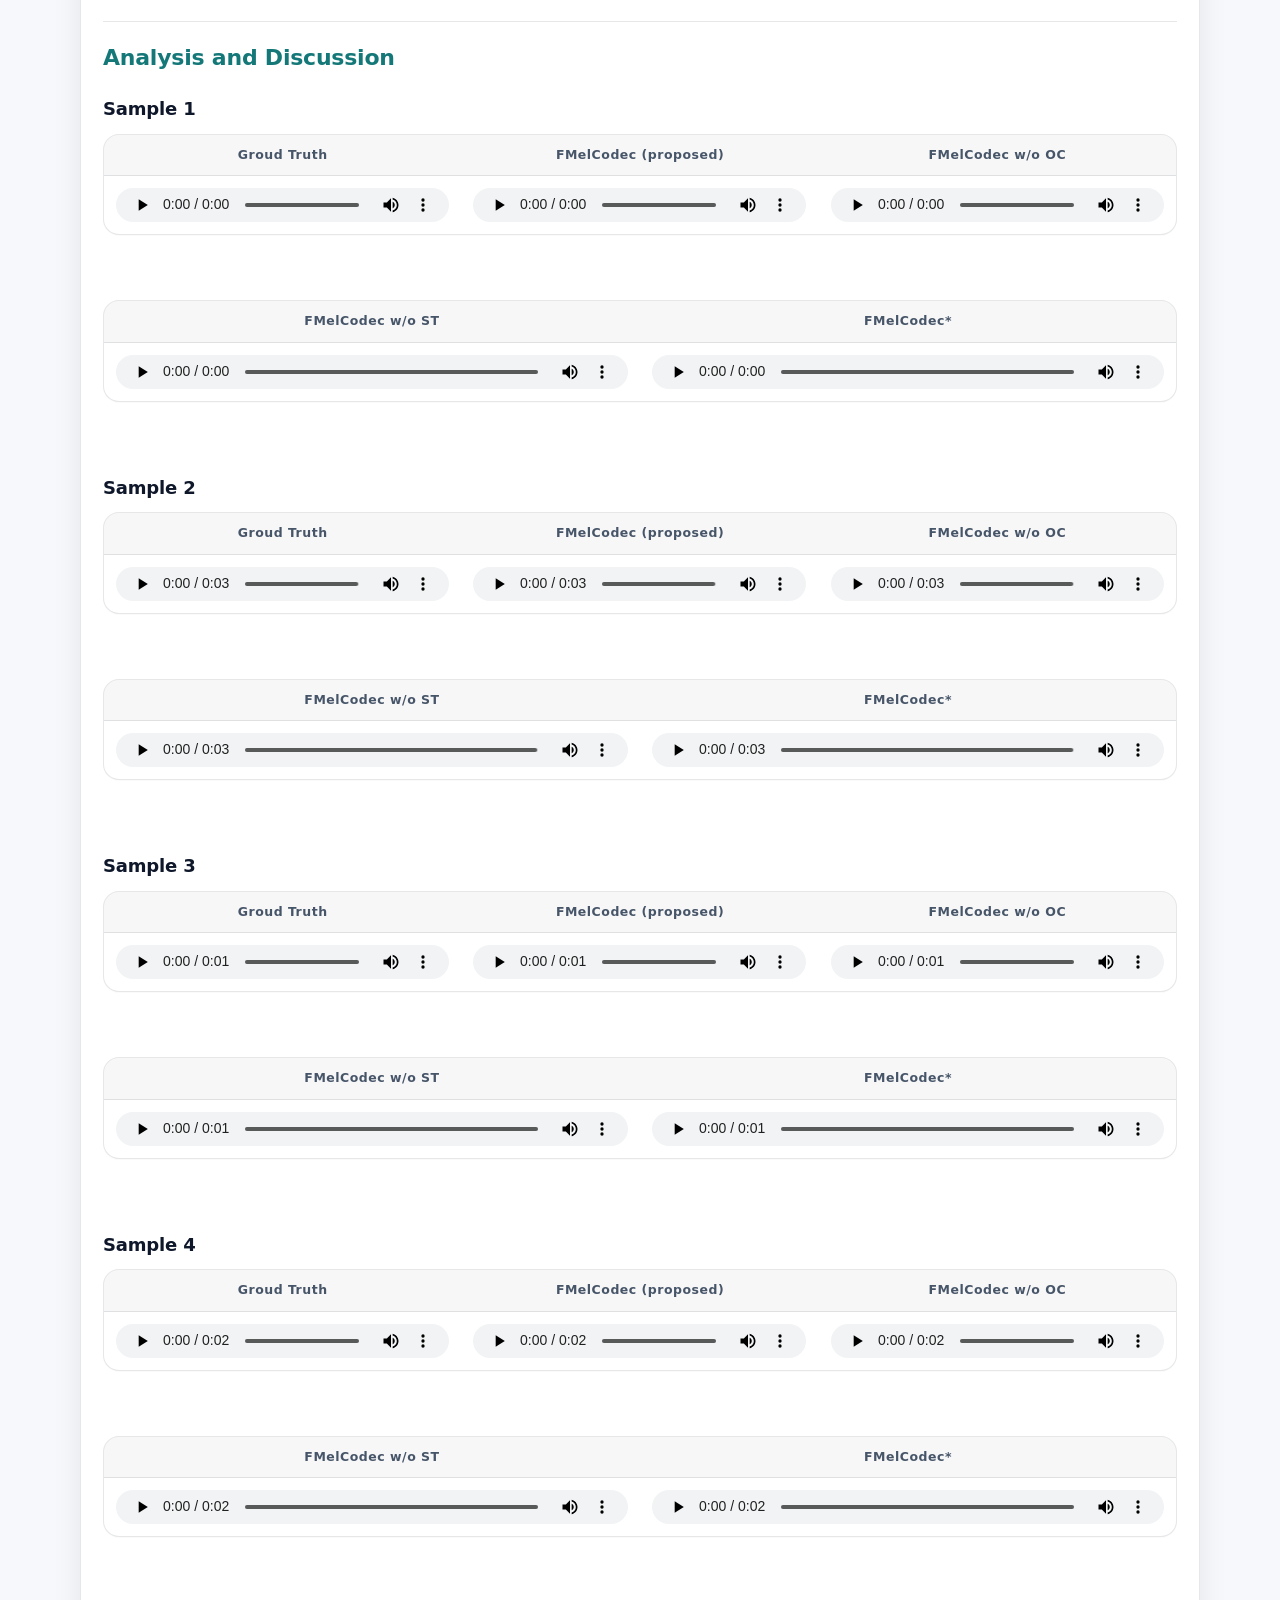
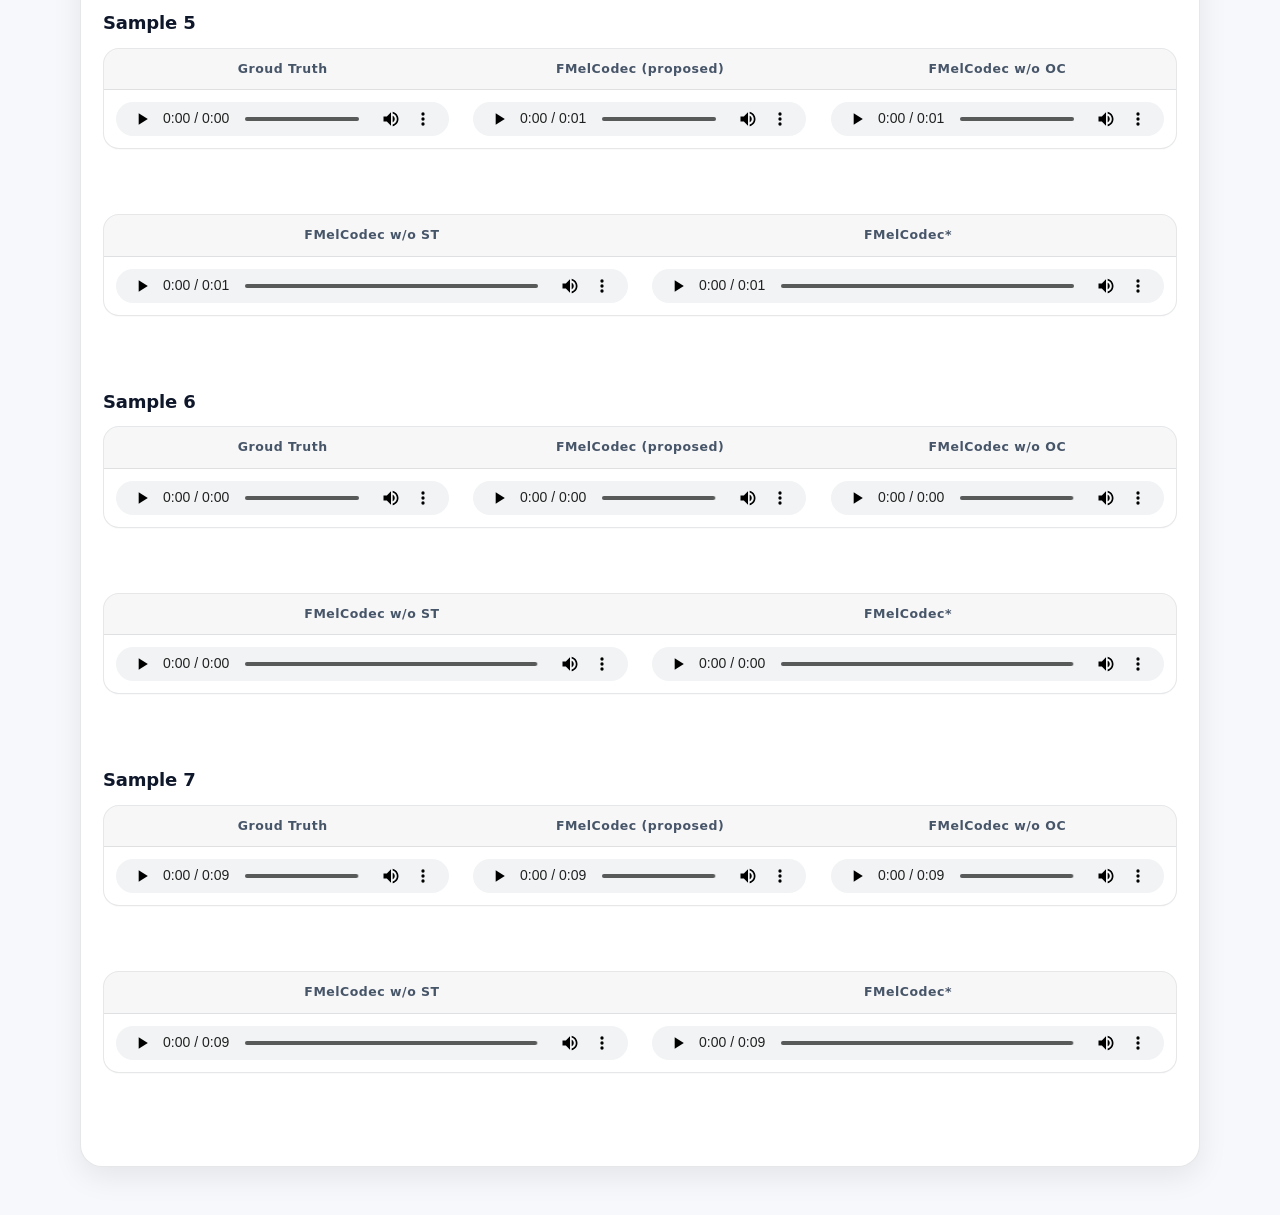
==== commit f5c7ffb3: "Update index.html" ====
--- a/index.html
+++ b/index.html
@@ -1151,7 +1151,7 @@
   </thead>
   <tbody>
     <tr>
-      <td style="text-align: left"><audio src="./wavs/ana/D/D_01.wav" controls="" preload=""></audio></td>
+
       <td style="text-align: left"><audio src="./wavs/ana/E/E_01.wav" controls="" preload=""></audio></td>
       <td style="text-align: left"><audio src="./wavs/ana/F/F_01.wav" controls="" preload=""></audio></td>
 
@@ -1187,7 +1187,7 @@
   </thead>
   <tbody>
     <tr>
-      <td style="text-align: left"><audio src="./wavs/ana/D/D_02.wav" controls="" preload=""></audio></td>
+
       <td style="text-align: left"><audio src="./wavs/ana/E/E_02.wav" controls="" preload=""></audio></td>
       <td style="text-align: left"><audio src="./wavs/ana/F/F_02.wav" controls="" preload=""></audio></td>
   </tbody>
@@ -1222,7 +1222,7 @@
   </thead>
   <tbody>
     <tr>
-      <td style="text-align: left"><audio src="./wavs/ana/D/D_03.wav" controls="" preload=""></audio></td>
+
       <td style="text-align: left"><audio src="./wavs/ana/E/E_03.wav" controls="" preload=""></audio></td>
       <td style="text-align: left"><audio src="./wavs/ana/F/F_03.wav" controls="" preload=""></audio></td>
   </tbody>
@@ -1257,7 +1257,7 @@
   </thead>
   <tbody>
     <tr>
-      <td style="text-align: left"><audio src="./wavs/ana/D/D_04.wav" controls="" preload=""></audio></td>
+
       <td style="text-align: left"><audio src="./wavs/ana/E/E_04.wav" controls="" preload=""></audio></td>
       <td style="text-align: left"><audio src="./wavs/ana/F/F_04.wav" controls="" preload=""></audio></td>
   </tbody>
@@ -1292,7 +1292,7 @@
   </thead>
   <tbody>
     <tr>
-      <td style="text-align: left"><audio src="./wavs/ana/D/D_05.wav" controls="" preload=""></audio></td>
+
       <td style="text-align: left"><audio src="./wavs/ana/E/E_05.wav" controls="" preload=""></audio></td>
       <td style="text-align: left"><audio src="./wavs/ana/F/F_05.wav" controls="" preload=""></audio></td>
   </tbody>
@@ -1327,7 +1327,7 @@
   </thead>
   <tbody>
     <tr>
-      <td style="text-align: left"><audio src="./wavs/ana/D/D_06.wav" controls="" preload=""></audio></td>
+
       <td style="text-align: left"><audio src="./wavs/ana/E/E_06.wav" controls="" preload=""></audio></td>
       <td style="text-align: left"><audio src="./wavs/ana/F/F_06.wav" controls="" preload=""></audio></td>
   </tbody>
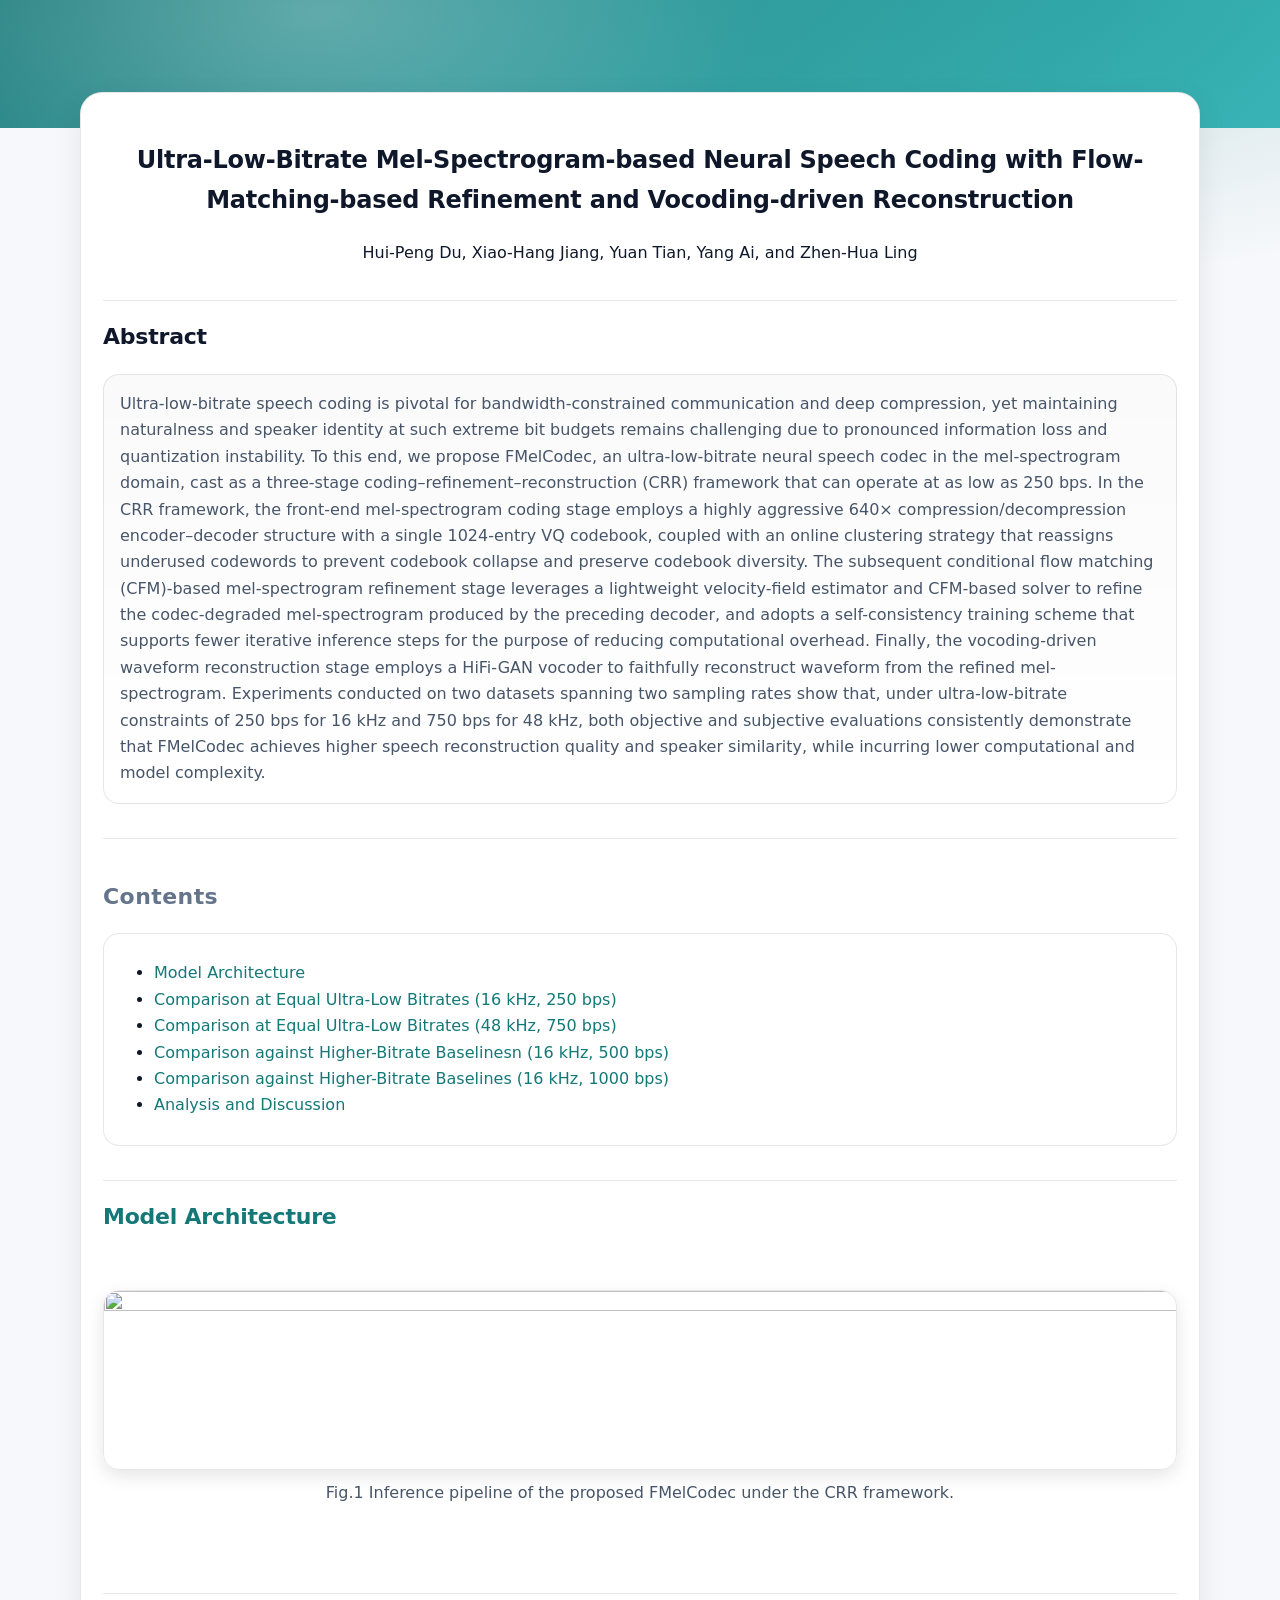
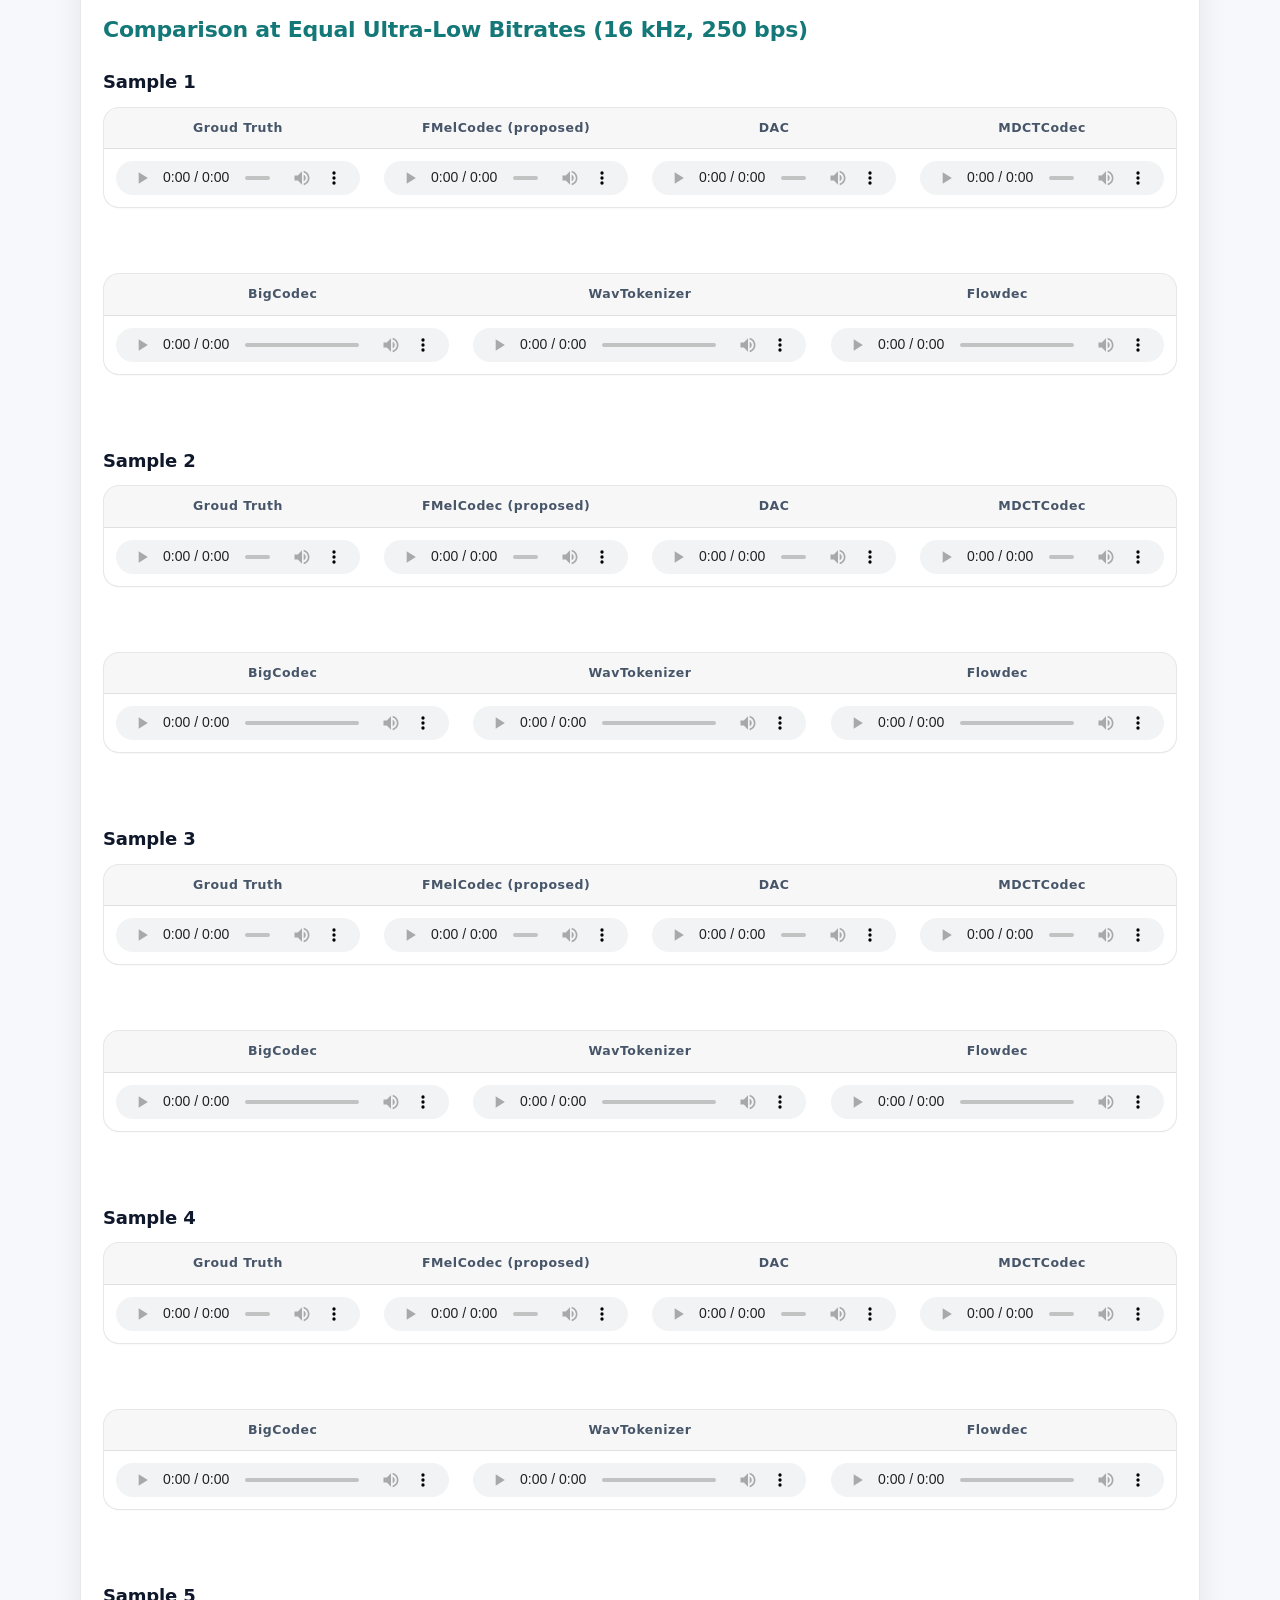
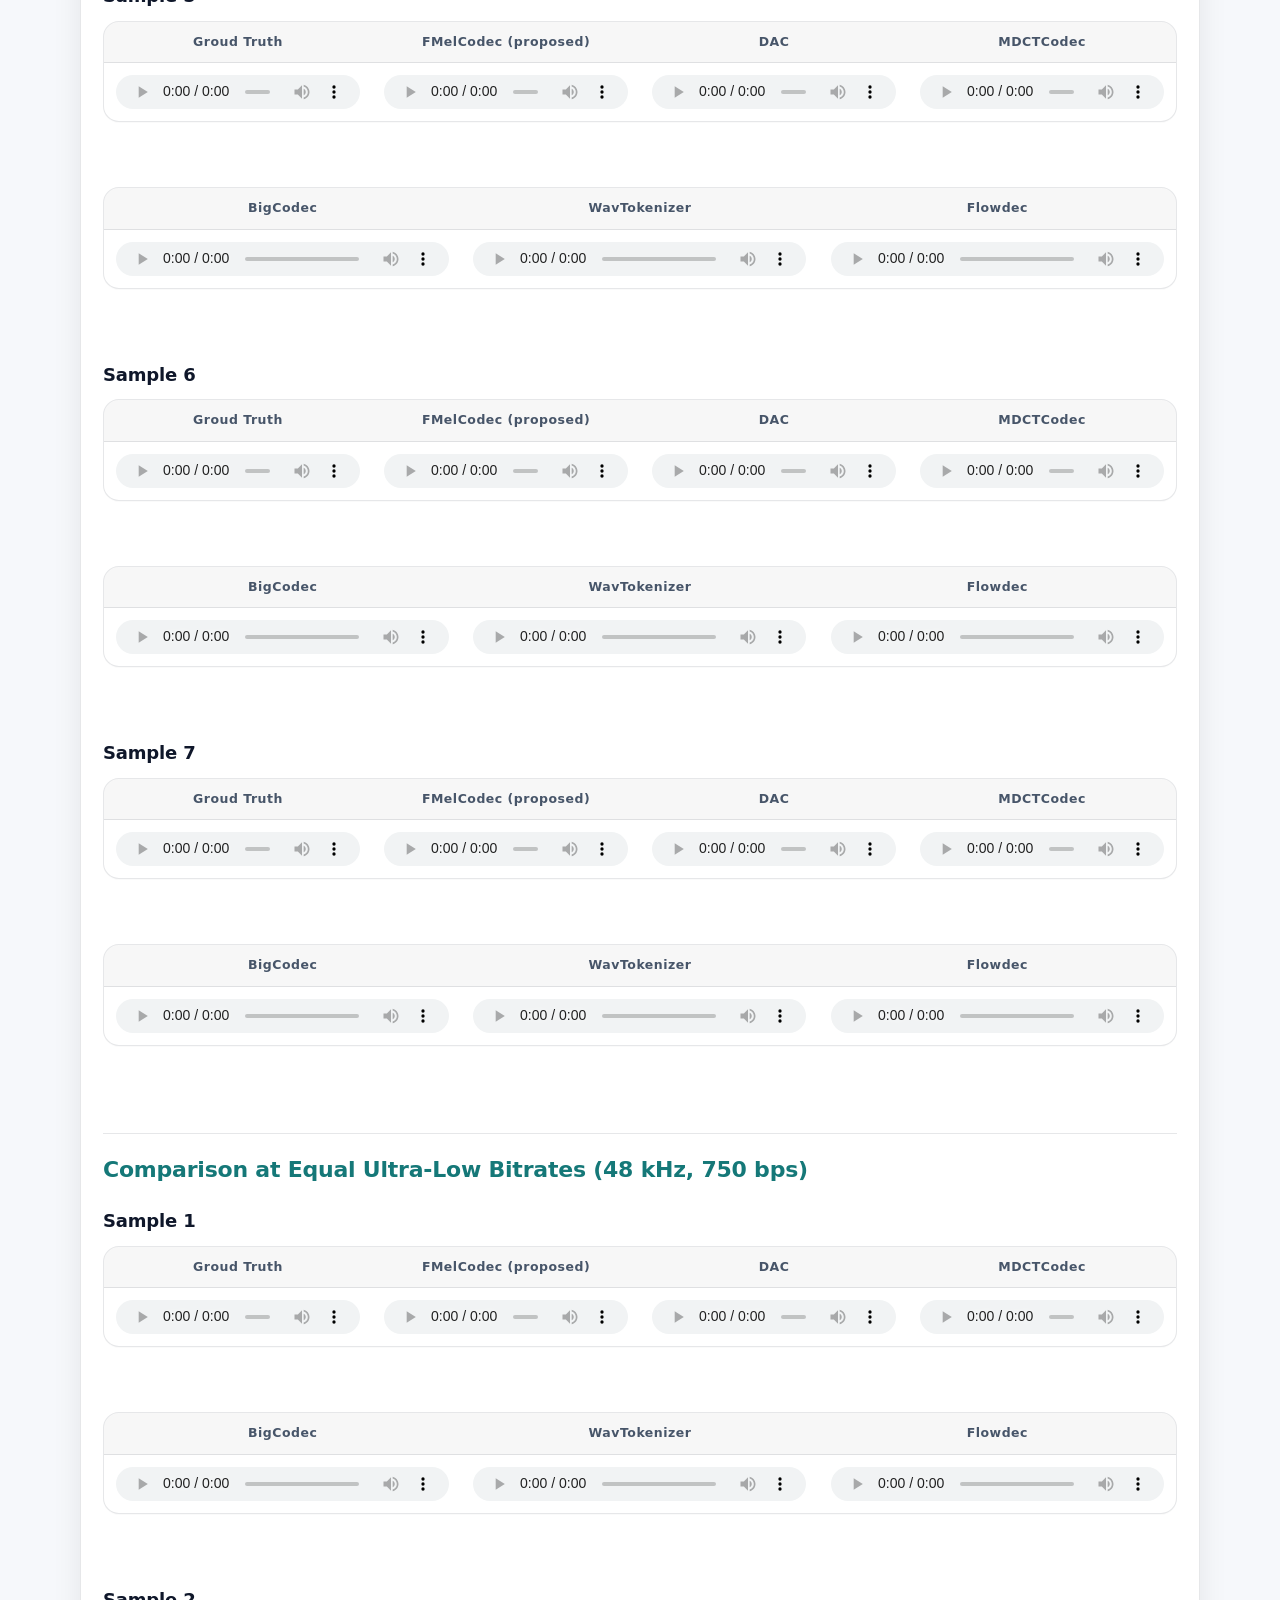
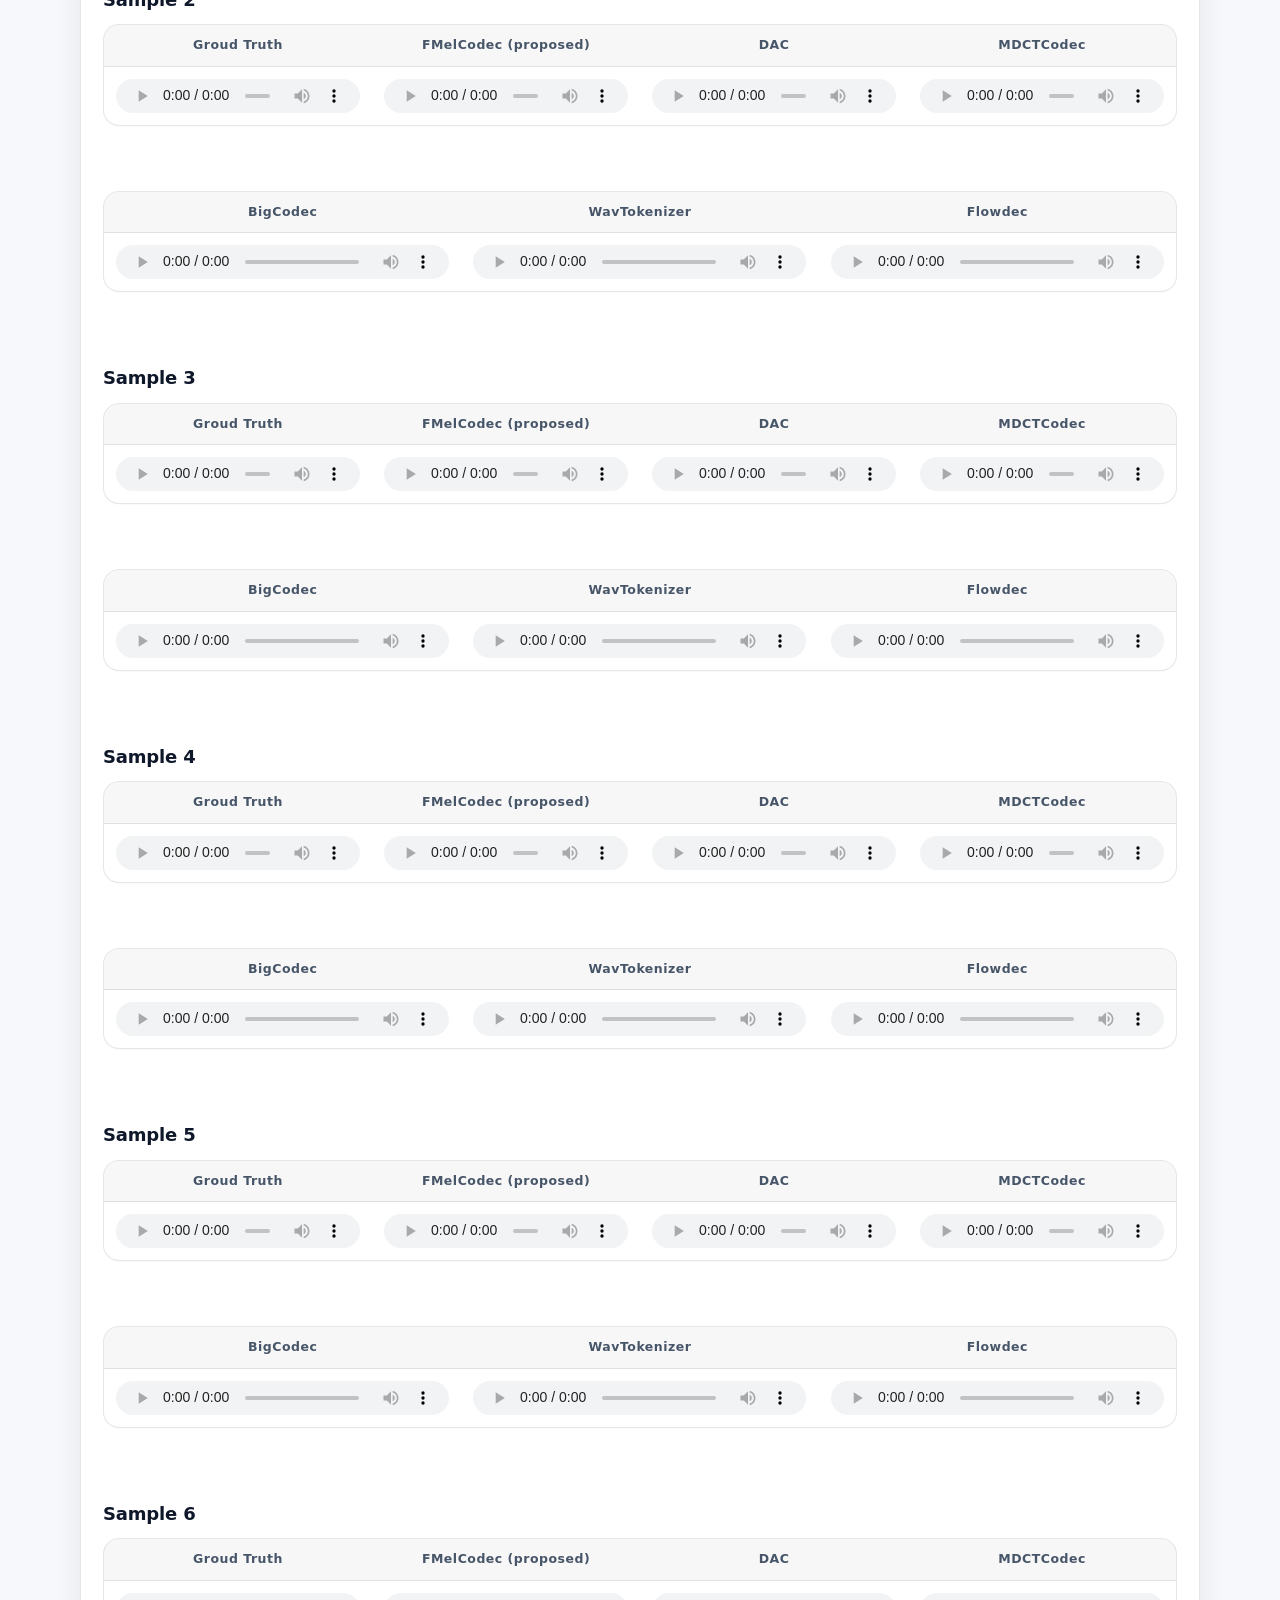
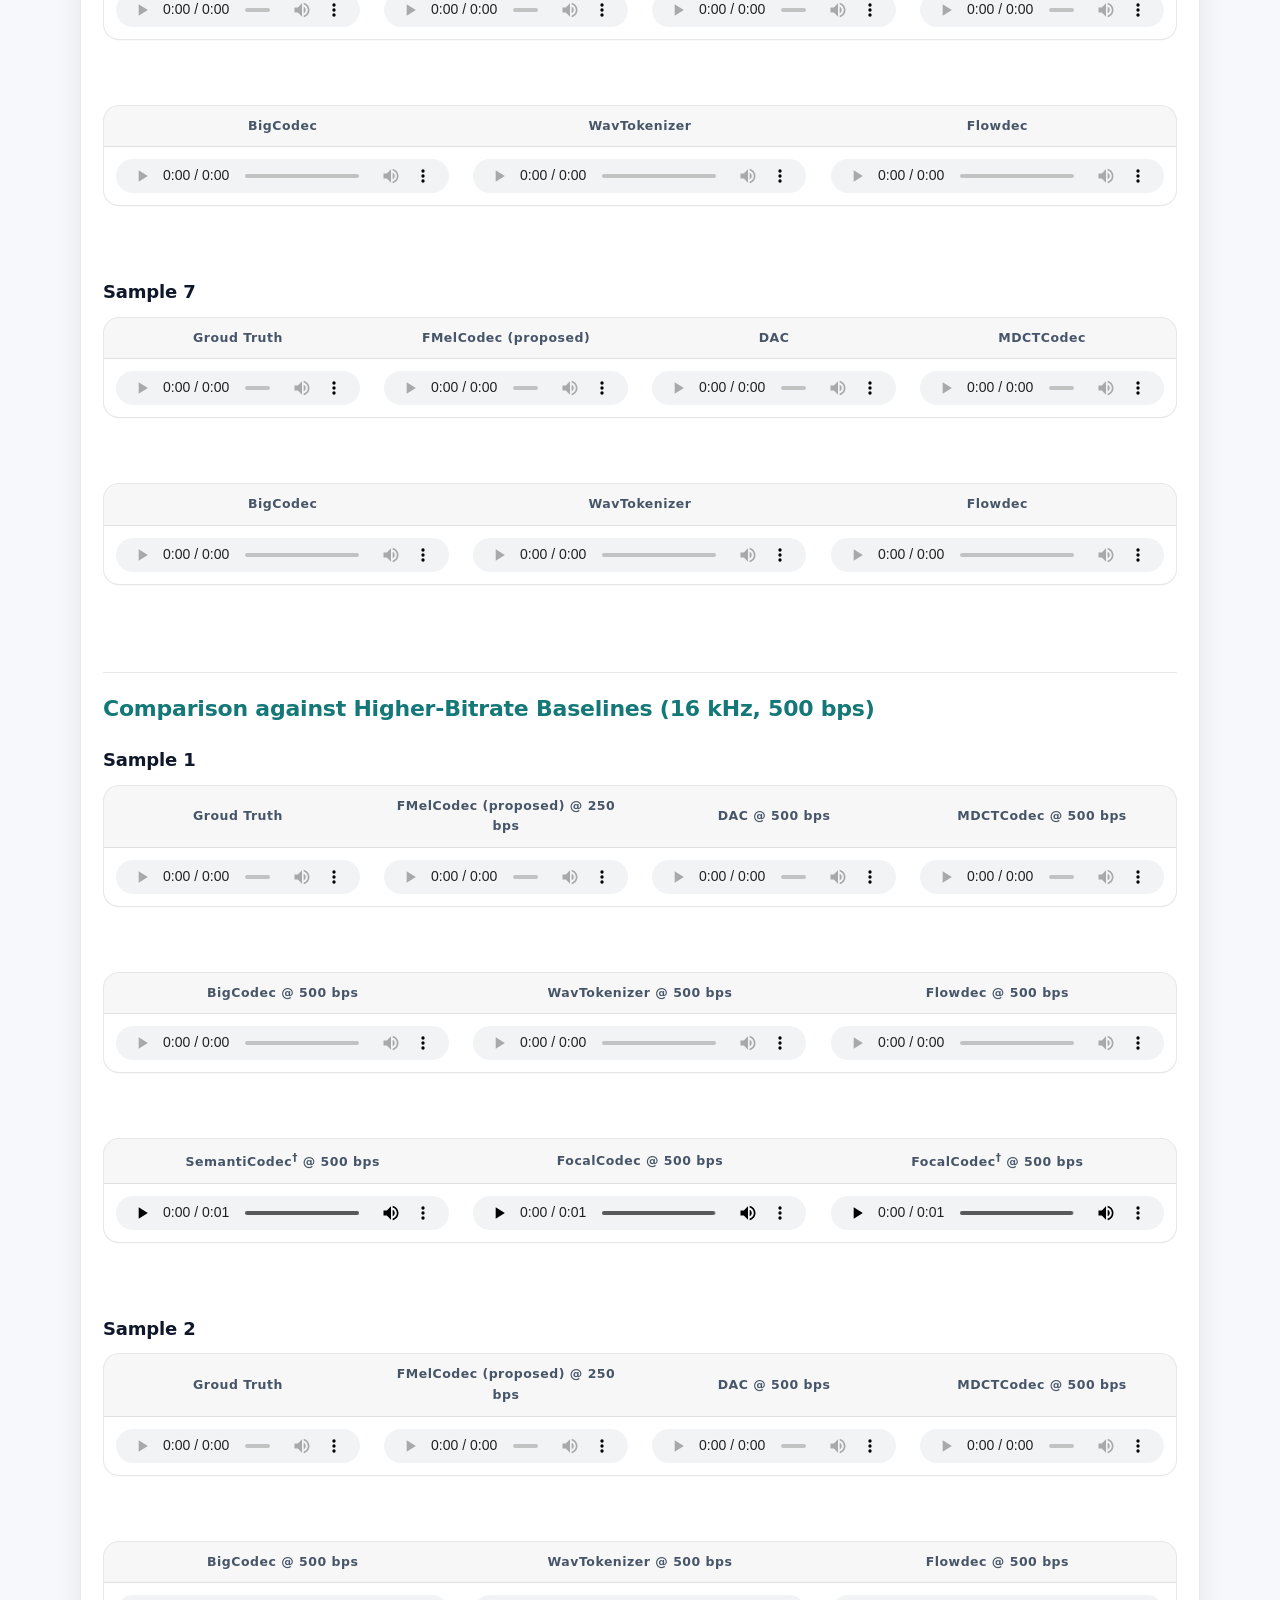
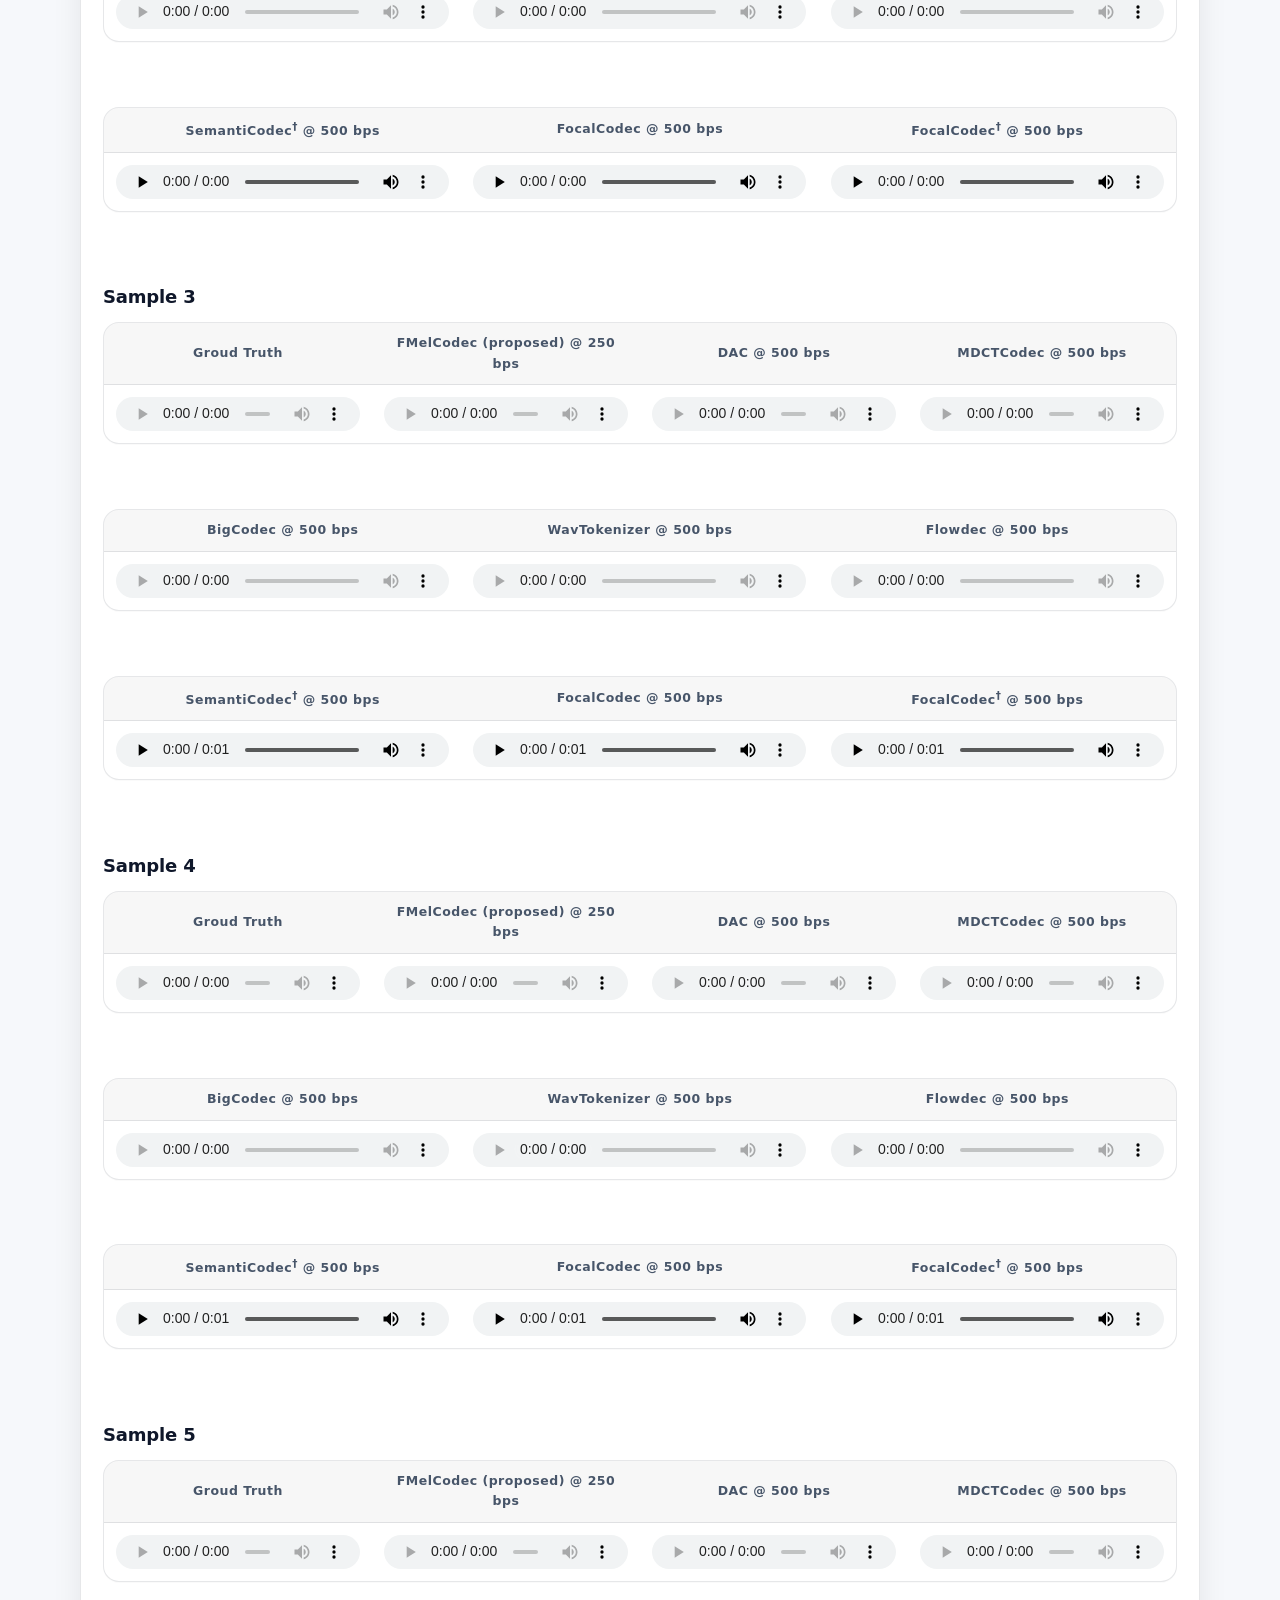
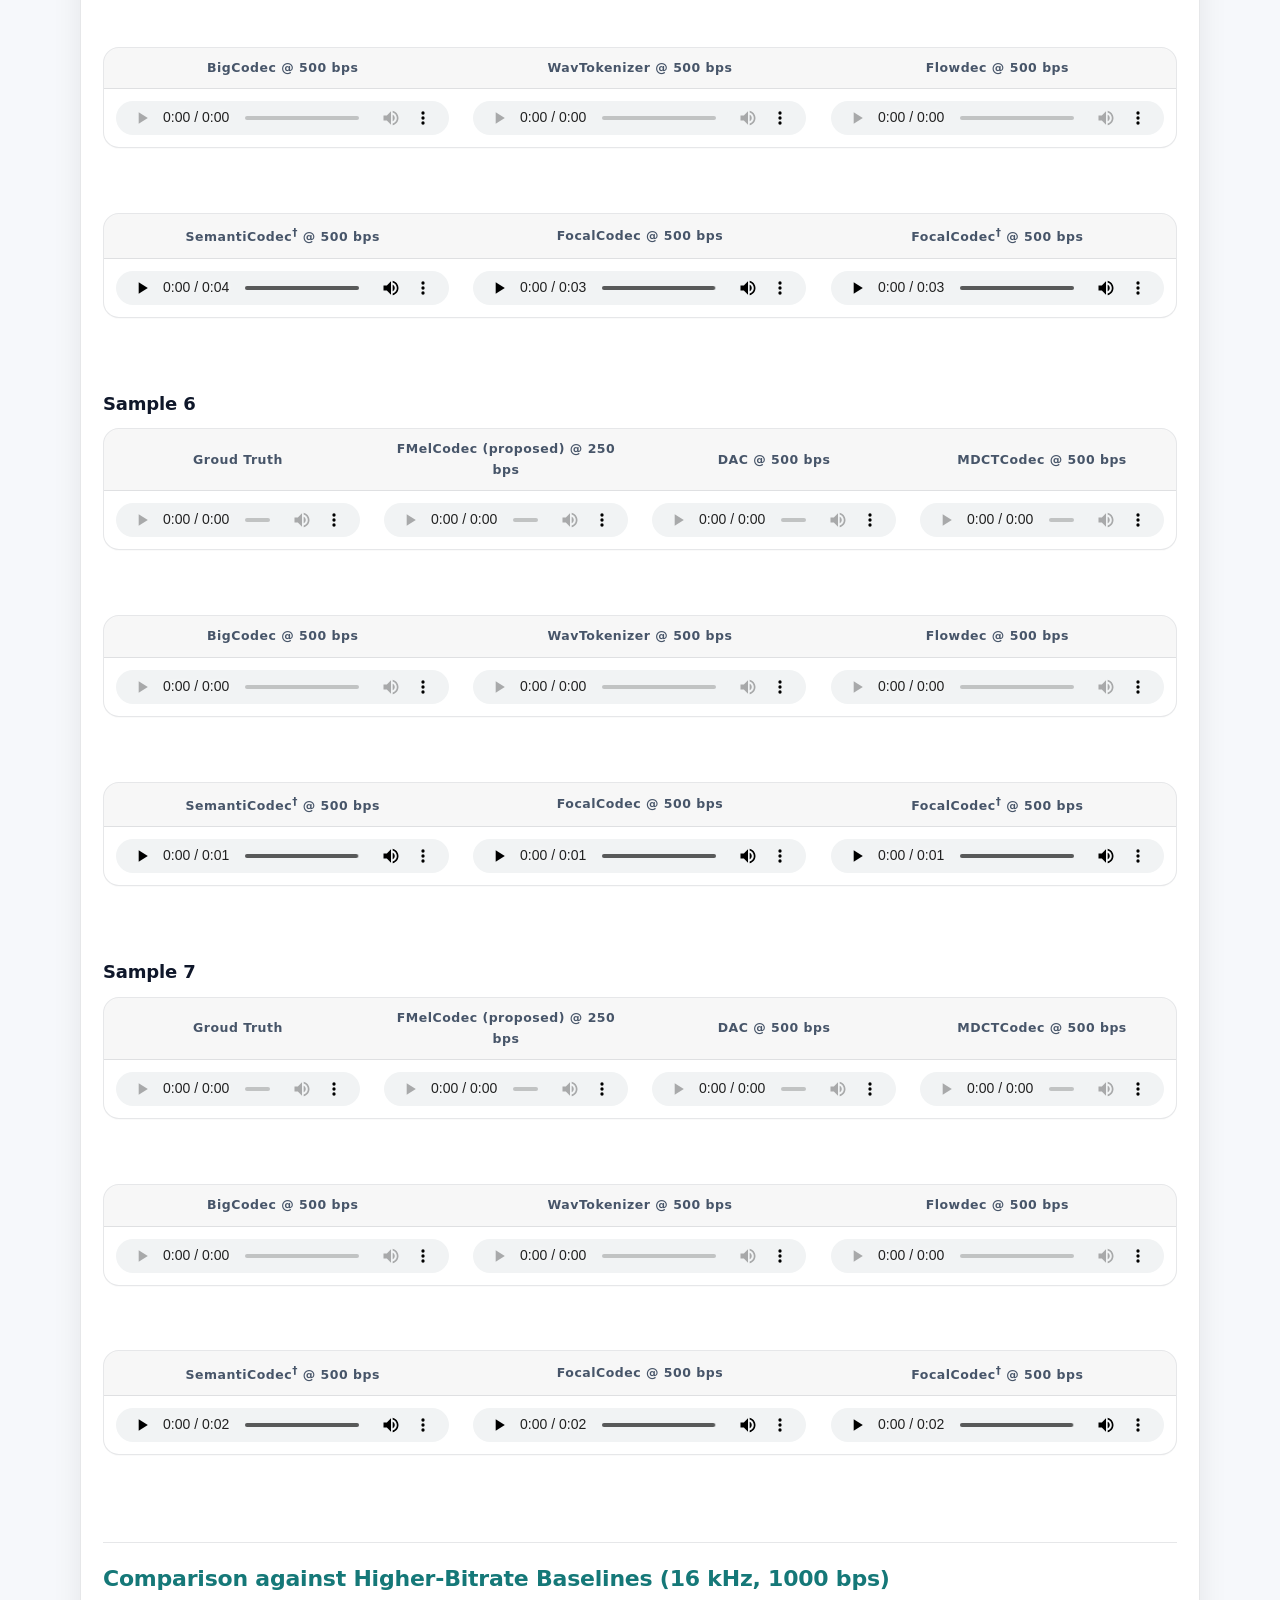
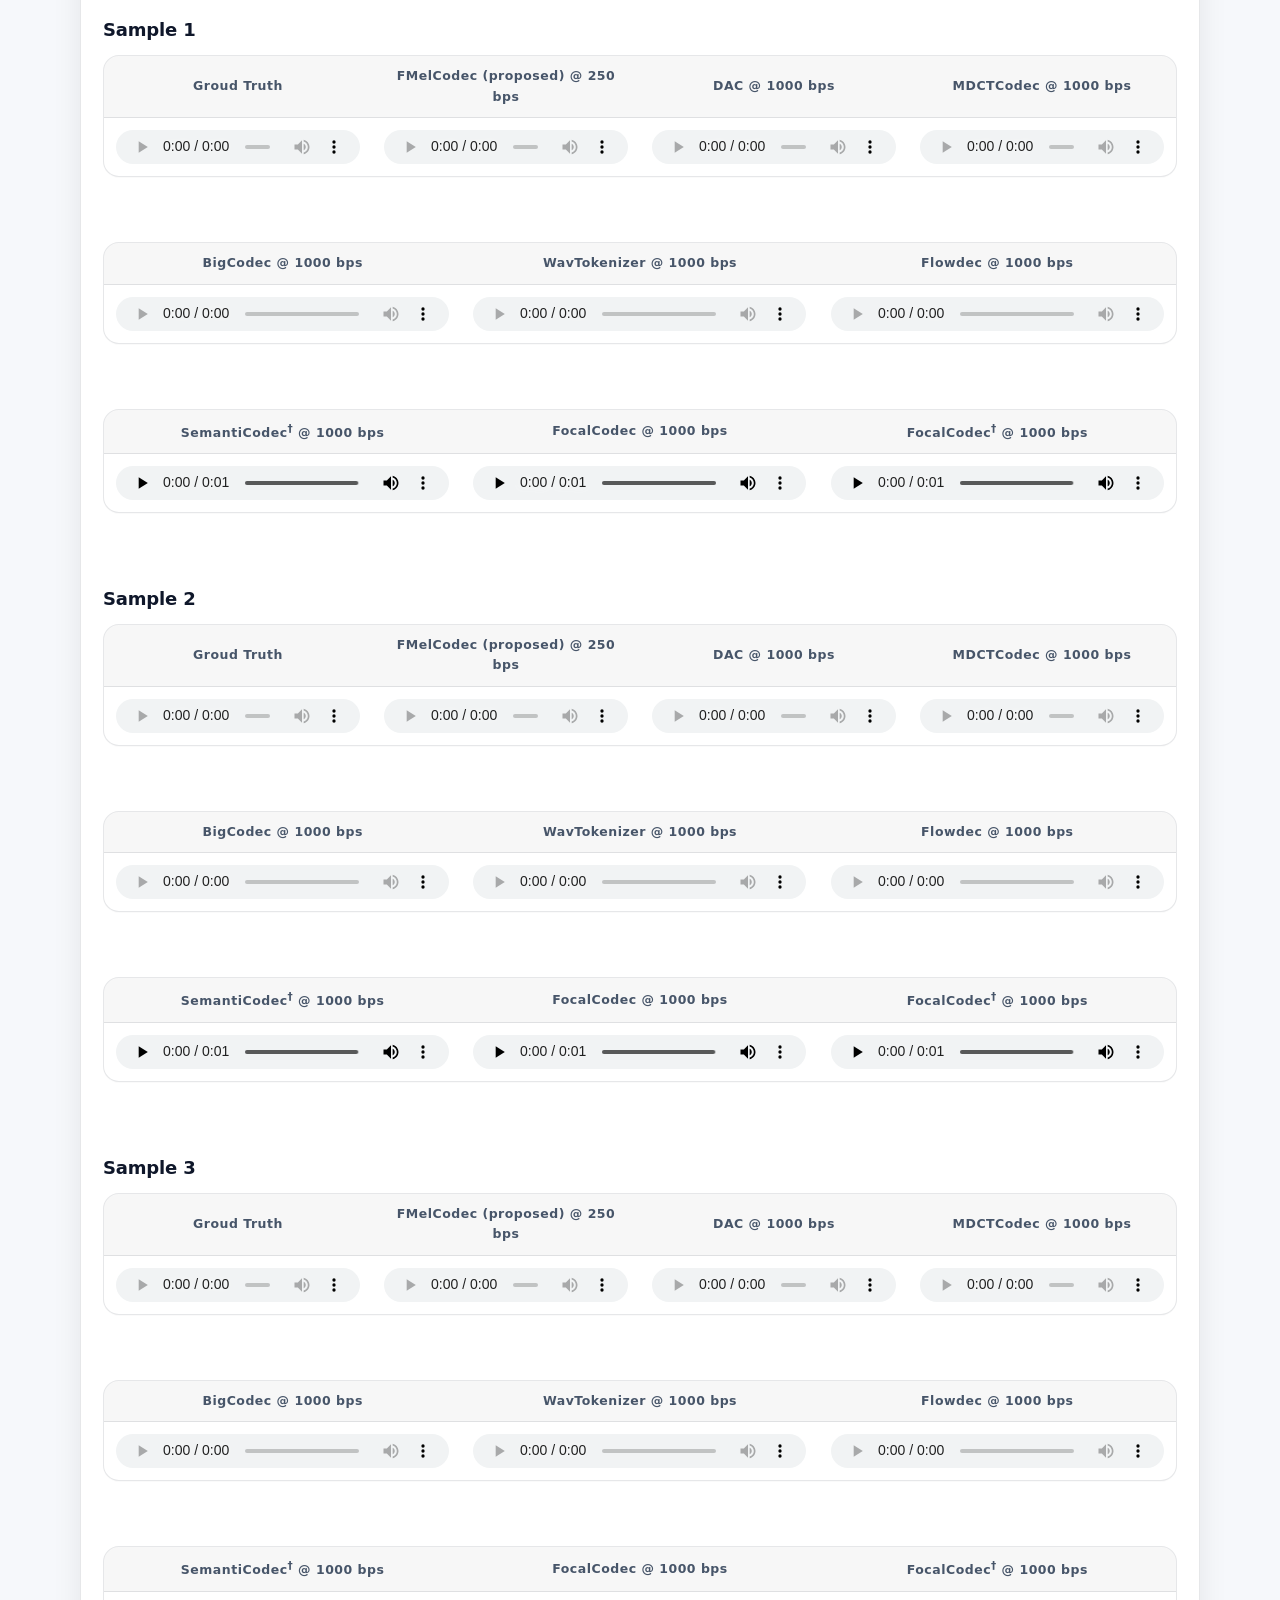
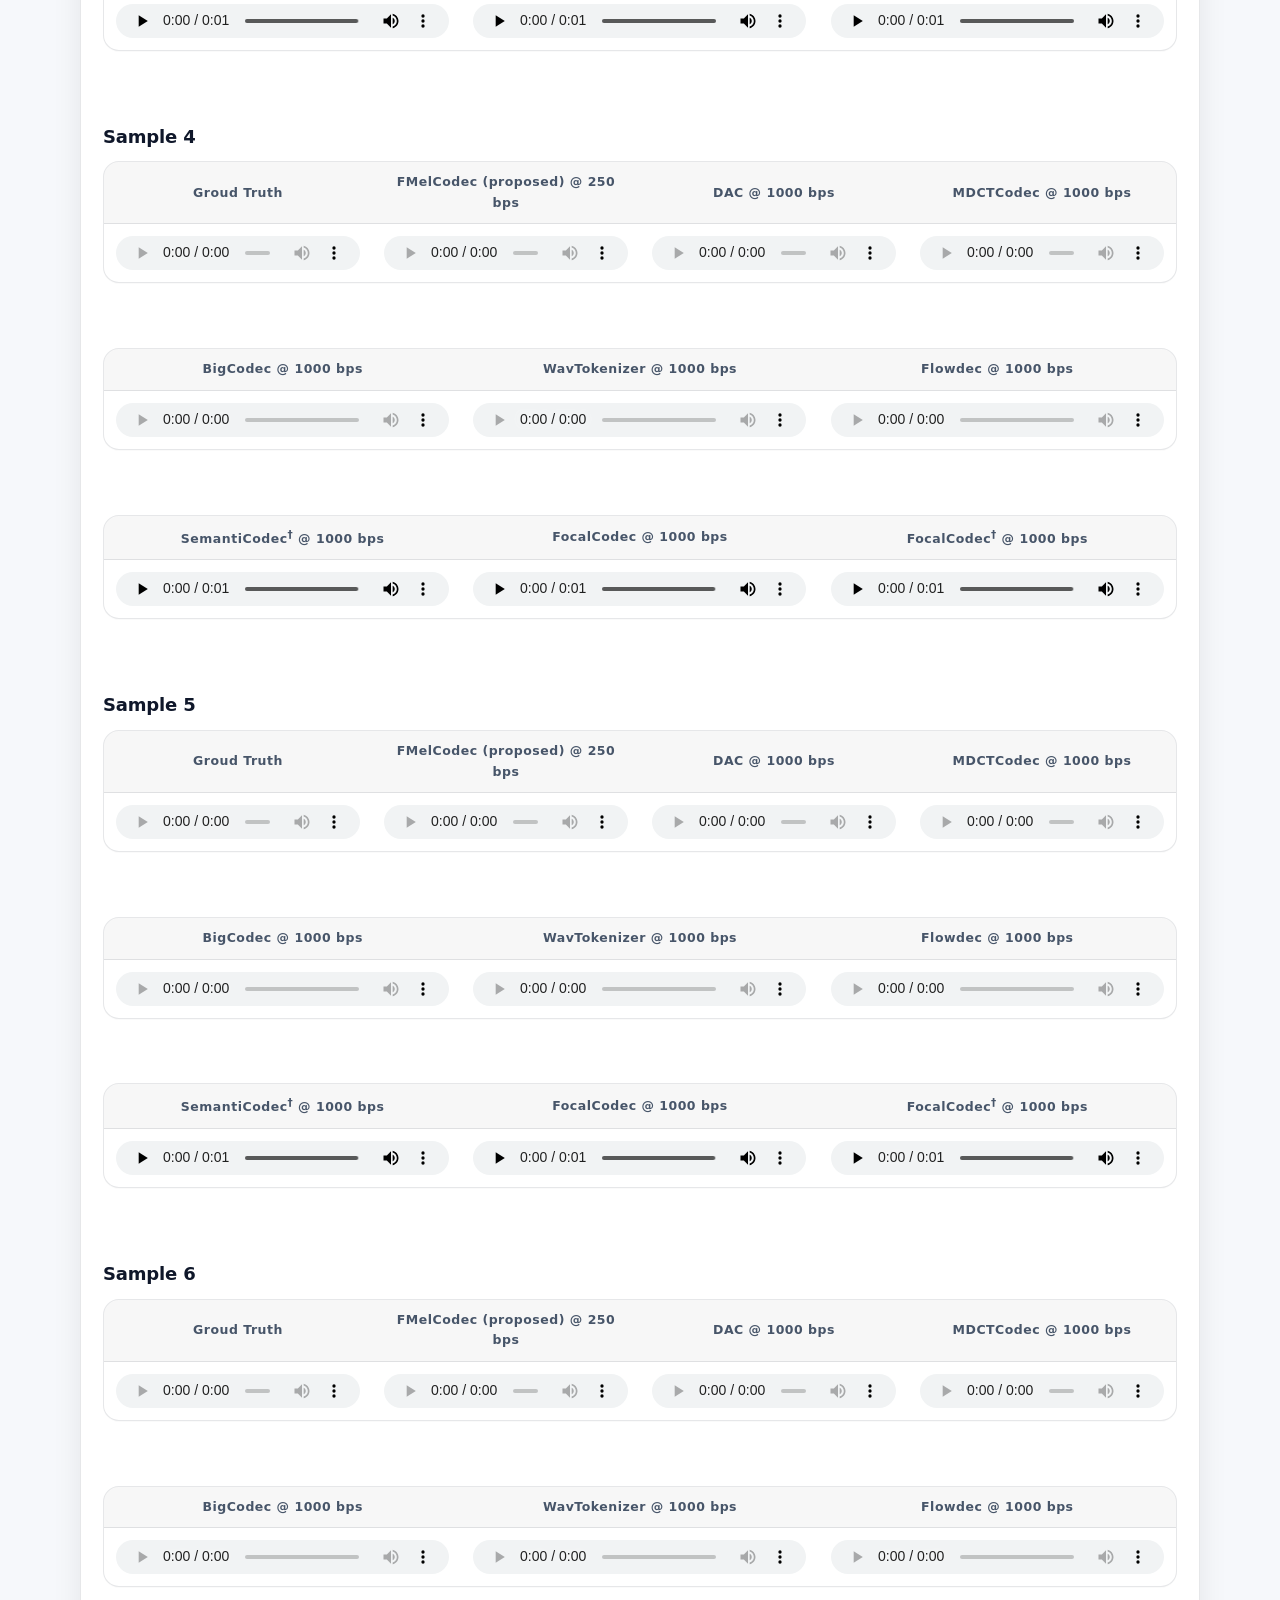
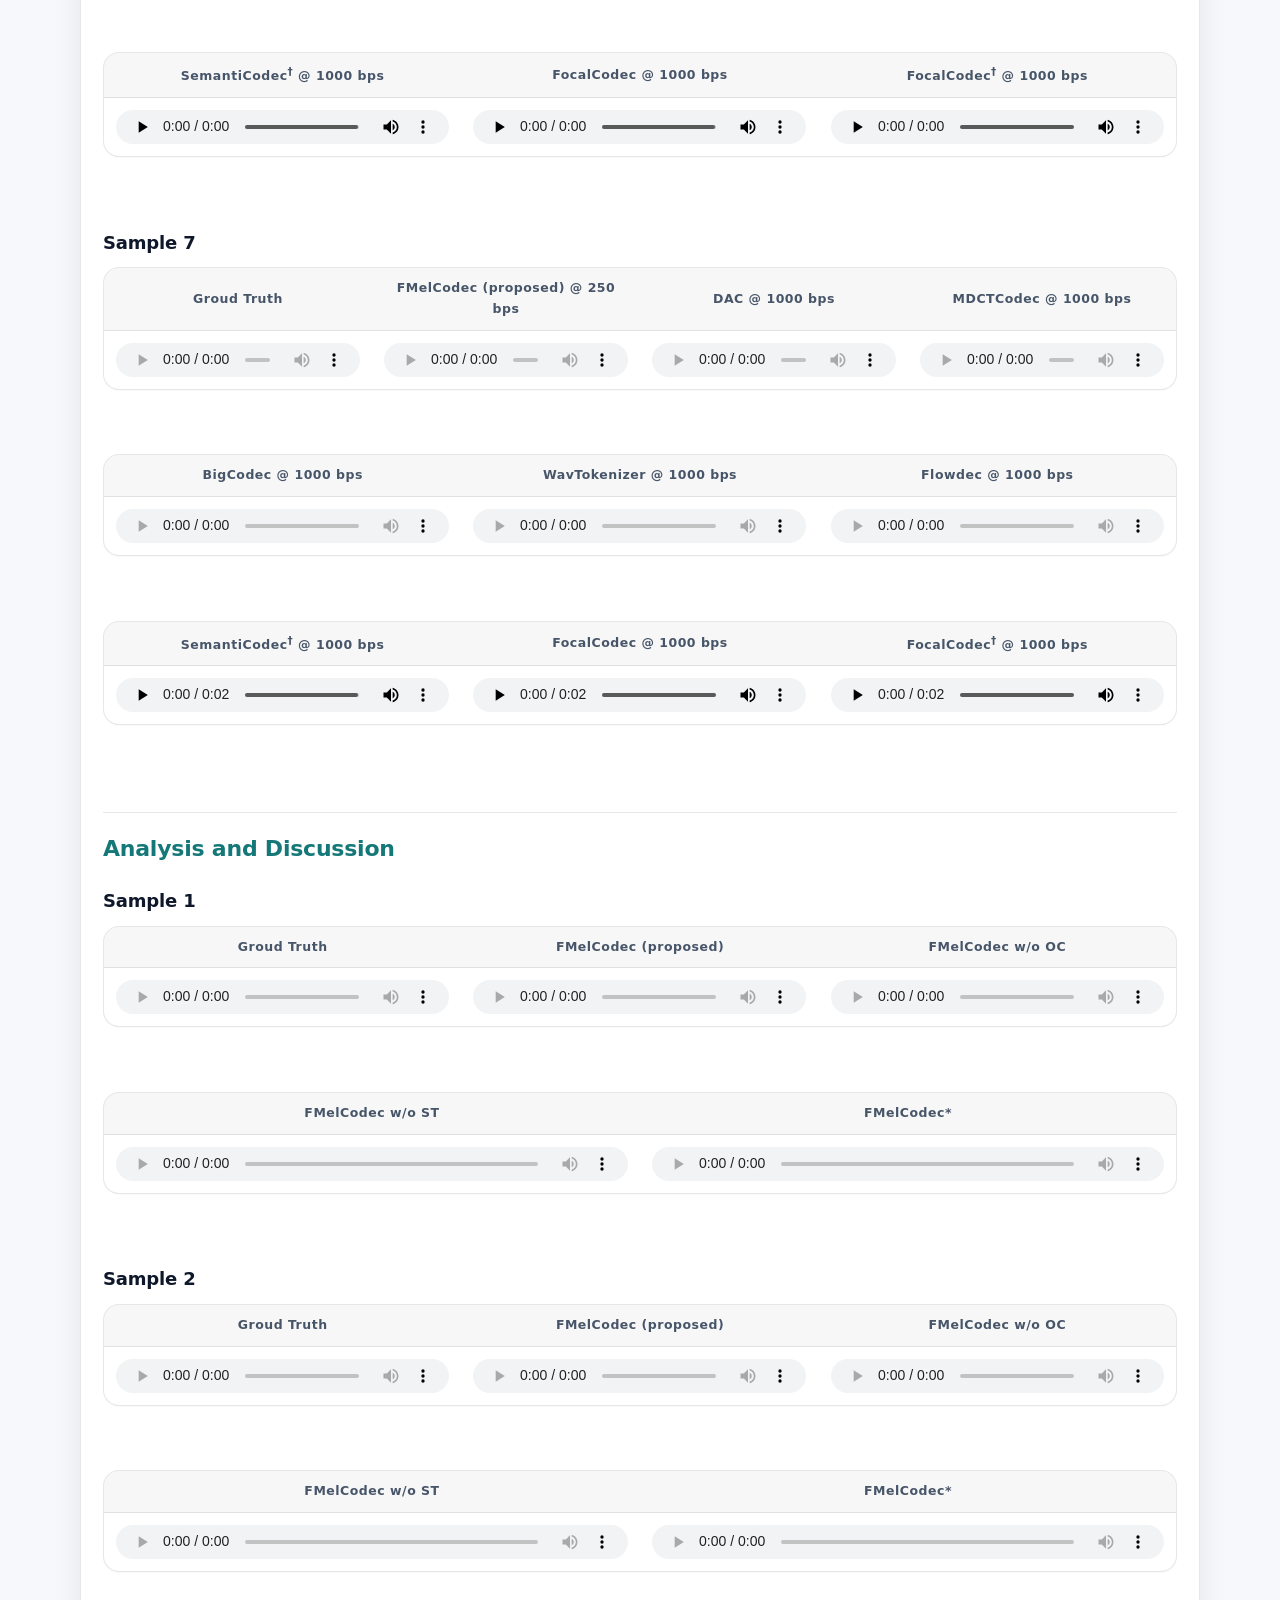
==== commit 805fc722: "Add SemantiCodec and FocalCodec baselines to 500/1000 demo" ====
--- a/index.html
+++ b/index.html
@@ -640,6 +640,23 @@
 </table>
 <br>
 <br>
+<table>
+  <thead>
+    <tr>
+      <th style="text-align: center"><strong>SemantiCodec<sup>†</sup> @ 500 bps</strong></th>
+      <th style="text-align: center"><strong>FocalCodec @ 500 bps</strong></th>
+      <th style="text-align: center"><strong>FocalCodec<sup>†</sup> @ 500 bps</strong></th>
+    </tr>
+  </thead>
+  <tbody>
+    <tr>
+      <td style="text-align: left"><audio src="./wavs/500/H/H_01.wav" controls="" preload=""></audio></td>
+      <td style="text-align: left"><audio src="./wavs/500/I/I_01.wav" controls="" preload=""></audio></td>
+      <td style="text-align: left"><audio src="./wavs/500/J/J_01.wav" controls="" preload=""></audio></td>
+  </tbody>
+</table>
+<br>
+<br>
 <h3>Sample 2</h3>
 <table>
   <thead>
@@ -677,6 +694,23 @@
 </table>
 <br>
 <br>
+<table>
+  <thead>
+    <tr>
+      <th style="text-align: center"><strong>SemantiCodec<sup>†</sup> @ 500 bps</strong></th>
+      <th style="text-align: center"><strong>FocalCodec @ 500 bps</strong></th>
+      <th style="text-align: center"><strong>FocalCodec<sup>†</sup> @ 500 bps</strong></th>
+    </tr>
+  </thead>
+  <tbody>
+    <tr>
+      <td style="text-align: left"><audio src="./wavs/500/H/H_02.wav" controls="" preload=""></audio></td>
+      <td style="text-align: left"><audio src="./wavs/500/I/I_02.wav" controls="" preload=""></audio></td>
+      <td style="text-align: left"><audio src="./wavs/500/J/J_02.wav" controls="" preload=""></audio></td>
+  </tbody>
+</table>
+<br>
+<br>
 <h3>Sample 3</h3>
 <table>
   <thead>
@@ -714,6 +748,23 @@
 </table>
 <br>
 <br>
+<table>
+  <thead>
+    <tr>
+      <th style="text-align: center"><strong>SemantiCodec<sup>†</sup> @ 500 bps</strong></th>
+      <th style="text-align: center"><strong>FocalCodec @ 500 bps</strong></th>
+      <th style="text-align: center"><strong>FocalCodec<sup>†</sup> @ 500 bps</strong></th>
+    </tr>
+  </thead>
+  <tbody>
+    <tr>
+      <td style="text-align: left"><audio src="./wavs/500/H/H_03.wav" controls="" preload=""></audio></td>
+      <td style="text-align: left"><audio src="./wavs/500/I/I_03.wav" controls="" preload=""></audio></td>
+      <td style="text-align: left"><audio src="./wavs/500/J/J_03.wav" controls="" preload=""></audio></td>
+  </tbody>
+</table>
+<br>
+<br>
 <h3>Sample 4</h3>
 <table>
   <thead>
@@ -751,6 +802,23 @@
 </table>
 <br>
 <br>
+<table>
+  <thead>
+    <tr>
+      <th style="text-align: center"><strong>SemantiCodec<sup>†</sup> @ 500 bps</strong></th>
+      <th style="text-align: center"><strong>FocalCodec @ 500 bps</strong></th>
+      <th style="text-align: center"><strong>FocalCodec<sup>†</sup> @ 500 bps</strong></th>
+    </tr>
+  </thead>
+  <tbody>
+    <tr>
+      <td style="text-align: left"><audio src="./wavs/500/H/H_04.wav" controls="" preload=""></audio></td>
+      <td style="text-align: left"><audio src="./wavs/500/I/I_04.wav" controls="" preload=""></audio></td>
+      <td style="text-align: left"><audio src="./wavs/500/J/J_04.wav" controls="" preload=""></audio></td>
+  </tbody>
+</table>
+<br>
+<br>
 <h3>Sample 5</h3>
 <table>
   <thead>
@@ -788,6 +856,23 @@
 </table>
 <br>
 <br>
+<table>
+  <thead>
+    <tr>
+      <th style="text-align: center"><strong>SemantiCodec<sup>†</sup> @ 500 bps</strong></th>
+      <th style="text-align: center"><strong>FocalCodec @ 500 bps</strong></th>
+      <th style="text-align: center"><strong>FocalCodec<sup>†</sup> @ 500 bps</strong></th>
+    </tr>
+  </thead>
+  <tbody>
+    <tr>
+      <td style="text-align: left"><audio src="./wavs/500/H/H_05.wav" controls="" preload=""></audio></td>
+      <td style="text-align: left"><audio src="./wavs/500/I/I_05.wav" controls="" preload=""></audio></td>
+      <td style="text-align: left"><audio src="./wavs/500/J/J_05.wav" controls="" preload=""></audio></td>
+  </tbody>
+</table>
+<br>
+<br>
 <h3>Sample 6</h3>
 <table>
   <thead>
@@ -825,6 +910,23 @@
 </table>
 <br>
 <br>
+<table>
+  <thead>
+    <tr>
+      <th style="text-align: center"><strong>SemantiCodec<sup>†</sup> @ 500 bps</strong></th>
+      <th style="text-align: center"><strong>FocalCodec @ 500 bps</strong></th>
+      <th style="text-align: center"><strong>FocalCodec<sup>†</sup> @ 500 bps</strong></th>
+    </tr>
+  </thead>
+  <tbody>
+    <tr>
+      <td style="text-align: left"><audio src="./wavs/500/H/H_06.wav" controls="" preload=""></audio></td>
+      <td style="text-align: left"><audio src="./wavs/500/I/I_06.wav" controls="" preload=""></audio></td>
+      <td style="text-align: left"><audio src="./wavs/500/J/J_06.wav" controls="" preload=""></audio></td>
+  </tbody>
+</table>
+<br>
+<br>
 <h3>Sample 7</h3>
 <table>
   <thead>
@@ -862,6 +964,23 @@
 </table>
 <br>
 <br>
+<table>
+  <thead>
+    <tr>
+      <th style="text-align: center"><strong>SemantiCodec<sup>†</sup> @ 500 bps</strong></th>
+      <th style="text-align: center"><strong>FocalCodec @ 500 bps</strong></th>
+      <th style="text-align: center"><strong>FocalCodec<sup>†</sup> @ 500 bps</strong></th>
+    </tr>
+  </thead>
+  <tbody>
+    <tr>
+      <td style="text-align: left"><audio src="./wavs/500/H/H_07.wav" controls="" preload=""></audio></td>
+      <td style="text-align: left"><audio src="./wavs/500/I/I_07.wav" controls="" preload=""></audio></td>
+      <td style="text-align: left"><audio src="./wavs/500/J/J_07.wav" controls="" preload=""></audio></td>
+  </tbody>
+</table>
+<br>
+<br>
 <a name="5"><h2>Comparison against Higher-Bitrate Baselines (16 kHz, 1000 bps)</h2></a>
 <h3>Sample 1</h3>
 <table>
@@ -900,6 +1019,23 @@
 </table>
 <br>
 <br>
+<table>
+  <thead>
+    <tr>
+      <th style="text-align: center"><strong>SemantiCodec<sup>†</sup> @ 1000 bps</strong></th>
+      <th style="text-align: center"><strong>FocalCodec @ 1000 bps</strong></th>
+      <th style="text-align: center"><strong>FocalCodec<sup>†</sup> @ 1000 bps</strong></th>
+    </tr>
+  </thead>
+  <tbody>
+    <tr>
+      <td style="text-align: left"><audio src="./wavs/1000/H/H_01.wav" controls="" preload=""></audio></td>
+      <td style="text-align: left"><audio src="./wavs/1000/I/I_01.wav" controls="" preload=""></audio></td>
+      <td style="text-align: left"><audio src="./wavs/1000/J/J_01.wav" controls="" preload=""></audio></td>
+  </tbody>
+</table>
+<br>
+<br>
 <h3>Sample 2</h3>
 <table>
   <thead>
@@ -937,6 +1073,23 @@
 </table>
 <br>
 <br>
+<table>
+  <thead>
+    <tr>
+      <th style="text-align: center"><strong>SemantiCodec<sup>†</sup> @ 1000 bps</strong></th>
+      <th style="text-align: center"><strong>FocalCodec @ 1000 bps</strong></th>
+      <th style="text-align: center"><strong>FocalCodec<sup>†</sup> @ 1000 bps</strong></th>
+    </tr>
+  </thead>
+  <tbody>
+    <tr>
+      <td style="text-align: left"><audio src="./wavs/1000/H/H_02.wav" controls="" preload=""></audio></td>
+      <td style="text-align: left"><audio src="./wavs/1000/I/I_02.wav" controls="" preload=""></audio></td>
+      <td style="text-align: left"><audio src="./wavs/1000/J/J_02.wav" controls="" preload=""></audio></td>
+  </tbody>
+</table>
+<br>
+<br>
 <h3>Sample 3</h3>
 <table>
   <thead>
@@ -974,6 +1127,23 @@
 </table>
 <br>
 <br>
+<table>
+  <thead>
+    <tr>
+      <th style="text-align: center"><strong>SemantiCodec<sup>†</sup> @ 1000 bps</strong></th>
+      <th style="text-align: center"><strong>FocalCodec @ 1000 bps</strong></th>
+      <th style="text-align: center"><strong>FocalCodec<sup>†</sup> @ 1000 bps</strong></th>
+    </tr>
+  </thead>
+  <tbody>
+    <tr>
+      <td style="text-align: left"><audio src="./wavs/1000/H/H_03.wav" controls="" preload=""></audio></td>
+      <td style="text-align: left"><audio src="./wavs/1000/I/I_03.wav" controls="" preload=""></audio></td>
+      <td style="text-align: left"><audio src="./wavs/1000/J/J_03.wav" controls="" preload=""></audio></td>
+  </tbody>
+</table>
+<br>
+<br>
 <h3>Sample 4</h3>
 <table>
   <thead>
@@ -1011,6 +1181,23 @@
 </table>
 <br>
 <br>
+<table>
+  <thead>
+    <tr>
+      <th style="text-align: center"><strong>SemantiCodec<sup>†</sup> @ 1000 bps</strong></th>
+      <th style="text-align: center"><strong>FocalCodec @ 1000 bps</strong></th>
+      <th style="text-align: center"><strong>FocalCodec<sup>†</sup> @ 1000 bps</strong></th>
+    </tr>
+  </thead>
+  <tbody>
+    <tr>
+      <td style="text-align: left"><audio src="./wavs/1000/H/H_04.wav" controls="" preload=""></audio></td>
+      <td style="text-align: left"><audio src="./wavs/1000/I/I_04.wav" controls="" preload=""></audio></td>
+      <td style="text-align: left"><audio src="./wavs/1000/J/J_04.wav" controls="" preload=""></audio></td>
+  </tbody>
+</table>
+<br>
+<br>
 <h3>Sample 5</h3>
 <table>
   <thead>
@@ -1048,6 +1235,23 @@
 </table>
 <br>
 <br>
+<table>
+  <thead>
+    <tr>
+      <th style="text-align: center"><strong>SemantiCodec<sup>†</sup> @ 1000 bps</strong></th>
+      <th style="text-align: center"><strong>FocalCodec @ 1000 bps</strong></th>
+      <th style="text-align: center"><strong>FocalCodec<sup>†</sup> @ 1000 bps</strong></th>
+    </tr>
+  </thead>
+  <tbody>
+    <tr>
+      <td style="text-align: left"><audio src="./wavs/1000/H/H_05.wav" controls="" preload=""></audio></td>
+      <td style="text-align: left"><audio src="./wavs/1000/I/I_05.wav" controls="" preload=""></audio></td>
+      <td style="text-align: left"><audio src="./wavs/1000/J/J_05.wav" controls="" preload=""></audio></td>
+  </tbody>
+</table>
+<br>
+<br>
 <h3>Sample 6</h3>
 <table>
   <thead>
@@ -1081,6 +1285,23 @@
       <td style="text-align: left"><audio src="./wavs/1000/E/E_06.wav" controls="" preload=""></audio></td>
       <td style="text-align: left"><audio src="./wavs/1000/F/F_06.wav" controls="" preload=""></audio></td>
       <td style="text-align: left"><audio src="./wavs/1000/G/G_06.wav" controls="" preload=""></audio></td>
+  </tbody>
+</table>
+<br>
+<br>
+<table>
+  <thead>
+    <tr>
+      <th style="text-align: center"><strong>SemantiCodec<sup>†</sup> @ 1000 bps</strong></th>
+      <th style="text-align: center"><strong>FocalCodec @ 1000 bps</strong></th>
+      <th style="text-align: center"><strong>FocalCodec<sup>†</sup> @ 1000 bps</strong></th>
+    </tr>
+  </thead>
+  <tbody>
+    <tr>
+      <td style="text-align: left"><audio src="./wavs/1000/H/H_06.wav" controls="" preload=""></audio></td>
+      <td style="text-align: left"><audio src="./wavs/1000/I/I_06.wav" controls="" preload=""></audio></td>
+      <td style="text-align: left"><audio src="./wavs/1000/J/J_06.wav" controls="" preload=""></audio></td>
   </tbody>
 </table>
 <br>
@@ -1122,6 +1343,23 @@
 </table>
 <br>
 <br>
+<table>
+  <thead>
+    <tr>
+      <th style="text-align: center"><strong>SemantiCodec<sup>†</sup> @ 1000 bps</strong></th>
+      <th style="text-align: center"><strong>FocalCodec @ 1000 bps</strong></th>
+      <th style="text-align: center"><strong>FocalCodec<sup>†</sup> @ 1000 bps</strong></th>
+    </tr>
+  </thead>
+  <tbody>
+    <tr>
+      <td style="text-align: left"><audio src="./wavs/1000/H/H_07.wav" controls="" preload=""></audio></td>
+      <td style="text-align: left"><audio src="./wavs/1000/I/I_07.wav" controls="" preload=""></audio></td>
+      <td style="text-align: left"><audio src="./wavs/1000/J/J_07.wav" controls="" preload=""></audio></td>
+  </tbody>
+</table>
+<br>
+<br>
 <a name="6"><h2>Analysis and Discussion</h2></a>
 <h3>Sample 1</h3>
 <table>
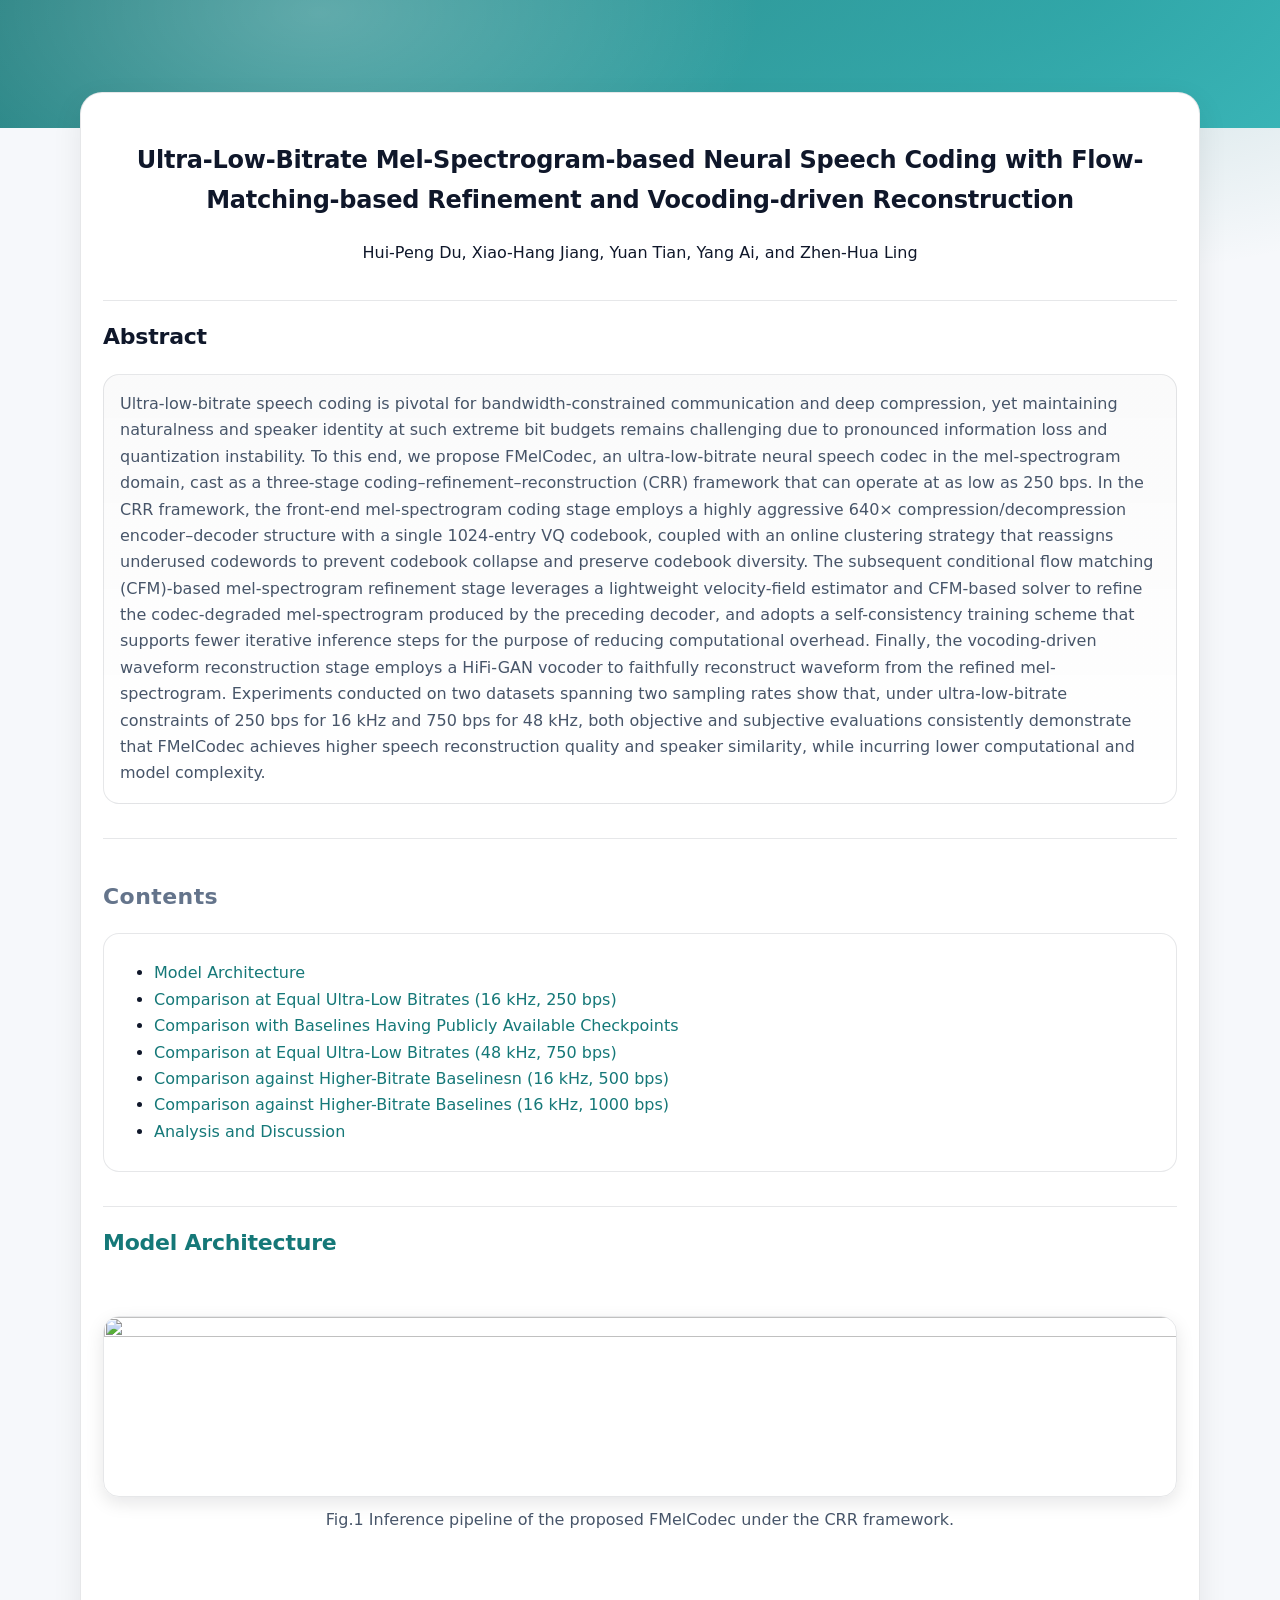
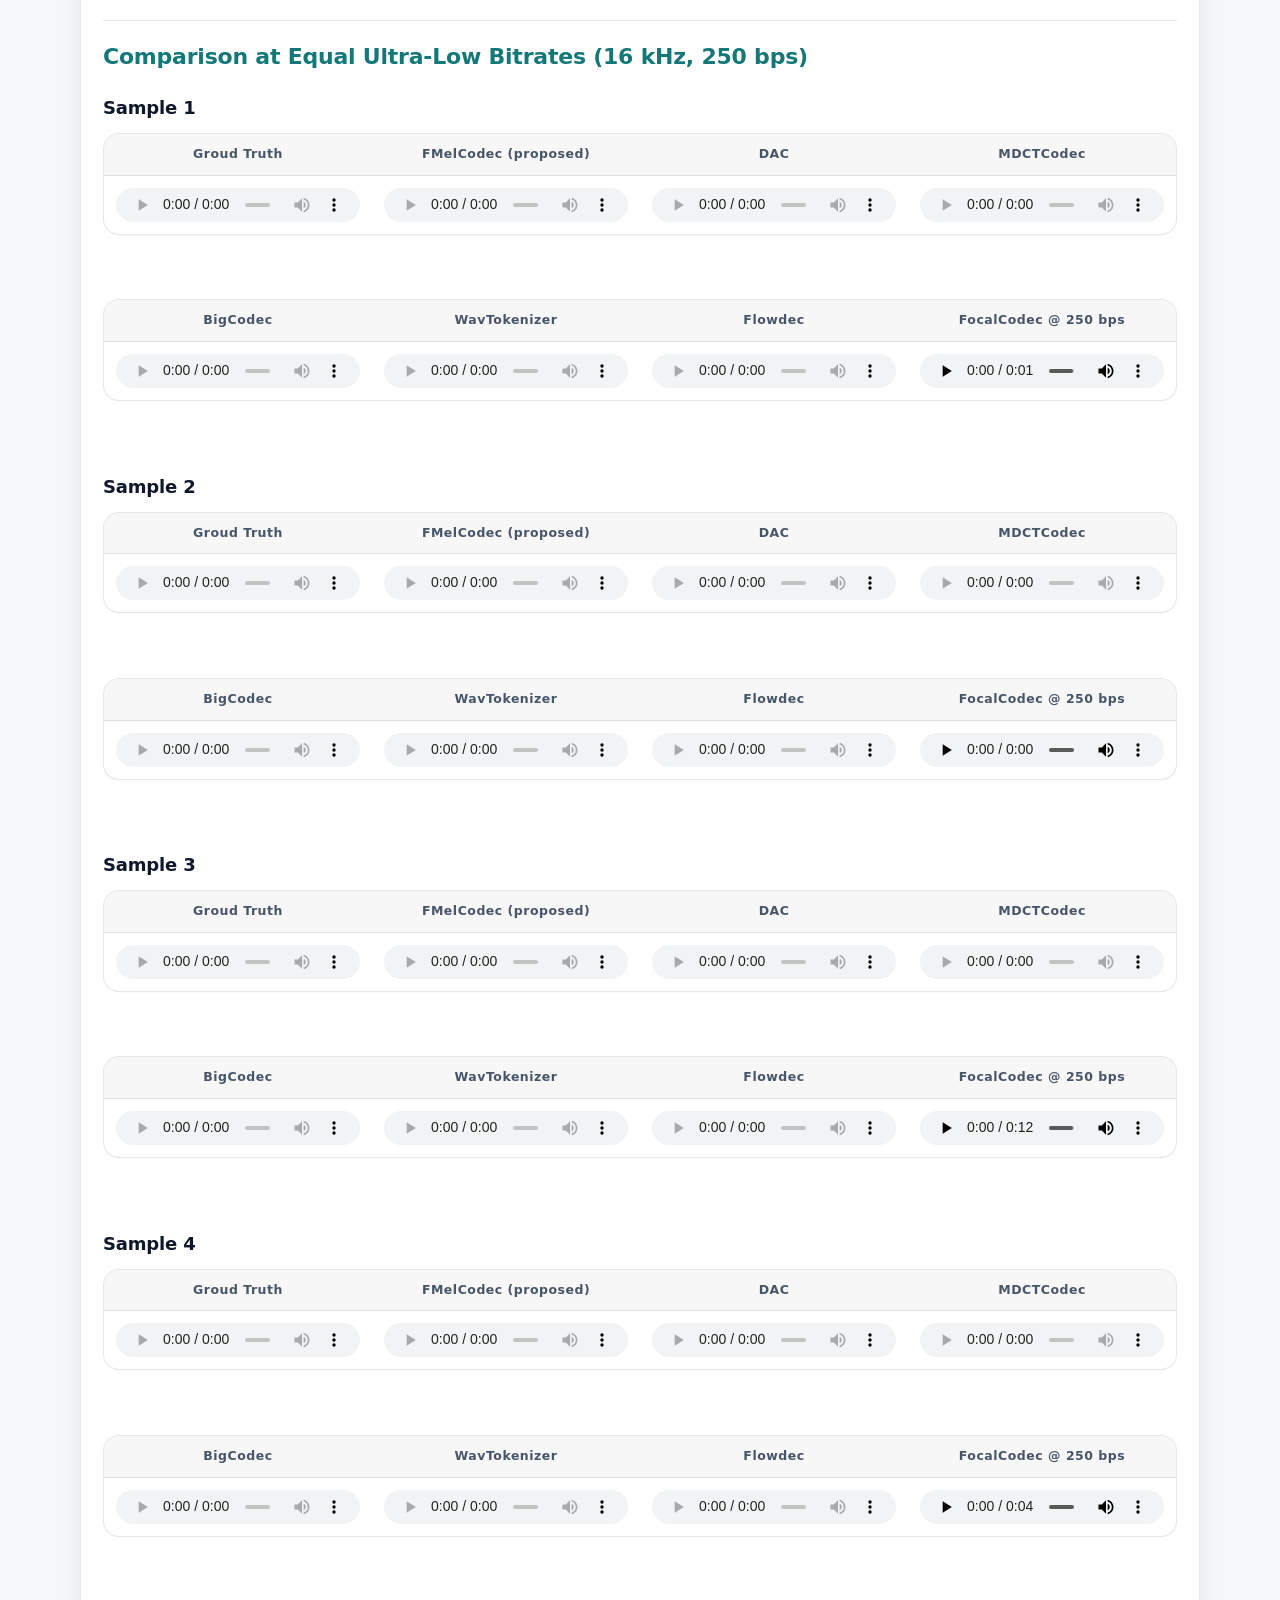
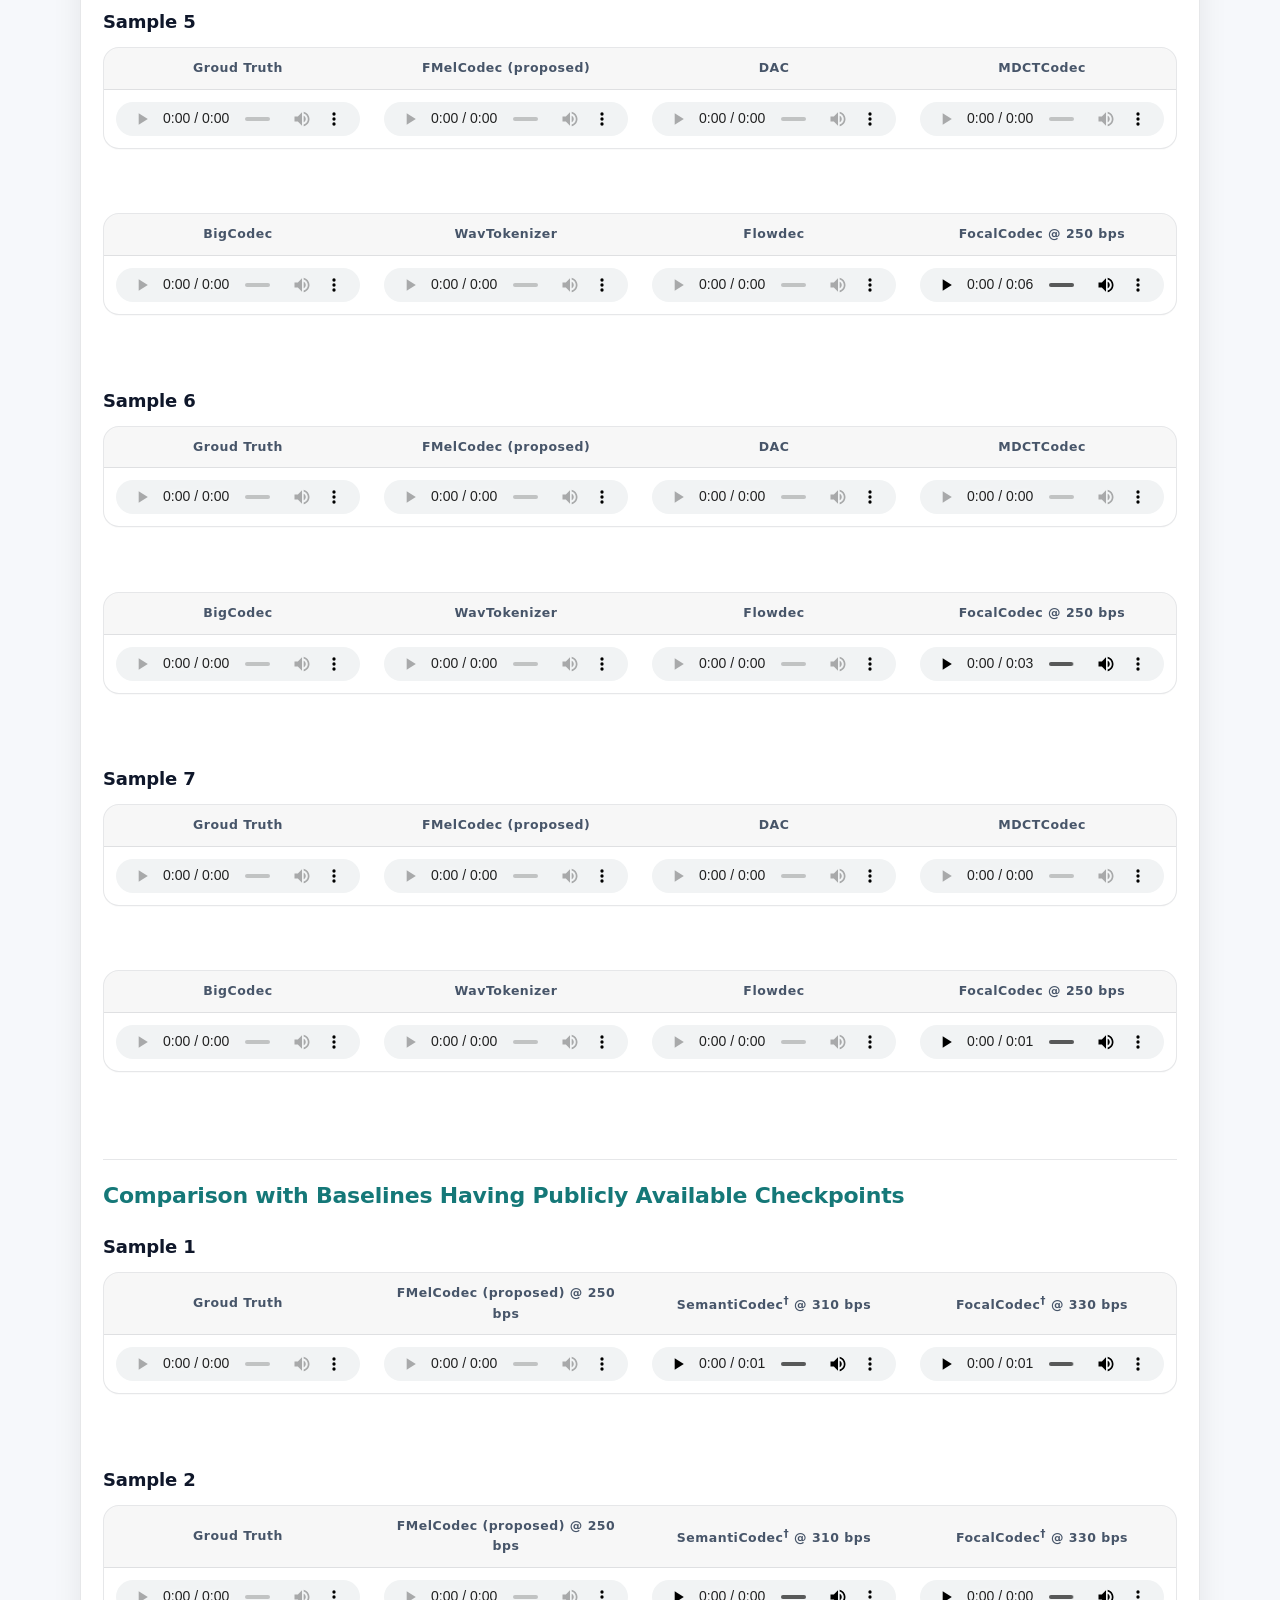
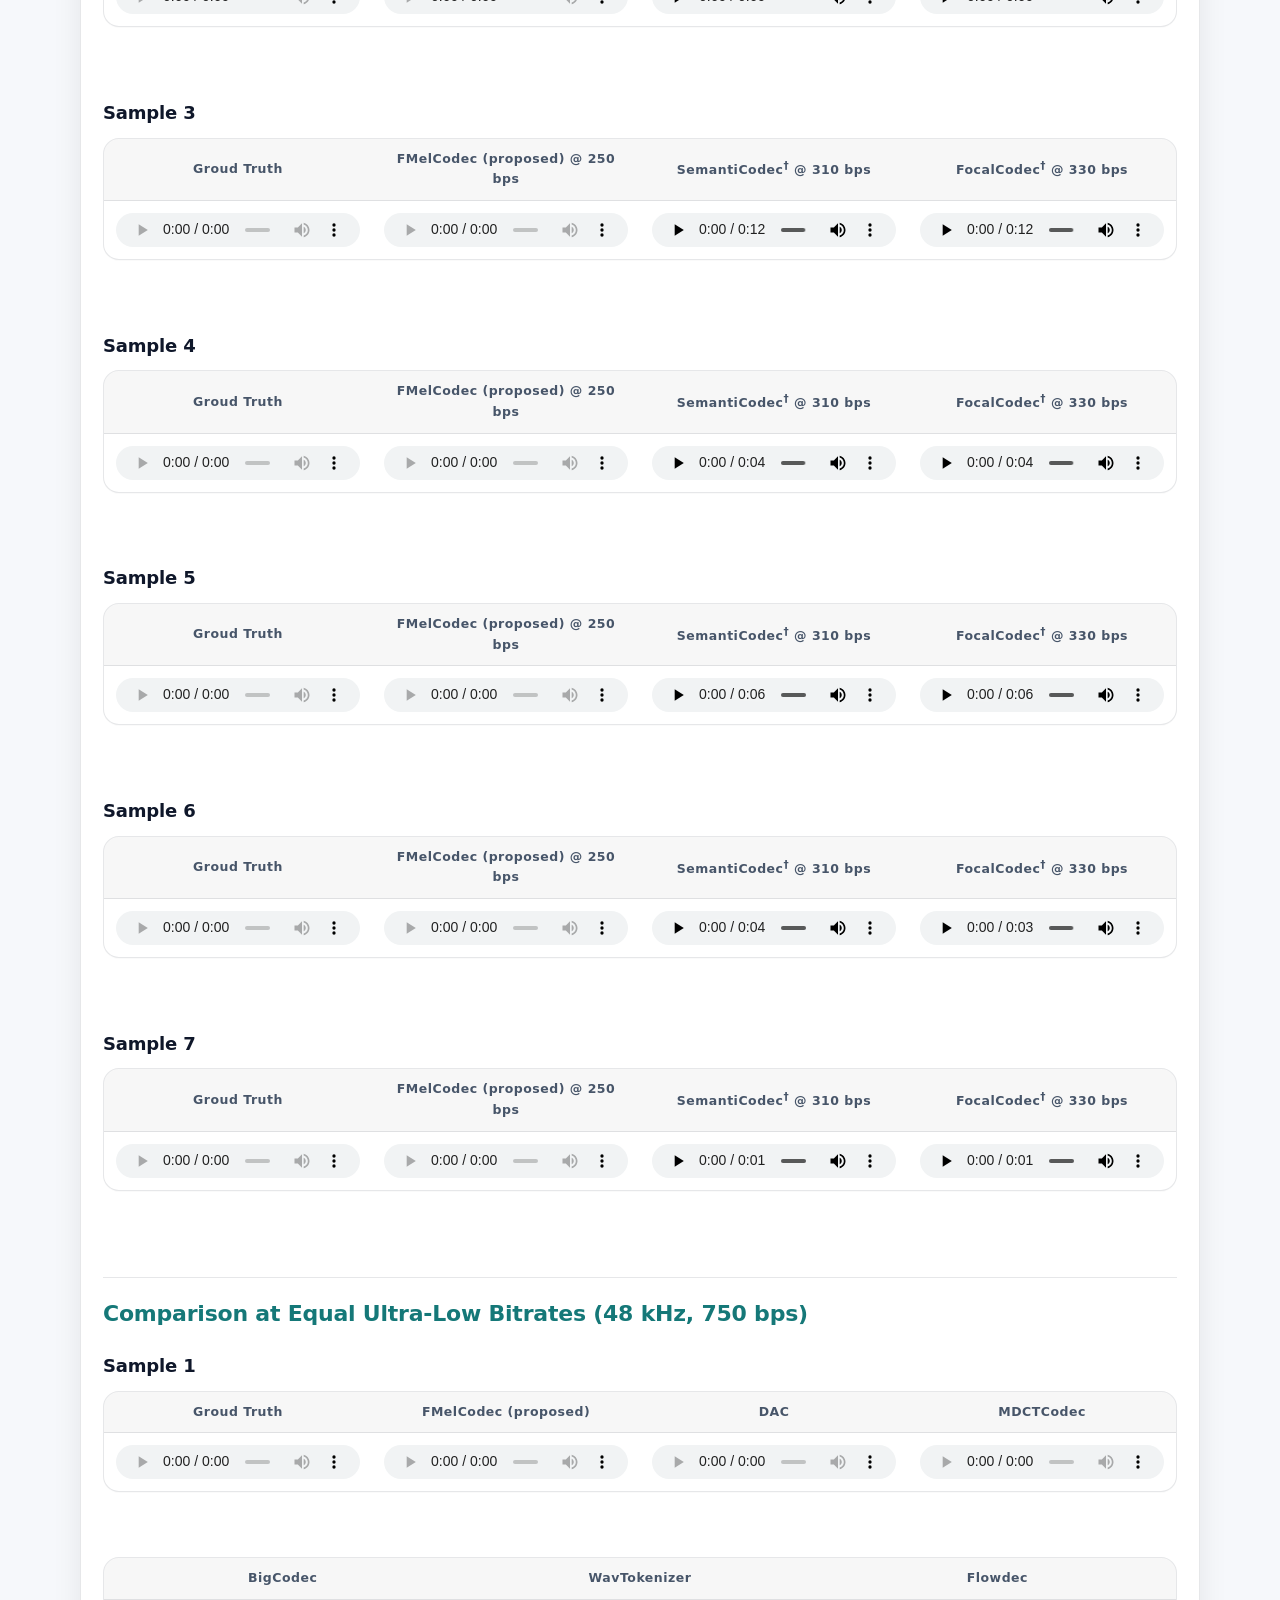
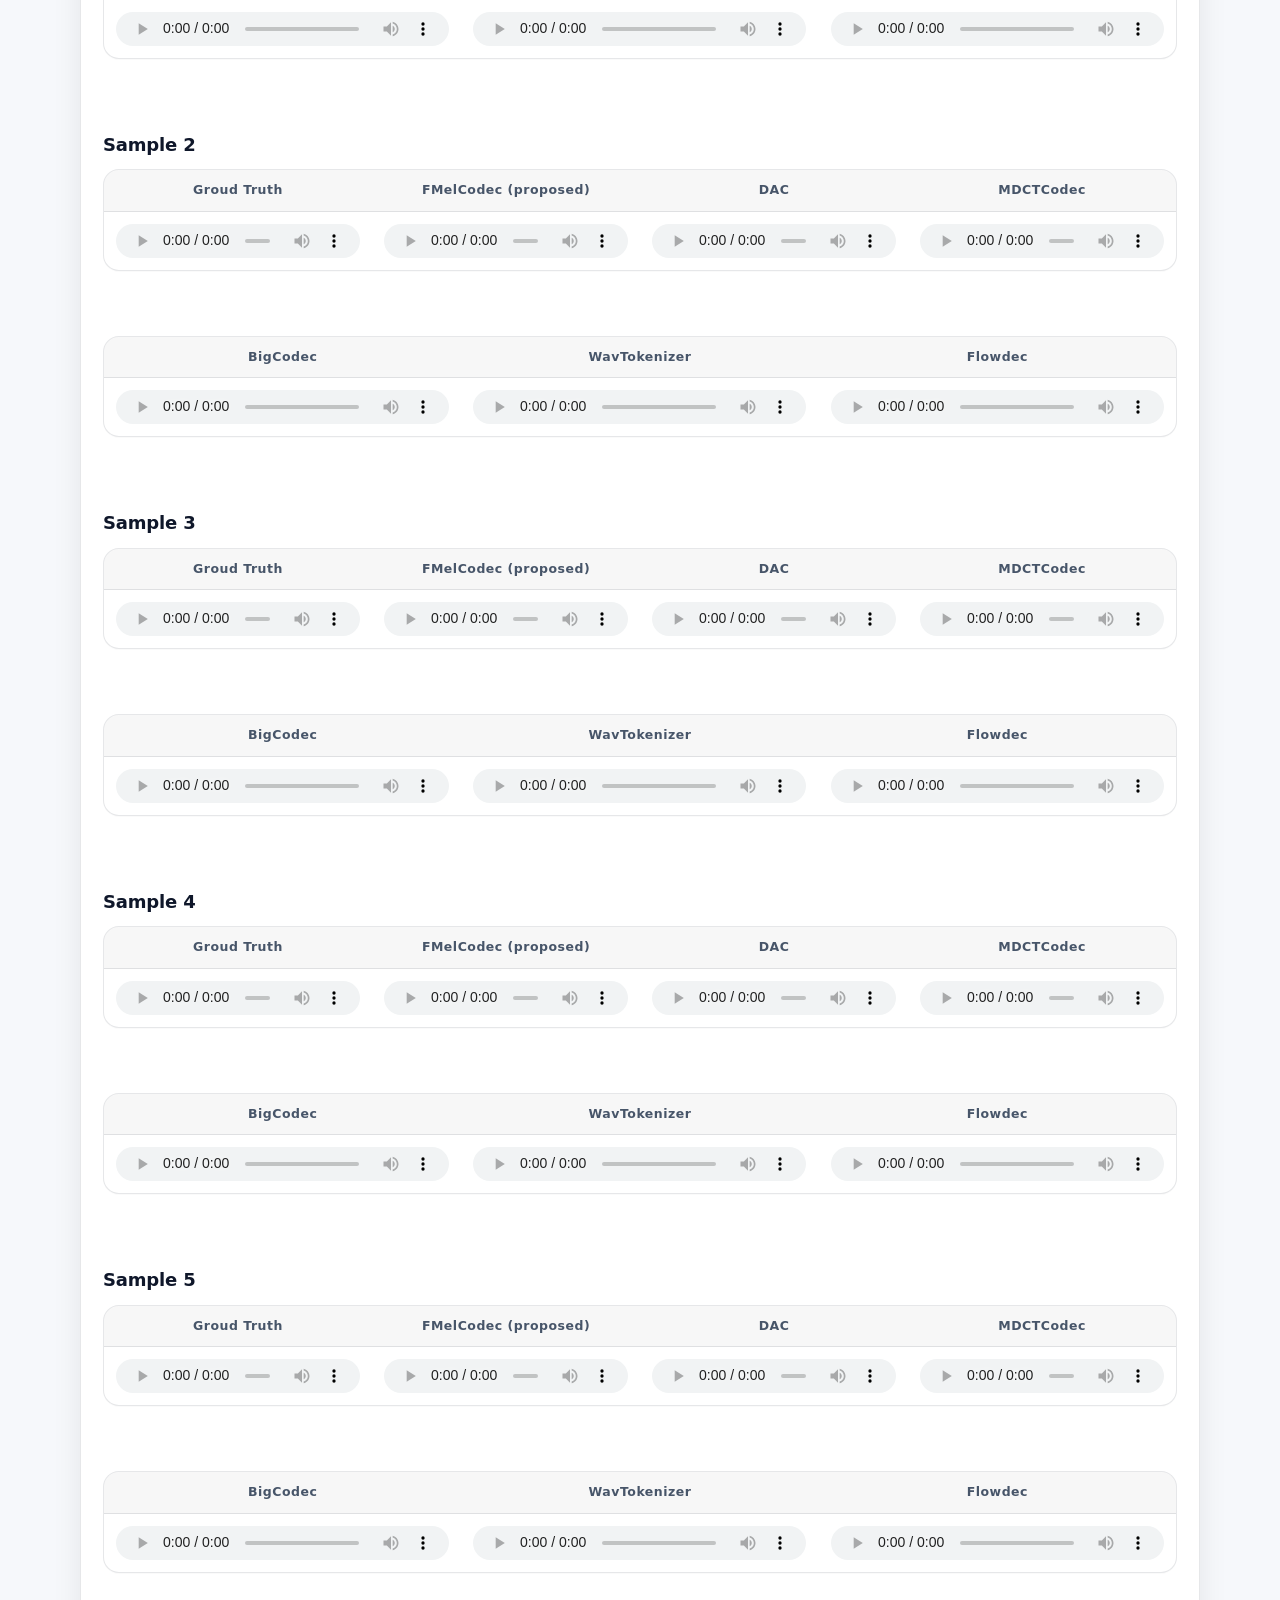
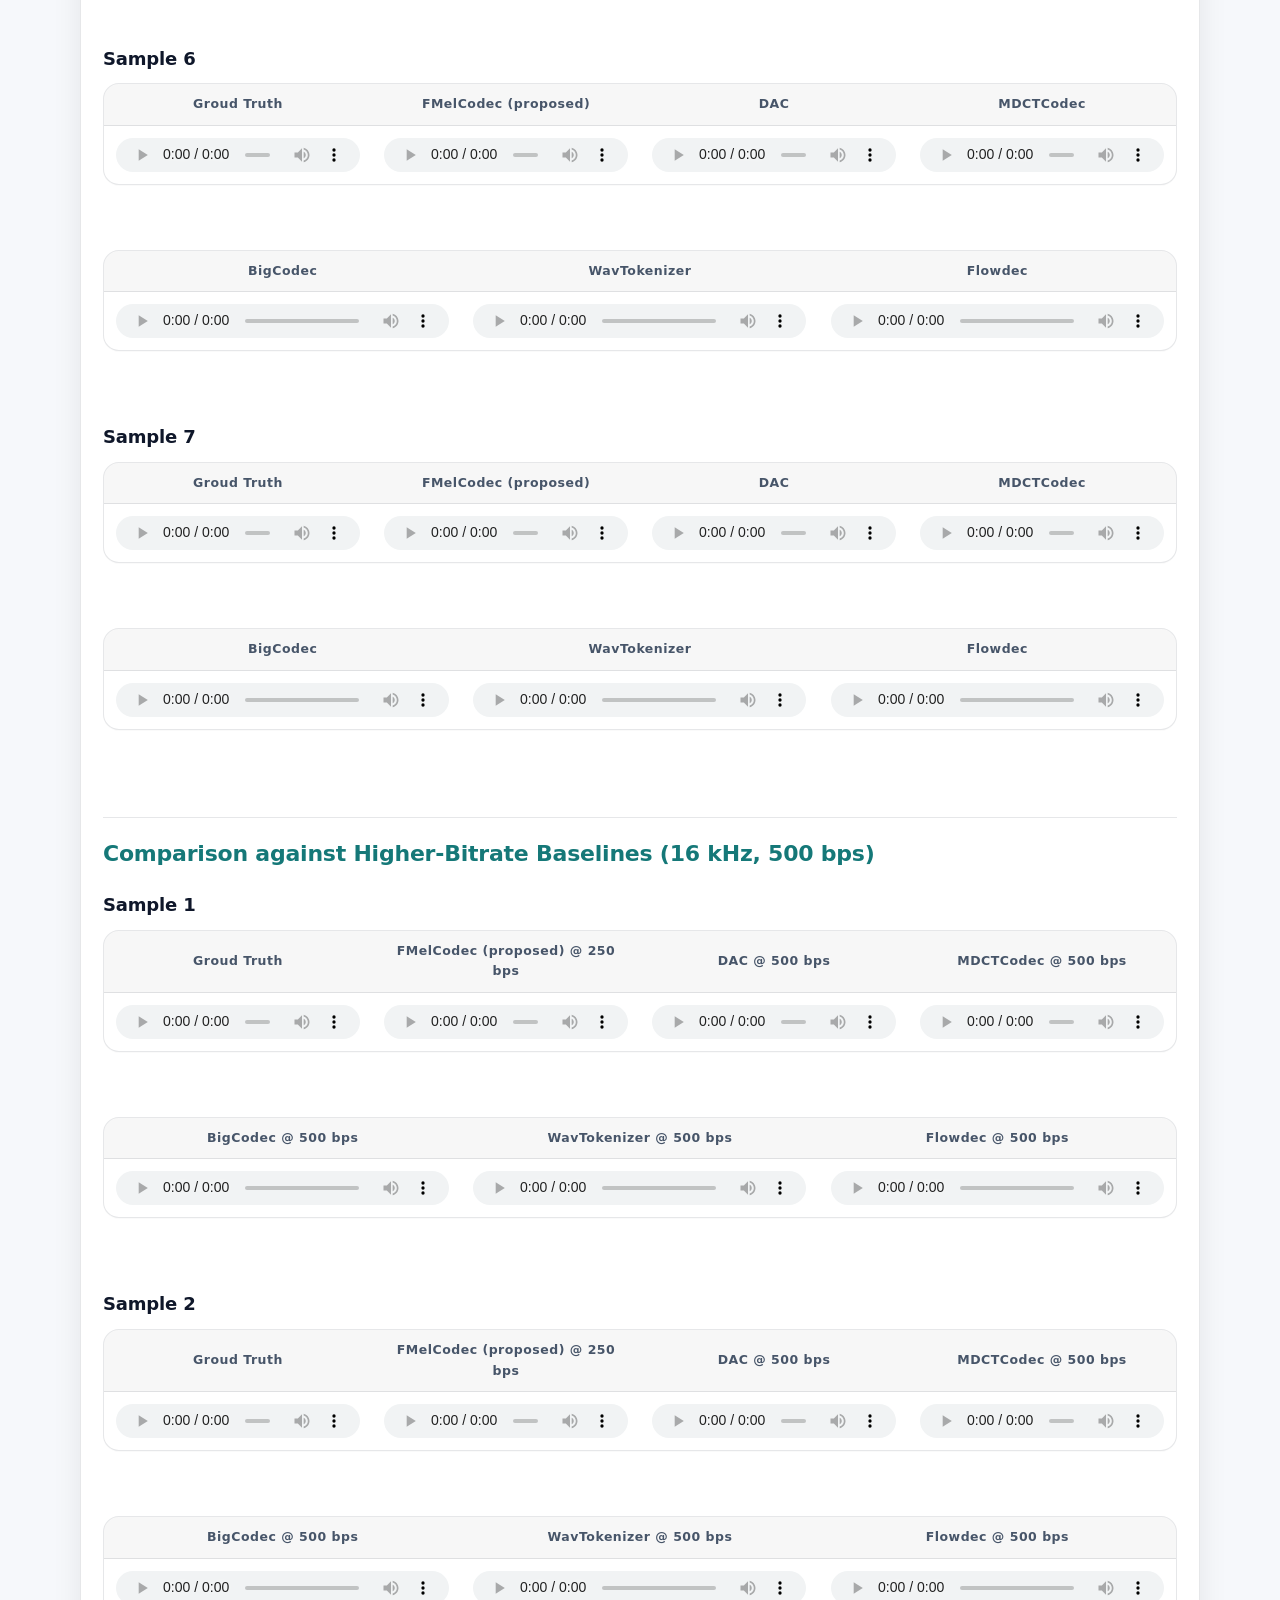
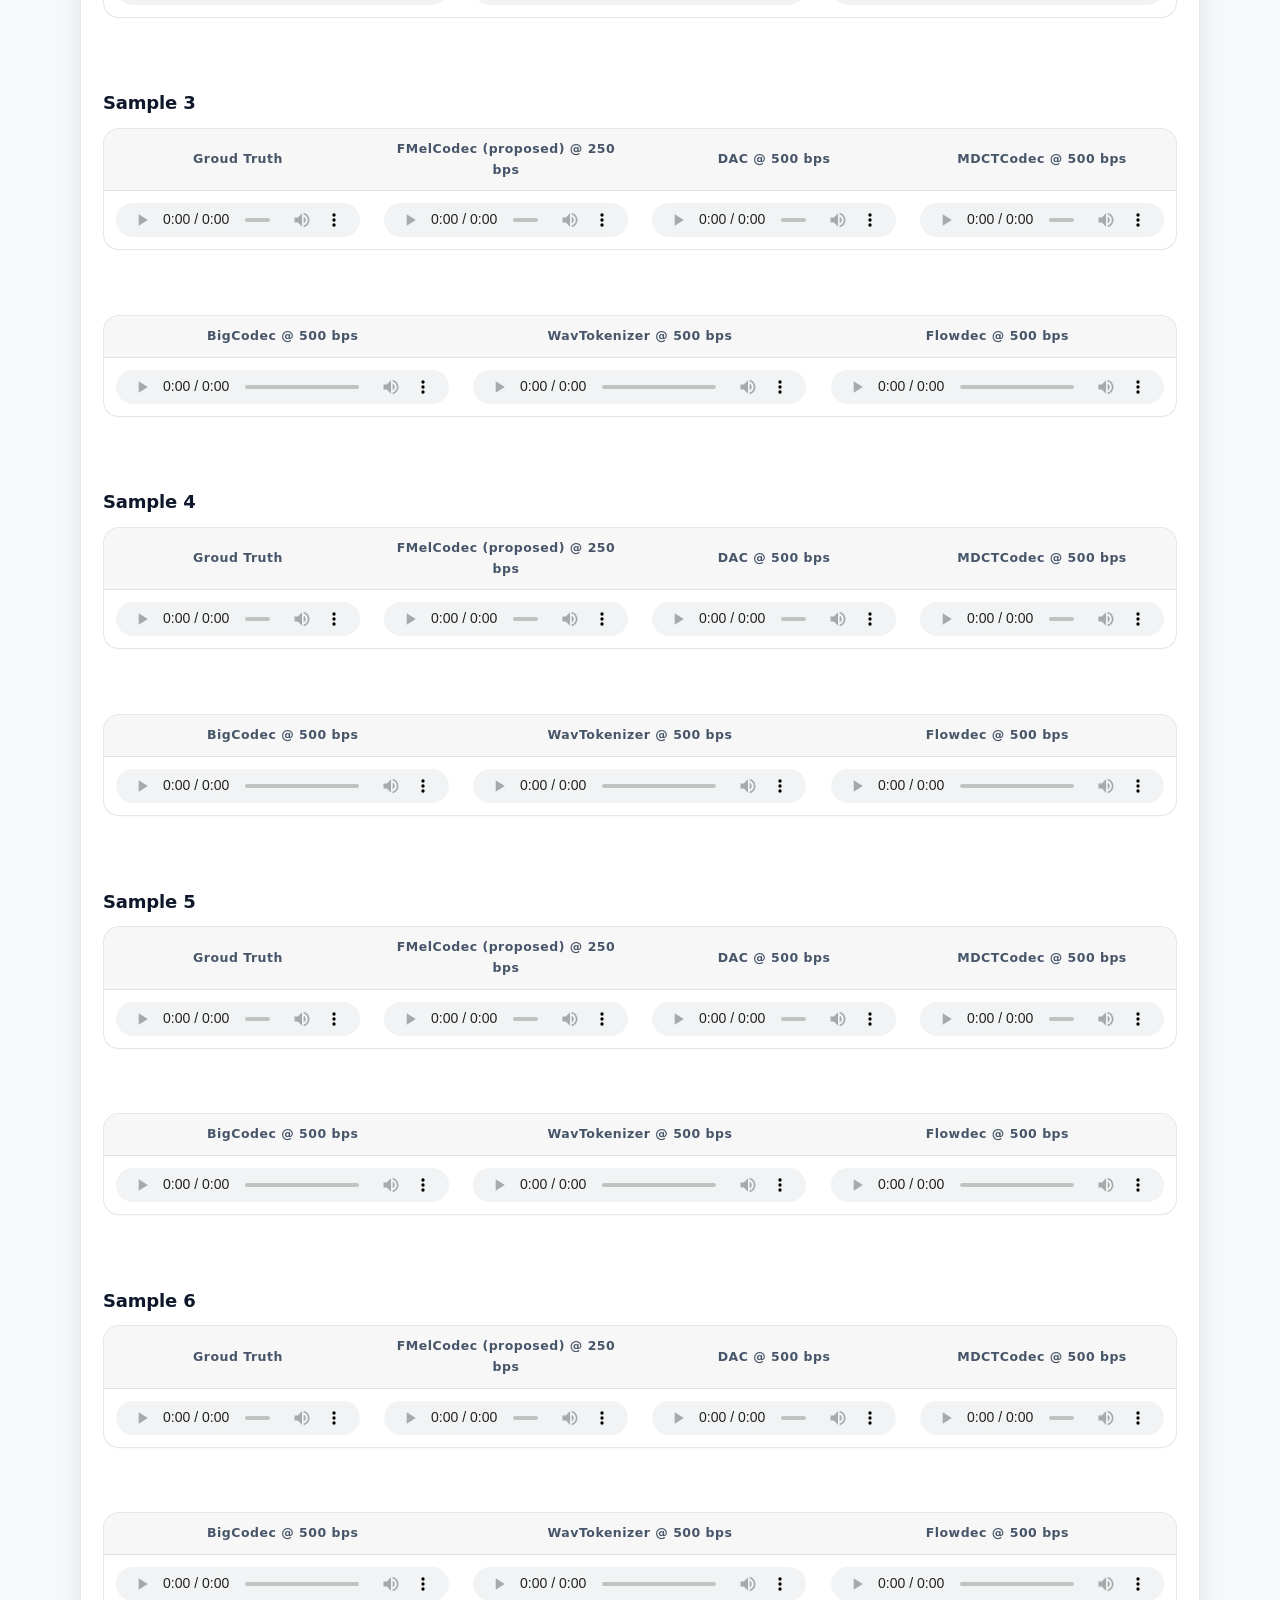
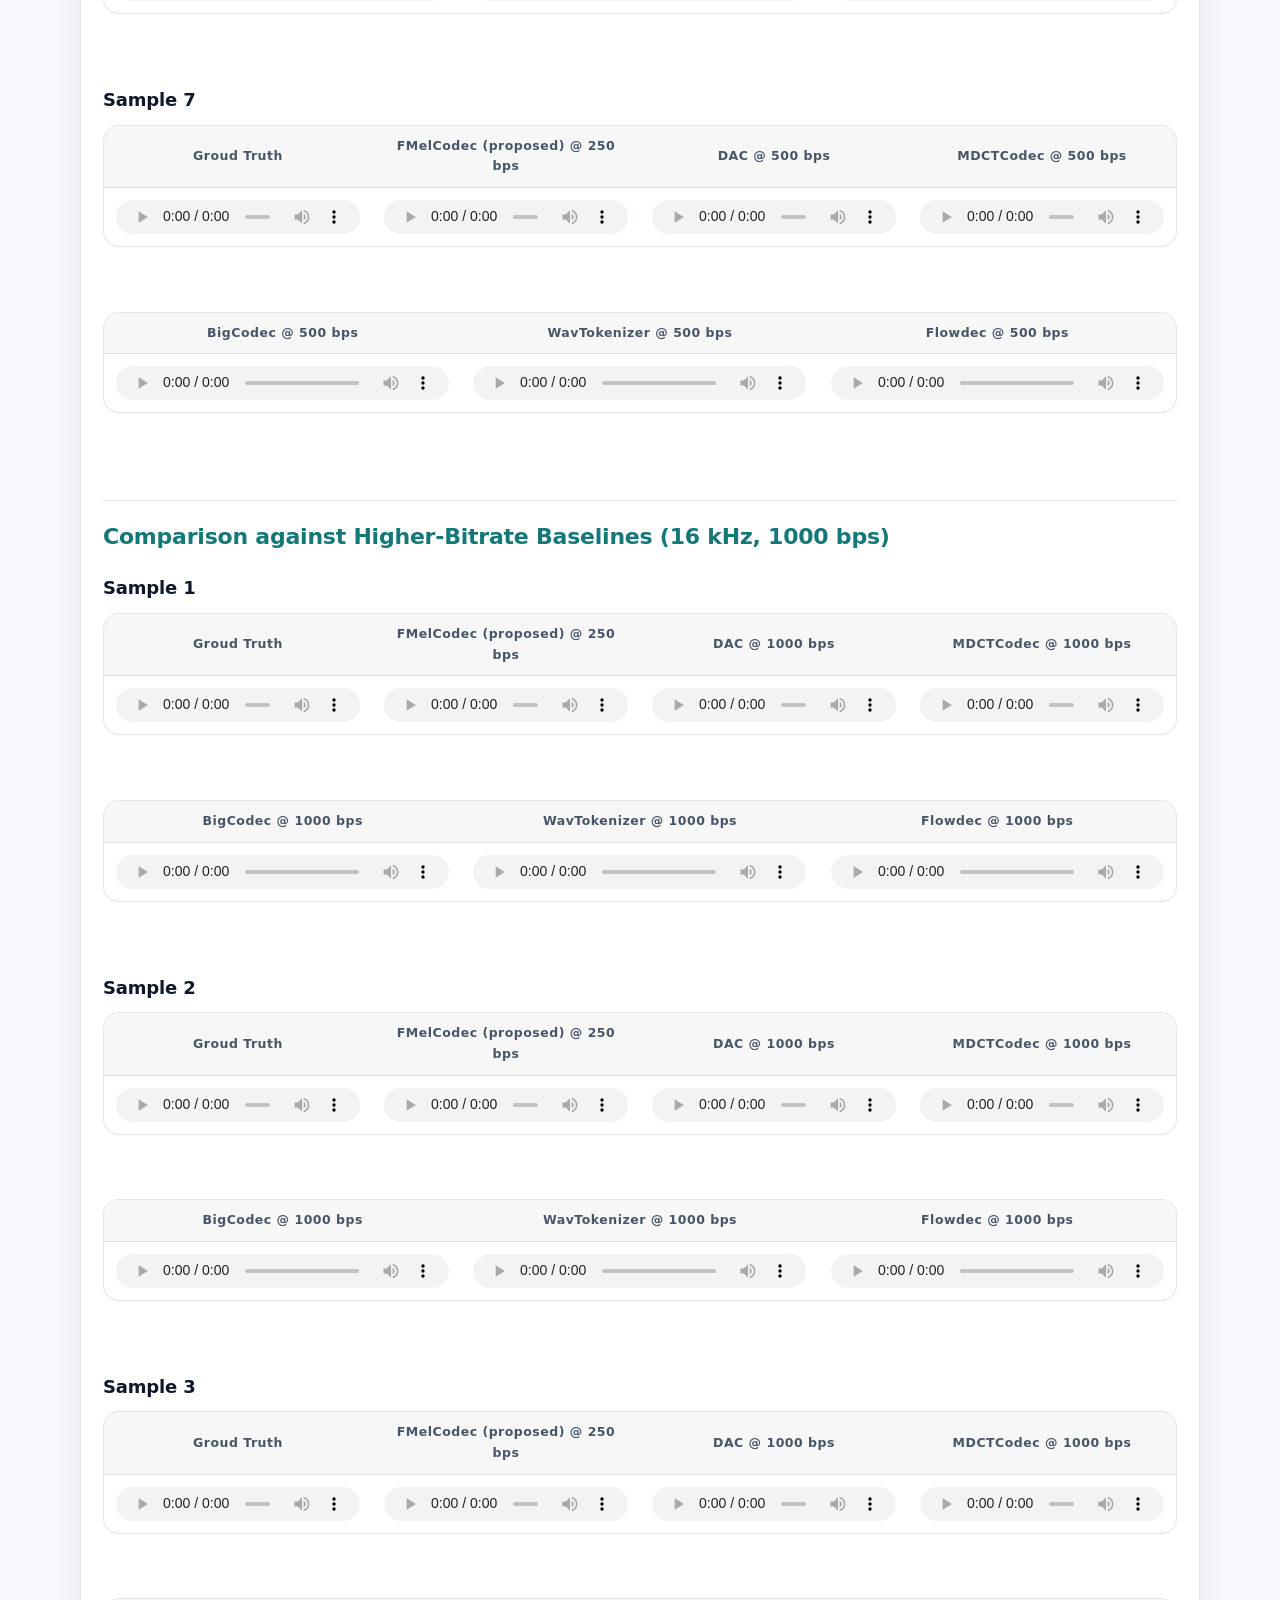
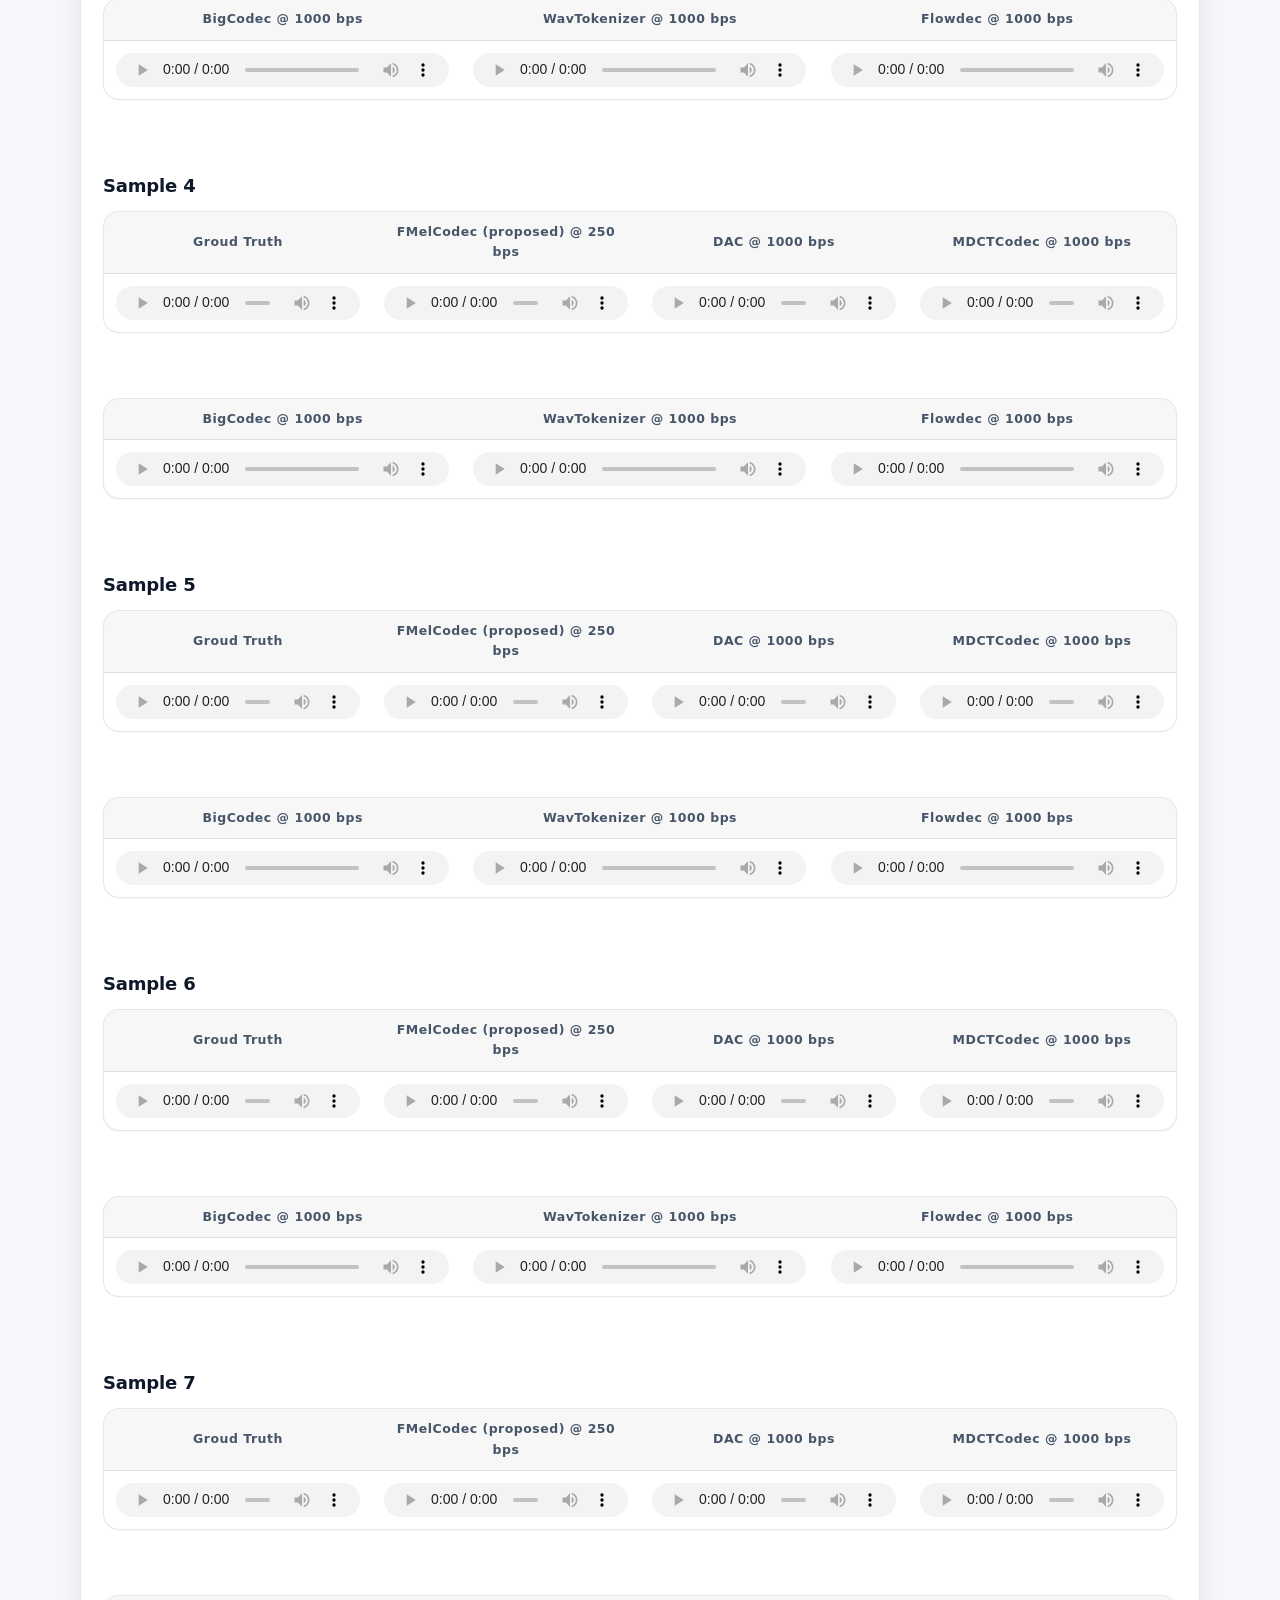
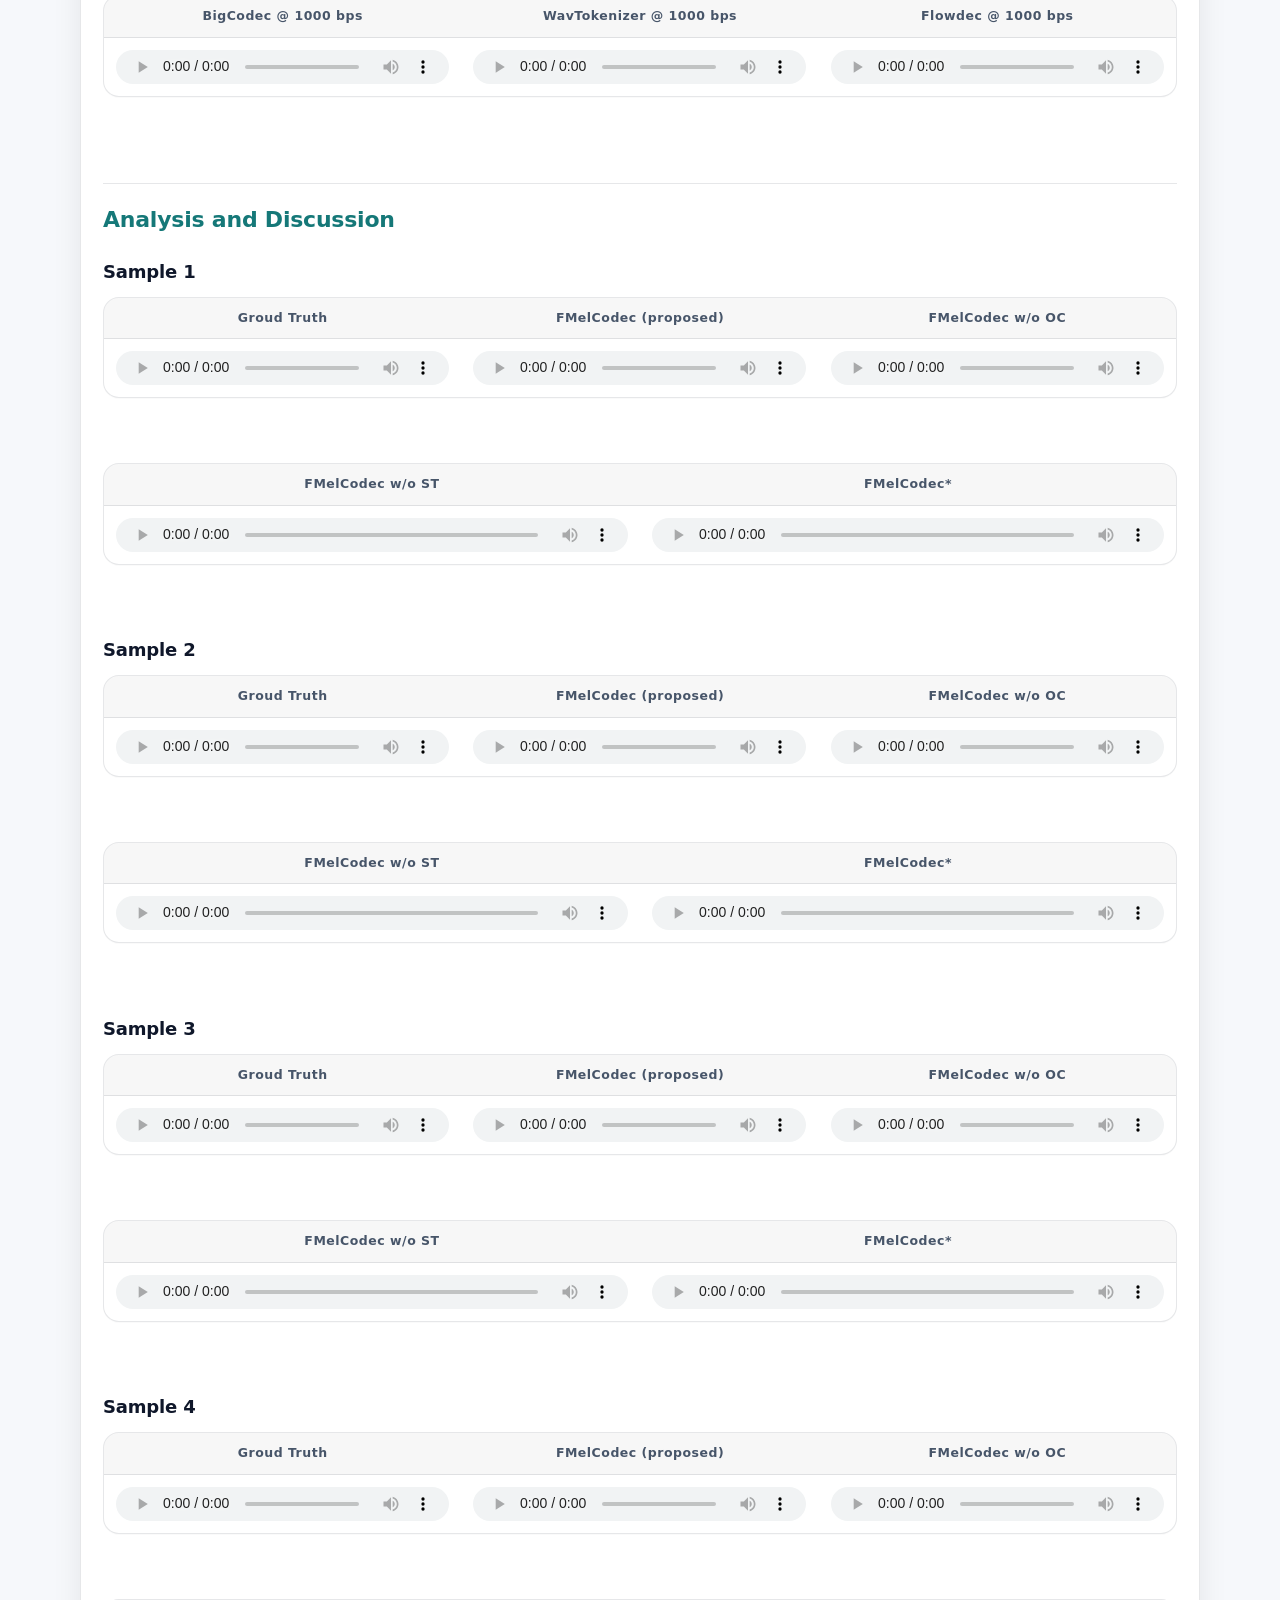
==== commit 662df2a0: "Reorganize demo baselines and add public-checkpoint comparisons" ====
--- a/index.html
+++ b/index.html
@@ -54,6 +54,7 @@
 <ul>
   <li><a href="#1">Model Architecture</a></li>
   <li><a href="#2">Comparison at Equal Ultra-Low Bitrates (16 kHz, 250 bps)</a></li>
+  <li><a href="#2b">Comparison with Baselines Having Publicly Available Checkpoints</a></li>
   <li><a href="#3">Comparison at Equal Ultra-Low Bitrates (48 kHz, 750 bps)</a></li>
   <li><a href="#4">Comparison against Higher-Bitrate Baselinesn (16 kHz, 500 bps)</a></li>
   <li><a href="#5">Comparison against Higher-Bitrate Baselines (16 kHz, 1000 bps)</a></li>
@@ -109,6 +110,7 @@
       <th style="text-align: center"><strong>BigCodec</strong></th>
       <th style="text-align: center"><strong>WavTokenizer</strong></th>
       <th style="text-align: center"><strong>Flowdec</strong></th>
+      <th style="text-align: center"><strong>FocalCodec @ 250 bps</strong></th>
     </tr>
   </thead>
   <tbody>
@@ -116,6 +118,7 @@
       <td style="text-align: left"><audio src="./wavs/250/E/E_01.wav" controls="" preload=""></audio></td>
       <td style="text-align: left"><audio src="./wavs/250/F/F_01.wav" controls="" preload=""></audio></td>
       <td style="text-align: left"><audio src="./wavs/250/G/G_01.wav" controls="" preload=""></audio></td>
+      <td style="text-align: left"><audio src="./wavs/250/H/H_01.wav" controls="" preload=""></audio></td>
   </tbody>
 </table>
 <br>
@@ -146,6 +149,7 @@
       <th style="text-align: center"><strong>BigCodec</strong></th>
       <th style="text-align: center"><strong>WavTokenizer</strong></th>
       <th style="text-align: center"><strong>Flowdec</strong></th>
+      <th style="text-align: center"><strong>FocalCodec @ 250 bps</strong></th>
     </tr>
   </thead>
   <tbody>
@@ -153,6 +157,7 @@
       <td style="text-align: left"><audio src="./wavs/250/E/E_02.wav" controls="" preload=""></audio></td>
       <td style="text-align: left"><audio src="./wavs/250/F/F_02.wav" controls="" preload=""></audio></td>
       <td style="text-align: left"><audio src="./wavs/250/G/G_02.wav" controls="" preload=""></audio></td>
+      <td style="text-align: left"><audio src="./wavs/250/H/H_02.wav" controls="" preload=""></audio></td>
   </tbody>
 </table>
 <br>
@@ -183,6 +188,7 @@
       <th style="text-align: center"><strong>BigCodec</strong></th>
       <th style="text-align: center"><strong>WavTokenizer</strong></th>
       <th style="text-align: center"><strong>Flowdec</strong></th>
+      <th style="text-align: center"><strong>FocalCodec @ 250 bps</strong></th>
     </tr>
   </thead>
   <tbody>
@@ -190,6 +196,7 @@
       <td style="text-align: left"><audio src="./wavs/250/E/E_03.wav" controls="" preload=""></audio></td>
       <td style="text-align: left"><audio src="./wavs/250/F/F_03.wav" controls="" preload=""></audio></td>
       <td style="text-align: left"><audio src="./wavs/250/G/G_03.wav" controls="" preload=""></audio></td>
+      <td style="text-align: left"><audio src="./wavs/250/H/H_03.wav" controls="" preload=""></audio></td>
   </tbody>
 </table>
 <br>
@@ -220,6 +227,7 @@
       <th style="text-align: center"><strong>BigCodec</strong></th>
       <th style="text-align: center"><strong>WavTokenizer</strong></th>
       <th style="text-align: center"><strong>Flowdec</strong></th>
+      <th style="text-align: center"><strong>FocalCodec @ 250 bps</strong></th>
     </tr>
   </thead>
   <tbody>
@@ -227,6 +235,7 @@
       <td style="text-align: left"><audio src="./wavs/250/E/E_04.wav" controls="" preload=""></audio></td>
       <td style="text-align: left"><audio src="./wavs/250/F/F_04.wav" controls="" preload=""></audio></td>
       <td style="text-align: left"><audio src="./wavs/250/G/G_04.wav" controls="" preload=""></audio></td>
+      <td style="text-align: left"><audio src="./wavs/250/H/H_04.wav" controls="" preload=""></audio></td>
   </tbody>
 </table>
 <br>
@@ -257,6 +266,7 @@
       <th style="text-align: center"><strong>BigCodec</strong></th>
       <th style="text-align: center"><strong>WavTokenizer</strong></th>
       <th style="text-align: center"><strong>Flowdec</strong></th>
+      <th style="text-align: center"><strong>FocalCodec @ 250 bps</strong></th>
     </tr>
   </thead>
   <tbody>
@@ -264,6 +274,7 @@
       <td style="text-align: left"><audio src="./wavs/250/E/E_05.wav" controls="" preload=""></audio></td>
       <td style="text-align: left"><audio src="./wavs/250/F/F_05.wav" controls="" preload=""></audio></td>
       <td style="text-align: left"><audio src="./wavs/250/G/G_05.wav" controls="" preload=""></audio></td>
+      <td style="text-align: left"><audio src="./wavs/250/H/H_05.wav" controls="" preload=""></audio></td>
   </tbody>
 </table>
 <br>
@@ -294,6 +305,7 @@
       <th style="text-align: center"><strong>BigCodec</strong></th>
       <th style="text-align: center"><strong>WavTokenizer</strong></th>
       <th style="text-align: center"><strong>Flowdec</strong></th>
+      <th style="text-align: center"><strong>FocalCodec @ 250 bps</strong></th>
     </tr>
   </thead>
   <tbody>
@@ -301,6 +313,7 @@
       <td style="text-align: left"><audio src="./wavs/250/E/E_06.wav" controls="" preload=""></audio></td>
       <td style="text-align: left"><audio src="./wavs/250/F/F_06.wav" controls="" preload=""></audio></td>
       <td style="text-align: left"><audio src="./wavs/250/G/G_06.wav" controls="" preload=""></audio></td>
+      <td style="text-align: left"><audio src="./wavs/250/H/H_06.wav" controls="" preload=""></audio></td>
   </tbody>
 </table>
 <br>
@@ -331,6 +344,7 @@
       <th style="text-align: center"><strong>BigCodec</strong></th>
       <th style="text-align: center"><strong>WavTokenizer</strong></th>
       <th style="text-align: center"><strong>Flowdec</strong></th>
+      <th style="text-align: center"><strong>FocalCodec @ 250 bps</strong></th>
     </tr>
   </thead>
   <tbody>
@@ -338,6 +352,151 @@
       <td style="text-align: left"><audio src="./wavs/250/E/E_07.wav" controls="" preload=""></audio></td>
       <td style="text-align: left"><audio src="./wavs/250/F/F_07.wav" controls="" preload=""></audio></td>
       <td style="text-align: left"><audio src="./wavs/250/G/G_07.wav" controls="" preload=""></audio></td>
+      <td style="text-align: left"><audio src="./wavs/250/H/H_07.wav" controls="" preload=""></audio></td>
+  </tbody>
+</table>
+<br>
+<br>
+<a name="2b"><h2>Comparison with Baselines Having Publicly Available Checkpoints</h2></a>
+
+<p>
+</p>
+<h3>Sample 1</h3>
+<table>
+  <thead>
+    <tr>
+      <th style="text-align: center"><strong>Groud Truth</strong></th>
+      <th style="text-align: center"><strong>FMelCodec (proposed) @ 250 bps</strong></th>
+      <th style="text-align: center"><strong>SemantiCodec<sup>†</sup> @ 310 bps</strong></th>
+      <th style="text-align: center"><strong>FocalCodec<sup>†</sup> @ 330 bps</strong></th>
+    </tr>
+  </thead>
+  <tbody>
+    <tr>
+      <td style="text-align: left"><audio src="./wavs/250/A/A_01.wav" controls="" preload=""></audio></td>
+      <td style="text-align: left"><audio src="./wavs/250/B/B_01.wav" controls="" preload=""></audio></td>
+      <td style="text-align: left"><audio src="./wavs/250/I/I_01.wav" controls="" preload=""></audio></td>
+      <td style="text-align: left"><audio src="./wavs/250/J/J_01.wav" controls="" preload=""></audio></td>
+  </tbody>
+</table>
+<br>
+<br>
+<h3>Sample 2</h3>
+<table>
+  <thead>
+    <tr>
+      <th style="text-align: center"><strong>Groud Truth</strong></th>
+      <th style="text-align: center"><strong>FMelCodec (proposed) @ 250 bps</strong></th>
+      <th style="text-align: center"><strong>SemantiCodec<sup>†</sup> @ 310 bps</strong></th>
+      <th style="text-align: center"><strong>FocalCodec<sup>†</sup> @ 330 bps</strong></th>
+    </tr>
+  </thead>
+  <tbody>
+    <tr>
+      <td style="text-align: left"><audio src="./wavs/250/A/A_02.wav" controls="" preload=""></audio></td>
+      <td style="text-align: left"><audio src="./wavs/250/B/B_02.wav" controls="" preload=""></audio></td>
+      <td style="text-align: left"><audio src="./wavs/250/I/I_02.wav" controls="" preload=""></audio></td>
+      <td style="text-align: left"><audio src="./wavs/250/J/J_02.wav" controls="" preload=""></audio></td>
+  </tbody>
+</table>
+<br>
+<br>
+<h3>Sample 3</h3>
+<table>
+  <thead>
+    <tr>
+      <th style="text-align: center"><strong>Groud Truth</strong></th>
+      <th style="text-align: center"><strong>FMelCodec (proposed) @ 250 bps</strong></th>
+      <th style="text-align: center"><strong>SemantiCodec<sup>†</sup> @ 310 bps</strong></th>
+      <th style="text-align: center"><strong>FocalCodec<sup>†</sup> @ 330 bps</strong></th>
+    </tr>
+  </thead>
+  <tbody>
+    <tr>
+      <td style="text-align: left"><audio src="./wavs/250/A/A_03.wav" controls="" preload=""></audio></td>
+      <td style="text-align: left"><audio src="./wavs/250/B/B_03.wav" controls="" preload=""></audio></td>
+      <td style="text-align: left"><audio src="./wavs/250/I/I_03.wav" controls="" preload=""></audio></td>
+      <td style="text-align: left"><audio src="./wavs/250/J/J_03.wav" controls="" preload=""></audio></td>
+  </tbody>
+</table>
+<br>
+<br>
+<h3>Sample 4</h3>
+<table>
+  <thead>
+    <tr>
+      <th style="text-align: center"><strong>Groud Truth</strong></th>
+      <th style="text-align: center"><strong>FMelCodec (proposed) @ 250 bps</strong></th>
+      <th style="text-align: center"><strong>SemantiCodec<sup>†</sup> @ 310 bps</strong></th>
+      <th style="text-align: center"><strong>FocalCodec<sup>†</sup> @ 330 bps</strong></th>
+    </tr>
+  </thead>
+  <tbody>
+    <tr>
+      <td style="text-align: left"><audio src="./wavs/250/A/A_04.wav" controls="" preload=""></audio></td>
+      <td style="text-align: left"><audio src="./wavs/250/B/B_04.wav" controls="" preload=""></audio></td>
+      <td style="text-align: left"><audio src="./wavs/250/I/I_04.wav" controls="" preload=""></audio></td>
+      <td style="text-align: left"><audio src="./wavs/250/J/J_04.wav" controls="" preload=""></audio></td>
+  </tbody>
+</table>
+<br>
+<br>
+<h3>Sample 5</h3>
+<table>
+  <thead>
+    <tr>
+      <th style="text-align: center"><strong>Groud Truth</strong></th>
+      <th style="text-align: center"><strong>FMelCodec (proposed) @ 250 bps</strong></th>
+      <th style="text-align: center"><strong>SemantiCodec<sup>†</sup> @ 310 bps</strong></th>
+      <th style="text-align: center"><strong>FocalCodec<sup>†</sup> @ 330 bps</strong></th>
+    </tr>
+  </thead>
+  <tbody>
+    <tr>
+      <td style="text-align: left"><audio src="./wavs/250/A/A_05.wav" controls="" preload=""></audio></td>
+      <td style="text-align: left"><audio src="./wavs/250/B/B_05.wav" controls="" preload=""></audio></td>
+      <td style="text-align: left"><audio src="./wavs/250/I/I_05.wav" controls="" preload=""></audio></td>
+      <td style="text-align: left"><audio src="./wavs/250/J/J_05.wav" controls="" preload=""></audio></td>
+  </tbody>
+</table>
+<br>
+<br>
+<h3>Sample 6</h3>
+<table>
+  <thead>
+    <tr>
+      <th style="text-align: center"><strong>Groud Truth</strong></th>
+      <th style="text-align: center"><strong>FMelCodec (proposed) @ 250 bps</strong></th>
+      <th style="text-align: center"><strong>SemantiCodec<sup>†</sup> @ 310 bps</strong></th>
+      <th style="text-align: center"><strong>FocalCodec<sup>†</sup> @ 330 bps</strong></th>
+    </tr>
+  </thead>
+  <tbody>
+    <tr>
+      <td style="text-align: left"><audio src="./wavs/250/A/A_06.wav" controls="" preload=""></audio></td>
+      <td style="text-align: left"><audio src="./wavs/250/B/B_06.wav" controls="" preload=""></audio></td>
+      <td style="text-align: left"><audio src="./wavs/250/I/I_06.wav" controls="" preload=""></audio></td>
+      <td style="text-align: left"><audio src="./wavs/250/J/J_06.wav" controls="" preload=""></audio></td>
+  </tbody>
+</table>
+<br>
+<br>
+<h3>Sample 7</h3>
+<table>
+  <thead>
+    <tr>
+      <th style="text-align: center"><strong>Groud Truth</strong></th>
+      <th style="text-align: center"><strong>FMelCodec (proposed) @ 250 bps</strong></th>
+      <th style="text-align: center"><strong>SemantiCodec<sup>†</sup> @ 310 bps</strong></th>
+      <th style="text-align: center"><strong>FocalCodec<sup>†</sup> @ 330 bps</strong></th>
+    </tr>
+  </thead>
+  <tbody>
+    <tr>
+      <td style="text-align: left"><audio src="./wavs/250/A/A_07.wav" controls="" preload=""></audio></td>
+      <td style="text-align: left"><audio src="./wavs/250/B/B_07.wav" controls="" preload=""></audio></td>
+      <td style="text-align: left"><audio src="./wavs/250/I/I_07.wav" controls="" preload=""></audio></td>
+      <td style="text-align: left"><audio src="./wavs/250/J/J_07.wav" controls="" preload=""></audio></td>
   </tbody>
 </table>
 <br>
@@ -640,23 +799,6 @@
 </table>
 <br>
 <br>
-<table>
-  <thead>
-    <tr>
-      <th style="text-align: center"><strong>SemantiCodec<sup>†</sup> @ 500 bps</strong></th>
-      <th style="text-align: center"><strong>FocalCodec @ 500 bps</strong></th>
-      <th style="text-align: center"><strong>FocalCodec<sup>†</sup> @ 500 bps</strong></th>
-    </tr>
-  </thead>
-  <tbody>
-    <tr>
-      <td style="text-align: left"><audio src="./wavs/500/H/H_01.wav" controls="" preload=""></audio></td>
-      <td style="text-align: left"><audio src="./wavs/500/I/I_01.wav" controls="" preload=""></audio></td>
-      <td style="text-align: left"><audio src="./wavs/500/J/J_01.wav" controls="" preload=""></audio></td>
-  </tbody>
-</table>
-<br>
-<br>
 <h3>Sample 2</h3>
 <table>
   <thead>
@@ -694,23 +836,6 @@
 </table>
 <br>
 <br>
-<table>
-  <thead>
-    <tr>
-      <th style="text-align: center"><strong>SemantiCodec<sup>†</sup> @ 500 bps</strong></th>
-      <th style="text-align: center"><strong>FocalCodec @ 500 bps</strong></th>
-      <th style="text-align: center"><strong>FocalCodec<sup>†</sup> @ 500 bps</strong></th>
-    </tr>
-  </thead>
-  <tbody>
-    <tr>
-      <td style="text-align: left"><audio src="./wavs/500/H/H_02.wav" controls="" preload=""></audio></td>
-      <td style="text-align: left"><audio src="./wavs/500/I/I_02.wav" controls="" preload=""></audio></td>
-      <td style="text-align: left"><audio src="./wavs/500/J/J_02.wav" controls="" preload=""></audio></td>
-  </tbody>
-</table>
-<br>
-<br>
 <h3>Sample 3</h3>
 <table>
   <thead>
@@ -748,23 +873,6 @@
 </table>
 <br>
 <br>
-<table>
-  <thead>
-    <tr>
-      <th style="text-align: center"><strong>SemantiCodec<sup>†</sup> @ 500 bps</strong></th>
-      <th style="text-align: center"><strong>FocalCodec @ 500 bps</strong></th>
-      <th style="text-align: center"><strong>FocalCodec<sup>†</sup> @ 500 bps</strong></th>
-    </tr>
-  </thead>
-  <tbody>
-    <tr>
-      <td style="text-align: left"><audio src="./wavs/500/H/H_03.wav" controls="" preload=""></audio></td>
-      <td style="text-align: left"><audio src="./wavs/500/I/I_03.wav" controls="" preload=""></audio></td>
-      <td style="text-align: left"><audio src="./wavs/500/J/J_03.wav" controls="" preload=""></audio></td>
-  </tbody>
-</table>
-<br>
-<br>
 <h3>Sample 4</h3>
 <table>
   <thead>
@@ -802,23 +910,6 @@
 </table>
 <br>
 <br>
-<table>
-  <thead>
-    <tr>
-      <th style="text-align: center"><strong>SemantiCodec<sup>†</sup> @ 500 bps</strong></th>
-      <th style="text-align: center"><strong>FocalCodec @ 500 bps</strong></th>
-      <th style="text-align: center"><strong>FocalCodec<sup>†</sup> @ 500 bps</strong></th>
-    </tr>
-  </thead>
-  <tbody>
-    <tr>
-      <td style="text-align: left"><audio src="./wavs/500/H/H_04.wav" controls="" preload=""></audio></td>
-      <td style="text-align: left"><audio src="./wavs/500/I/I_04.wav" controls="" preload=""></audio></td>
-      <td style="text-align: left"><audio src="./wavs/500/J/J_04.wav" controls="" preload=""></audio></td>
-  </tbody>
-</table>
-<br>
-<br>
 <h3>Sample 5</h3>
 <table>
   <thead>
@@ -856,23 +947,6 @@
 </table>
 <br>
 <br>
-<table>
-  <thead>
-    <tr>
-      <th style="text-align: center"><strong>SemantiCodec<sup>†</sup> @ 500 bps</strong></th>
-      <th style="text-align: center"><strong>FocalCodec @ 500 bps</strong></th>
-      <th style="text-align: center"><strong>FocalCodec<sup>†</sup> @ 500 bps</strong></th>
-    </tr>
-  </thead>
-  <tbody>
-    <tr>
-      <td style="text-align: left"><audio src="./wavs/500/H/H_05.wav" controls="" preload=""></audio></td>
-      <td style="text-align: left"><audio src="./wavs/500/I/I_05.wav" controls="" preload=""></audio></td>
-      <td style="text-align: left"><audio src="./wavs/500/J/J_05.wav" controls="" preload=""></audio></td>
-  </tbody>
-</table>
-<br>
-<br>
 <h3>Sample 6</h3>
 <table>
   <thead>
@@ -910,23 +984,6 @@
 </table>
 <br>
 <br>
-<table>
-  <thead>
-    <tr>
-      <th style="text-align: center"><strong>SemantiCodec<sup>†</sup> @ 500 bps</strong></th>
-      <th style="text-align: center"><strong>FocalCodec @ 500 bps</strong></th>
-      <th style="text-align: center"><strong>FocalCodec<sup>†</sup> @ 500 bps</strong></th>
-    </tr>
-  </thead>
-  <tbody>
-    <tr>
-      <td style="text-align: left"><audio src="./wavs/500/H/H_06.wav" controls="" preload=""></audio></td>
-      <td style="text-align: left"><audio src="./wavs/500/I/I_06.wav" controls="" preload=""></audio></td>
-      <td style="text-align: left"><audio src="./wavs/500/J/J_06.wav" controls="" preload=""></audio></td>
-  </tbody>
-</table>
-<br>
-<br>
 <h3>Sample 7</h3>
 <table>
   <thead>
@@ -964,23 +1021,6 @@
 </table>
 <br>
 <br>
-<table>
-  <thead>
-    <tr>
-      <th style="text-align: center"><strong>SemantiCodec<sup>†</sup> @ 500 bps</strong></th>
-      <th style="text-align: center"><strong>FocalCodec @ 500 bps</strong></th>
-      <th style="text-align: center"><strong>FocalCodec<sup>†</sup> @ 500 bps</strong></th>
-    </tr>
-  </thead>
-  <tbody>
-    <tr>
-      <td style="text-align: left"><audio src="./wavs/500/H/H_07.wav" controls="" preload=""></audio></td>
-      <td style="text-align: left"><audio src="./wavs/500/I/I_07.wav" controls="" preload=""></audio></td>
-      <td style="text-align: left"><audio src="./wavs/500/J/J_07.wav" controls="" preload=""></audio></td>
-  </tbody>
-</table>
-<br>
-<br>
 <a name="5"><h2>Comparison against Higher-Bitrate Baselines (16 kHz, 1000 bps)</h2></a>
 <h3>Sample 1</h3>
 <table>
@@ -1019,23 +1059,6 @@
 </table>
 <br>
 <br>
-<table>
-  <thead>
-    <tr>
-      <th style="text-align: center"><strong>SemantiCodec<sup>†</sup> @ 1000 bps</strong></th>
-      <th style="text-align: center"><strong>FocalCodec @ 1000 bps</strong></th>
-      <th style="text-align: center"><strong>FocalCodec<sup>†</sup> @ 1000 bps</strong></th>
-    </tr>
-  </thead>
-  <tbody>
-    <tr>
-      <td style="text-align: left"><audio src="./wavs/1000/H/H_01.wav" controls="" preload=""></audio></td>
-      <td style="text-align: left"><audio src="./wavs/1000/I/I_01.wav" controls="" preload=""></audio></td>
-      <td style="text-align: left"><audio src="./wavs/1000/J/J_01.wav" controls="" preload=""></audio></td>
-  </tbody>
-</table>
-<br>
-<br>
 <h3>Sample 2</h3>
 <table>
   <thead>
@@ -1073,23 +1096,6 @@
 </table>
 <br>
 <br>
-<table>
-  <thead>
-    <tr>
-      <th style="text-align: center"><strong>SemantiCodec<sup>†</sup> @ 1000 bps</strong></th>
-      <th style="text-align: center"><strong>FocalCodec @ 1000 bps</strong></th>
-      <th style="text-align: center"><strong>FocalCodec<sup>†</sup> @ 1000 bps</strong></th>
-    </tr>
-  </thead>
-  <tbody>
-    <tr>
-      <td style="text-align: left"><audio src="./wavs/1000/H/H_02.wav" controls="" preload=""></audio></td>
-      <td style="text-align: left"><audio src="./wavs/1000/I/I_02.wav" controls="" preload=""></audio></td>
-      <td style="text-align: left"><audio src="./wavs/1000/J/J_02.wav" controls="" preload=""></audio></td>
-  </tbody>
-</table>
-<br>
-<br>
 <h3>Sample 3</h3>
 <table>
   <thead>
@@ -1127,23 +1133,6 @@
 </table>
 <br>
 <br>
-<table>
-  <thead>
-    <tr>
-      <th style="text-align: center"><strong>SemantiCodec<sup>†</sup> @ 1000 bps</strong></th>
-      <th style="text-align: center"><strong>FocalCodec @ 1000 bps</strong></th>
-      <th style="text-align: center"><strong>FocalCodec<sup>†</sup> @ 1000 bps</strong></th>
-    </tr>
-  </thead>
-  <tbody>
-    <tr>
-      <td style="text-align: left"><audio src="./wavs/1000/H/H_03.wav" controls="" preload=""></audio></td>
-      <td style="text-align: left"><audio src="./wavs/1000/I/I_03.wav" controls="" preload=""></audio></td>
-      <td style="text-align: left"><audio src="./wavs/1000/J/J_03.wav" controls="" preload=""></audio></td>
-  </tbody>
-</table>
-<br>
-<br>
 <h3>Sample 4</h3>
 <table>
   <thead>
@@ -1181,23 +1170,6 @@
 </table>
 <br>
 <br>
-<table>
-  <thead>
-    <tr>
-      <th style="text-align: center"><strong>SemantiCodec<sup>†</sup> @ 1000 bps</strong></th>
-      <th style="text-align: center"><strong>FocalCodec @ 1000 bps</strong></th>
-      <th style="text-align: center"><strong>FocalCodec<sup>†</sup> @ 1000 bps</strong></th>
-    </tr>
-  </thead>
-  <tbody>
-    <tr>
-      <td style="text-align: left"><audio src="./wavs/1000/H/H_04.wav" controls="" preload=""></audio></td>
-      <td style="text-align: left"><audio src="./wavs/1000/I/I_04.wav" controls="" preload=""></audio></td>
-      <td style="text-align: left"><audio src="./wavs/1000/J/J_04.wav" controls="" preload=""></audio></td>
-  </tbody>
-</table>
-<br>
-<br>
 <h3>Sample 5</h3>
 <table>
   <thead>
@@ -1235,23 +1207,6 @@
 </table>
 <br>
 <br>
-<table>
-  <thead>
-    <tr>
-      <th style="text-align: center"><strong>SemantiCodec<sup>†</sup> @ 1000 bps</strong></th>
-      <th style="text-align: center"><strong>FocalCodec @ 1000 bps</strong></th>
-      <th style="text-align: center"><strong>FocalCodec<sup>†</sup> @ 1000 bps</strong></th>
-    </tr>
-  </thead>
-  <tbody>
-    <tr>
-      <td style="text-align: left"><audio src="./wavs/1000/H/H_05.wav" controls="" preload=""></audio></td>
-      <td style="text-align: left"><audio src="./wavs/1000/I/I_05.wav" controls="" preload=""></audio></td>
-      <td style="text-align: left"><audio src="./wavs/1000/J/J_05.wav" controls="" preload=""></audio></td>
-  </tbody>
-</table>
-<br>
-<br>
 <h3>Sample 6</h3>
 <table>
   <thead>
@@ -1285,23 +1240,6 @@
       <td style="text-align: left"><audio src="./wavs/1000/E/E_06.wav" controls="" preload=""></audio></td>
       <td style="text-align: left"><audio src="./wavs/1000/F/F_06.wav" controls="" preload=""></audio></td>
       <td style="text-align: left"><audio src="./wavs/1000/G/G_06.wav" controls="" preload=""></audio></td>
-  </tbody>
-</table>
-<br>
-<br>
-<table>
-  <thead>
-    <tr>
-      <th style="text-align: center"><strong>SemantiCodec<sup>†</sup> @ 1000 bps</strong></th>
-      <th style="text-align: center"><strong>FocalCodec @ 1000 bps</strong></th>
-      <th style="text-align: center"><strong>FocalCodec<sup>†</sup> @ 1000 bps</strong></th>
-    </tr>
-  </thead>
-  <tbody>
-    <tr>
-      <td style="text-align: left"><audio src="./wavs/1000/H/H_06.wav" controls="" preload=""></audio></td>
-      <td style="text-align: left"><audio src="./wavs/1000/I/I_06.wav" controls="" preload=""></audio></td>
-      <td style="text-align: left"><audio src="./wavs/1000/J/J_06.wav" controls="" preload=""></audio></td>
   </tbody>
 </table>
 <br>
@@ -1343,23 +1281,6 @@
 </table>
 <br>
 <br>
-<table>
-  <thead>
-    <tr>
-      <th style="text-align: center"><strong>SemantiCodec<sup>†</sup> @ 1000 bps</strong></th>
-      <th style="text-align: center"><strong>FocalCodec @ 1000 bps</strong></th>
-      <th style="text-align: center"><strong>FocalCodec<sup>†</sup> @ 1000 bps</strong></th>
-    </tr>
-  </thead>
-  <tbody>
-    <tr>
-      <td style="text-align: left"><audio src="./wavs/1000/H/H_07.wav" controls="" preload=""></audio></td>
-      <td style="text-align: left"><audio src="./wavs/1000/I/I_07.wav" controls="" preload=""></audio></td>
-      <td style="text-align: left"><audio src="./wavs/1000/J/J_07.wav" controls="" preload=""></audio></td>
-  </tbody>
-</table>
-<br>
-<br>
 <a name="6"><h2>Analysis and Discussion</h2></a>
 <h3>Sample 1</h3>
 <table>
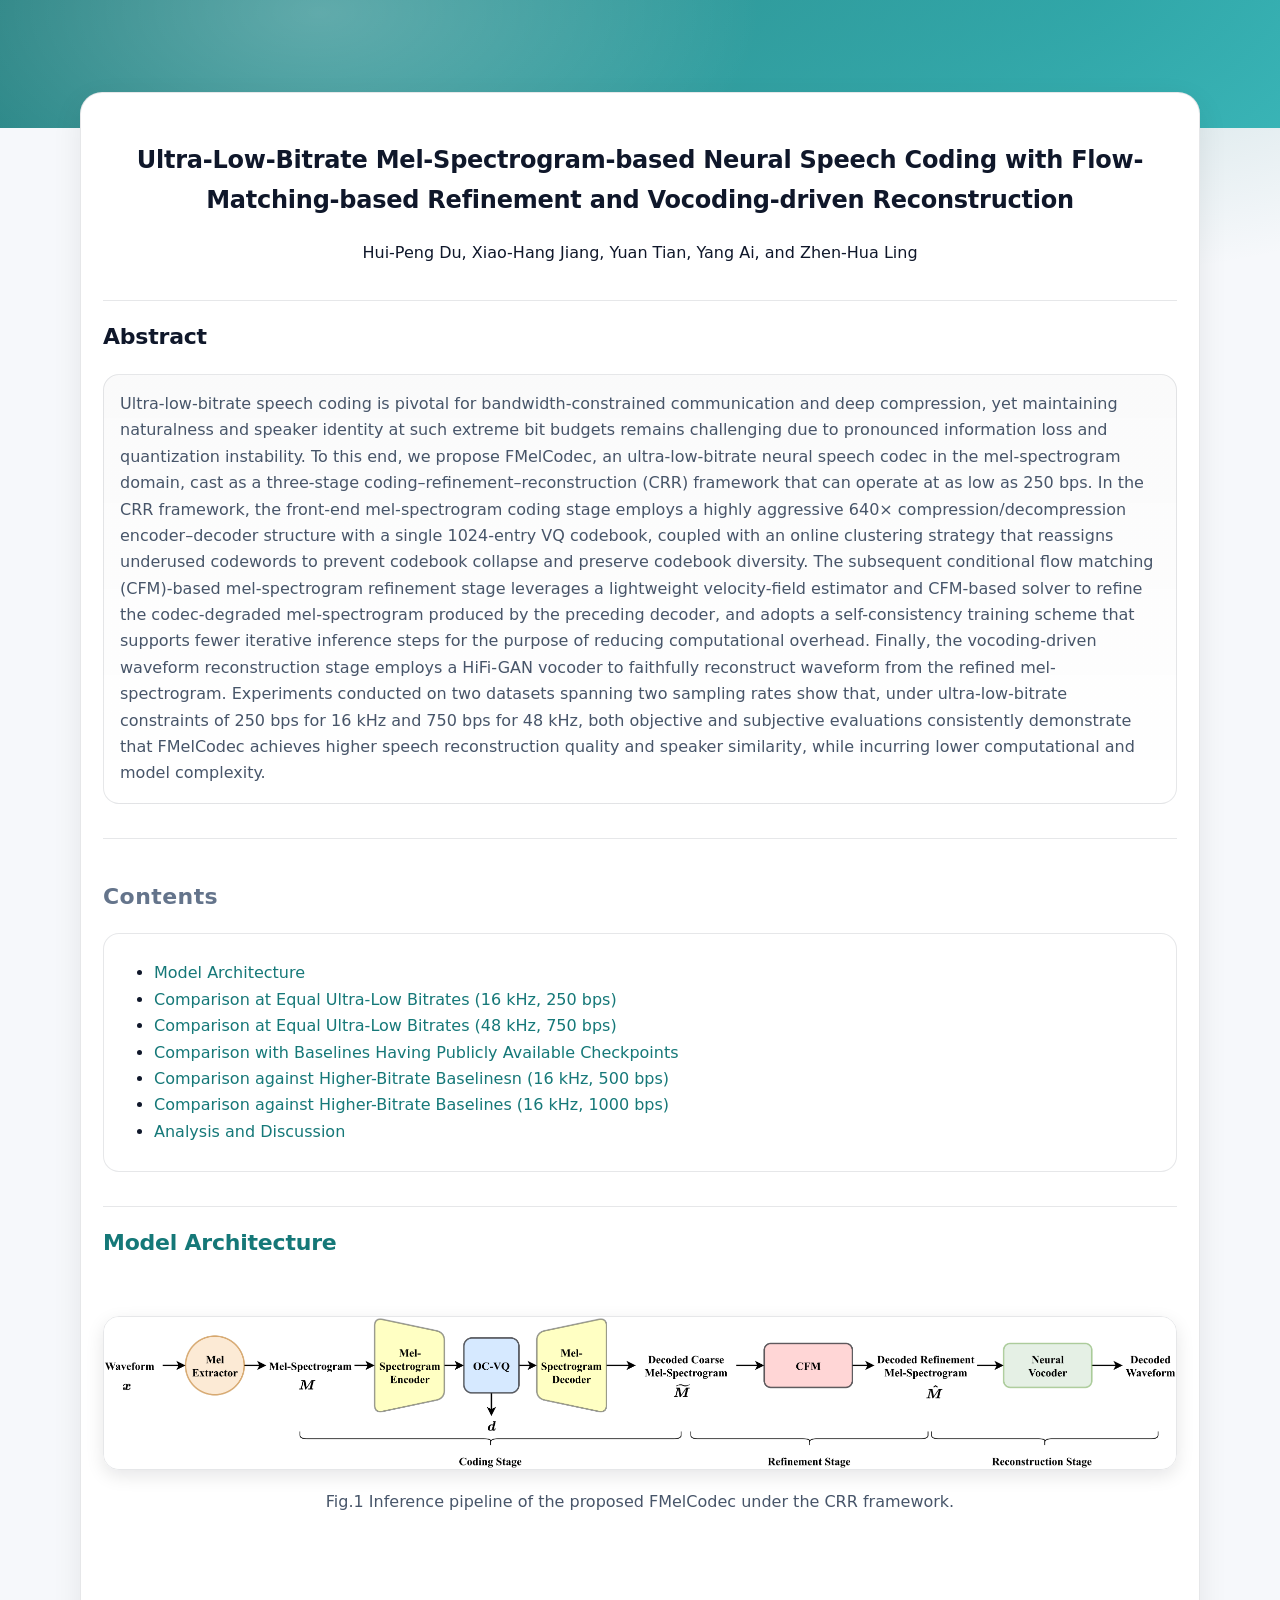
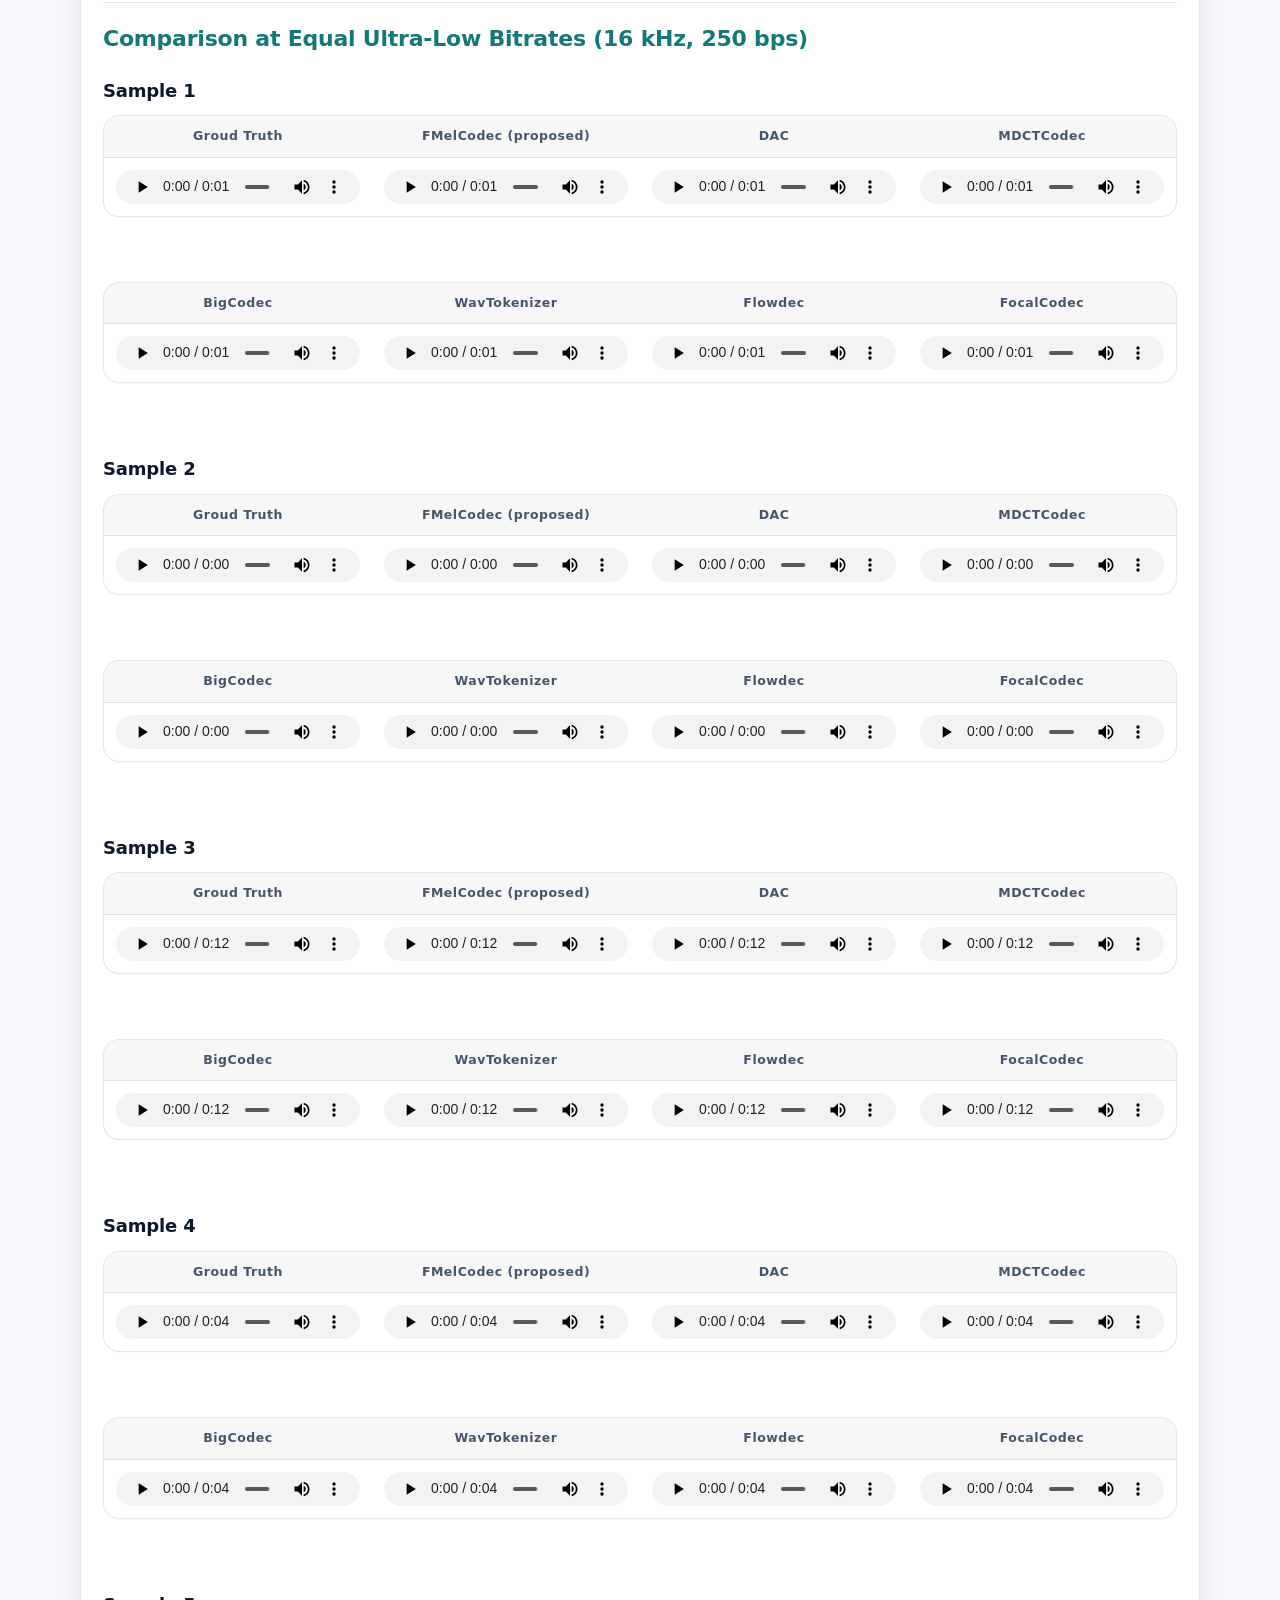
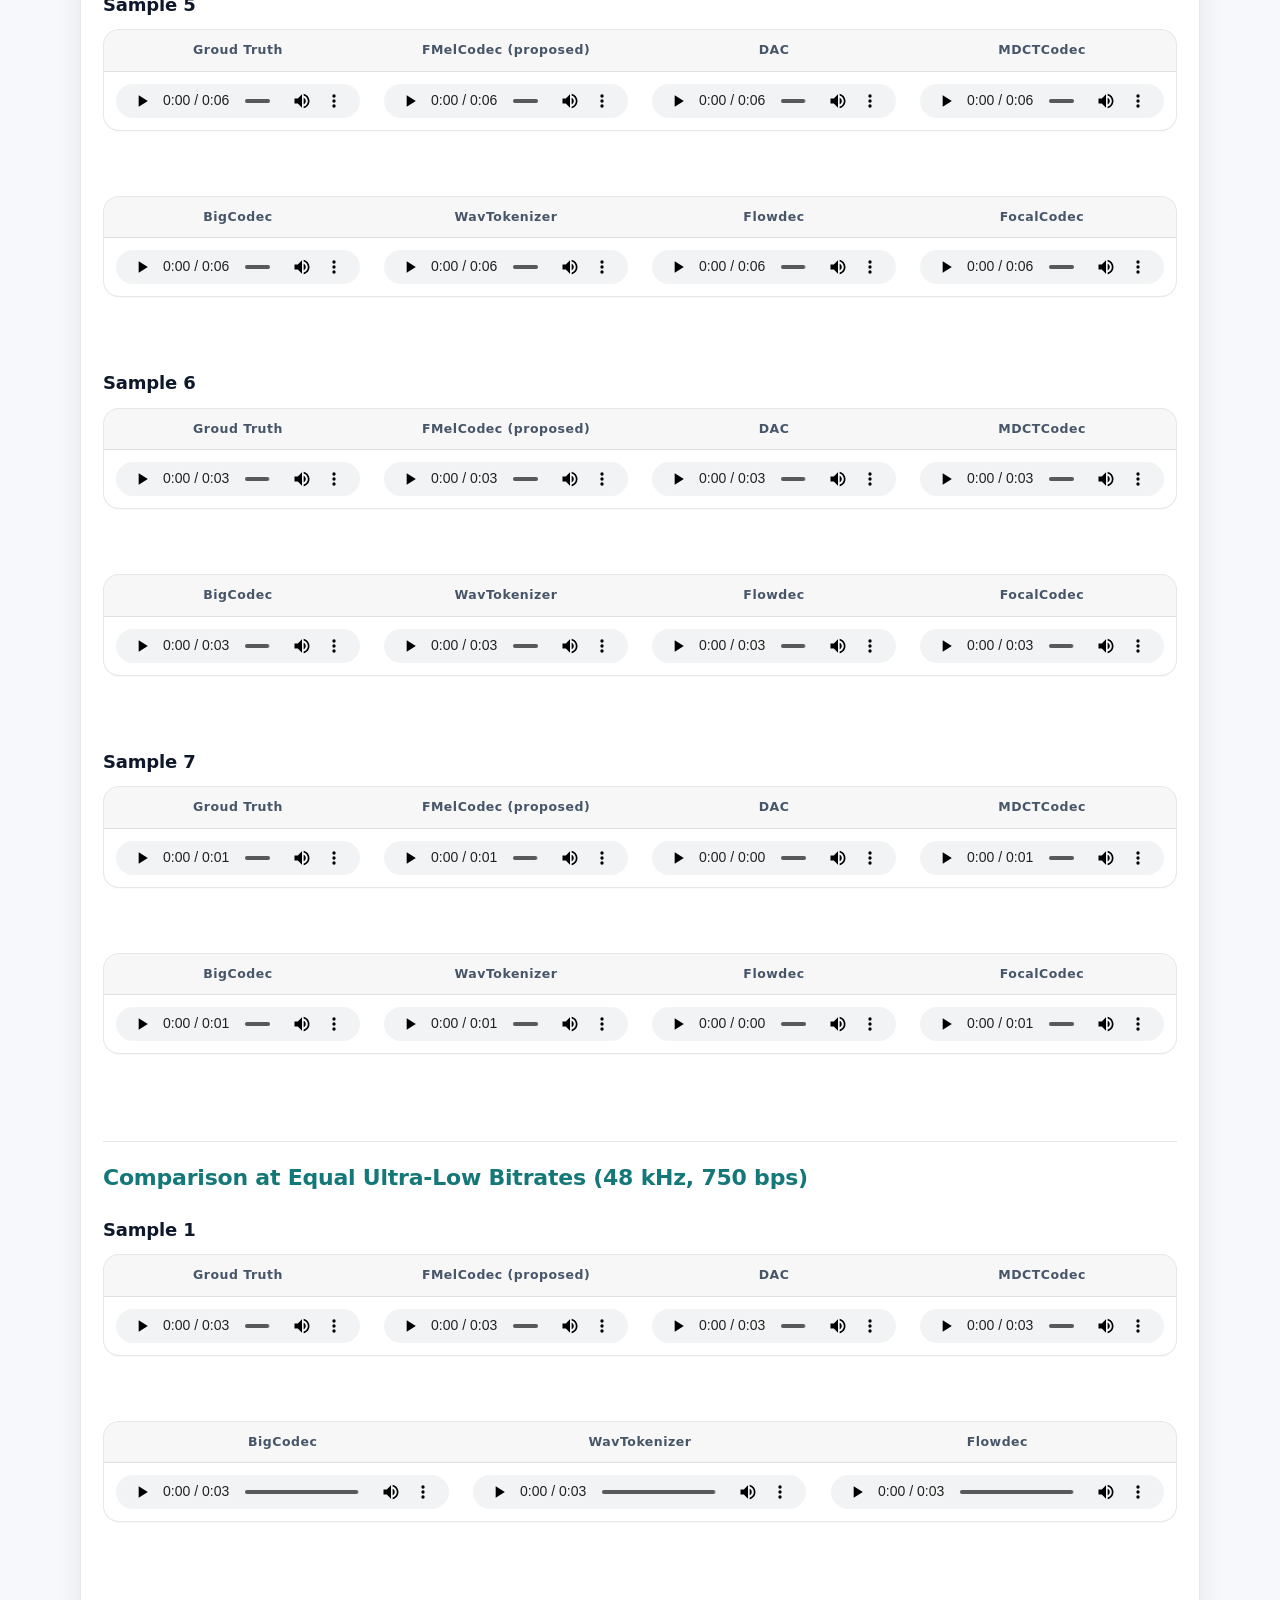
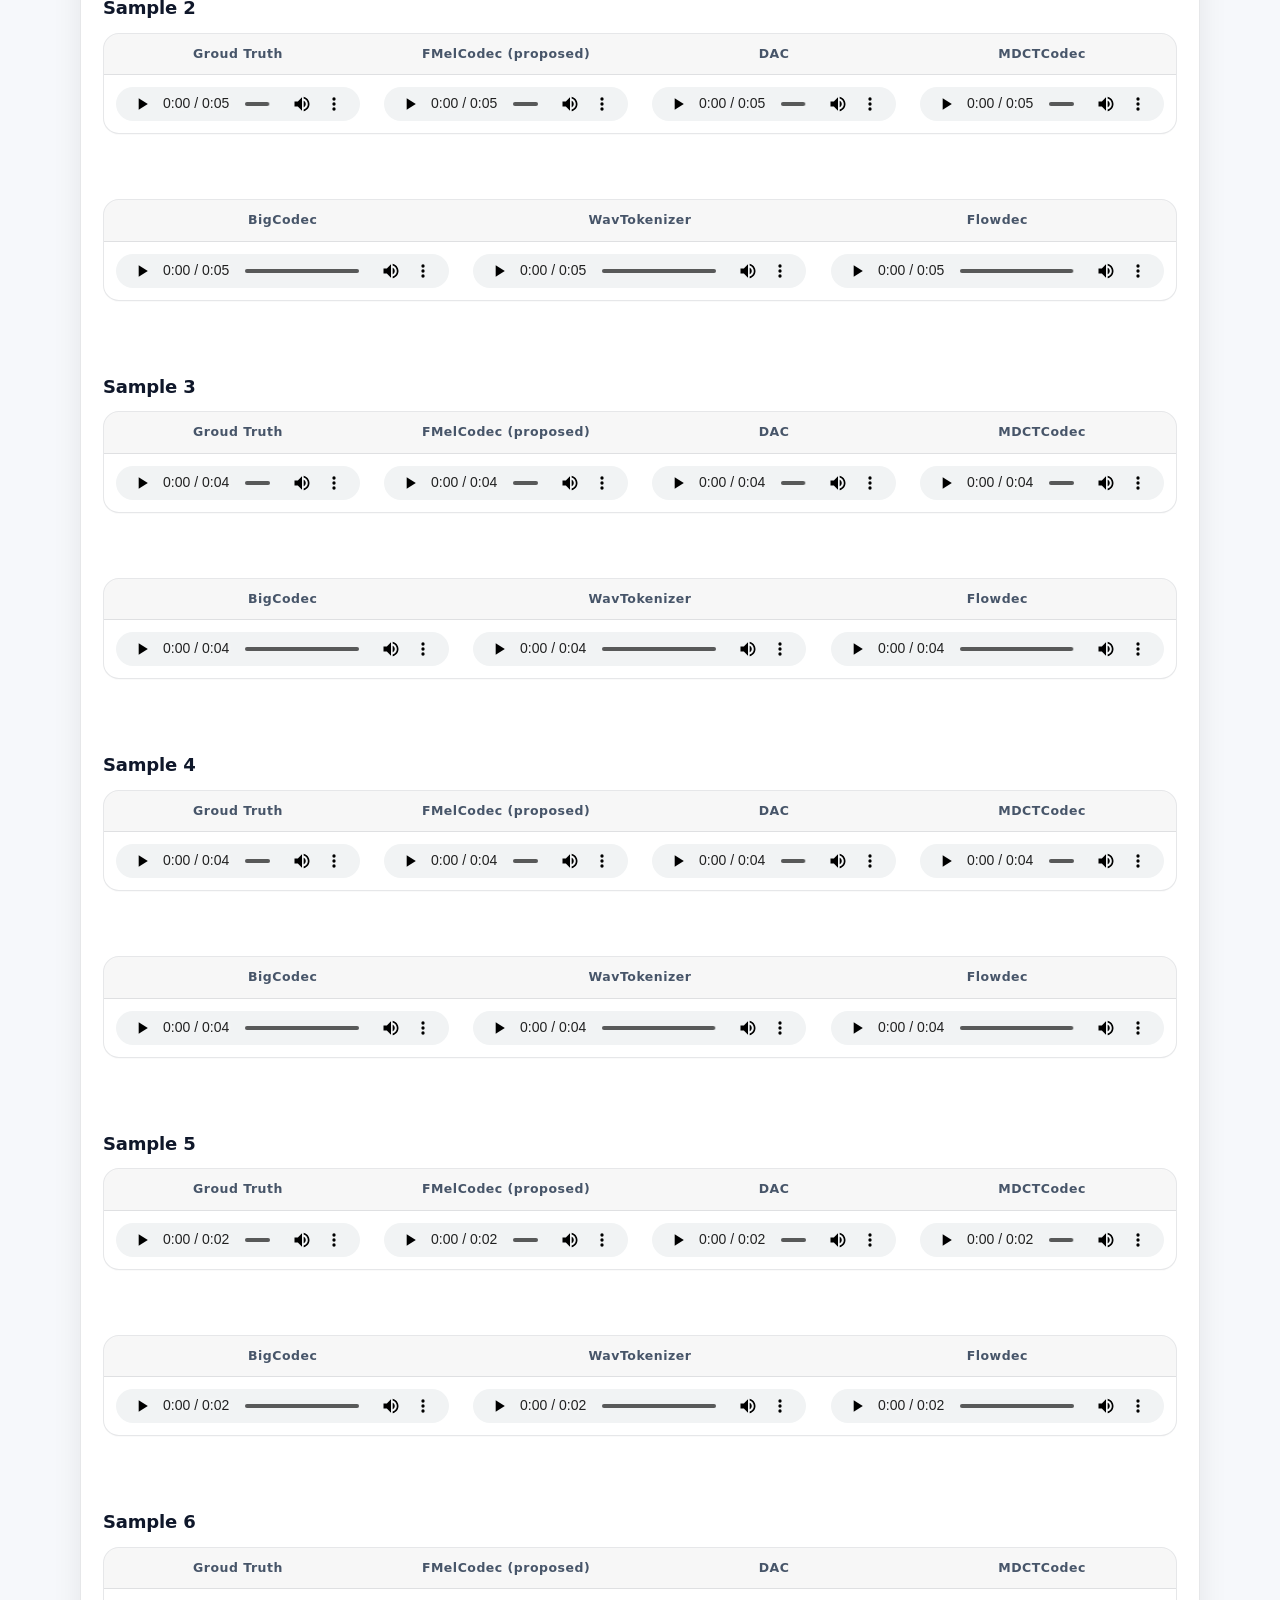
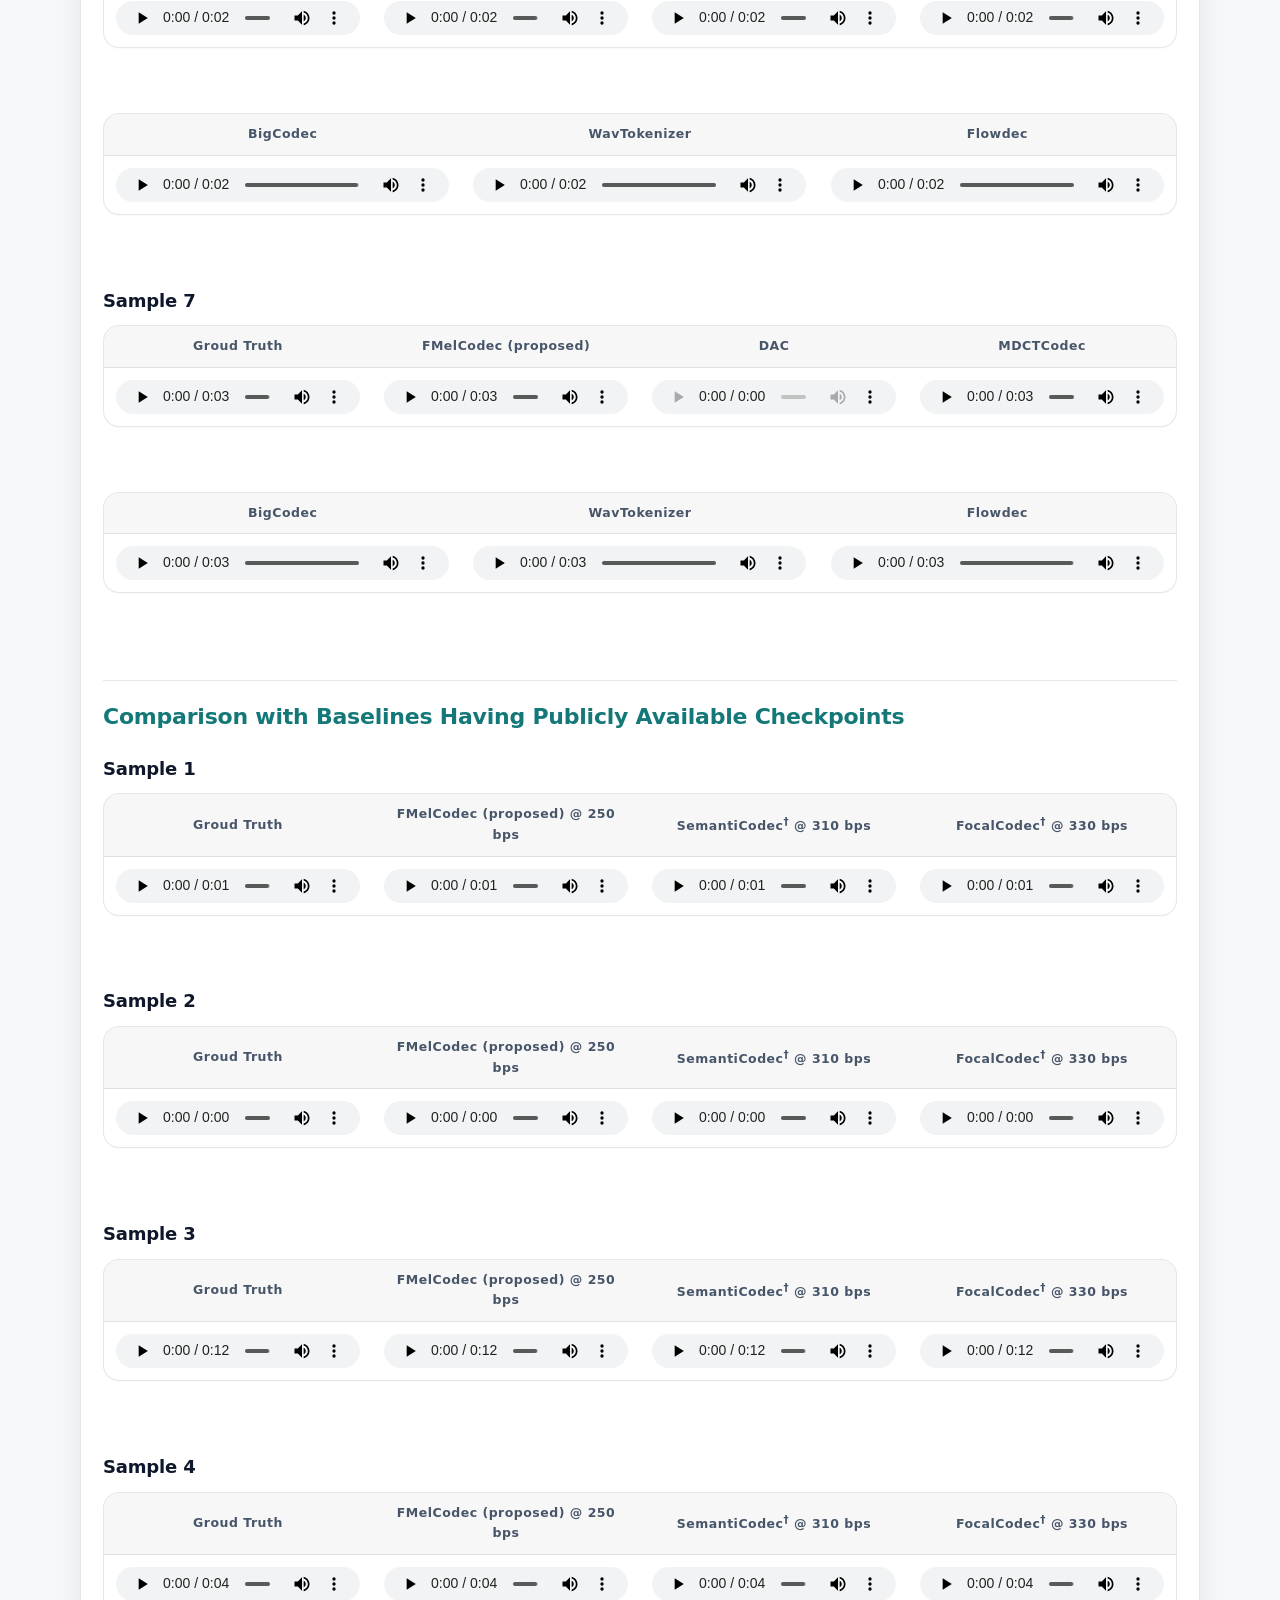
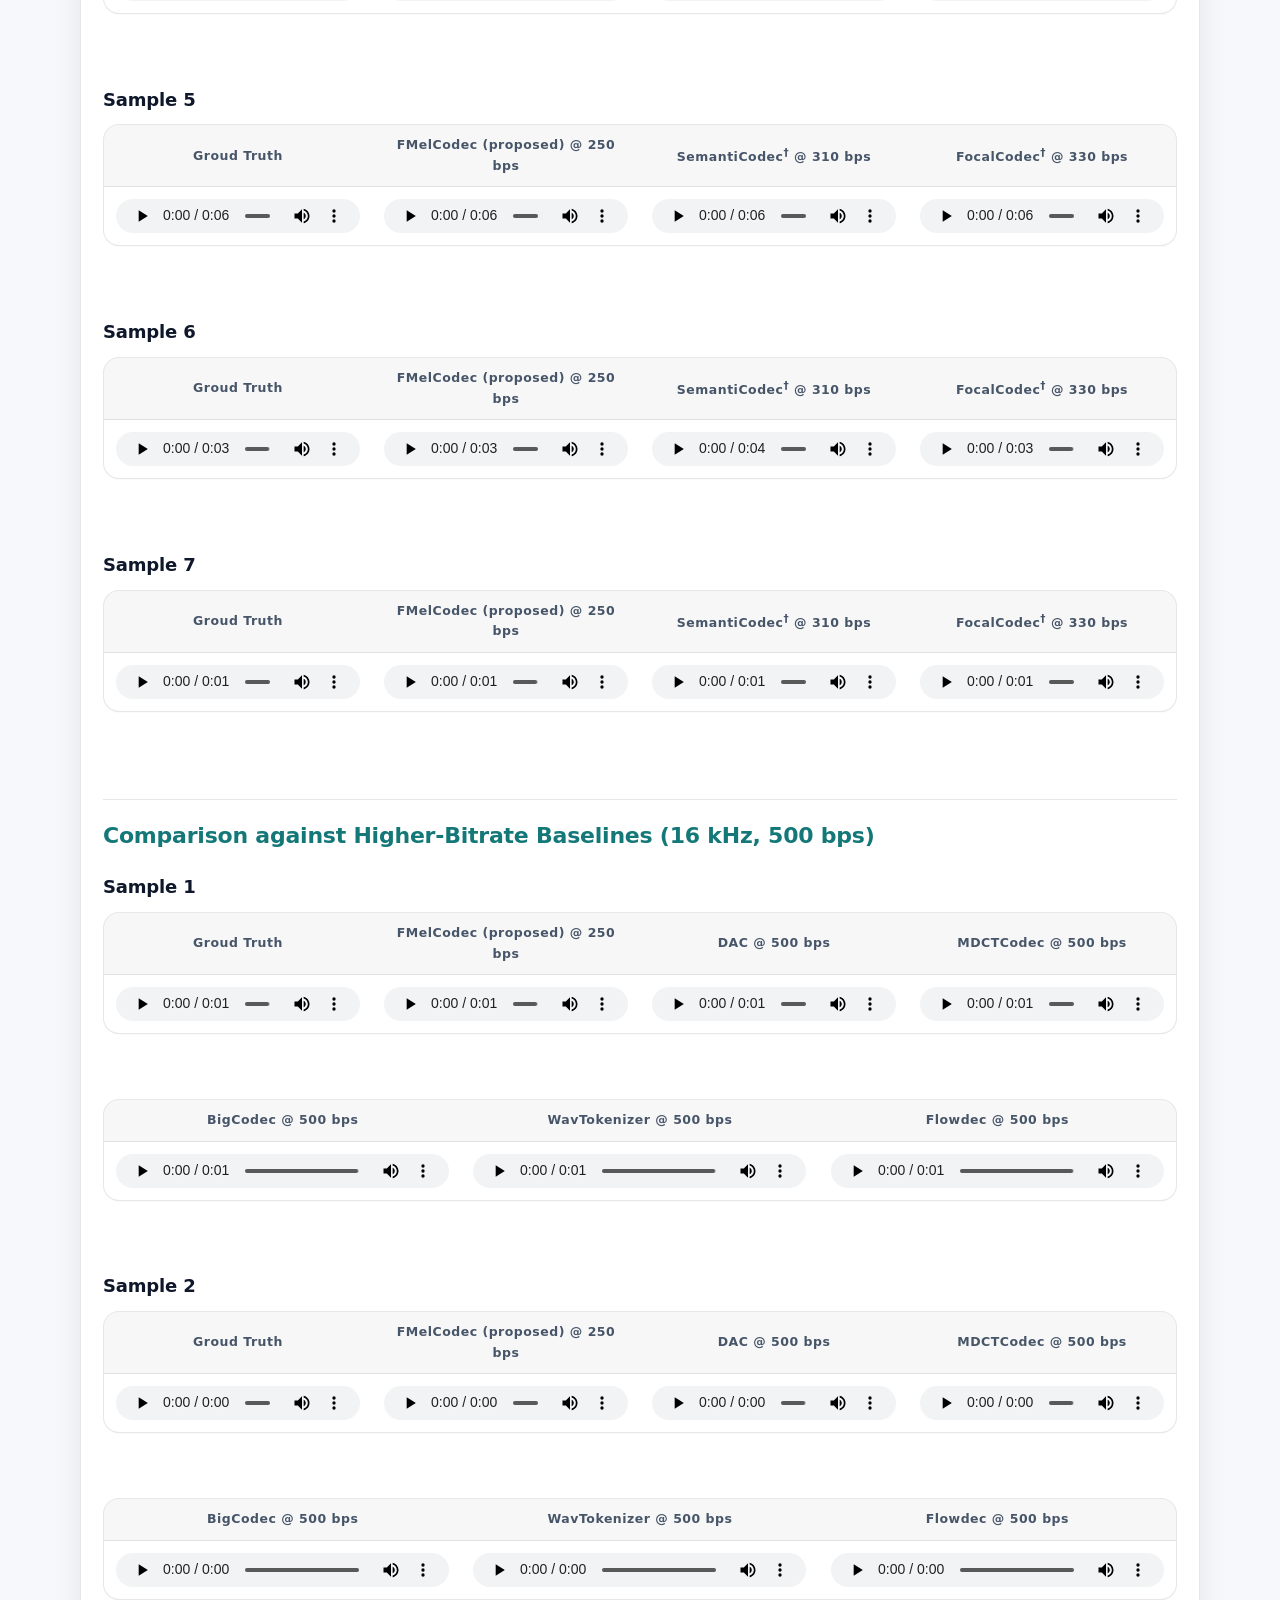
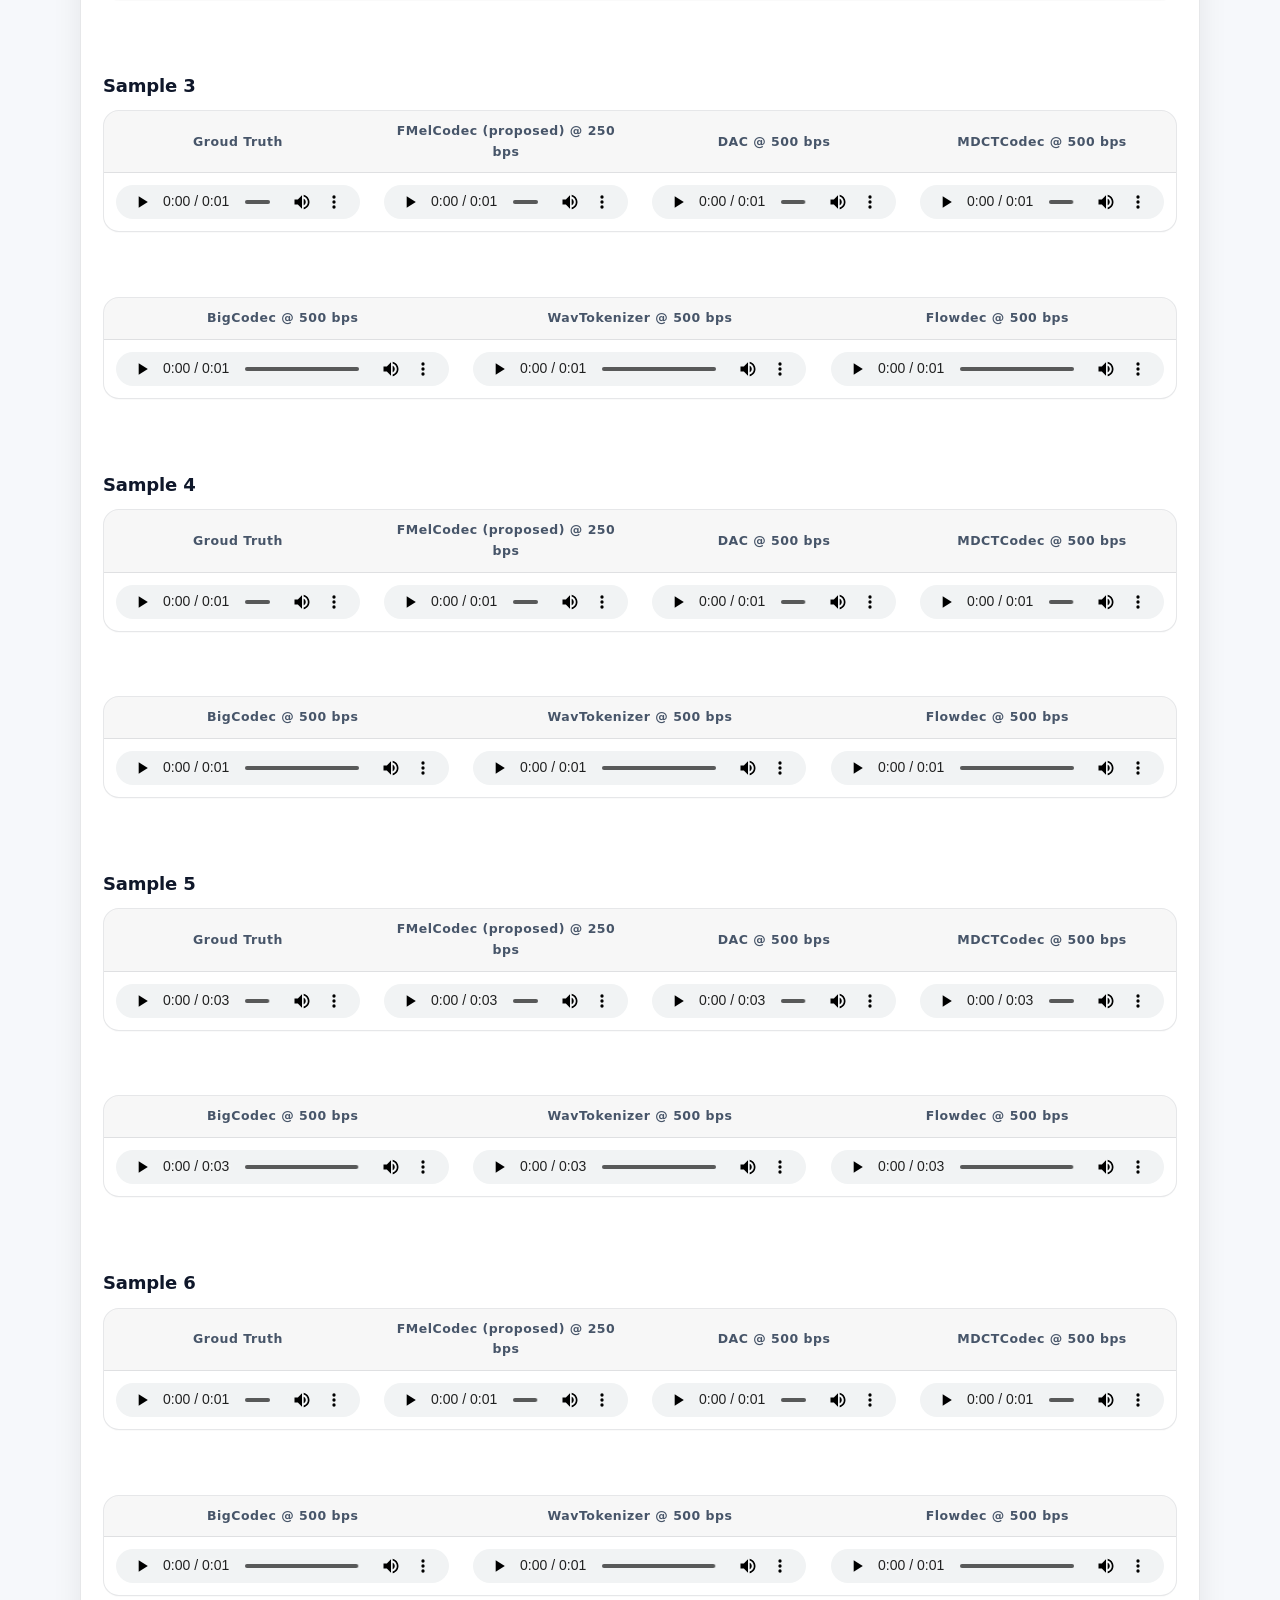
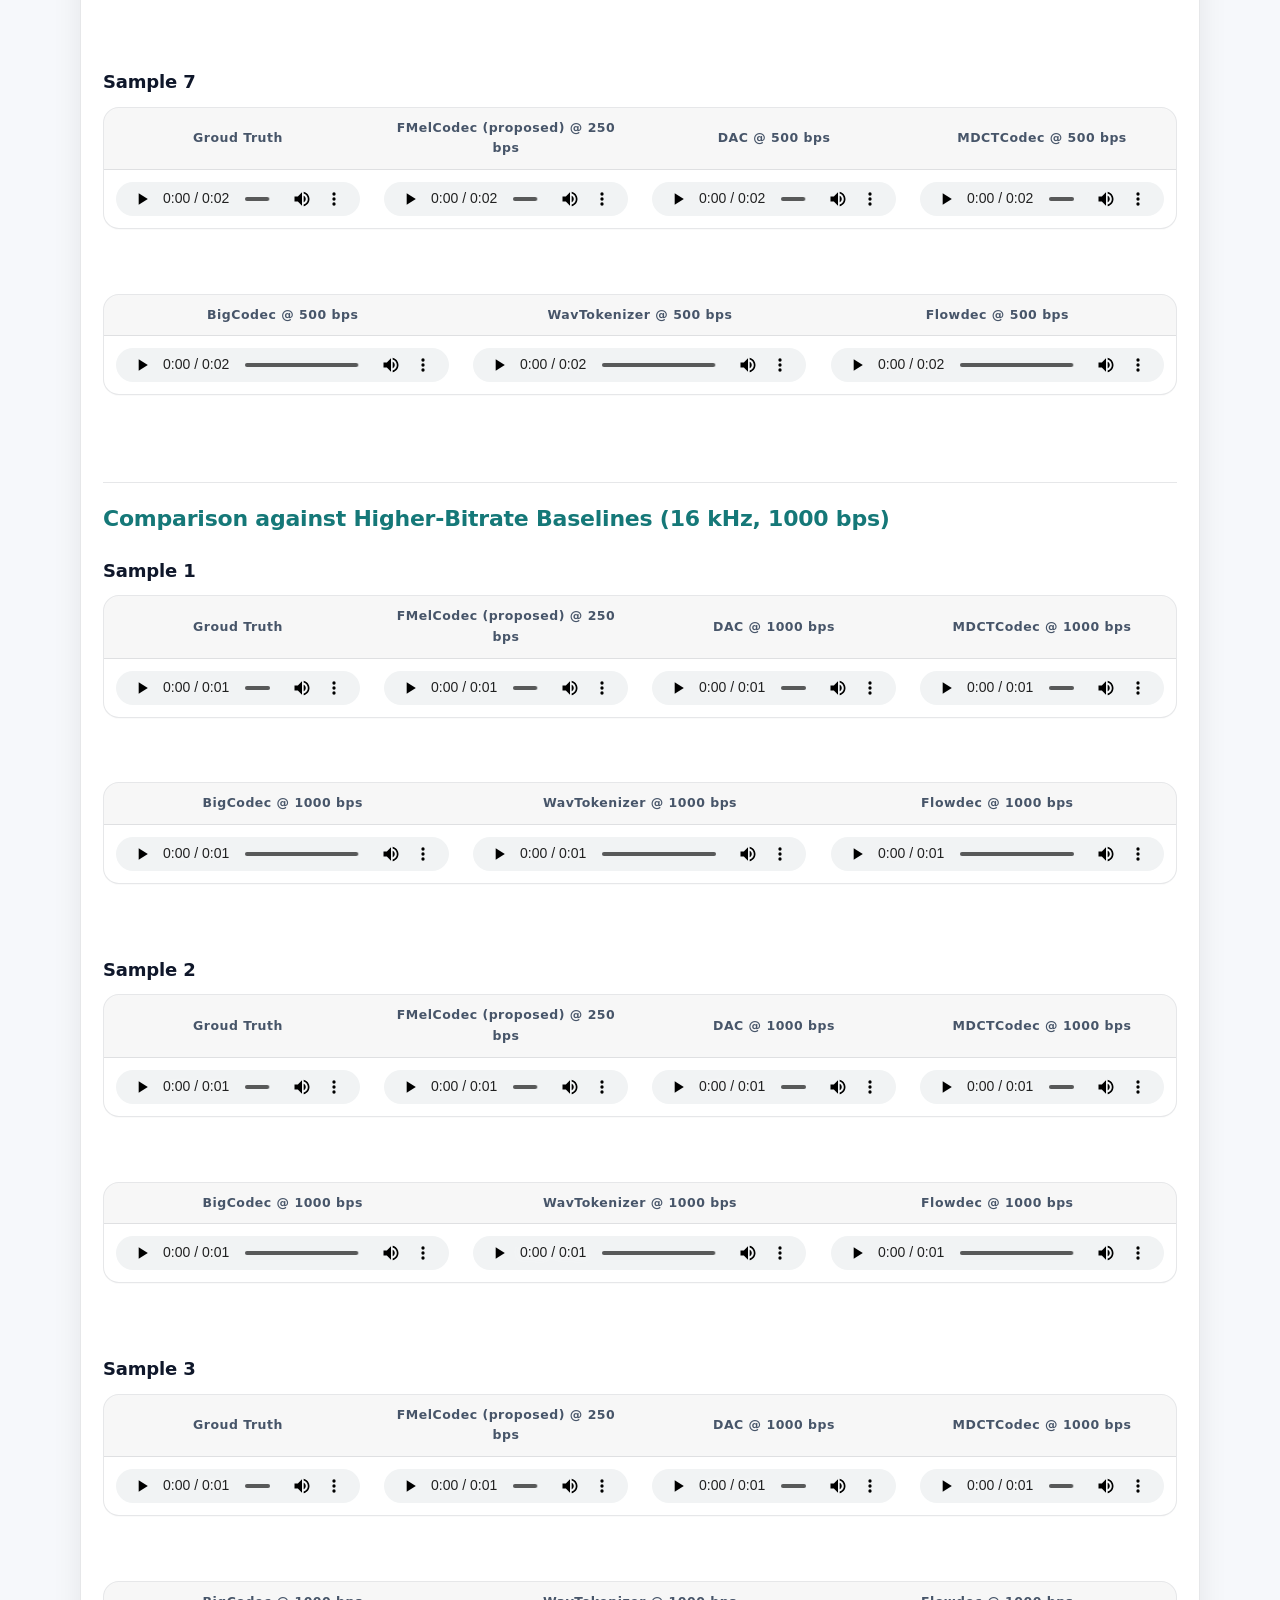
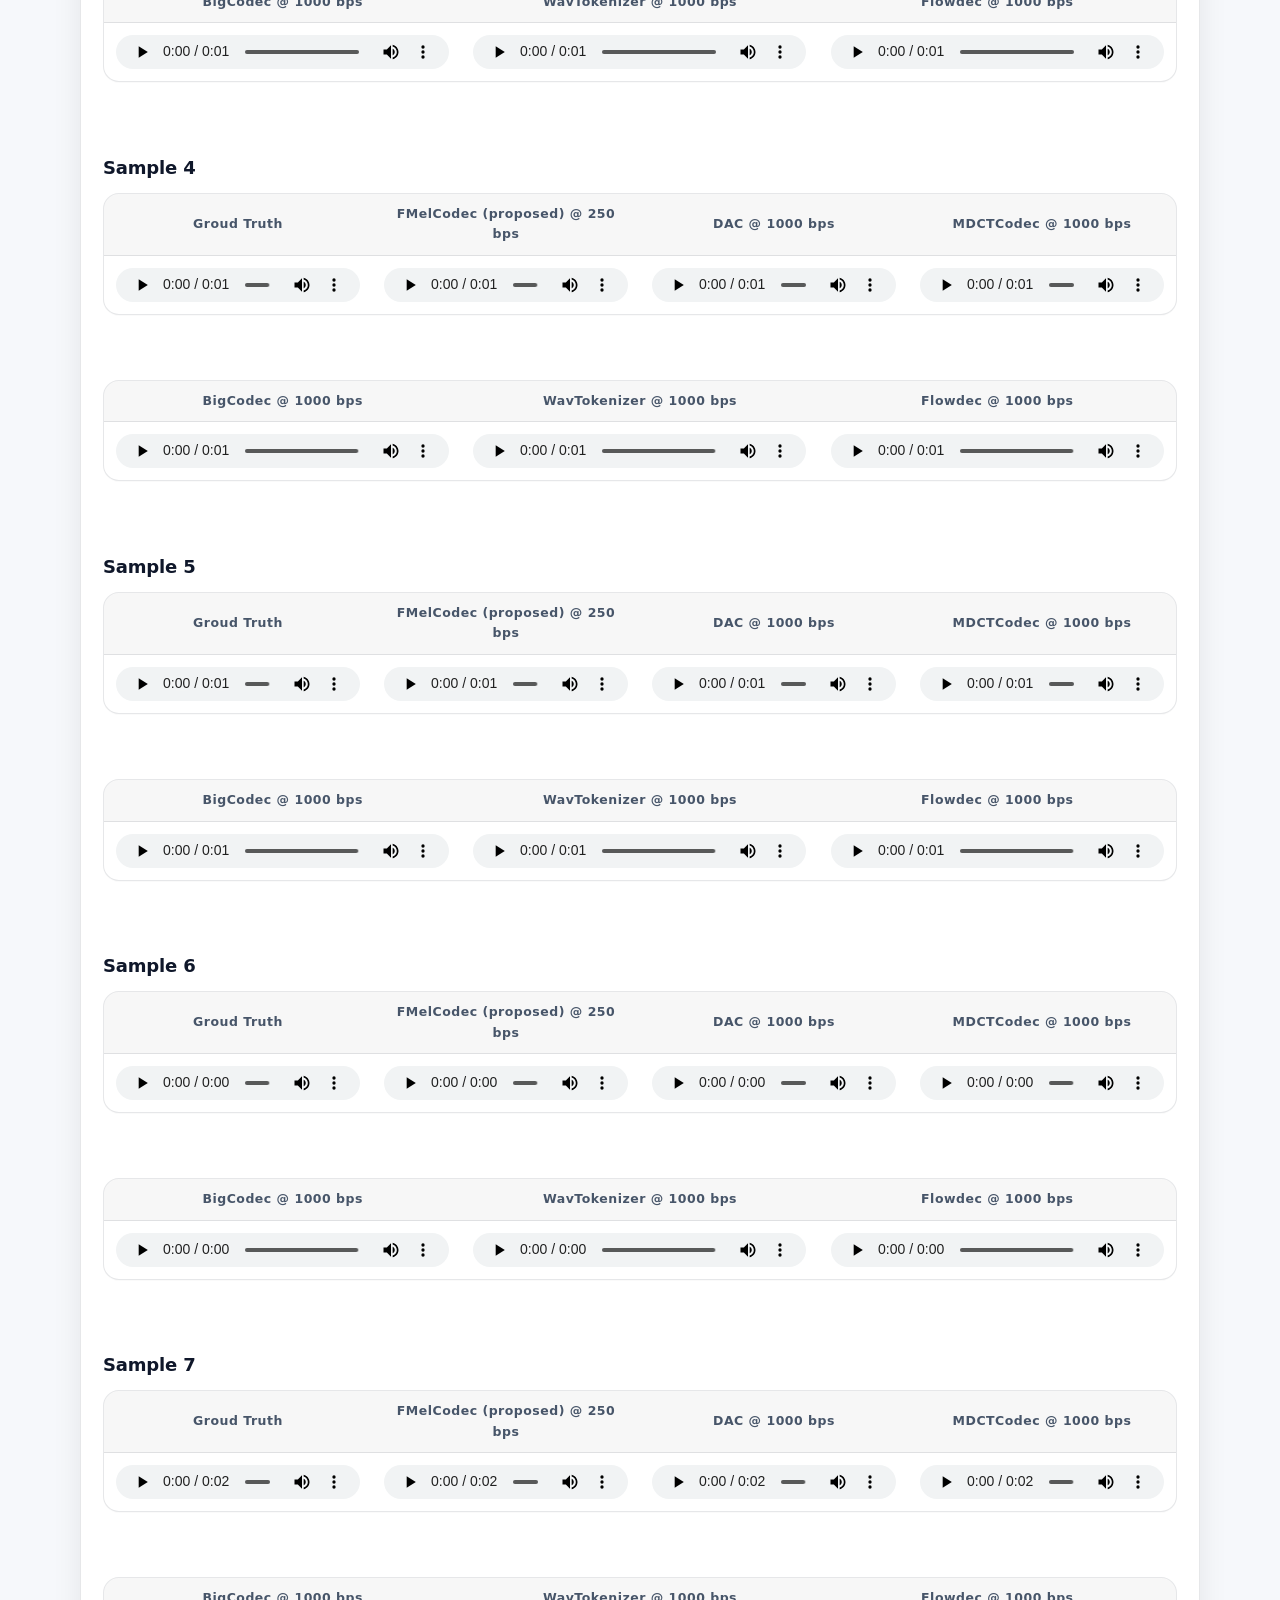
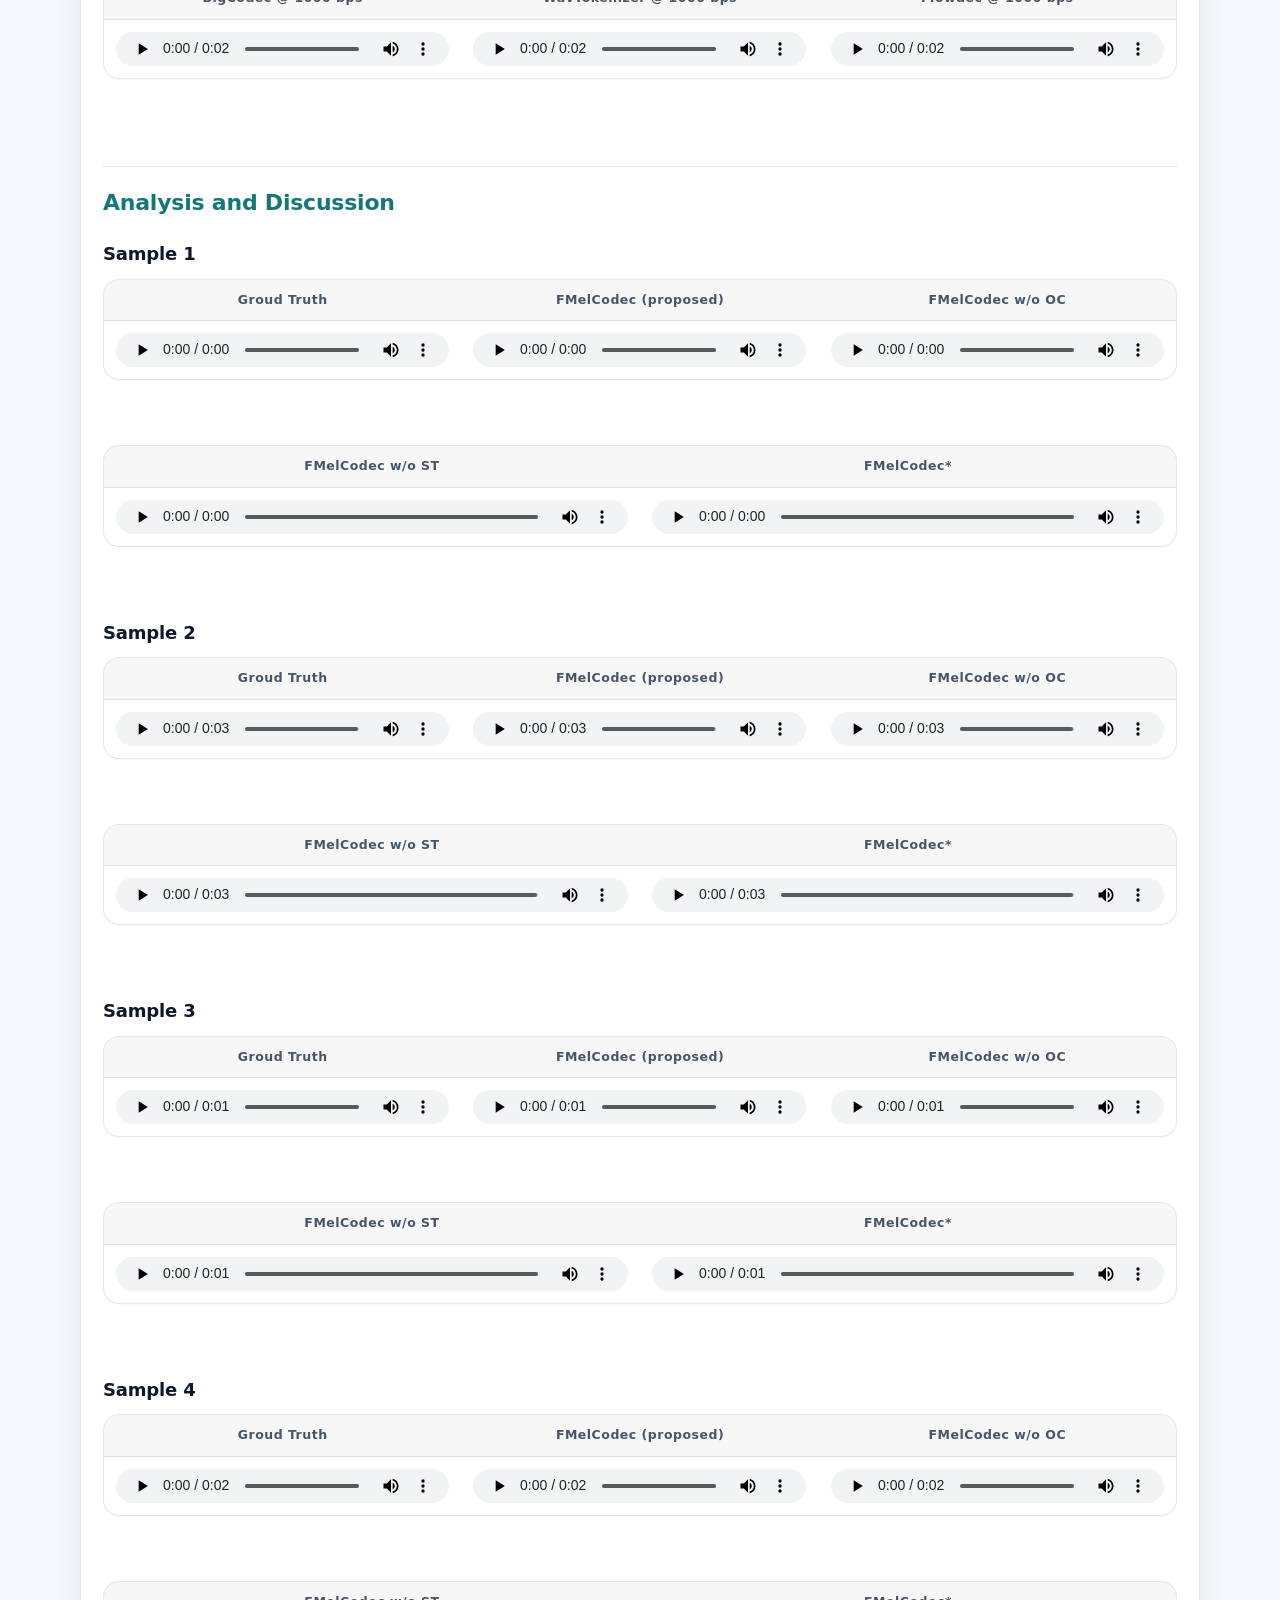
==== commit 1f390591: "Update index.html" ====
--- a/index.html
+++ b/index.html
@@ -54,8 +54,8 @@
 <ul>
   <li><a href="#1">Model Architecture</a></li>
   <li><a href="#2">Comparison at Equal Ultra-Low Bitrates (16 kHz, 250 bps)</a></li>
+  <li><a href="#3">Comparison at Equal Ultra-Low Bitrates (48 kHz, 750 bps)</a></li>
   <li><a href="#2b">Comparison with Baselines Having Publicly Available Checkpoints</a></li>
-  <li><a href="#3">Comparison at Equal Ultra-Low Bitrates (48 kHz, 750 bps)</a></li>
   <li><a href="#4">Comparison against Higher-Bitrate Baselinesn (16 kHz, 500 bps)</a></li>
   <li><a href="#5">Comparison against Higher-Bitrate Baselines (16 kHz, 1000 bps)</a></li>
   <li><a href="#6">Analysis and Discussion</a></li>
@@ -110,7 +110,7 @@
       <th style="text-align: center"><strong>BigCodec</strong></th>
       <th style="text-align: center"><strong>WavTokenizer</strong></th>
       <th style="text-align: center"><strong>Flowdec</strong></th>
-      <th style="text-align: center"><strong>FocalCodec @ 250 bps</strong></th>
+      <th style="text-align: center"><strong>FocalCodec</strong></th>
     </tr>
   </thead>
   <tbody>
@@ -149,7 +149,7 @@
       <th style="text-align: center"><strong>BigCodec</strong></th>
       <th style="text-align: center"><strong>WavTokenizer</strong></th>
       <th style="text-align: center"><strong>Flowdec</strong></th>
-      <th style="text-align: center"><strong>FocalCodec @ 250 bps</strong></th>
+      <th style="text-align: center"><strong>FocalCodec</strong></th>
     </tr>
   </thead>
   <tbody>
@@ -188,7 +188,7 @@
       <th style="text-align: center"><strong>BigCodec</strong></th>
       <th style="text-align: center"><strong>WavTokenizer</strong></th>
       <th style="text-align: center"><strong>Flowdec</strong></th>
-      <th style="text-align: center"><strong>FocalCodec @ 250 bps</strong></th>
+      <th style="text-align: center"><strong>FocalCodec</strong></th>
     </tr>
   </thead>
   <tbody>
@@ -227,7 +227,7 @@
       <th style="text-align: center"><strong>BigCodec</strong></th>
       <th style="text-align: center"><strong>WavTokenizer</strong></th>
       <th style="text-align: center"><strong>Flowdec</strong></th>
-      <th style="text-align: center"><strong>FocalCodec @ 250 bps</strong></th>
+      <th style="text-align: center"><strong>FocalCodec</strong></th>
     </tr>
   </thead>
   <tbody>
@@ -266,7 +266,7 @@
       <th style="text-align: center"><strong>BigCodec</strong></th>
       <th style="text-align: center"><strong>WavTokenizer</strong></th>
       <th style="text-align: center"><strong>Flowdec</strong></th>
-      <th style="text-align: center"><strong>FocalCodec @ 250 bps</strong></th>
+      <th style="text-align: center"><strong>FocalCodec</strong></th>
     </tr>
   </thead>
   <tbody>
@@ -305,7 +305,7 @@
       <th style="text-align: center"><strong>BigCodec</strong></th>
       <th style="text-align: center"><strong>WavTokenizer</strong></th>
       <th style="text-align: center"><strong>Flowdec</strong></th>
-      <th style="text-align: center"><strong>FocalCodec @ 250 bps</strong></th>
+      <th style="text-align: center"><strong>FocalCodec</strong></th>
     </tr>
   </thead>
   <tbody>
@@ -344,7 +344,7 @@
       <th style="text-align: center"><strong>BigCodec</strong></th>
       <th style="text-align: center"><strong>WavTokenizer</strong></th>
       <th style="text-align: center"><strong>Flowdec</strong></th>
-      <th style="text-align: center"><strong>FocalCodec @ 250 bps</strong></th>
+      <th style="text-align: center"><strong>FocalCodec</strong></th>
     </tr>
   </thead>
   <tbody>
@@ -357,6 +357,266 @@
 </table>
 <br>
 <br>
+<a name="3"><h2>Comparison at Equal Ultra-Low Bitrates (48 kHz, 750 bps)</h2></a>
+<h3>Sample 1</h3>
+<table>
+  <thead>
+    <tr>
+      <th style="text-align: center"><strong>Groud Truth</strong></th>
+      <th style="text-align: center"><strong>FMelCodec (proposed)</strong></th>
+      <th style="text-align: center"><strong>DAC</strong></th>
+      <th style="text-align: center"><strong>MDCTCodec</strong></th>
+    </tr>
+  </thead>
+  <tbody>
+    <tr>
+      <td style="text-align: left"><audio src="./wavs/750/A/A_01.wav" controls="" preload=""></audio></td>
+      <td style="text-align: left"><audio src="./wavs/750/B/B_01.wav" controls="" preload=""></audio></td>
+      <td style="text-align: left"><audio src="./wavs/750/C/C_01.wav" controls="" preload=""></audio></td>
+      <td style="text-align: left"><audio src="./wavs/750/D/D_01.wav" controls="" preload=""></audio></td>
+  </tbody>
+</table>
+<br>
+<br>
+<table>
+  <thead>
+    <tr>
+      <th style="text-align: center"><strong>BigCodec</strong></th>
+      <th style="text-align: center"><strong>WavTokenizer</strong></th>
+      <th style="text-align: center"><strong>Flowdec</strong></th>
+    </tr>
+  </thead>
+  <tbody>
+    <tr>
+      <td style="text-align: left"><audio src="./wavs/750/E/E_01.wav" controls="" preload=""></audio></td>
+      <td style="text-align: left"><audio src="./wavs/750/F/F_01.wav" controls="" preload=""></audio></td>
+      <td style="text-align: left"><audio src="./wavs/750/G/G_01.wav" controls="" preload=""></audio></td>
+  </tbody>
+</table>
+<br>
+<br>
+<h3>Sample 2</h3>
+<table>
+  <thead>
+    <tr>
+      <th style="text-align: center"><strong>Groud Truth</strong></th>
+      <th style="text-align: center"><strong>FMelCodec (proposed)</strong></th>
+      <th style="text-align: center"><strong>DAC</strong></th>
+      <th style="text-align: center"><strong>MDCTCodec</strong></th>
+    </tr>
+  </thead>
+  <tbody>
+    <tr>
+      <td style="text-align: left"><audio src="./wavs/750/A/A_02.wav" controls="" preload=""></audio></td>
+      <td style="text-align: left"><audio src="./wavs/750/B/B_02.wav" controls="" preload=""></audio></td>
+      <td style="text-align: left"><audio src="./wavs/750/C/C_02.wav" controls="" preload=""></audio></td>
+      <td style="text-align: left"><audio src="./wavs/750/D/D_02.wav" controls="" preload=""></audio></td>
+  </tbody>
+</table>
+<br>
+<br>
+<table>
+  <thead>
+    <tr>
+      <th style="text-align: center"><strong>BigCodec</strong></th>
+      <th style="text-align: center"><strong>WavTokenizer</strong></th>
+      <th style="text-align: center"><strong>Flowdec</strong></th>
+    </tr>
+  </thead>
+  <tbody>
+    <tr>
+      <td style="text-align: left"><audio src="./wavs/750/E/E_02.wav" controls="" preload=""></audio></td>
+      <td style="text-align: left"><audio src="./wavs/750/F/F_02.wav" controls="" preload=""></audio></td>
+      <td style="text-align: left"><audio src="./wavs/750/G/G_02.wav" controls="" preload=""></audio></td>
+  </tbody>
+</table>
+<br>
+<br>
+<h3>Sample 3</h3>
+<table>
+  <thead>
+    <tr>
+      <th style="text-align: center"><strong>Groud Truth</strong></th>
+      <th style="text-align: center"><strong>FMelCodec (proposed)</strong></th>
+      <th style="text-align: center"><strong>DAC</strong></th>
+      <th style="text-align: center"><strong>MDCTCodec</strong></th>
+    </tr>
+  </thead>
+  <tbody>
+    <tr>
+      <td style="text-align: left"><audio src="./wavs/750/A/A_03.wav" controls="" preload=""></audio></td>
+      <td style="text-align: left"><audio src="./wavs/750/B/B_03.wav" controls="" preload=""></audio></td>
+      <td style="text-align: left"><audio src="./wavs/750/C/C_03.wav" controls="" preload=""></audio></td>
+      <td style="text-align: left"><audio src="./wavs/750/D/D_03.wav" controls="" preload=""></audio></td>
+  </tbody>
+</table>
+<br>
+<br>
+<table>
+  <thead>
+    <tr>
+      <th style="text-align: center"><strong>BigCodec</strong></th>
+      <th style="text-align: center"><strong>WavTokenizer</strong></th>
+      <th style="text-align: center"><strong>Flowdec</strong></th>
+    </tr>
+  </thead>
+  <tbody>
+    <tr>
+      <td style="text-align: left"><audio src="./wavs/750/E/E_03.wav" controls="" preload=""></audio></td>
+      <td style="text-align: left"><audio src="./wavs/750/F/F_03.wav" controls="" preload=""></audio></td>
+      <td style="text-align: left"><audio src="./wavs/750/G/G_03.wav" controls="" preload=""></audio></td>
+  </tbody>
+</table>
+<br>
+<br>
+<h3>Sample 4</h3>
+<table>
+  <thead>
+    <tr>
+      <th style="text-align: center"><strong>Groud Truth</strong></th>
+      <th style="text-align: center"><strong>FMelCodec (proposed)</strong></th>
+      <th style="text-align: center"><strong>DAC</strong></th>
+      <th style="text-align: center"><strong>MDCTCodec</strong></th>
+    </tr>
+  </thead>
+  <tbody>
+    <tr>
+      <td style="text-align: left"><audio src="./wavs/750/A/A_04.wav" controls="" preload=""></audio></td>
+      <td style="text-align: left"><audio src="./wavs/750/B/B_04.wav" controls="" preload=""></audio></td>
+      <td style="text-align: left"><audio src="./wavs/750/C/C_04.wav" controls="" preload=""></audio></td>
+      <td style="text-align: left"><audio src="./wavs/750/D/D_04.wav" controls="" preload=""></audio></td>
+  </tbody>
+</table>
+<br>
+<br>
+<table>
+  <thead>
+    <tr>
+      <th style="text-align: center"><strong>BigCodec</strong></th>
+      <th style="text-align: center"><strong>WavTokenizer</strong></th>
+      <th style="text-align: center"><strong>Flowdec</strong></th>
+    </tr>
+  </thead>
+  <tbody>
+    <tr>
+      <td style="text-align: left"><audio src="./wavs/750/E/E_04.wav" controls="" preload=""></audio></td>
+      <td style="text-align: left"><audio src="./wavs/750/F/F_04.wav" controls="" preload=""></audio></td>
+      <td style="text-align: left"><audio src="./wavs/750/G/G_04.wav" controls="" preload=""></audio></td>
+  </tbody>
+</table>
+<br>
+<br>
+<h3>Sample 5</h3>
+<table>
+  <thead>
+    <tr>
+      <th style="text-align: center"><strong>Groud Truth</strong></th>
+      <th style="text-align: center"><strong>FMelCodec (proposed)</strong></th>
+      <th style="text-align: center"><strong>DAC</strong></th>
+      <th style="text-align: center"><strong>MDCTCodec</strong></th>
+    </tr>
+  </thead>
+  <tbody>
+    <tr>
+      <td style="text-align: left"><audio src="./wavs/750/A/A_05.wav" controls="" preload=""></audio></td>
+      <td style="text-align: left"><audio src="./wavs/750/B/B_05.wav" controls="" preload=""></audio></td>
+      <td style="text-align: left"><audio src="./wavs/750/C/C_05.wav" controls="" preload=""></audio></td>
+      <td style="text-align: left"><audio src="./wavs/750/D/D_05.wav" controls="" preload=""></audio></td>
+  </tbody>
+</table>
+<br>
+<br>
+<table>
+  <thead>
+    <tr>
+      <th style="text-align: center"><strong>BigCodec</strong></th>
+      <th style="text-align: center"><strong>WavTokenizer</strong></th>
+      <th style="text-align: center"><strong>Flowdec</strong></th>
+    </tr>
+  </thead>
+  <tbody>
+    <tr>
+      <td style="text-align: left"><audio src="./wavs/750/E/E_05.wav" controls="" preload=""></audio></td>
+      <td style="text-align: left"><audio src="./wavs/750/F/F_05.wav" controls="" preload=""></audio></td>
+      <td style="text-align: left"><audio src="./wavs/750/G/G_05.wav" controls="" preload=""></audio></td>
+  </tbody>
+</table>
+<br>
+<br>
+<h3>Sample 6</h3>
+<table>
+  <thead>
+    <tr>
+      <th style="text-align: center"><strong>Groud Truth</strong></th>
+      <th style="text-align: center"><strong>FMelCodec (proposed)</strong></th>
+      <th style="text-align: center"><strong>DAC</strong></th>
+      <th style="text-align: center"><strong>MDCTCodec</strong></th>
+    </tr>
+  </thead>
+  <tbody>
+    <tr>
+      <td style="text-align: left"><audio src="./wavs/750/A/A_06.wav" controls="" preload=""></audio></td>
+      <td style="text-align: left"><audio src="./wavs/750/B/B_06.wav" controls="" preload=""></audio></td>
+      <td style="text-align: left"><audio src="./wavs/750/C/C_06.wav" controls="" preload=""></audio></td>
+      <td style="text-align: left"><audio src="./wavs/750/D/D_06.wav" controls="" preload=""></audio></td>
+  </tbody>
+</table>
+<br>
+<br>
+<table>
+  <thead>
+    <tr>
+      <th style="text-align: center"><strong>BigCodec</strong></th>
+      <th style="text-align: center"><strong>WavTokenizer</strong></th>
+      <th style="text-align: center"><strong>Flowdec</strong></th>
+    </tr>
+  </thead>
+  <tbody>
+    <tr>
+      <td style="text-align: left"><audio src="./wavs/750/E/E_06.wav" controls="" preload=""></audio></td>
+      <td style="text-align: left"><audio src="./wavs/750/F/F_06.wav" controls="" preload=""></audio></td>
+      <td style="text-align: left"><audio src="./wavs/750/G/G_06.wav" controls="" preload=""></audio></td>
+  </tbody>
+</table>
+<br>
+<br>
+<h3>Sample 7</h3>
+<table>
+  <thead>
+    <tr>
+      <th style="text-align: center"><strong>Groud Truth</strong></th>
+      <th style="text-align: center"><strong>FMelCodec (proposed)</strong></th>
+      <th style="text-align: center"><strong>DAC</strong></th>
+      <th style="text-align: center"><strong>MDCTCodec</strong></th>
+    </tr>
+  </thead>
+  <tbody>
+    <tr>
+      <td style="text-align: left"><audio src="./wavs/750/A/A_07.wav" controls="" preload=""></audio></td>
+      <td style="text-align: left"><audio src="./wavs/750/B/B_07.wav" controls="" preload=""></audio></td>
+      <td style="text-align: left"><audio src="./wavs/750/C/C_07.wav" controls="" preload=""></audio></td>
+      <td style="text-align: left"><audio src="./wavs/750/D/D_07.wav" controls="" preload=""></audio></td>
+  </tbody>
+</table>
+<br>
+<br>
+<table>
+  <thead>
+    <tr>
+      <th style="text-align: center"><strong>BigCodec</strong></th>
+      <th style="text-align: center"><strong>WavTokenizer</strong></th>
+      <th style="text-align: center"><strong>Flowdec</strong></th>
+    </tr>
+  </thead>
+  <tbody>
+    <tr>
+      <td style="text-align: left"><audio src="./wavs/750/E/E_07.wav" controls="" preload=""></audio></td>
+      <td style="text-align: left"><audio src="./wavs/750/F/F_07.wav" controls="" preload=""></audio></td>
+      <td style="text-align: left"><audio src="./wavs/750/G/G_07.wav" controls="" preload=""></audio></td>
+  </tbody>
+</table>
+<br>
+<br>
 <a name="2b"><h2>Comparison with Baselines Having Publicly Available Checkpoints</h2></a>
 
 <p>
@@ -497,266 +757,6 @@
       <td style="text-align: left"><audio src="./wavs/250/B/B_07.wav" controls="" preload=""></audio></td>
       <td style="text-align: left"><audio src="./wavs/250/I/I_07.wav" controls="" preload=""></audio></td>
       <td style="text-align: left"><audio src="./wavs/250/J/J_07.wav" controls="" preload=""></audio></td>
-  </tbody>
-</table>
-<br>
-<br>
-<a name="3"><h2>Comparison at Equal Ultra-Low Bitrates (48 kHz, 750 bps)</h2></a>
-<h3>Sample 1</h3>
-<table>
-  <thead>
-    <tr>
-      <th style="text-align: center"><strong>Groud Truth</strong></th>
-      <th style="text-align: center"><strong>FMelCodec (proposed)</strong></th>
-      <th style="text-align: center"><strong>DAC</strong></th>
-      <th style="text-align: center"><strong>MDCTCodec</strong></th>
-    </tr>
-  </thead>
-  <tbody>
-    <tr>
-      <td style="text-align: left"><audio src="./wavs/750/A/A_01.wav" controls="" preload=""></audio></td>
-      <td style="text-align: left"><audio src="./wavs/750/B/B_01.wav" controls="" preload=""></audio></td>
-      <td style="text-align: left"><audio src="./wavs/750/C/C_01.wav" controls="" preload=""></audio></td>
-      <td style="text-align: left"><audio src="./wavs/750/D/D_01.wav" controls="" preload=""></audio></td>
-  </tbody>
-</table>
-<br>
-<br>
-<table>
-  <thead>
-    <tr>
-      <th style="text-align: center"><strong>BigCodec</strong></th>
-      <th style="text-align: center"><strong>WavTokenizer</strong></th>
-      <th style="text-align: center"><strong>Flowdec</strong></th>
-    </tr>
-  </thead>
-  <tbody>
-    <tr>
-      <td style="text-align: left"><audio src="./wavs/750/E/E_01.wav" controls="" preload=""></audio></td>
-      <td style="text-align: left"><audio src="./wavs/750/F/F_01.wav" controls="" preload=""></audio></td>
-      <td style="text-align: left"><audio src="./wavs/750/G/G_01.wav" controls="" preload=""></audio></td>
-  </tbody>
-</table>
-<br>
-<br>
-<h3>Sample 2</h3>
-<table>
-  <thead>
-    <tr>
-      <th style="text-align: center"><strong>Groud Truth</strong></th>
-      <th style="text-align: center"><strong>FMelCodec (proposed)</strong></th>
-      <th style="text-align: center"><strong>DAC</strong></th>
-      <th style="text-align: center"><strong>MDCTCodec</strong></th>
-    </tr>
-  </thead>
-  <tbody>
-    <tr>
-      <td style="text-align: left"><audio src="./wavs/750/A/A_02.wav" controls="" preload=""></audio></td>
-      <td style="text-align: left"><audio src="./wavs/750/B/B_02.wav" controls="" preload=""></audio></td>
-      <td style="text-align: left"><audio src="./wavs/750/C/C_02.wav" controls="" preload=""></audio></td>
-      <td style="text-align: left"><audio src="./wavs/750/D/D_02.wav" controls="" preload=""></audio></td>
-  </tbody>
-</table>
-<br>
-<br>
-<table>
-  <thead>
-    <tr>
-      <th style="text-align: center"><strong>BigCodec</strong></th>
-      <th style="text-align: center"><strong>WavTokenizer</strong></th>
-      <th style="text-align: center"><strong>Flowdec</strong></th>
-    </tr>
-  </thead>
-  <tbody>
-    <tr>
-      <td style="text-align: left"><audio src="./wavs/750/E/E_02.wav" controls="" preload=""></audio></td>
-      <td style="text-align: left"><audio src="./wavs/750/F/F_02.wav" controls="" preload=""></audio></td>
-      <td style="text-align: left"><audio src="./wavs/750/G/G_02.wav" controls="" preload=""></audio></td>
-  </tbody>
-</table>
-<br>
-<br>
-<h3>Sample 3</h3>
-<table>
-  <thead>
-    <tr>
-      <th style="text-align: center"><strong>Groud Truth</strong></th>
-      <th style="text-align: center"><strong>FMelCodec (proposed)</strong></th>
-      <th style="text-align: center"><strong>DAC</strong></th>
-      <th style="text-align: center"><strong>MDCTCodec</strong></th>
-    </tr>
-  </thead>
-  <tbody>
-    <tr>
-      <td style="text-align: left"><audio src="./wavs/750/A/A_03.wav" controls="" preload=""></audio></td>
-      <td style="text-align: left"><audio src="./wavs/750/B/B_03.wav" controls="" preload=""></audio></td>
-      <td style="text-align: left"><audio src="./wavs/750/C/C_03.wav" controls="" preload=""></audio></td>
-      <td style="text-align: left"><audio src="./wavs/750/D/D_03.wav" controls="" preload=""></audio></td>
-  </tbody>
-</table>
-<br>
-<br>
-<table>
-  <thead>
-    <tr>
-      <th style="text-align: center"><strong>BigCodec</strong></th>
-      <th style="text-align: center"><strong>WavTokenizer</strong></th>
-      <th style="text-align: center"><strong>Flowdec</strong></th>
-    </tr>
-  </thead>
-  <tbody>
-    <tr>
-      <td style="text-align: left"><audio src="./wavs/750/E/E_03.wav" controls="" preload=""></audio></td>
-      <td style="text-align: left"><audio src="./wavs/750/F/F_03.wav" controls="" preload=""></audio></td>
-      <td style="text-align: left"><audio src="./wavs/750/G/G_03.wav" controls="" preload=""></audio></td>
-  </tbody>
-</table>
-<br>
-<br>
-<h3>Sample 4</h3>
-<table>
-  <thead>
-    <tr>
-      <th style="text-align: center"><strong>Groud Truth</strong></th>
-      <th style="text-align: center"><strong>FMelCodec (proposed)</strong></th>
-      <th style="text-align: center"><strong>DAC</strong></th>
-      <th style="text-align: center"><strong>MDCTCodec</strong></th>
-    </tr>
-  </thead>
-  <tbody>
-    <tr>
-      <td style="text-align: left"><audio src="./wavs/750/A/A_04.wav" controls="" preload=""></audio></td>
-      <td style="text-align: left"><audio src="./wavs/750/B/B_04.wav" controls="" preload=""></audio></td>
-      <td style="text-align: left"><audio src="./wavs/750/C/C_04.wav" controls="" preload=""></audio></td>
-      <td style="text-align: left"><audio src="./wavs/750/D/D_04.wav" controls="" preload=""></audio></td>
-  </tbody>
-</table>
-<br>
-<br>
-<table>
-  <thead>
-    <tr>
-      <th style="text-align: center"><strong>BigCodec</strong></th>
-      <th style="text-align: center"><strong>WavTokenizer</strong></th>
-      <th style="text-align: center"><strong>Flowdec</strong></th>
-    </tr>
-  </thead>
-  <tbody>
-    <tr>
-      <td style="text-align: left"><audio src="./wavs/750/E/E_04.wav" controls="" preload=""></audio></td>
-      <td style="text-align: left"><audio src="./wavs/750/F/F_04.wav" controls="" preload=""></audio></td>
-      <td style="text-align: left"><audio src="./wavs/750/G/G_04.wav" controls="" preload=""></audio></td>
-  </tbody>
-</table>
-<br>
-<br>
-<h3>Sample 5</h3>
-<table>
-  <thead>
-    <tr>
-      <th style="text-align: center"><strong>Groud Truth</strong></th>
-      <th style="text-align: center"><strong>FMelCodec (proposed)</strong></th>
-      <th style="text-align: center"><strong>DAC</strong></th>
-      <th style="text-align: center"><strong>MDCTCodec</strong></th>
-    </tr>
-  </thead>
-  <tbody>
-    <tr>
-      <td style="text-align: left"><audio src="./wavs/750/A/A_05.wav" controls="" preload=""></audio></td>
-      <td style="text-align: left"><audio src="./wavs/750/B/B_05.wav" controls="" preload=""></audio></td>
-      <td style="text-align: left"><audio src="./wavs/750/C/C_05.wav" controls="" preload=""></audio></td>
-      <td style="text-align: left"><audio src="./wavs/750/D/D_05.wav" controls="" preload=""></audio></td>
-  </tbody>
-</table>
-<br>
-<br>
-<table>
-  <thead>
-    <tr>
-      <th style="text-align: center"><strong>BigCodec</strong></th>
-      <th style="text-align: center"><strong>WavTokenizer</strong></th>
-      <th style="text-align: center"><strong>Flowdec</strong></th>
-    </tr>
-  </thead>
-  <tbody>
-    <tr>
-      <td style="text-align: left"><audio src="./wavs/750/E/E_05.wav" controls="" preload=""></audio></td>
-      <td style="text-align: left"><audio src="./wavs/750/F/F_05.wav" controls="" preload=""></audio></td>
-      <td style="text-align: left"><audio src="./wavs/750/G/G_05.wav" controls="" preload=""></audio></td>
-  </tbody>
-</table>
-<br>
-<br>
-<h3>Sample 6</h3>
-<table>
-  <thead>
-    <tr>
-      <th style="text-align: center"><strong>Groud Truth</strong></th>
-      <th style="text-align: center"><strong>FMelCodec (proposed)</strong></th>
-      <th style="text-align: center"><strong>DAC</strong></th>
-      <th style="text-align: center"><strong>MDCTCodec</strong></th>
-    </tr>
-  </thead>
-  <tbody>
-    <tr>
-      <td style="text-align: left"><audio src="./wavs/750/A/A_06.wav" controls="" preload=""></audio></td>
-      <td style="text-align: left"><audio src="./wavs/750/B/B_06.wav" controls="" preload=""></audio></td>
-      <td style="text-align: left"><audio src="./wavs/750/C/C_06.wav" controls="" preload=""></audio></td>
-      <td style="text-align: left"><audio src="./wavs/750/D/D_06.wav" controls="" preload=""></audio></td>
-  </tbody>
-</table>
-<br>
-<br>
-<table>
-  <thead>
-    <tr>
-      <th style="text-align: center"><strong>BigCodec</strong></th>
-      <th style="text-align: center"><strong>WavTokenizer</strong></th>
-      <th style="text-align: center"><strong>Flowdec</strong></th>
-    </tr>
-  </thead>
-  <tbody>
-    <tr>
-      <td style="text-align: left"><audio src="./wavs/750/E/E_06.wav" controls="" preload=""></audio></td>
-      <td style="text-align: left"><audio src="./wavs/750/F/F_06.wav" controls="" preload=""></audio></td>
-      <td style="text-align: left"><audio src="./wavs/750/G/G_06.wav" controls="" preload=""></audio></td>
-  </tbody>
-</table>
-<br>
-<br>
-<h3>Sample 7</h3>
-<table>
-  <thead>
-    <tr>
-      <th style="text-align: center"><strong>Groud Truth</strong></th>
-      <th style="text-align: center"><strong>FMelCodec (proposed)</strong></th>
-      <th style="text-align: center"><strong>DAC</strong></th>
-      <th style="text-align: center"><strong>MDCTCodec</strong></th>
-    </tr>
-  </thead>
-  <tbody>
-    <tr>
-      <td style="text-align: left"><audio src="./wavs/750/A/A_07.wav" controls="" preload=""></audio></td>
-      <td style="text-align: left"><audio src="./wavs/750/B/B_07.wav" controls="" preload=""></audio></td>
-      <td style="text-align: left"><audio src="./wavs/750/C/C_07.wav" controls="" preload=""></audio></td>
-      <td style="text-align: left"><audio src="./wavs/750/D/D_07.wav" controls="" preload=""></audio></td>
-  </tbody>
-</table>
-<br>
-<br>
-<table>
-  <thead>
-    <tr>
-      <th style="text-align: center"><strong>BigCodec</strong></th>
-      <th style="text-align: center"><strong>WavTokenizer</strong></th>
-      <th style="text-align: center"><strong>Flowdec</strong></th>
-    </tr>
-  </thead>
-  <tbody>
-    <tr>
-      <td style="text-align: left"><audio src="./wavs/750/E/E_07.wav" controls="" preload=""></audio></td>
-      <td style="text-align: left"><audio src="./wavs/750/F/F_07.wav" controls="" preload=""></audio></td>
-      <td style="text-align: left"><audio src="./wavs/750/G/G_07.wav" controls="" preload=""></audio></td>
   </tbody>
 </table>
 <br>
